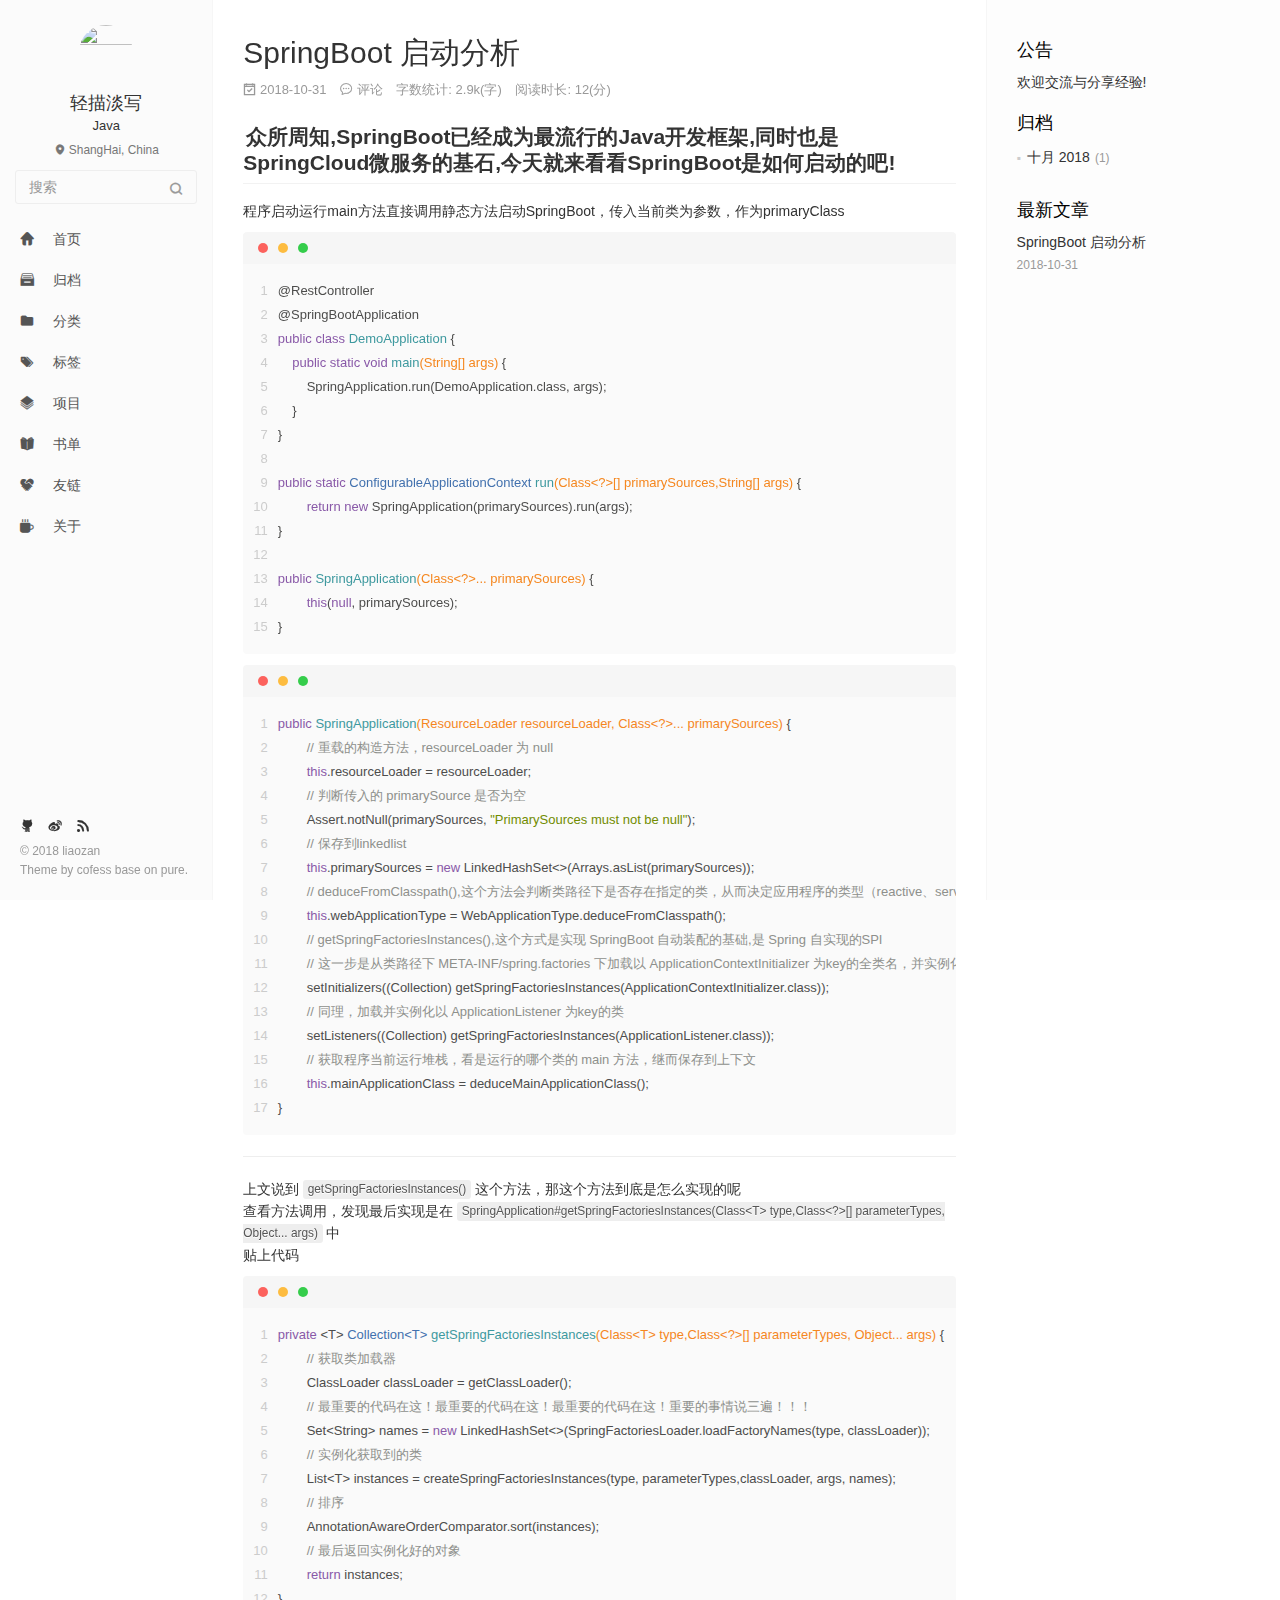
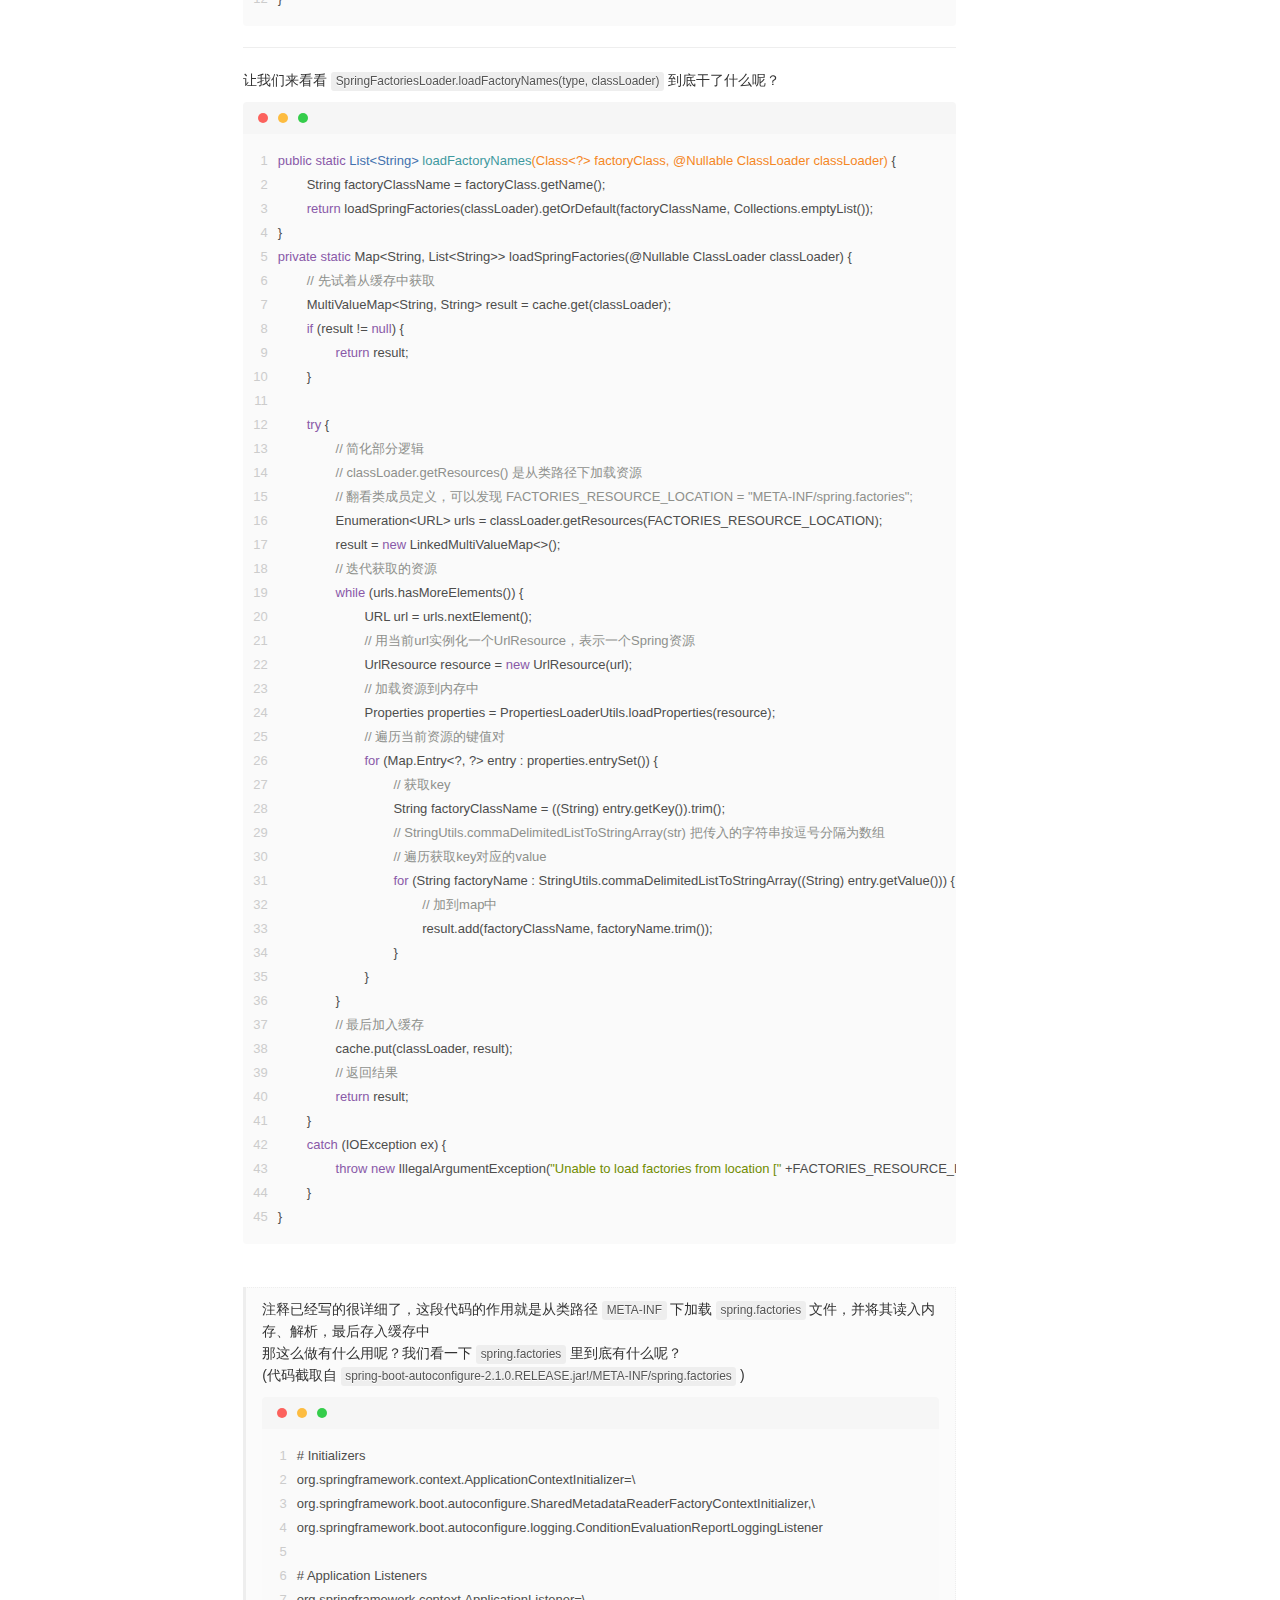
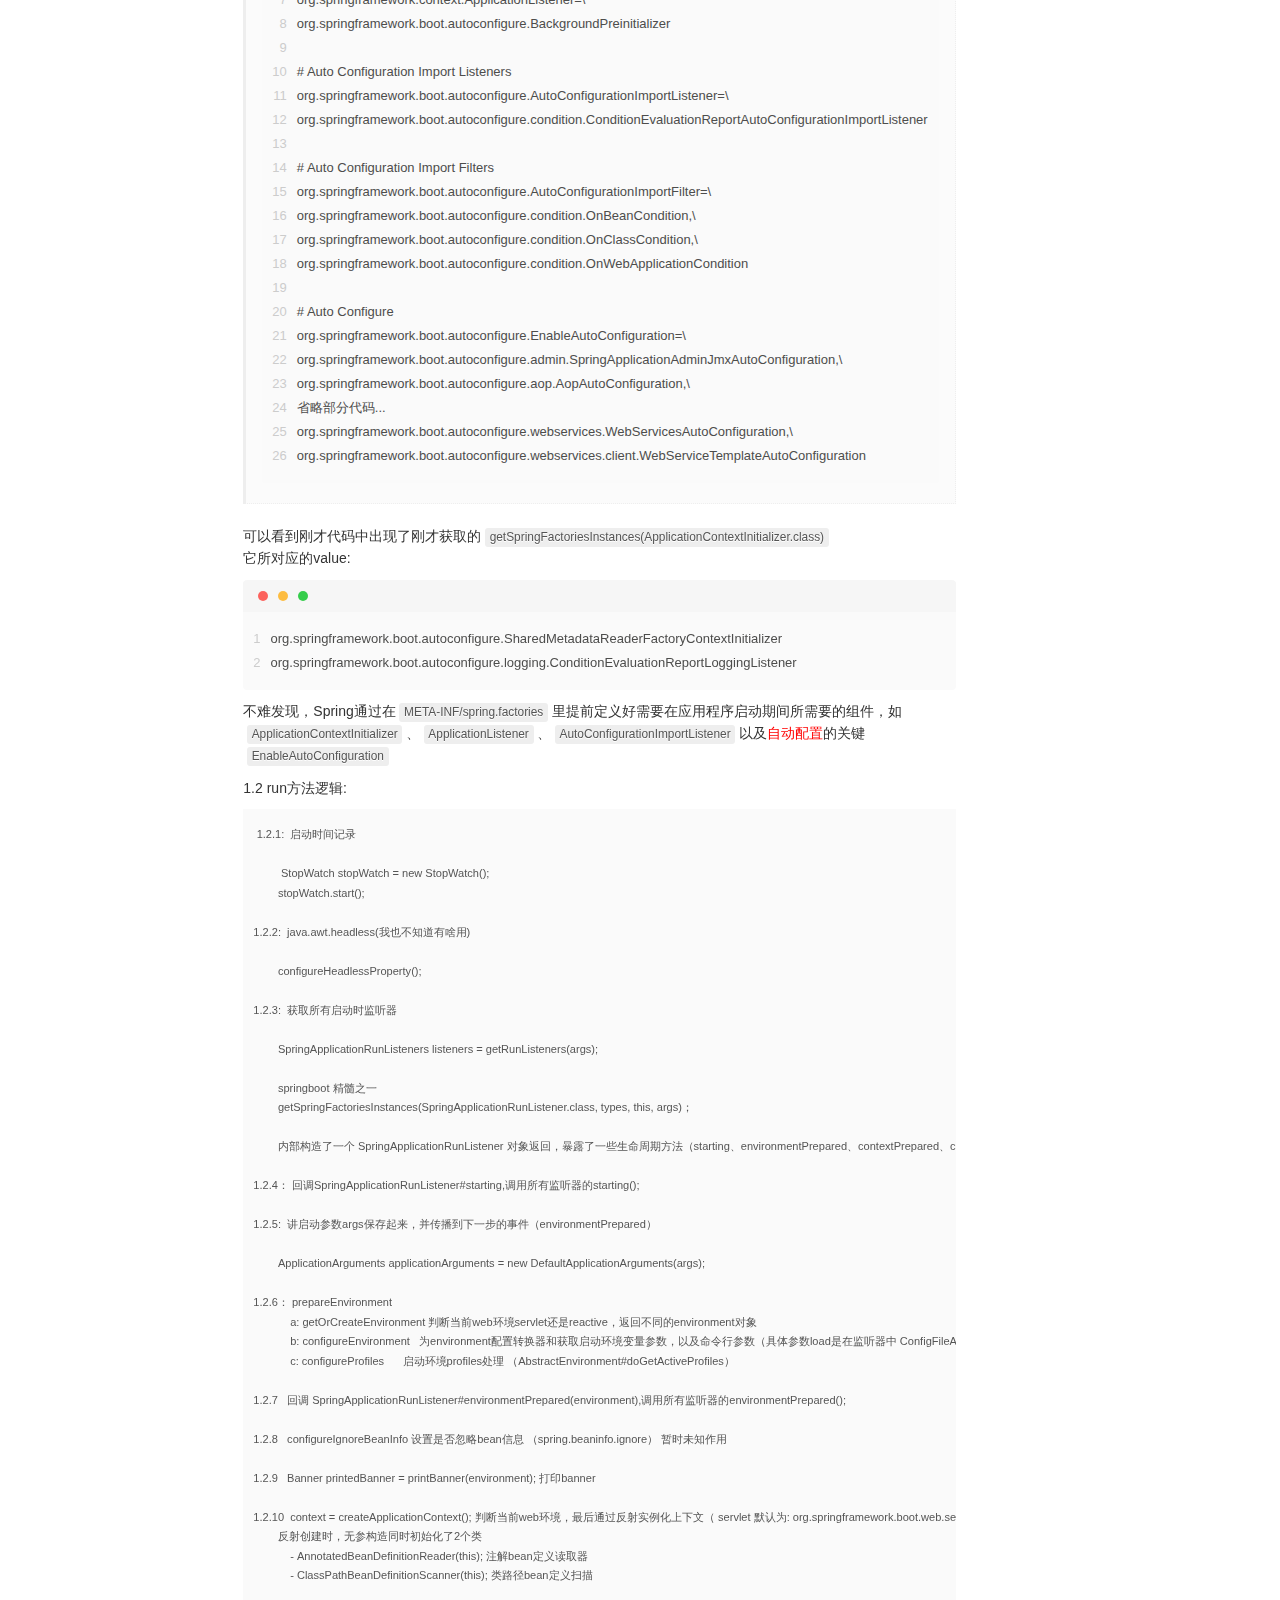
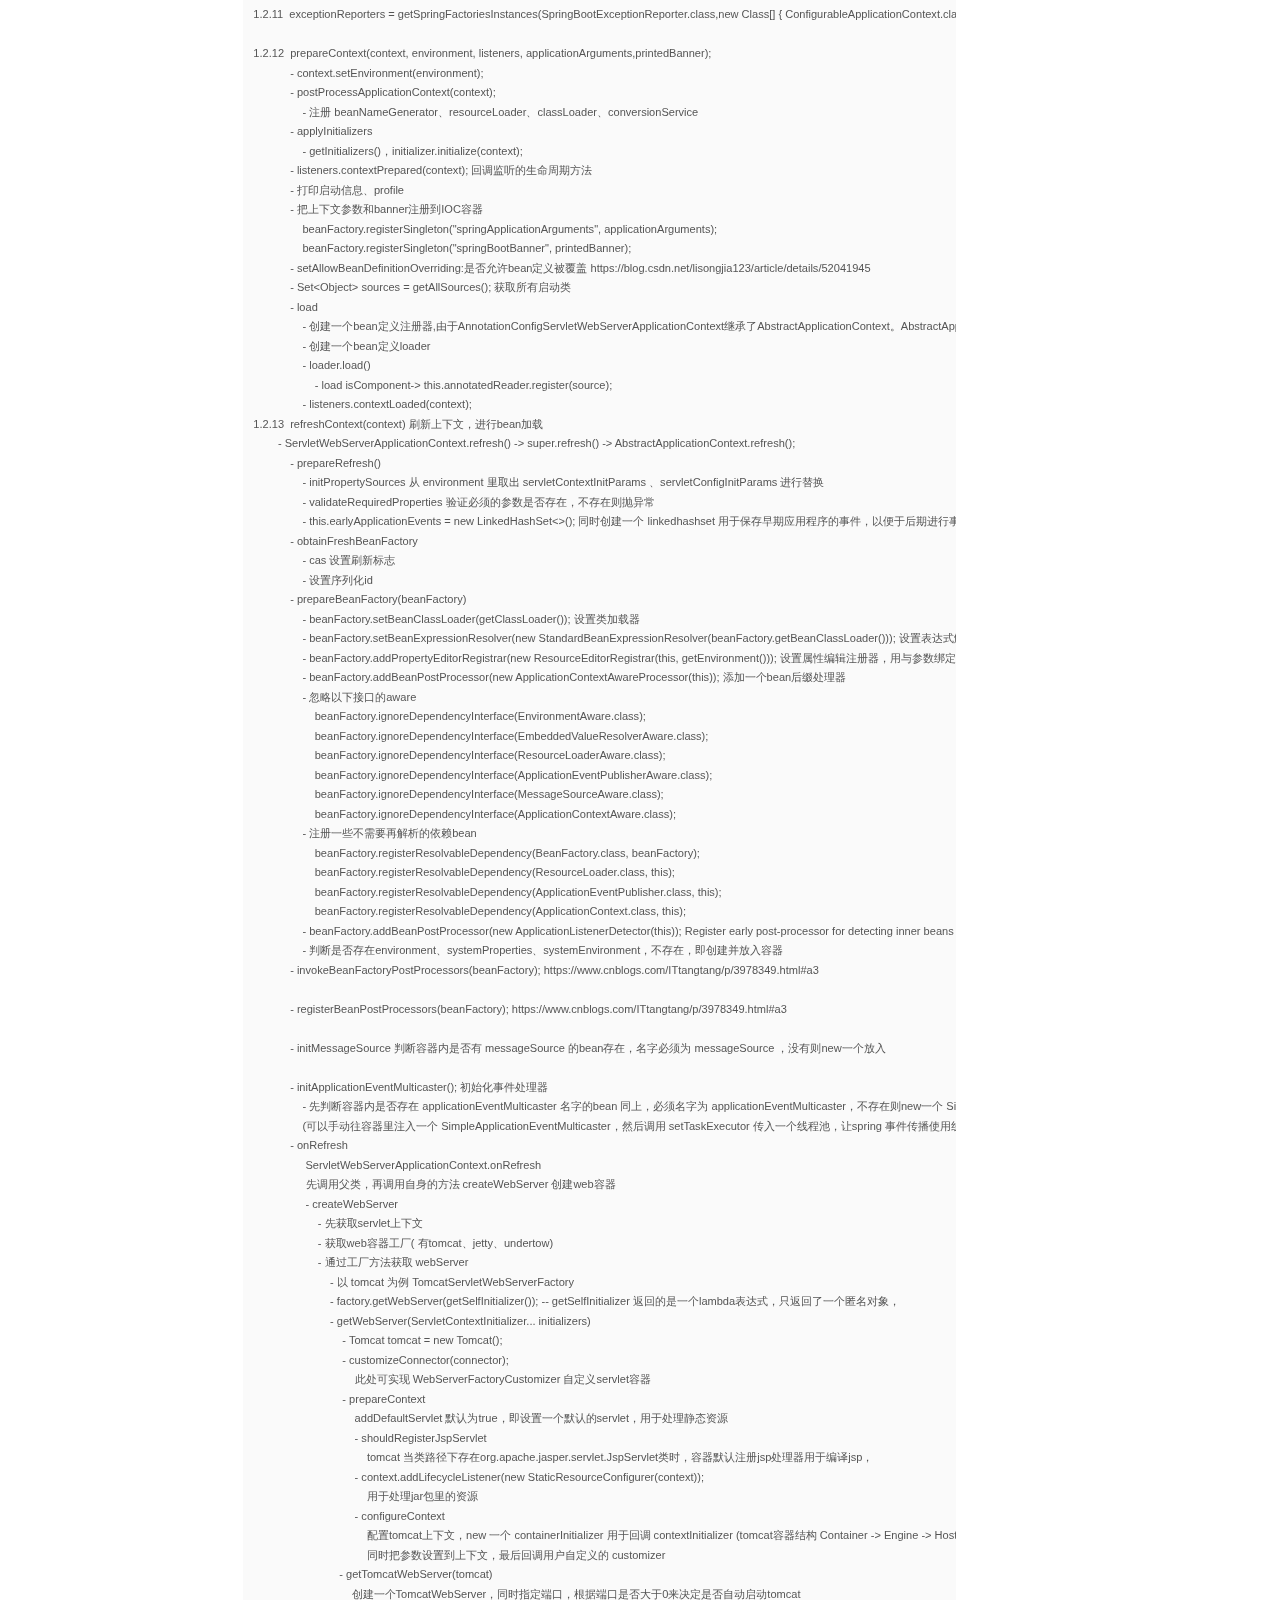
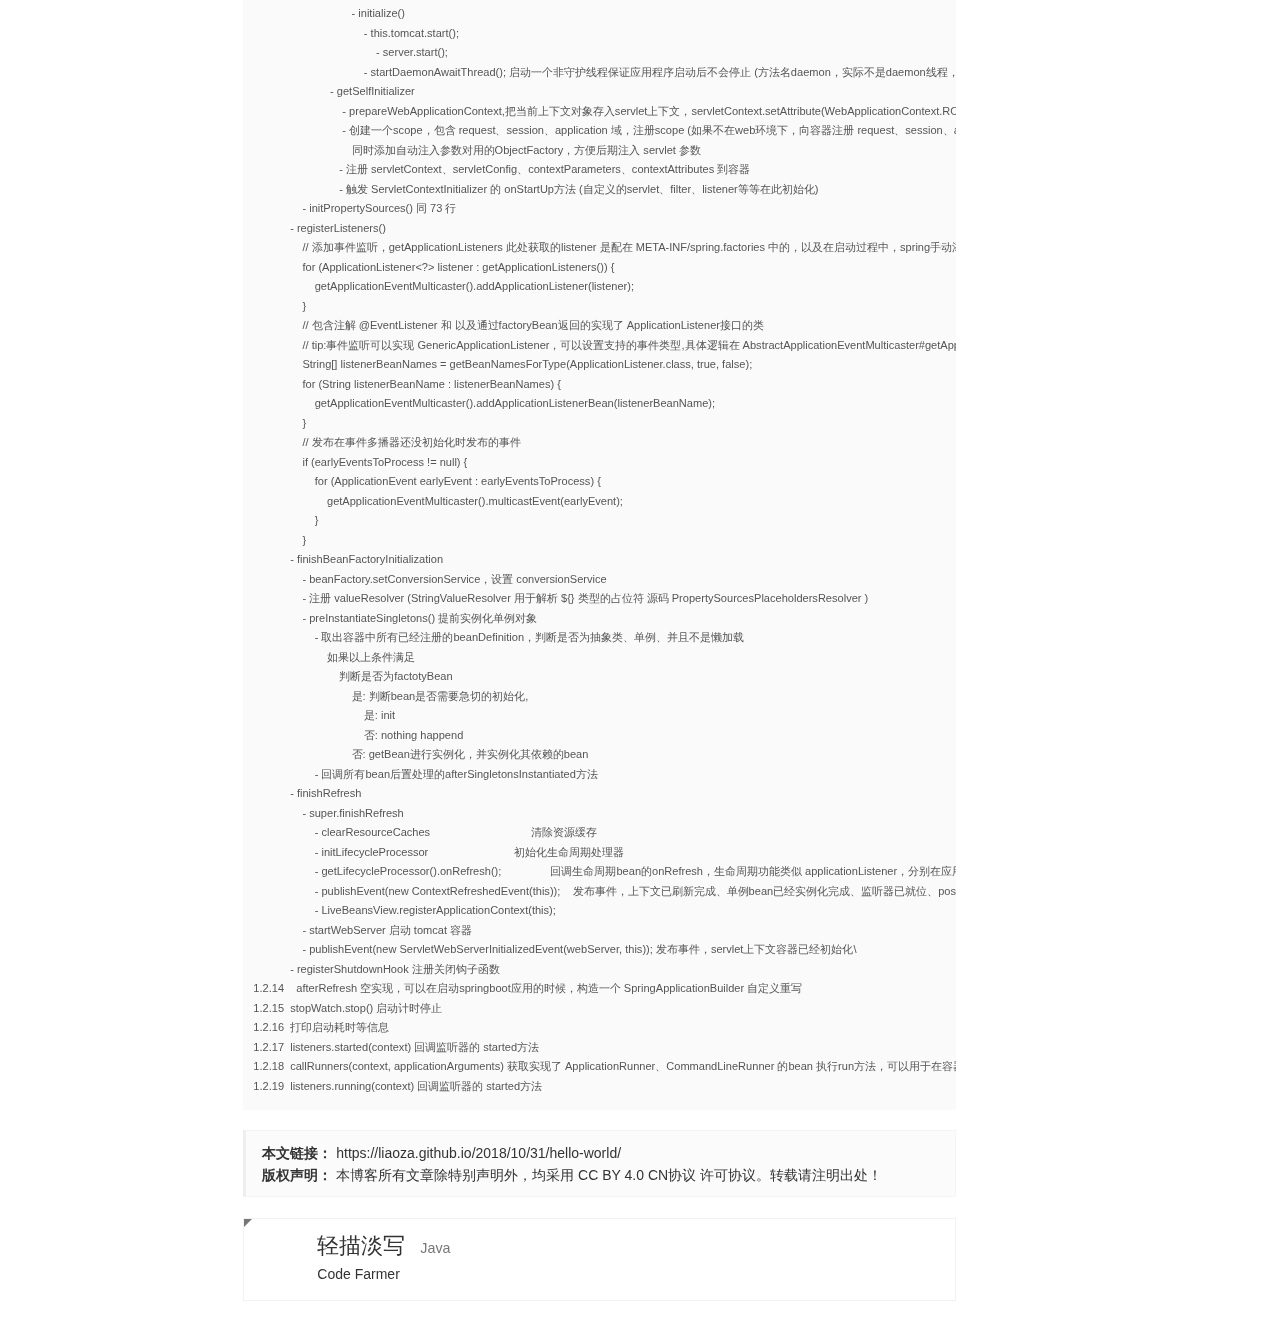
==== index.html @ 2d5c7673 "Site updated: 2018-11-12 00:26:32" ====
<!DOCTYPE html>
<html lang=zh>
<head><meta name="generator" content="Hexo 3.8.0">
  <meta charset="utf-8">
  
  <meta http-equiv="X-UA-Compatible" content="IE=edge,chrome=1">
  <meta name="viewport" content="width=device-width, initial-scale=1, maximum-scale=1, minimum-scale=1, user-scalable=no, minimal-ui">
  <meta name="renderer" content="webkit">
  <meta http-equiv="Cache-Control" content="no-transform">
  <meta http-equiv="Cache-Control" content="no-siteapp">
  <meta name="apple-mobile-web-app-capable" content="yes">
  <meta name="apple-mobile-web-app-status-bar-style" content="black">
  <meta name="format-detection" content="telephone=no,email=no,adress=no">
  <!-- Color theme for statusbar -->
  <meta name="theme-color" content="#000000">
  <!-- 强制页面在当前窗口以独立页面显示,防止别人在框架里调用页面 -->
  <meta http-equiv="window-target" content="_top">
  
  
  <title>Code</title>
  <meta property="og:type" content="website">
<meta property="og:title" content="Code">
<meta property="og:url" content="https://liaoza.github.io/index.html">
<meta property="og:site_name" content="Code">
<meta property="og:locale" content="zh-CN">
<meta name="twitter:card" content="summary">
<meta name="twitter:title" content="Code">
  <!-- Canonical links -->
  <link rel="canonical" href="https://liaoza.github.io/index.html">
  
    <link rel="alternate" href="/atom.xml" title="Code" type="application/atom+xml">
  
  
    <link rel="icon" href="/favicon.png" type="image/x-icon">
  
  <link rel="stylesheet" href="/css/style.css">
  
  
  
    <link href="//cdn.jsdelivr.net/npm/@fancyapps/fancybox@3.3.5/dist/jquery.fancybox.min.css" rel="stylesheet">
  
  
</head>


<body class="main-center" itemscope itemtype="http://schema.org/WebPage">
  <header class="header" itemscope="" itemtype="http://schema.org/WPHeader">
  <div class="slimContent">
    <div class="navbar-header">
      
      
      <div class="profile-block text-center">
        <a id="avatar" href="https://github.com/liaozan" target="_blank">
          <img class="img-circle img-rotate" src="https://q1.qlogo.cn/g?b=qq&amp;nk=378024053&amp;s=640" width="200" height="200">
        </a>
        <h2 id="name" class="hidden-xs hidden-sm">轻描淡写</h2>
        <h3 id="title" class="hidden-xs hidden-sm hidden-md">Java</h3>
        <small id="location" class="text-muted hidden-xs hidden-sm"><i class="icon icon-map-marker"></i> ShangHai, China</small>
      </div>
      
      <div class="search" id="search-form-wrap">

    <form class="search-form sidebar-form">
        <div class="input-group">
            <input type="text" class="search-form-input form-control" placeholder="搜索">
            <span class="input-group-btn">
                <button type="submit" class="search-form-submit btn btn-flat" onclick="return false;"><i class="icon icon-search"></i></button>
            </span>
        </div>
    </form>
    <div class="ins-search">
  <div class="ins-search-mask"></div>
  <div class="ins-search-container">
    <div class="ins-input-wrapper">
      <input type="text" class="ins-search-input" placeholder="想要查找什么..." x-webkit-speech="">
      <button type="button" class="close ins-close ins-selectable" data-dismiss="modal" aria-label="Close"><span aria-hidden="true">×</span></button>
    </div>
    <div class="ins-section-wrapper">
      <div class="ins-section-container"></div>
    </div>
  </div>
</div>


</div>
      <button class="navbar-toggle collapsed" type="button" data-toggle="collapse" data-target="#main-navbar" aria-controls="main-navbar" aria-expanded="false">
        <span class="sr-only">Toggle navigation</span>
        <span class="icon-bar"></span>
        <span class="icon-bar"></span>
        <span class="icon-bar"></span>
      </button>
    </div>
    <nav id="main-navbar" class="collapse navbar-collapse" itemscope="" itemtype="http://schema.org/SiteNavigationElement" role="navigation">
      <ul class="nav navbar-nav main-nav menu-highlight">
        
        
        <li class="menu-item menu-item-home">
          <a href="/.">
            
            <i class="icon icon-home-fill"></i>
            
            <span class="menu-title">首页</span>
          </a>
        </li>
        
        
        <li class="menu-item menu-item-archives">
          <a href="/archives">
            
            <i class="icon icon-archives-fill"></i>
            
            <span class="menu-title">归档</span>
          </a>
        </li>
        
        
        <li class="menu-item menu-item-categories">
          <a href="/categories">
            
            <i class="icon icon-folder"></i>
            
            <span class="menu-title">分类</span>
          </a>
        </li>
        
        
        <li class="menu-item menu-item-tags">
          <a href="/tags">
            
            <i class="icon icon-tags"></i>
            
            <span class="menu-title">标签</span>
          </a>
        </li>
        
        
        <li class="menu-item menu-item-repository">
          <a href="/repository">
            
            <i class="icon icon-project"></i>
            
            <span class="menu-title">项目</span>
          </a>
        </li>
        
        
        <li class="menu-item menu-item-books">
          <a href="/books">
            
            <i class="icon icon-book-fill"></i>
            
            <span class="menu-title">书单</span>
          </a>
        </li>
        
        
        <li class="menu-item menu-item-links">
          <a href="/links">
            
            <i class="icon icon-friendship"></i>
            
            <span class="menu-title">友链</span>
          </a>
        </li>
        
        
        <li class="menu-item menu-item-about">
          <a href="/about">
            
            <i class="icon icon-cup-fill"></i>
            
            <span class="menu-title">关于</span>
          </a>
        </li>
        
      </ul>
      
	
    <ul class="social-links">
    	
        <li><a href="https://github.com/liaozan" target="_blank" title="Github" data-toggle="tooltip" data-placement="top"><i class="icon icon-github"></i></a></li>
        
        <li><a href="http://weibo.com/cofess" target="_blank" title="Weibo" data-toggle="tooltip" data-placement="top"><i class="icon icon-weibo"></i></a></li>
        
        <li><a href="/atom.xml" target="_blank" title="Rss" data-toggle="tooltip" data-placement="top"><i class="icon icon-rss"></i></a></li>
        
    </ul>

    </nav>
  </div>
</header>

  
    <aside class="sidebar" itemscope="" itemtype="http://schema.org/WPSideBar">
  <div class="slimContent">
    
      <div class="widget">
    <h3 class="widget-title">公告</h3>
    <div class="widget-body">
        <div id="board">
            <div class="content">
                <p>欢迎交流与分享经验!</p>
            </div>
        </div>
    </div>
</div>

    
      

    
      

    
      
    
      
  <div class="widget">
    <h3 class="widget-title">归档</h3>
    <div class="widget-body">
      <ul class="archive-list"><li class="archive-list-item"><a class="archive-list-link" href="/archives/2018/10/">十月 2018</a><span class="archive-list-count">1</span></li></ul>
    </div>
  </div>


    
      
  <div class="widget">
    <h3 class="widget-title">最新文章</h3>
    <div class="widget-body">
      <ul class="recent-post-list list-unstyled no-thumbnail">
        
          <li>
            
            <div class="item-inner">
              <p class="item-category">
                
              </p>
              <p class="item-title">
                <a href="/2018/10/31/hello-world/" class="title">SpringBoot 启动分析</a>
              </p>
              <p class="item-date">
                <time datetime="2018-10-31T09:10:07.573Z" itemprop="datePublished">2018-10-31</time>
              </p>
            </div>
          </li>
          
      </ul>
    </div>
  </div>
  

    
  </div>
</aside>

  
  <main class="main" role="main">
  
  
    <div class="content">
  <article id="post-hello-world" class="article article-type-post" itemscope="" itemtype="http://schema.org/BlogPosting">
    
    <div class="article-header">
      
        
  
    <h1 itemprop="name">
      <a class="article-title" href="/2018/10/31/hello-world/">SpringBoot 启动分析</a>
    </h1>
  

      
      <div class="article-meta">
        <span class="article-date">
    <i class="icon icon-calendar-check"></i>
	<a href="/2018/10/31/hello-world/" class="article-date">
	  <time datetime="2018-10-31T09:10:07.573Z" itemprop="datePublished">2018-10-31</time>
	</a>
</span>
        
        

        

        <span class="post-comment"><i class="icon icon-comment"></i> <a href="/2018/10/31/hello-world/#comments" class="article-comment-link">评论</a></span>
        
	
		<span class="post-wordcount hidden-xs" itemprop="wordCount">字数统计: 2.9k(字)</span>
	
	
		<span class="post-readcount hidden-xs" itemprop="timeRequired">阅读时长: 12(分)</span>
	

      </div>
    </div>
    <div class="article-entry marked-body" itemprop="articleBody">
      
        <h2 id="众所周知-SpringBoot已经成为最流行的Java开发框架-同时也是SpringCloud微服务的基石-今天就来看看SpringBoot是如何启动的吧"><a href="#众所周知-SpringBoot已经成为最流行的Java开发框架-同时也是SpringCloud微服务的基石-今天就来看看SpringBoot是如何启动的吧" class="headerlink" title="众所周知,SpringBoot已经成为最流行的Java开发框架,同时也是SpringCloud微服务的基石,今天就来看看SpringBoot是如何启动的吧!"></a>众所周知,SpringBoot已经成为最流行的Java开发框架,同时也是SpringCloud微服务的基石,今天就来看看SpringBoot是如何启动的吧!</h2><p>程序启动运行main方法直接调用静态方法启动SpringBoot，传入当前类为参数，作为primaryClass<br><figure class="highlight java"><table><tr><td class="gutter"><pre><span class="line">1</span><br><span class="line">2</span><br><span class="line">3</span><br><span class="line">4</span><br><span class="line">5</span><br><span class="line">6</span><br><span class="line">7</span><br><span class="line">8</span><br><span class="line">9</span><br><span class="line">10</span><br><span class="line">11</span><br><span class="line">12</span><br><span class="line">13</span><br><span class="line">14</span><br><span class="line">15</span><br></pre></td><td class="code"><pre><span class="line"><span class="meta">@RestController</span></span><br><span class="line"><span class="meta">@SpringBootApplication</span></span><br><span class="line"><span class="keyword">public</span> <span class="class"><span class="keyword">class</span> <span class="title">DemoApplication</span> </span>&#123;</span><br><span class="line">    <span class="function"><span class="keyword">public</span> <span class="keyword">static</span> <span class="keyword">void</span> <span class="title">main</span><span class="params">(String[] args)</span> </span>&#123;</span><br><span class="line">        SpringApplication.run(DemoApplication.class, args);</span><br><span class="line">    &#125;</span><br><span class="line">&#125;</span><br><span class="line"></span><br><span class="line"><span class="function"><span class="keyword">public</span> <span class="keyword">static</span> ConfigurableApplicationContext <span class="title">run</span><span class="params">(Class&lt;?&gt;[] primarySources,String[] args)</span> </span>&#123;</span><br><span class="line">	<span class="keyword">return</span> <span class="keyword">new</span> SpringApplication(primarySources).run(args);</span><br><span class="line">&#125;</span><br><span class="line"></span><br><span class="line"><span class="function"><span class="keyword">public</span> <span class="title">SpringApplication</span><span class="params">(Class&lt;?&gt;... primarySources)</span> </span>&#123;</span><br><span class="line">	<span class="keyword">this</span>(<span class="keyword">null</span>, primarySources);</span><br><span class="line">&#125;</span><br></pre></td></tr></table></figure></p>
<figure class="highlight java"><table><tr><td class="gutter"><pre><span class="line">1</span><br><span class="line">2</span><br><span class="line">3</span><br><span class="line">4</span><br><span class="line">5</span><br><span class="line">6</span><br><span class="line">7</span><br><span class="line">8</span><br><span class="line">9</span><br><span class="line">10</span><br><span class="line">11</span><br><span class="line">12</span><br><span class="line">13</span><br><span class="line">14</span><br><span class="line">15</span><br><span class="line">16</span><br><span class="line">17</span><br></pre></td><td class="code"><pre><span class="line"><span class="function"><span class="keyword">public</span> <span class="title">SpringApplication</span><span class="params">(ResourceLoader resourceLoader, Class&lt;?&gt;... primarySources)</span> </span>&#123;</span><br><span class="line">	<span class="comment">// 重载的构造方法，resourceLoader 为 null</span></span><br><span class="line">	<span class="keyword">this</span>.resourceLoader = resourceLoader;</span><br><span class="line">	<span class="comment">// 判断传入的 primarySource 是否为空</span></span><br><span class="line">	Assert.notNull(primarySources, <span class="string">"PrimarySources must not be null"</span>);</span><br><span class="line">	<span class="comment">// 保存到linkedlist</span></span><br><span class="line">	<span class="keyword">this</span>.primarySources = <span class="keyword">new</span> LinkedHashSet&lt;&gt;(Arrays.asList(primarySources));</span><br><span class="line">	<span class="comment">// deduceFromClasspath(),这个方法会判断类路径下是否存在指定的类，从而决定应用程序的类型（reactive、servlet、none）</span></span><br><span class="line">	<span class="keyword">this</span>.webApplicationType = WebApplicationType.deduceFromClasspath();</span><br><span class="line">	<span class="comment">// getSpringFactoriesInstances(),这个方式是实现 SpringBoot 自动装配的基础,是 Spring 自实现的SPI</span></span><br><span class="line">	<span class="comment">// 这一步是从类路径下 META-INF/spring.factories 下加载以 ApplicationContextInitializer 为key的全类名，并实例化</span></span><br><span class="line">	setInitializers((Collection) getSpringFactoriesInstances(ApplicationContextInitializer.class));</span><br><span class="line">	<span class="comment">// 同理，加载并实例化以 ApplicationListener 为key的类</span></span><br><span class="line">	setListeners((Collection) getSpringFactoriesInstances(ApplicationListener.class));</span><br><span class="line">	<span class="comment">// 获取程序当前运行堆栈，看是运行的哪个类的 main 方法，继而保存到上下文</span></span><br><span class="line">	<span class="keyword">this</span>.mainApplicationClass = deduceMainApplicationClass();</span><br><span class="line">&#125;</span><br></pre></td></tr></table></figure>
<hr>
<p>上文说到<code>getSpringFactoriesInstances()</code>这个方法，那这个方法到底是怎么实现的呢<br>查看方法调用，发现最后实现是在<code>SpringApplication#getSpringFactoriesInstances(Class&lt;T&gt; type,Class&lt;?&gt;[] parameterTypes, Object... args)</code>中<br>贴上代码<br><figure class="highlight java"><table><tr><td class="gutter"><pre><span class="line">1</span><br><span class="line">2</span><br><span class="line">3</span><br><span class="line">4</span><br><span class="line">5</span><br><span class="line">6</span><br><span class="line">7</span><br><span class="line">8</span><br><span class="line">9</span><br><span class="line">10</span><br><span class="line">11</span><br><span class="line">12</span><br></pre></td><td class="code"><pre><span class="line"><span class="keyword">private</span> &lt;T&gt; <span class="function">Collection&lt;T&gt; <span class="title">getSpringFactoriesInstances</span><span class="params">(Class&lt;T&gt; type,Class&lt;?&gt;[] parameterTypes, Object... args)</span> </span>&#123;</span><br><span class="line">	<span class="comment">// 获取类加载器</span></span><br><span class="line">	ClassLoader classLoader = getClassLoader();</span><br><span class="line">	<span class="comment">// 最重要的代码在这！最重要的代码在这！最重要的代码在这！重要的事情说三遍！！！</span></span><br><span class="line">	Set&lt;String&gt; names = <span class="keyword">new</span> LinkedHashSet&lt;&gt;(SpringFactoriesLoader.loadFactoryNames(type, classLoader));</span><br><span class="line">	<span class="comment">// 实例化获取到的类</span></span><br><span class="line">	List&lt;T&gt; instances = createSpringFactoriesInstances(type, parameterTypes,classLoader, args, names);</span><br><span class="line">	<span class="comment">// 排序</span></span><br><span class="line">	AnnotationAwareOrderComparator.sort(instances);</span><br><span class="line">	<span class="comment">// 最后返回实例化好的对象</span></span><br><span class="line">	<span class="keyword">return</span> instances;</span><br><span class="line">&#125;</span><br></pre></td></tr></table></figure></p>
<hr>
<p>让我们来看看<code>SpringFactoriesLoader.loadFactoryNames(type, classLoader)</code>到底干了什么呢？<br><figure class="highlight java"><table><tr><td class="gutter"><pre><span class="line">1</span><br><span class="line">2</span><br><span class="line">3</span><br><span class="line">4</span><br><span class="line">5</span><br><span class="line">6</span><br><span class="line">7</span><br><span class="line">8</span><br><span class="line">9</span><br><span class="line">10</span><br><span class="line">11</span><br><span class="line">12</span><br><span class="line">13</span><br><span class="line">14</span><br><span class="line">15</span><br><span class="line">16</span><br><span class="line">17</span><br><span class="line">18</span><br><span class="line">19</span><br><span class="line">20</span><br><span class="line">21</span><br><span class="line">22</span><br><span class="line">23</span><br><span class="line">24</span><br><span class="line">25</span><br><span class="line">26</span><br><span class="line">27</span><br><span class="line">28</span><br><span class="line">29</span><br><span class="line">30</span><br><span class="line">31</span><br><span class="line">32</span><br><span class="line">33</span><br><span class="line">34</span><br><span class="line">35</span><br><span class="line">36</span><br><span class="line">37</span><br><span class="line">38</span><br><span class="line">39</span><br><span class="line">40</span><br><span class="line">41</span><br><span class="line">42</span><br><span class="line">43</span><br><span class="line">44</span><br><span class="line">45</span><br></pre></td><td class="code"><pre><span class="line"><span class="function"><span class="keyword">public</span> <span class="keyword">static</span> List&lt;String&gt; <span class="title">loadFactoryNames</span><span class="params">(Class&lt;?&gt; factoryClass, @Nullable ClassLoader classLoader)</span> </span>&#123;</span><br><span class="line">	String factoryClassName = factoryClass.getName();</span><br><span class="line">	<span class="keyword">return</span> loadSpringFactories(classLoader).getOrDefault(factoryClassName, Collections.emptyList());</span><br><span class="line">&#125;</span><br><span class="line"><span class="keyword">private</span> <span class="keyword">static</span> Map&lt;String, List&lt;String&gt;&gt; loadSpringFactories(<span class="meta">@Nullable</span> ClassLoader classLoader) &#123;</span><br><span class="line">	<span class="comment">// 先试着从缓存中获取</span></span><br><span class="line">	MultiValueMap&lt;String, String&gt; result = cache.get(classLoader);</span><br><span class="line">	<span class="keyword">if</span> (result != <span class="keyword">null</span>) &#123;</span><br><span class="line">		<span class="keyword">return</span> result;</span><br><span class="line">	&#125;</span><br><span class="line"></span><br><span class="line">	<span class="keyword">try</span> &#123;</span><br><span class="line">		<span class="comment">// 简化部分逻辑</span></span><br><span class="line">		<span class="comment">// classLoader.getResources() 是从类路径下加载资源</span></span><br><span class="line">		<span class="comment">// 翻看类成员定义，可以发现 FACTORIES_RESOURCE_LOCATION = "META-INF/spring.factories";</span></span><br><span class="line">		Enumeration&lt;URL&gt; urls = classLoader.getResources(FACTORIES_RESOURCE_LOCATION);</span><br><span class="line">		result = <span class="keyword">new</span> LinkedMultiValueMap&lt;&gt;();</span><br><span class="line">		<span class="comment">// 迭代获取的资源</span></span><br><span class="line">		<span class="keyword">while</span> (urls.hasMoreElements()) &#123;</span><br><span class="line">			URL url = urls.nextElement();</span><br><span class="line">			<span class="comment">// 用当前url实例化一个UrlResource，表示一个Spring资源</span></span><br><span class="line">			UrlResource resource = <span class="keyword">new</span> UrlResource(url);</span><br><span class="line">			<span class="comment">// 加载资源到内存中</span></span><br><span class="line">			Properties properties = PropertiesLoaderUtils.loadProperties(resource);</span><br><span class="line">			<span class="comment">// 遍历当前资源的键值对</span></span><br><span class="line">			<span class="keyword">for</span> (Map.Entry&lt;?, ?&gt; entry : properties.entrySet()) &#123;</span><br><span class="line">				<span class="comment">// 获取key</span></span><br><span class="line">				String factoryClassName = ((String) entry.getKey()).trim();</span><br><span class="line">				<span class="comment">// StringUtils.commaDelimitedListToStringArray(str) 把传入的字符串按逗号分隔为数组</span></span><br><span class="line">				<span class="comment">// 遍历获取key对应的value</span></span><br><span class="line">				<span class="keyword">for</span> (String factoryName : StringUtils.commaDelimitedListToStringArray((String) entry.getValue())) &#123;</span><br><span class="line">					<span class="comment">// 加到map中</span></span><br><span class="line">					result.add(factoryClassName, factoryName.trim());</span><br><span class="line">				&#125;</span><br><span class="line">			&#125;</span><br><span class="line">		&#125;</span><br><span class="line">		<span class="comment">// 最后加入缓存</span></span><br><span class="line">		cache.put(classLoader, result);</span><br><span class="line">		<span class="comment">// 返回结果</span></span><br><span class="line">		<span class="keyword">return</span> result;</span><br><span class="line">	&#125;</span><br><span class="line">	<span class="keyword">catch</span> (IOException ex) &#123;</span><br><span class="line">		<span class="keyword">throw</span> <span class="keyword">new</span> IllegalArgumentException(<span class="string">"Unable to load factories from location ["</span> +FACTORIES_RESOURCE_LOCATION + <span class="string">"]"</span>, ex);</span><br><span class="line">	&#125;</span><br><span class="line">&#125;</span><br></pre></td></tr></table></figure></p>
<p><br></p>
<blockquote>
<p>注释已经写的很详细了，这段代码的作用就是从类路径<code>META-INF</code>下加载<code>spring.factories</code>文件，并将其读入内存、解析，最后存入缓存中<br>那这么做有什么用呢？我们看一下<code>spring.factories</code>里到底有什么呢？<br>(代码截取自<code>spring-boot-autoconfigure-2.1.0.RELEASE.jar!/META-INF/spring.factories</code>)<br><figure class="highlight plain"><table><tr><td class="gutter"><pre><span class="line">1</span><br><span class="line">2</span><br><span class="line">3</span><br><span class="line">4</span><br><span class="line">5</span><br><span class="line">6</span><br><span class="line">7</span><br><span class="line">8</span><br><span class="line">9</span><br><span class="line">10</span><br><span class="line">11</span><br><span class="line">12</span><br><span class="line">13</span><br><span class="line">14</span><br><span class="line">15</span><br><span class="line">16</span><br><span class="line">17</span><br><span class="line">18</span><br><span class="line">19</span><br><span class="line">20</span><br><span class="line">21</span><br><span class="line">22</span><br><span class="line">23</span><br><span class="line">24</span><br><span class="line">25</span><br><span class="line">26</span><br></pre></td><td class="code"><pre><span class="line"># Initializers</span><br><span class="line">org.springframework.context.ApplicationContextInitializer=\</span><br><span class="line">org.springframework.boot.autoconfigure.SharedMetadataReaderFactoryContextInitializer,\</span><br><span class="line">org.springframework.boot.autoconfigure.logging.ConditionEvaluationReportLoggingListener</span><br><span class="line"></span><br><span class="line"># Application Listeners</span><br><span class="line">org.springframework.context.ApplicationListener=\</span><br><span class="line">org.springframework.boot.autoconfigure.BackgroundPreinitializer</span><br><span class="line"></span><br><span class="line"># Auto Configuration Import Listeners</span><br><span class="line">org.springframework.boot.autoconfigure.AutoConfigurationImportListener=\</span><br><span class="line">org.springframework.boot.autoconfigure.condition.ConditionEvaluationReportAutoConfigurationImportListener</span><br><span class="line"></span><br><span class="line"># Auto Configuration Import Filters</span><br><span class="line">org.springframework.boot.autoconfigure.AutoConfigurationImportFilter=\</span><br><span class="line">org.springframework.boot.autoconfigure.condition.OnBeanCondition,\</span><br><span class="line">org.springframework.boot.autoconfigure.condition.OnClassCondition,\</span><br><span class="line">org.springframework.boot.autoconfigure.condition.OnWebApplicationCondition</span><br><span class="line"></span><br><span class="line"># Auto Configure</span><br><span class="line">org.springframework.boot.autoconfigure.EnableAutoConfiguration=\</span><br><span class="line">org.springframework.boot.autoconfigure.admin.SpringApplicationAdminJmxAutoConfiguration,\</span><br><span class="line">org.springframework.boot.autoconfigure.aop.AopAutoConfiguration,\</span><br><span class="line">省略部分代码...</span><br><span class="line">org.springframework.boot.autoconfigure.webservices.WebServicesAutoConfiguration,\</span><br><span class="line">org.springframework.boot.autoconfigure.webservices.client.WebServiceTemplateAutoConfiguration</span><br></pre></td></tr></table></figure></p>
</blockquote>
<p>可以看到刚才代码中出现了刚才获取的<code>getSpringFactoriesInstances(ApplicationContextInitializer.class)</code><br>它所对应的value:<br><figure class="highlight java"><table><tr><td class="gutter"><pre><span class="line">1</span><br><span class="line">2</span><br></pre></td><td class="code"><pre><span class="line">org.springframework.boot.autoconfigure.SharedMetadataReaderFactoryContextInitializer</span><br><span class="line">org.springframework.boot.autoconfigure.logging.ConditionEvaluationReportLoggingListener</span><br></pre></td></tr></table></figure></p>
<p>不难发现，Spring通过在<code>META-INF/spring.factories</code>里提前定义好需要在应用程序启动期间所需要的组件，如<code>ApplicationContextInitializer</code>、<code>ApplicationListener</code>、<code>AutoConfigurationImportListener</code>以及<font color="red">自动配置</font>的关键<code>EnableAutoConfiguration</code></p>
<p>1.2 run方法逻辑:</p>
<pre><code>1.2.1:  启动时间记录

         StopWatch stopWatch = new StopWatch();
        stopWatch.start();

1.2.2:  java.awt.headless(我也不知道有啥用)

        configureHeadlessProperty();

1.2.3:  获取所有启动时监听器

        SpringApplicationRunListeners listeners = getRunListeners(args);

        springboot 精髓之一
        getSpringFactoriesInstances(SpringApplicationRunListener.class, types, this, args)；

        内部构造了一个 SpringApplicationRunListener 对象返回，暴露了一些生命周期方法（starting、environmentPrepared、contextPrepared、contextLoaded、started、running、failed）

1.2.4： 回调SpringApplicationRunListener#starting,调用所有监听器的starting();

1.2.5:  讲启动参数args保存起来，并传播到下一步的事件（environmentPrepared）

        ApplicationArguments applicationArguments = new DefaultApplicationArguments(args);

1.2.6： prepareEnvironment
            a: getOrCreateEnvironment 判断当前web环境servlet还是reactive，返回不同的environment对象
            b: configureEnvironment   为environment配置转换器和获取启动环境变量参数，以及命令行参数（具体参数load是在监听器中 ConfigFileApplicationListener）
            c: configureProfiles      启动环境profiles处理 （AbstractEnvironment#doGetActiveProfiles）

1.2.7   回调 SpringApplicationRunListener#environmentPrepared(environment),调用所有监听器的environmentPrepared();

1.2.8   configureIgnoreBeanInfo 设置是否忽略bean信息 （spring.beaninfo.ignore） 暂时未知作用

1.2.9   Banner printedBanner = printBanner(environment); 打印banner

1.2.10  context = createApplicationContext(); 判断当前web环境，最后通过反射实例化上下文（ servlet 默认为: org.springframework.boot.web.servlet.context.AnnotationConfigServletWebServerApplicationContext）
        反射创建时，无参构造同时初始化了2个类
            - AnnotatedBeanDefinitionReader(this); 注解bean定义读取器
            - ClassPathBeanDefinitionScanner(this); 类路径bean定义扫描

1.2.11  exceptionReporters = getSpringFactoriesInstances(SpringBootExceptionReporter.class,new Class[] { ConfigurableApplicationContext.class }, context); 获取异常报告，以便在出异常时报告异常信息

1.2.12  prepareContext(context, environment, listeners, applicationArguments,printedBanner);
            - context.setEnvironment(environment);
            - postProcessApplicationContext(context);
                - 注册 beanNameGenerator、resourceLoader、classLoader、conversionService
            - applyInitializers
                - getInitializers()，initializer.initialize(context);
            - listeners.contextPrepared(context); 回调监听的生命周期方法
            - 打印启动信息、profile
            - 把上下文参数和banner注册到IOC容器
                beanFactory.registerSingleton(&quot;springApplicationArguments&quot;, applicationArguments);
                beanFactory.registerSingleton(&quot;springBootBanner&quot;, printedBanner);
            - setAllowBeanDefinitionOverriding:是否允许bean定义被覆盖 https://blog.csdn.net/lisongjia123/article/details/52041945
            - Set&lt;Object&gt; sources = getAllSources(); 获取所有启动类
            - load
                - 创建一个bean定义注册器,由于AnnotationConfigServletWebServerApplicationContext继承了AbstractApplicationContext。AbstractApplicationContext implements BeanDefinitionRegistry。
                - 创建一个bean定义loader
                - loader.load()
                    - load isComponent-&gt; this.annotatedReader.register(source);
                - listeners.contextLoaded(context);
1.2.13  refreshContext(context) 刷新上下文，进行bean加载
        - ServletWebServerApplicationContext.refresh() -&gt; super.refresh() -&gt; AbstractApplicationContext.refresh();
            - prepareRefresh()
                - initPropertySources 从 environment 里取出 servletContextInitParams 、servletConfigInitParams 进行替换
                - validateRequiredProperties 验证必须的参数是否存在，不存在则抛异常
                - this.earlyApplicationEvents = new LinkedHashSet&lt;&gt;(); 同时创建一个 linkedhashset 用于保存早期应用程序的事件，以便于后期进行事件补派发
            - obtainFreshBeanFactory
                - cas 设置刷新标志
                - 设置序列化id
            - prepareBeanFactory(beanFactory)
                - beanFactory.setBeanClassLoader(getClassLoader()); 设置类加载器
                - beanFactory.setBeanExpressionResolver(new StandardBeanExpressionResolver(beanFactory.getBeanClassLoader())); 设置表达式解析器
                - beanFactory.addPropertyEditorRegistrar(new ResourceEditorRegistrar(this, getEnvironment())); 设置属性编辑注册器，用与参数绑定
                - beanFactory.addBeanPostProcessor(new ApplicationContextAwareProcessor(this)); 添加一个bean后缀处理器
                - 忽略以下接口的aware
                    beanFactory.ignoreDependencyInterface(EnvironmentAware.class);
                    beanFactory.ignoreDependencyInterface(EmbeddedValueResolverAware.class);
                    beanFactory.ignoreDependencyInterface(ResourceLoaderAware.class);
                    beanFactory.ignoreDependencyInterface(ApplicationEventPublisherAware.class);
                    beanFactory.ignoreDependencyInterface(MessageSourceAware.class);
                    beanFactory.ignoreDependencyInterface(ApplicationContextAware.class);
                - 注册一些不需要再解析的依赖bean
                    beanFactory.registerResolvableDependency(BeanFactory.class, beanFactory);
                    beanFactory.registerResolvableDependency(ResourceLoader.class, this);
                    beanFactory.registerResolvableDependency(ApplicationEventPublisher.class, this);
                    beanFactory.registerResolvableDependency(ApplicationContext.class, this);
                - beanFactory.addBeanPostProcessor(new ApplicationListenerDetector(this)); Register early post-processor for detecting inner beans as ApplicationListeners.
                - 判断是否存在environment、systemProperties、systemEnvironment，不存在，即创建并放入容器
            - invokeBeanFactoryPostProcessors(beanFactory); https://www.cnblogs.com/ITtangtang/p/3978349.html#a3

            - registerBeanPostProcessors(beanFactory); https://www.cnblogs.com/ITtangtang/p/3978349.html#a3

            - initMessageSource 判断容器内是否有 messageSource 的bean存在，名字必须为 messageSource ，没有则new一个放入

            - initApplicationEventMulticaster(); 初始化事件处理器
                - 先判断容器内是否存在 applicationEventMulticaster 名字的bean 同上，必须名字为 applicationEventMulticaster，不存在则new一个 SimpleApplicationEventMulticaster 放入容器
                (可以手动往容器里注入一个 SimpleApplicationEventMulticaster，然后调用 setTaskExecutor 传入一个线程池，让spring 事件传播使用线程池，而不是占用请求线程)
            - onRefresh
                 ServletWebServerApplicationContext.onRefresh
                 先调用父类，再调用自身的方法 createWebServer 创建web容器
                 - createWebServer
                     - 先获取servlet上下文
                     - 获取web容器工厂( 有tomcat、jetty、undertow)
                     - 通过工厂方法获取 webServer
                         - 以 tomcat 为例 TomcatServletWebServerFactory 
                         - factory.getWebServer(getSelfInitializer()); -- getSelfInitializer 返回的是一个lambda表达式，只返回了一个匿名对象，
                         - getWebServer(ServletContextInitializer... initializers)
                             - Tomcat tomcat = new Tomcat();
                             - customizeConnector(connector);
                                 此处可实现 WebServerFactoryCustomizer 自定义servlet容器
                             - prepareContext
                                 addDefaultServlet 默认为true，即设置一个默认的servlet，用于处理静态资源
                                 - shouldRegisterJspServlet
                                     tomcat 当类路径下存在org.apache.jasper.servlet.JspServlet类时，容器默认注册jsp处理器用于编译jsp，
                                 - context.addLifecycleListener(new StaticResourceConfigurer(context));
                                     用于处理jar包里的资源
                                 - configureContext
                                     配置tomcat上下文，new 一个 containerInitializer 用于回调 contextInitializer (tomcat容器结构 Container -&gt; Engine -&gt; Host -&gt; Context &gt; Wrapper)
                                     同时把参数设置到上下文，最后回调用户自定义的 customizer
                            - getTomcatWebServer(tomcat)
                                创建一个TomcatWebServer，同时指定端口，根据端口是否大于0来决定是否自动启动tomcat
                                - initialize()
                                    - this.tomcat.start();
                                        - server.start();
                                    - startDaemonAwaitThread(); 启动一个非守护线程保证应用程序启动后不会停止 (方法名daemon，实际不是daemon线程，只是一个后台常驻的线程，监听shutdown事件，接收中断)
                         - getSelfInitializer
                             - prepareWebApplicationContext,把当前上下文对象存入servlet上下文，servletContext.setAttribute(WebApplicationContext.ROOT_WEB_APPLICATION_CONTEXT_ATTRIBUTE, this);
                             - 创建一个scope，包含 request、session、application 域，注册scope (如果不在web环境下，向容器注册 request、session、application 的scope的bean 则会报错)
                                同时添加自动注入参数对用的ObjectFactory，方便后期注入 servlet 参数
                            - 注册 servletContext、servletConfig、contextParameters、contextAttributes 到容器
                            - 触发 ServletContextInitializer 的 onStartUp方法 (自定义的servlet、filter、listener等等在此初始化)
                - initPropertySources() 同 73 行
            - registerListeners()
                // 添加事件监听，getApplicationListeners 此处获取的listener 是配在 META-INF/spring.factories 中的，以及在启动过程中，spring手动添加的 listener
                for (ApplicationListener&lt;?&gt; listener : getApplicationListeners()) {
                    getApplicationEventMulticaster().addApplicationListener(listener);
                }
                // 包含注解 @EventListener 和 以及通过factoryBean返回的实现了 ApplicationListener接口的类
                // tip:事件监听可以实现 GenericApplicationListener，可以设置支持的事件类型,具体逻辑在 AbstractApplicationEventMulticaster#getApplicationListeners retrieveApplicationListeners supportsEvent
                String[] listenerBeanNames = getBeanNamesForType(ApplicationListener.class, true, false);
                for (String listenerBeanName : listenerBeanNames) {
                    getApplicationEventMulticaster().addApplicationListenerBean(listenerBeanName);
                }
                // 发布在事件多播器还没初始化时发布的事件
                if (earlyEventsToProcess != null) {
                    for (ApplicationEvent earlyEvent : earlyEventsToProcess) {
                        getApplicationEventMulticaster().multicastEvent(earlyEvent);
                    }
                }
            - finishBeanFactoryInitialization
                - beanFactory.setConversionService，设置 conversionService
                - 注册 valueResolver (StringValueResolver 用于解析 ${} 类型的占位符 源码 PropertySourcesPlaceholdersResolver )
                - preInstantiateSingletons() 提前实例化单例对象
                    - 取出容器中所有已经注册的beanDefinition，判断是否为抽象类、单例、并且不是懒加载
                        如果以上条件满足
                            判断是否为factotyBean
                                是: 判断bean是否需要急切的初始化,
                                    是: init
                                    否: nothing happend
                                否: getBean进行实例化，并实例化其依赖的bean
                    - 回调所有bean后置处理的afterSingletonsInstantiated方法
            - finishRefresh
                - super.finishRefresh
                    - clearResourceCaches                                 清除资源缓存
                    - initLifecycleProcessor                            初始化生命周期处理器
                    - getLifecycleProcessor().onRefresh();                回调生命周期bean的onRefresh，生命周期功能类似 applicationListener，分别在应用程序启动，暂停，停止等阶段回调用户代码
                    - publishEvent(new ContextRefreshedEvent(this));    发布事件，上下文已刷新完成、单例bean已经实例化完成、监听器已就位、postProcessor也已经执行完了
                    - LiveBeansView.registerApplicationContext(this);
                - startWebServer 启动 tomcat 容器
                - publishEvent(new ServletWebServerInitializedEvent(webServer, this)); 发布事件，servlet上下文容器已经初始化\
            - registerShutdownHook 注册关闭钩子函数
1.2.14    afterRefresh 空实现，可以在启动springboot应用的时候，构造一个 SpringApplicationBuilder 自定义重写
1.2.15  stopWatch.stop() 启动计时停止
1.2.16  打印启动耗时等信息
1.2.17  listeners.started(context) 回调监听器的 started方法
1.2.18  callRunners(context, applicationArguments) 获取实现了 ApplicationRunner、CommandLineRunner 的bean 执行run方法，可以用于在容器启动后加载配置文件等其他需求
1.2.19  listeners.running(context) 回调监听器的 started方法
</code></pre>
      
    </div>
    <div class="article-footer">
      <blockquote class="mt-2x">
  <ul class="post-copyright list-unstyled">
    
    <li class="post-copyright-link hidden-xs">
      <strong>本文链接：</strong>
      <a href="https://liaoza.github.io/2018/10/31/hello-world/" title="SpringBoot 启动分析" target="_blank" rel="external">https://liaoza.github.io/2018/10/31/hello-world/</a>
    </li>
    
    <li class="post-copyright-license">
      <strong>版权声明： </strong> 本博客所有文章除特别声明外，均采用 <a href="http://creativecommons.org/licenses/by/4.0/deed.zh" target="_blank" rel="external">CC BY 4.0 CN协议</a> 许可协议。转载请注明出处！
    </li>
  </ul>
</blockquote>


<div class="panel panel-default panel-badger">
  <div class="panel-body">
    <figure class="media">
      <div class="media-left">
        <a href="https://github.com/liaozan" target="_blank" class="img-burn thumb-sm visible-lg">
          <img src="https://q1.qlogo.cn/g?b=qq&amp;nk=378024053&amp;s=640" class="img-rounded w-full" alt="">
        </a>
      </div>
      <div class="media-body">
        <h3 class="media-heading"><a href="https://github.com/liaozan" target="_blank"><span class="text-dark">轻描淡写</span><small class="ml-1x">Java</small></a></h3>
        <div>Code Farmer</div>
      </div>
    </figure>
  </div>
</div>


    </div>
  </article>
  
</div>

  

   
</main>

  <footer class="footer" itemscope="" itemtype="http://schema.org/WPFooter">
	
	
    <ul class="social-links">
    	
        <li><a href="https://github.com/liaozan" target="_blank" title="Github" data-toggle="tooltip" data-placement="top"><i class="icon icon-github"></i></a></li>
        
        <li><a href="http://weibo.com/cofess" target="_blank" title="Weibo" data-toggle="tooltip" data-placement="top"><i class="icon icon-weibo"></i></a></li>
        
        <li><a href="/atom.xml" target="_blank" title="Rss" data-toggle="tooltip" data-placement="top"><i class="icon icon-rss"></i></a></li>
        
    </ul>

    <div class="copyright">
    	
        &copy; 2018 liaozan
        
        <div class="publishby">
        	Theme by <a href="https://github.com/cofess" target="_blank"> cofess </a>base on <a href="https://github.com/cofess/hexo-theme-pure" target="_blank">pure</a>.
        </div>
    </div>
</footer>
  <script src="//cdn.jsdelivr.net/npm/jquery@1.12.4/dist/jquery.min.js"></script>
<script>
window.jQuery || document.write('<script src="js/jquery.min.js"><\/script>')
</script>
<script src="/js/plugin.min.js"></script>
<script src="/js/application.js"></script>

    <script>
(function (window) {
    var INSIGHT_CONFIG = {
        TRANSLATION: {
            POSTS: '文章',
            PAGES: '页面',
            CATEGORIES: '分类',
            TAGS: '标签',
            UNTITLED: '(未命名)',
        },
        ROOT_URL: '/',
        CONTENT_URL: '/content.json',
    };
    window.INSIGHT_CONFIG = INSIGHT_CONFIG;
})(window);
</script>
<script src="/js/insight.js"></script>


    <script>
(function ($) {
    $('.search-form').on('submit', function (e) {
        var keyword = $('.search-form-input[name="wd"]').val();
        window.location = 'https://www.baidu.com/s?wd=site:liaoza.github.io ' + keyword;
        return false;
    });
})(jQuery);
</script>




   





  <script src="//cdn.jsdelivr.net/npm/@fancyapps/fancybox@3.3.5/dist/jquery.fancybox.min.js"></script>
  <script>
  //利用 FancyBox 实现点击图片放大
  $(document).ready(function() {
    $('article img').not('[hidden]').not('.panel-body img').each(function() {
      var $image = $(this);
      var imageCaption = $image.attr('alt');
      var $imageWrapLink = $image.parent('a');
      if ($imageWrapLink.length < 1) {
        var src = this.getAttribute('src');
        var idx = src.lastIndexOf('?');
        if (idx != -1) {
          src = src.substring(0, idx);
        }
        $imageWrapLink = $image.wrap('<a href="' + src + '"></a>').parent('a');
      }
      $imageWrapLink.attr('data-fancybox', 'images');
      if (imageCaption) {
        $imageWrapLink.attr('data-caption', imageCaption);
      }
    });
    $().fancybox({
      selector: '[data-fancybox="images"]',
      hash: false,
      loop: false,
    });
  });
  </script>





</body>
</html>
---- css/style.css ----
@charset "UTF-8";

/**
 * global variables and mixins
 */

/**
 * font family
 */

/**
 * 
 */

/* Mixins */

/**
 * bootstrap
 */

/*!
 * Bootstrap v3.3.7 (http://getbootstrap.com)
 * Copyright 2011-2016 Twitter, Inc.
 * Licensed under MIT (https://github.com/twbs/bootstrap/blob/master/LICENSE)
 */

/*! normalize.css v3.0.3 | MIT License | github.com/necolas/normalize.css */

html {
  font-family: sans-serif;
  -ms-text-size-adjust: 100%;
  -webkit-text-size-adjust: 100%;
}

body {
  margin: 0;
}

article,
aside,
details,
figcaption,
figure,
footer,
header,
hgroup,
main,
menu,
nav,
section,
summary {
  display: block;
}

audio,
canvas,
progress,
video {
  display: inline-block;
  vertical-align: baseline;
}

audio:not([controls]) {
  display: none;
  height: 0;
}

[hidden],
template {
  display: none;
}

a {
  background-color: transparent;
}

a:active,
a:hover {
  outline: 0;
}

abbr[title] {
  border-bottom: 1px dotted;
}

b,
strong {
  font-weight: bold;
}

dfn {
  font-style: italic;
}

h1 {
  font-size: 2em;
  margin: 0.67em 0;
}

mark {
  background: #ff0;
  color: #000;
}

small {
  font-size: 80%;
}

sub,
sup {
  font-size: 75%;
  line-height: 0;
  position: relative;
  vertical-align: baseline;
}

sup {
  top: -0.5em;
}

sub {
  bottom: -0.25em;
}

img {
  border: 0;
}

svg:not(:root) {
  overflow: hidden;
}

figure {
  margin: 1em 40px;
}

hr {
  -webkit-box-sizing: content-box;
  box-sizing: content-box;
  height: 0;
}

pre {
  overflow: auto;
}

code,
kbd,
pre,
samp {
  font-family: "PingHei","PingFang SC","Helvetica Neue","Work Sans","Hiragino Sans GB","Microsoft YaHei","SimSun",sans-serif;
  font-size: 1em;
}

button,
input,
optgroup,
select,
textarea {
  color: inherit;
  font: inherit;
  margin: 0;
}

button {
  overflow: visible;
}

button,
select {
  text-transform: none;
}

button,
html input[type="button"],
input[type="reset"],
input[type="submit"] {
  -webkit-appearance: button;
  cursor: pointer;
}

button[disabled],
html input[disabled] {
  cursor: default;
}

button::-moz-focus-inner,
input::-moz-focus-inner {
  border: 0;
  padding: 0;
}

input {
  line-height: normal;
}

input[type="checkbox"],
input[type="radio"] {
  -webkit-box-sizing: border-box;
  box-sizing: border-box;
  padding: 0;
}

input[type="number"]::-webkit-inner-spin-button,
input[type="number"]::-webkit-outer-spin-button {
  height: auto;
}

input[type="search"] {
  -webkit-appearance: textfield;
  -webkit-box-sizing: content-box;
  box-sizing: content-box;
}

input[type="search"]::-webkit-search-cancel-button,
input[type="search"]::-webkit-search-decoration {
  -webkit-appearance: none;
}

fieldset {
  border: 1px solid #c0c0c0;
  margin: 0 2px;
  padding: 0.35em 0.625em 0.75em;
}

legend {
  border: 0;
  padding: 0;
}

textarea {
  overflow: auto;
}

optgroup {
  font-weight: bold;
}

table {
  border-collapse: collapse;
  border-spacing: 0;
}

td,
th {
  padding: 0;
}

/*! Source: https://github.com/h5bp/html5-boilerplate/blob/master/src/css/main.css */

* {
  -webkit-box-sizing: border-box;
  box-sizing: border-box;
}

*:before,
*:after {
  -webkit-box-sizing: border-box;
  box-sizing: border-box;
}

html {
  font-size: 10px;
  -webkit-tap-highlight-color: transparent;
}

input,
button,
select,
textarea {
  font-family: inherit;
  font-size: inherit;
  line-height: inherit;
}

a {
  color: #2196f3;
  text-decoration: none;
}

a:hover,
a:focus {
  color: #0a6ebd;
  text-decoration: underline;
}

a:focus {
  outline: 5px auto -webkit-focus-ring-color;
  outline-offset: -2px;
}

figure {
  margin: 0;
}

img {
  vertical-align: middle;
}

.img-responsive {
  display: block;
  max-width: 100%;
  height: auto;
}

.img-rounded {
  border-radius: 6px;
}

.img-thumbnail {
  padding: 4px;
  line-height: 1.57143;
  background-color: #fff;
  border: 1px solid #ddd;
  border-radius: 4px;
  -webkit-transition: all 0.2s ease-in-out;
  transition: all 0.2s ease-in-out;
  display: inline-block;
  max-width: 100%;
  height: auto;
}

.img-circle {
  border-radius: 50%;
}

hr {
  margin-top: 21px;
  margin-bottom: 21px;
  border: 0;
  border-top: 1px solid #eeeeee;
}

.sr-only {
  position: absolute;
  width: 1px;
  height: 1px;
  margin: -1px;
  padding: 0;
  overflow: hidden;
  clip: rect(0, 0, 0, 0);
  border: 0;
}

.sr-only-focusable:active,
.sr-only-focusable:focus {
  position: static;
  width: auto;
  height: auto;
  margin: 0;
  overflow: visible;
  clip: auto;
}

[role="button"] {
  cursor: pointer;
}

h1,
h2,
h3,
h4,
h5,
h6,
.h1,
.h2,
.h3,
.h4,
.h5,
.h6 {
  font-family: inherit;
  font-weight: 500;
  line-height: 1.1;
  color: inherit;
}

h1 small,
h1 .small,
h2 small,
h2 .small,
h3 small,
h3 .small,
h4 small,
h4 .small,
h5 small,
h5 .small,
h6 small,
h6 .small,
.h1 small,
.h1 .small,
.h2 small,
.h2 .small,
.h3 small,
.h3 .small,
.h4 small,
.h4 .small,
.h5 small,
.h5 .small,
.h6 small,
.h6 .small {
  font-weight: normal;
  line-height: 1;
  color: #777777;
}

h1,
.h1,
h2,
.h2,
h3,
.h3 {
  margin-top: 21px;
  margin-bottom: 10.5px;
}

h1 small,
h1 .small,
.h1 small,
.h1 .small,
h2 small,
h2 .small,
.h2 small,
.h2 .small,
h3 small,
h3 .small,
.h3 small,
.h3 .small {
  font-size: 65%;
}

h4,
.h4,
h5,
.h5,
h6,
.h6 {
  margin-top: 10.5px;
  margin-bottom: 10.5px;
}

h4 small,
h4 .small,
.h4 small,
.h4 .small,
h5 small,
h5 .small,
.h5 small,
.h5 .small,
h6 small,
h6 .small,
.h6 small,
.h6 .small {
  font-size: 75%;
}

h1,
.h1 {
  font-size: 30px;
}

h2,
.h2 {
  font-size: 26px;
}

h3,
.h3 {
  font-size: 22px;
}

h4,
.h4 {
  font-size: 18px;
}

h5,
.h5 {
  font-size: 14px;
}

h6,
.h6 {
  font-size: 12px;
}

p {
  margin: 0 0 10.5px;
}

.lead {
  margin-bottom: 21px;
  font-size: 16px;
  font-weight: 300;
  line-height: 1.4;
}

small,
.small {
  font-size: 85%;
}

mark,
.mark {
  background-color: #fcf8e3;
  padding: .2em;
}

.text-left {
  text-align: left;
}

.text-right {
  text-align: right;
}

.text-center {
  text-align: center;
}

.text-justify {
  text-align: justify;
}

.text-nowrap {
  white-space: nowrap;
}

.text-lowercase {
  text-transform: lowercase;
}

.text-uppercase,
.initialism {
  text-transform: uppercase;
}

.text-capitalize {
  text-transform: capitalize;
}

.text-muted {
  color: #777777 !important;
}

.text-primary {
  color: #2196f3;
}

a.text-primary:hover,
a.text-primary:focus {
  color: #0c7cd5;
}

.text-success {
  color: #3c763d;
}

a.text-success:hover,
a.text-success:focus {
  color: #2b542c;
}

.text-info {
  color: #31708f;
}

a.text-info:hover,
a.text-info:focus {
  color: #245269;
}

.text-warning {
  color: #8a6d3b;
}

a.text-warning:hover,
a.text-warning:focus {
  color: #66512c;
}

.text-danger {
  color: #a94442;
}

a.text-danger:hover,
a.text-danger:focus {
  color: #843534;
}

.bg-primary {
  color: #fff;
}

.bg-primary {
  background-color: #2196f3;
}

a.bg-primary:hover,
a.bg-primary:focus {
  background-color: #0c7cd5;
}

.bg-success {
  background-color: #dff0d8;
}

a.bg-success:hover,
a.bg-success:focus {
  background-color: #c1e2b3;
}

.bg-info {
  background-color: #d9edf7;
}

a.bg-info:hover,
a.bg-info:focus {
  background-color: #afd9ee;
}

.bg-warning {
  background-color: #fcf8e3;
}

a.bg-warning:hover,
a.bg-warning:focus {
  background-color: #f7ecb5;
}

.bg-danger {
  background-color: #f2dede;
}

a.bg-danger:hover,
a.bg-danger:focus {
  background-color: #e4b9b9;
}

.page-header {
  padding-bottom: 9.5px;
  margin: 42px 0 21px;
  border-bottom: 1px solid #eeeeee;
}

ul,
ol {
  margin-top: 0;
  margin-bottom: 10.5px;
}

ul ul,
ul ol,
ol ul,
ol ol {
  margin-bottom: 0;
}

.list-unstyled {
  padding-left: 0;
  list-style: none;
}

.list-inline {
  padding-left: 0;
  list-style: none;
  margin-left: -5px;
}

.list-inline > li {
  display: inline-block;
  padding-left: 5px;
  padding-right: 5px;
}

dl {
  margin-top: 0;
  margin-bottom: 21px;
}

dt,
dd {
  line-height: 1.57143;
}

dt {
  font-weight: bold;
}

dd {
  margin-left: 0;
}

.dl-horizontal dd:before,
.dl-horizontal dd:after {
  content: " ";
  display: table;
}

.dl-horizontal dd:after {
  clear: both;
}

abbr[title],
abbr[data-original-title] {
  cursor: help;
  border-bottom: 1px dotted #777777;
}

.initialism {
  font-size: 90%;
}

blockquote {
  padding: 10.5px 16px;
  margin: 0 0 21px;
  border: 1px dotted #eeeeee;
  border-left: 3px solid #eeeeee;
  background-color: #fbfbfb;
}

blockquote p:last-child,
blockquote ul:last-child,
blockquote ol:last-child {
  margin-bottom: 0;
}

blockquote footer,
blockquote small,
blockquote .small {
  display: block;
  font-size: 80%;
  line-height: 1.57143;
  color: #777777;
}

blockquote footer:before,
blockquote small:before,
blockquote .small:before {
  content: '\2014 \00A0';
}

.blockquote-reverse,
blockquote.pull-right {
  padding-right: 15px;
  padding-left: 0;
  border-right: 5px solid #eeeeee;
  border-left: 0;
  text-align: right;
}

.blockquote-reverse footer:before,
.blockquote-reverse small:before,
.blockquote-reverse .small:before,
blockquote.pull-right footer:before,
blockquote.pull-right small:before,
blockquote.pull-right .small:before {
  content: '';
}

.blockquote-reverse footer:after,
.blockquote-reverse small:after,
.blockquote-reverse .small:after,
blockquote.pull-right footer:after,
blockquote.pull-right small:after,
blockquote.pull-right .small:after {
  content: '\00A0 \2014';
}

address {
  margin-bottom: 21px;
  font-style: normal;
  line-height: 1.57143;
}

.container {
  margin-right: auto;
  margin-left: auto;
  padding-left: 15px;
  padding-right: 15px;
}

.container:before,
.container:after {
  content: " ";
  display: table;
}

.container:after {
  clear: both;
}

.container-fluid {
  margin-right: auto;
  margin-left: auto;
  padding-left: 15px;
  padding-right: 15px;
}

.container-fluid:before,
.container-fluid:after {
  content: " ";
  display: table;
}

.container-fluid:after {
  clear: both;
}

.row {
  margin-left: -15px;
  margin-right: -15px;
}

.row:before,
.row:after {
  content: " ";
  display: table;
}

.row:after {
  clear: both;
}

.col-xs-1,
.col-sm-1,
.col-md-1,
.col-lg-1,
.col-xs-2,
.col-sm-2,
.col-md-2,
.col-lg-2,
.col-xs-3,
.col-sm-3,
.col-md-3,
.col-lg-3,
.col-xs-4,
.col-sm-4,
.col-md-4,
.col-lg-4,
.col-xs-5,
.col-sm-5,
.col-md-5,
.col-lg-5,
.col-xs-6,
.col-sm-6,
.col-md-6,
.col-lg-6,
.col-xs-7,
.col-sm-7,
.col-md-7,
.col-lg-7,
.col-xs-8,
.col-sm-8,
.col-md-8,
.col-lg-8,
.col-xs-9,
.col-sm-9,
.col-md-9,
.col-lg-9,
.col-xs-10,
.col-sm-10,
.col-md-10,
.col-lg-10,
.col-xs-11,
.col-sm-11,
.col-md-11,
.col-lg-11,
.col-xs-12,
.col-sm-12,
.col-md-12,
.col-lg-12 {
  position: relative;
  min-height: 1px;
  padding-left: 15px;
  padding-right: 15px;
}

.col-xs-1,
.col-xs-2,
.col-xs-3,
.col-xs-4,
.col-xs-5,
.col-xs-6,
.col-xs-7,
.col-xs-8,
.col-xs-9,
.col-xs-10,
.col-xs-11,
.col-xs-12 {
  float: left;
}

.col-xs-1 {
  width: 8.33333%;
}

.col-xs-2 {
  width: 16.66667%;
}

.col-xs-3 {
  width: 25%;
}

.col-xs-4 {
  width: 33.33333%;
}

.col-xs-5 {
  width: 41.66667%;
}

.col-xs-6 {
  width: 50%;
}

.col-xs-7 {
  width: 58.33333%;
}

.col-xs-8 {
  width: 66.66667%;
}

.col-xs-9 {
  width: 75%;
}

.col-xs-10 {
  width: 83.33333%;
}

.col-xs-11 {
  width: 91.66667%;
}

.col-xs-12 {
  width: 100%;
}

.col-xs-pull-0 {
  right: auto;
}

.col-xs-pull-1 {
  right: 8.33333%;
}

.col-xs-pull-2 {
  right: 16.66667%;
}

.col-xs-pull-3 {
  right: 25%;
}

.col-xs-pull-4 {
  right: 33.33333%;
}

.col-xs-pull-5 {
  right: 41.66667%;
}

.col-xs-pull-6 {
  right: 50%;
}

.col-xs-pull-7 {
  right: 58.33333%;
}

.col-xs-pull-8 {
  right: 66.66667%;
}

.col-xs-pull-9 {
  right: 75%;
}

.col-xs-pull-10 {
  right: 83.33333%;
}

.col-xs-pull-11 {
  right: 91.66667%;
}

.col-xs-pull-12 {
  right: 100%;
}

.col-xs-push-0 {
  left: auto;
}

.col-xs-push-1 {
  left: 8.33333%;
}

.col-xs-push-2 {
  left: 16.66667%;
}

.col-xs-push-3 {
  left: 25%;
}

.col-xs-push-4 {
  left: 33.33333%;
}

.col-xs-push-5 {
  left: 41.66667%;
}

.col-xs-push-6 {
  left: 50%;
}

.col-xs-push-7 {
  left: 58.33333%;
}

.col-xs-push-8 {
  left: 66.66667%;
}

.col-xs-push-9 {
  left: 75%;
}

.col-xs-push-10 {
  left: 83.33333%;
}

.col-xs-push-11 {
  left: 91.66667%;
}

.col-xs-push-12 {
  left: 100%;
}

.col-xs-offset-0 {
  margin-left: 0%;
}

.col-xs-offset-1 {
  margin-left: 8.33333%;
}

.col-xs-offset-2 {
  margin-left: 16.66667%;
}

.col-xs-offset-3 {
  margin-left: 25%;
}

.col-xs-offset-4 {
  margin-left: 33.33333%;
}

.col-xs-offset-5 {
  margin-left: 41.66667%;
}

.col-xs-offset-6 {
  margin-left: 50%;
}

.col-xs-offset-7 {
  margin-left: 58.33333%;
}

.col-xs-offset-8 {
  margin-left: 66.66667%;
}

.col-xs-offset-9 {
  margin-left: 75%;
}

.col-xs-offset-10 {
  margin-left: 83.33333%;
}

.col-xs-offset-11 {
  margin-left: 91.66667%;
}

.col-xs-offset-12 {
  margin-left: 100%;
}

.btn {
  display: inline-block;
  margin-bottom: 0;
  font-weight: normal;
  text-align: center;
  vertical-align: middle;
  -ms-touch-action: manipulation;
  touch-action: manipulation;
  cursor: pointer;
  background-image: none;
  border: 1px solid transparent;
  white-space: nowrap;
  padding: 6px 12px;
  font-size: 14px;
  line-height: 1.57143;
  border-radius: 4px;
  -webkit-user-select: none;
  -moz-user-select: none;
  -ms-user-select: none;
  user-select: none;
}

.btn:focus,
.btn.focus,
.btn:active:focus,
.btn:active.focus,
.btn.active:focus,
.btn.active.focus {
  outline: 5px auto -webkit-focus-ring-color;
  outline-offset: -2px;
}

.btn:hover,
.btn:focus,
.btn.focus {
  color: #333;
  text-decoration: none;
}

.btn:active,
.btn.active {
  outline: 0;
  background-image: none;
  -webkit-box-shadow: inset 0 3px 5px rgba(0, 0, 0, 0.125);
  box-shadow: inset 0 3px 5px rgba(0, 0, 0, 0.125);
}

.btn.disabled,
.btn[disabled],
fieldset[disabled] .btn {
  cursor: not-allowed;
  opacity: 0.65;
  filter: alpha(opacity=65);
  -webkit-box-shadow: none;
  box-shadow: none;
}

a.btn.disabled,
fieldset[disabled] a.btn {
  pointer-events: none;
}

.btn-default {
  color: #333;
  background-color: #fff;
  border-color: #ccc;
}

.btn-default:focus,
.btn-default.focus {
  color: #333;
  background-color: #e6e6e6;
  border-color: #8c8c8c;
}

.btn-default:hover {
  color: #333;
  background-color: #e6e6e6;
  border-color: #adadad;
}

.btn-default:active,
.btn-default.active,
.open > .btn-default.dropdown-toggle {
  color: #333;
  background-color: #e6e6e6;
  border-color: #adadad;
}

.btn-default:active:hover,
.btn-default:active:focus,
.btn-default:active.focus,
.btn-default.active:hover,
.btn-default.active:focus,
.btn-default.active.focus,
.open > .btn-default.dropdown-toggle:hover,
.open > .btn-default.dropdown-toggle:focus,
.open > .btn-default.dropdown-toggle.focus {
  color: #333;
  background-color: #d4d4d4;
  border-color: #8c8c8c;
}

.btn-default:active,
.btn-default.active,
.open > .btn-default.dropdown-toggle {
  background-image: none;
}

.btn-default.disabled:hover,
.btn-default.disabled:focus,
.btn-default.disabled.focus,
.btn-default[disabled]:hover,
.btn-default[disabled]:focus,
.btn-default[disabled].focus,
fieldset[disabled] .btn-default:hover,
fieldset[disabled] .btn-default:focus,
fieldset[disabled] .btn-default.focus {
  background-color: #fff;
  border-color: #ccc;
}

.btn-default .badge {
  color: #fff;
  background-color: #333;
}

.btn-primary {
  color: #fff;
  background-color: #2196f3;
  border-color: #0d8aee;
}

.btn-primary:focus,
.btn-primary.focus {
  color: #fff;
  background-color: #0c7cd5;
  border-color: #064475;
}

.btn-primary:hover {
  color: #fff;
  background-color: #0c7cd5;
  border-color: #0a68b4;
}

.btn-primary:active,
.btn-primary.active,
.open > .btn-primary.dropdown-toggle {
  color: #fff;
  background-color: #0c7cd5;
  border-color: #0a68b4;
}

.btn-primary:active:hover,
.btn-primary:active:focus,
.btn-primary:active.focus,
.btn-primary.active:hover,
.btn-primary.active:focus,
.btn-primary.active.focus,
.open > .btn-primary.dropdown-toggle:hover,
.open > .btn-primary.dropdown-toggle:focus,
.open > .btn-primary.dropdown-toggle.focus {
  color: #fff;
  background-color: #0a68b4;
  border-color: #064475;
}

.btn-primary:active,
.btn-primary.active,
.open > .btn-primary.dropdown-toggle {
  background-image: none;
}

.btn-primary.disabled:hover,
.btn-primary.disabled:focus,
.btn-primary.disabled.focus,
.btn-primary[disabled]:hover,
.btn-primary[disabled]:focus,
.btn-primary[disabled].focus,
fieldset[disabled] .btn-primary:hover,
fieldset[disabled] .btn-primary:focus,
fieldset[disabled] .btn-primary.focus {
  background-color: #2196f3;
  border-color: #0d8aee;
}

.btn-primary .badge {
  color: #2196f3;
  background-color: #fff;
}

.btn-success {
  color: #fff;
  background-color: #5cb85c;
  border-color: #4cae4c;
}

.btn-success:focus,
.btn-success.focus {
  color: #fff;
  background-color: #449d44;
  border-color: #255625;
}

.btn-success:hover {
  color: #fff;
  background-color: #449d44;
  border-color: #398439;
}

.btn-success:active,
.btn-success.active,
.open > .btn-success.dropdown-toggle {
  color: #fff;
  background-color: #449d44;
  border-color: #398439;
}

.btn-success:active:hover,
.btn-success:active:focus,
.btn-success:active.focus,
.btn-success.active:hover,
.btn-success.active:focus,
.btn-success.active.focus,
.open > .btn-success.dropdown-toggle:hover,
.open > .btn-success.dropdown-toggle:focus,
.open > .btn-success.dropdown-toggle.focus {
  color: #fff;
  background-color: #398439;
  border-color: #255625;
}

.btn-success:active,
.btn-success.active,
.open > .btn-success.dropdown-toggle {
  background-image: none;
}

.btn-success.disabled:hover,
.btn-success.disabled:focus,
.btn-success.disabled.focus,
.btn-success[disabled]:hover,
.btn-success[disabled]:focus,
.btn-success[disabled].focus,
fieldset[disabled] .btn-success:hover,
fieldset[disabled] .btn-success:focus,
fieldset[disabled] .btn-success.focus {
  background-color: #5cb85c;
  border-color: #4cae4c;
}

.btn-success .badge {
  color: #5cb85c;
  background-color: #fff;
}

.btn-info {
  color: #fff;
  background-color: #56CCF2;
  border-color: #3ec5f0;
}

.btn-info:focus,
.btn-info.focus {
  color: #fff;
  background-color: #27beee;
  border-color: #0d7ea3;
}

.btn-info:hover {
  color: #fff;
  background-color: #27beee;
  border-color: #11aee0;
}

.btn-info:active,
.btn-info.active,
.open > .btn-info.dropdown-toggle {
  color: #fff;
  background-color: #27beee;
  border-color: #11aee0;
}

.btn-info:active:hover,
.btn-info:active:focus,
.btn-info:active.focus,
.btn-info.active:hover,
.btn-info.active:focus,
.btn-info.active.focus,
.open > .btn-info.dropdown-toggle:hover,
.open > .btn-info.dropdown-toggle:focus,
.open > .btn-info.dropdown-toggle.focus {
  color: #fff;
  background-color: #11aee0;
  border-color: #0d7ea3;
}

.btn-info:active,
.btn-info.active,
.open > .btn-info.dropdown-toggle {
  background-image: none;
}

.btn-info.disabled:hover,
.btn-info.disabled:focus,
.btn-info.disabled.focus,
.btn-info[disabled]:hover,
.btn-info[disabled]:focus,
.btn-info[disabled].focus,
fieldset[disabled] .btn-info:hover,
fieldset[disabled] .btn-info:focus,
fieldset[disabled] .btn-info.focus {
  background-color: #56CCF2;
  border-color: #3ec5f0;
}

.btn-info .badge {
  color: #56CCF2;
  background-color: #fff;
}

.btn-warning {
  color: #fff;
  background-color: #F09819;
  border-color: #e18b0f;
}

.btn-warning:focus,
.btn-warning.focus {
  color: #fff;
  background-color: #c97c0d;
  border-color: #694107;
}

.btn-warning:hover {
  color: #fff;
  background-color: #c97c0d;
  border-color: #a7670b;
}

.btn-warning:active,
.btn-warning.active,
.open > .btn-warning.dropdown-toggle {
  color: #fff;
  background-color: #c97c0d;
  border-color: #a7670b;
}

.btn-warning:active:hover,
.btn-warning:active:focus,
.btn-warning:active.focus,
.btn-warning.active:hover,
.btn-warning.active:focus,
.btn-warning.active.focus,
.open > .btn-warning.dropdown-toggle:hover,
.open > .btn-warning.dropdown-toggle:focus,
.open > .btn-warning.dropdown-toggle.focus {
  color: #fff;
  background-color: #a7670b;
  border-color: #694107;
}

.btn-warning:active,
.btn-warning.active,
.open > .btn-warning.dropdown-toggle {
  background-image: none;
}

.btn-warning.disabled:hover,
.btn-warning.disabled:focus,
.btn-warning.disabled.focus,
.btn-warning[disabled]:hover,
.btn-warning[disabled]:focus,
.btn-warning[disabled].focus,
fieldset[disabled] .btn-warning:hover,
fieldset[disabled] .btn-warning:focus,
fieldset[disabled] .btn-warning.focus {
  background-color: #F09819;
  border-color: #e18b0f;
}

.btn-warning .badge {
  color: #F09819;
  background-color: #fff;
}

.btn-danger {
  color: #fff;
  background-color: #FF512F;
  border-color: #ff3c16;
}

.btn-danger:focus,
.btn-danger.focus {
  color: #fff;
  background-color: #fb2900;
  border-color: #951800;
}

.btn-danger:hover {
  color: #fff;
  background-color: #fb2900;
  border-color: #d72300;
}

.btn-danger:active,
.btn-danger.active,
.open > .btn-danger.dropdown-toggle {
  color: #fff;
  background-color: #fb2900;
  border-color: #d72300;
}

.btn-danger:active:hover,
.btn-danger:active:focus,
.btn-danger:active.focus,
.btn-danger.active:hover,
.btn-danger.active:focus,
.btn-danger.active.focus,
.open > .btn-danger.dropdown-toggle:hover,
.open > .btn-danger.dropdown-toggle:focus,
.open > .btn-danger.dropdown-toggle.focus {
  color: #fff;
  background-color: #d72300;
  border-color: #951800;
}

.btn-danger:active,
.btn-danger.active,
.open > .btn-danger.dropdown-toggle {
  background-image: none;
}

.btn-danger.disabled:hover,
.btn-danger.disabled:focus,
.btn-danger.disabled.focus,
.btn-danger[disabled]:hover,
.btn-danger[disabled]:focus,
.btn-danger[disabled].focus,
fieldset[disabled] .btn-danger:hover,
fieldset[disabled] .btn-danger:focus,
fieldset[disabled] .btn-danger.focus {
  background-color: #FF512F;
  border-color: #ff3c16;
}

.btn-danger .badge {
  color: #FF512F;
  background-color: #fff;
}

.btn-link {
  color: #2196f3;
  font-weight: normal;
  border-radius: 0;
}

.btn-link,
.btn-link:active,
.btn-link.active,
.btn-link[disabled],
fieldset[disabled] .btn-link {
  background-color: transparent;
  -webkit-box-shadow: none;
  box-shadow: none;
}

.btn-link,
.btn-link:hover,
.btn-link:focus,
.btn-link:active {
  border-color: transparent;
}

.btn-link:hover,
.btn-link:focus {
  color: #0a6ebd;
  text-decoration: underline;
  background-color: transparent;
}

.btn-link[disabled]:hover,
.btn-link[disabled]:focus,
fieldset[disabled] .btn-link:hover,
fieldset[disabled] .btn-link:focus {
  color: #777777;
  text-decoration: none;
}

.btn-lg {
  padding: 10px 16px;
  font-size: 18px;
  line-height: 1.33333;
  border-radius: 6px;
}

.btn-sm {
  padding: 5px 10px;
  font-size: 12px;
  line-height: 1.5;
  border-radius: 3px;
}

.btn-xs {
  padding: 1px 5px;
  font-size: 12px;
  line-height: 1.5;
  border-radius: 3px;
}

.btn-block {
  display: block;
  width: 100%;
}

.btn-block + .btn-block {
  margin-top: 5px;
}

input[type="submit"].btn-block,
input[type="reset"].btn-block,
input[type="button"].btn-block {
  width: 100%;
}

.fade {
  opacity: 0;
  -webkit-transition: opacity 0.15s linear;
  transition: opacity 0.15s linear;
}

.fade.in {
  opacity: 1;
}

.collapse {
  display: none;
}

.collapse.in {
  display: block;
}

tr.collapse.in {
  display: table-row;
}

tbody.collapse.in {
  display: table-row-group;
}

.collapsing {
  position: relative;
  height: 0;
  overflow: hidden;
  -webkit-transition-property: height,visibility;
  transition-property: height,visibility;
  -webkit-transition-duration: 0.35s;
  transition-duration: 0.35s;
  -webkit-transition-timing-function: ease;
  transition-timing-function: ease;
}

.caret {
  display: inline-block;
  width: 0;
  height: 0;
  margin-left: 2px;
  vertical-align: middle;
  border-top: 4px dashed;
  border-top: 4px solid \9;
  border-right: 4px solid transparent;
  border-left: 4px solid transparent;
}

.dropup,
.dropdown {
  position: relative;
}

.dropdown-toggle:focus {
  outline: 0;
}

.dropdown-menu {
  position: absolute;
  top: 100%;
  left: 0;
  z-index: 1000;
  display: none;
  float: left;
  min-width: 160px;
  padding: 5px 0;
  margin: 2px 0 0;
  list-style: none;
  font-size: 14px;
  text-align: left;
  background-color: #fff;
  border: 1px solid #ccc;
  border: 1px solid rgba(0, 0, 0, 0.15);
  border-radius: 4px;
  -webkit-box-shadow: 0 6px 12px rgba(0, 0, 0, 0.175);
  box-shadow: 0 6px 12px rgba(0, 0, 0, 0.175);
  background-clip: padding-box;
}

.dropdown-menu.pull-right {
  right: 0;
  left: auto;
}

.dropdown-menu .divider {
  height: 1px;
  margin: 9.5px 0;
  overflow: hidden;
  background-color: #e5e5e5;
}

.dropdown-menu > li > a {
  display: block;
  padding: 3px 20px;
  clear: both;
  font-weight: normal;
  line-height: 1.57143;
  color: #333333;
  white-space: nowrap;
}

.dropdown-menu > li > a:hover,
.dropdown-menu > li > a:focus {
  text-decoration: none;
  color: #262626;
  background-color: #f5f5f5;
}

.dropdown-menu > .active > a,
.dropdown-menu > .active > a:hover,
.dropdown-menu > .active > a:focus {
  color: #fff;
  text-decoration: none;
  outline: 0;
  background-color: #2196f3;
}

.dropdown-menu > .disabled > a,
.dropdown-menu > .disabled > a:hover,
.dropdown-menu > .disabled > a:focus {
  color: #777777;
}

.dropdown-menu > .disabled > a:hover,
.dropdown-menu > .disabled > a:focus {
  text-decoration: none;
  background-color: transparent;
  background-image: none;
  filter: progid:DXImageTransform.Microsoft.gradient(enabled = false);
  cursor: not-allowed;
}

.open > .dropdown-menu {
  display: block;
}

.open > a {
  outline: 0;
}

.dropdown-menu-right {
  left: auto;
  right: 0;
}

.dropdown-menu-left {
  left: 0;
  right: auto;
}

.dropdown-header {
  display: block;
  padding: 3px 20px;
  font-size: 12px;
  line-height: 1.57143;
  color: #777777;
  white-space: nowrap;
}

.dropdown-backdrop {
  position: fixed;
  left: 0;
  right: 0;
  bottom: 0;
  top: 0;
  z-index: 990;
}

.pull-right > .dropdown-menu {
  right: 0;
  left: auto;
}

.dropup .caret,
.navbar-fixed-bottom .dropdown .caret {
  border-top: 0;
  border-bottom: 4px dashed;
  border-bottom: 4px solid \9;
  content: "";
}

.dropup .dropdown-menu,
.navbar-fixed-bottom .dropdown .dropdown-menu {
  top: auto;
  bottom: 100%;
  margin-bottom: 2px;
}

.input-group {
  position: relative;
  display: table;
  border-collapse: separate;
}

.input-group[class*="col-"] {
  float: none;
  padding-left: 0;
  padding-right: 0;
}

.input-group .form-control {
  position: relative;
  z-index: 2;
  float: left;
  width: 100%;
  margin-bottom: 0;
}

.input-group .form-control:focus {
  z-index: 3;
}

.input-group-addon,
.input-group-btn,
.input-group .form-control {
  display: table-cell;
}

.input-group-addon:not(:first-child):not(:last-child),
.input-group-btn:not(:first-child):not(:last-child),
.input-group .form-control:not(:first-child):not(:last-child) {
  border-radius: 0;
}

.input-group-addon,
.input-group-btn {
  width: 1%;
  white-space: nowrap;
  vertical-align: middle;
}

.input-group-addon {
  padding: 6px 12px;
  font-size: 14px;
  font-weight: normal;
  line-height: 1;
  color: #555555;
  text-align: center;
  background-color: #eeeeee;
  border: 1px solid #ccc;
  border-radius: 4px;
}

.input-group-addon.input-sm,
.input-group-sm > .input-group-addon,
.input-group-sm > .input-group-btn > .input-group-addon.btn {
  padding: 5px 10px;
  font-size: 12px;
  border-radius: 3px;
}

.input-group-addon.input-lg,
.input-group-lg > .input-group-addon,
.input-group-lg > .input-group-btn > .input-group-addon.btn {
  padding: 10px 16px;
  font-size: 18px;
  border-radius: 6px;
}

.input-group-addon input[type="radio"],
.input-group-addon input[type="checkbox"] {
  margin-top: 0;
}

.input-group .form-control:first-child,
.input-group-addon:first-child,
.input-group-btn:first-child > .btn,
.input-group-btn:first-child > .btn-group > .btn,
.input-group-btn:first-child > .dropdown-toggle,
.input-group-btn:last-child > .btn:not(:last-child):not(.dropdown-toggle),
.input-group-btn:last-child > .btn-group:not(:last-child) > .btn {
  border-bottom-right-radius: 0;
  border-top-right-radius: 0;
}

.input-group-addon:first-child {
  border-right: 0;
}

.input-group .form-control:last-child,
.input-group-addon:last-child,
.input-group-btn:last-child > .btn,
.input-group-btn:last-child > .btn-group > .btn,
.input-group-btn:last-child > .dropdown-toggle,
.input-group-btn:first-child > .btn:not(:first-child),
.input-group-btn:first-child > .btn-group:not(:first-child) > .btn {
  border-bottom-left-radius: 0;
  border-top-left-radius: 0;
}

.input-group-addon:last-child {
  border-left: 0;
}

.input-group-btn {
  position: relative;
  font-size: 0;
  white-space: nowrap;
}

.input-group-btn > .btn {
  position: relative;
}

.input-group-btn > .btn + .btn {
  margin-left: -1px;
}

.input-group-btn > .btn:hover,
.input-group-btn > .btn:focus,
.input-group-btn > .btn:active {
  z-index: 2;
}

.input-group-btn:first-child > .btn,
.input-group-btn:first-child > .btn-group {
  margin-right: -1px;
}

.input-group-btn:last-child > .btn,
.input-group-btn:last-child > .btn-group {
  z-index: 2;
  margin-left: -1px;
}

.nav {
  margin-bottom: 0;
  padding-left: 0;
  list-style: none;
}

.nav:before,
.nav:after {
  content: " ";
  display: table;
}

.nav:after {
  clear: both;
}

.nav > li {
  position: relative;
  display: block;
}

.nav > li > a {
  position: relative;
  display: block;
  padding: 10px 15px;
}

.nav > li > a:hover,
.nav > li > a:focus {
  text-decoration: none;
  background-color: #eeeeee;
}

.nav > li.disabled > a {
  color: #777777;
}

.nav > li.disabled > a:hover,
.nav > li.disabled > a:focus {
  color: #777777;
  text-decoration: none;
  background-color: transparent;
  cursor: not-allowed;
}

.nav .open > a,
.nav .open > a:hover,
.nav .open > a:focus {
  background-color: #eeeeee;
  border-color: #2196f3;
}

.nav .nav-divider {
  height: 1px;
  margin: 9.5px 0;
  overflow: hidden;
  background-color: #e5e5e5;
}

.nav > li > a > img {
  max-width: none;
}

.nav-tabs {
  border-bottom: 1px solid #f2f2f2;
}

.nav-tabs > li {
  float: left;
  margin-bottom: -1px;
}

.nav-tabs > li > a {
  margin-right: 2px;
  line-height: 1.57143;
  border: 1px solid transparent;
  border-radius: 4px 4px 0 0;
}

.nav-tabs > li > a:hover {
  border-color: #eeeeee #eeeeee #f2f2f2;
}

.nav-tabs > li.active > a,
.nav-tabs > li.active > a:hover,
.nav-tabs > li.active > a:focus {
  color: #555555;
  background-color: #fff;
  border: 1px solid #f2f2f2;
  border-bottom-color: transparent;
  cursor: default;
}

.nav-pills > li {
  float: left;
}

.nav-pills > li > a {
  border-radius: 4px;
}

.nav-pills > li + li {
  margin-left: 2px;
}

.nav-pills > li.active > a,
.nav-pills > li.active > a:hover,
.nav-pills > li.active > a:focus {
  color: #fff;
  background-color: #2196f3;
}

.nav-stacked > li {
  float: none;
}

.nav-stacked > li + li {
  margin-top: 2px;
  margin-left: 0;
}

.nav-justified,
.nav-tabs.nav-justified {
  width: 100%;
}

.nav-justified > li,
.nav-tabs.nav-justified > li {
  float: none;
}

.nav-justified > li > a,
.nav-tabs.nav-justified > li > a {
  text-align: center;
  margin-bottom: 5px;
}

.nav-justified > .dropdown .dropdown-menu {
  top: auto;
  left: auto;
}

.nav-tabs-justified,
.nav-tabs.nav-justified {
  border-bottom: 0;
}

.nav-tabs-justified > li > a,
.nav-tabs.nav-justified > li > a {
  margin-right: 0;
  border-radius: 4px;
}

.nav-tabs-justified > .active > a,
.nav-tabs.nav-justified > .active > a,
.nav-tabs-justified > .active > a:hover,
.nav-tabs.nav-justified > .active > a:hover,
.nav-tabs-justified > .active > a:focus,
.nav-tabs.nav-justified > .active > a:focus {
  border: 1px solid #f2f2f2;
}

.tab-content > .tab-pane {
  display: none;
}

.tab-content > .active {
  display: block;
}

.nav-tabs .dropdown-menu {
  margin-top: -1px;
  border-top-right-radius: 0;
  border-top-left-radius: 0;
}

.navbar {
  position: relative;
  min-height: 50px;
  margin-bottom: 21px;
  border: 1px solid transparent;
}

.navbar:before,
.navbar:after {
  content: " ";
  display: table;
}

.navbar:after {
  clear: both;
}

.navbar-header:before,
.navbar-header:after {
  content: " ";
  display: table;
}

.navbar-header:after {
  clear: both;
}

.navbar-collapse {
  overflow-x: visible;
  padding-right: 15px;
  padding-left: 15px;
  border-top: 1px solid transparent;
  -webkit-box-shadow: inset 0 1px 0 rgba(255, 255, 255, 0.1);
  box-shadow: inset 0 1px 0 rgba(255, 255, 255, 0.1);
  -webkit-overflow-scrolling: touch;
}

.navbar-collapse:before,
.navbar-collapse:after {
  content: " ";
  display: table;
}

.navbar-collapse:after {
  clear: both;
}

.navbar-collapse.in {
  overflow-y: auto;
}

.navbar-fixed-top .navbar-collapse,
.navbar-fixed-bottom .navbar-collapse {
  max-height: 340px;
}

.container > .navbar-header,
.container > .navbar-collapse,
.container-fluid > .navbar-header,
.container-fluid > .navbar-collapse {
  margin-right: -15px;
  margin-left: -15px;
}

.navbar-static-top {
  z-index: 1000;
  border-width: 0 0 1px;
}

.navbar-fixed-top,
.navbar-fixed-bottom {
  position: fixed;
  right: 0;
  left: 0;
  z-index: 1030;
}

.navbar-fixed-top {
  top: 0;
  border-width: 0 0 1px;
}

.navbar-fixed-bottom {
  bottom: 0;
  margin-bottom: 0;
  border-width: 1px 0 0;
}

.navbar-brand {
  float: left;
  padding: 14.5px 15px;
  font-size: 18px;
  line-height: 21px;
  height: 50px;
}

.navbar-brand:hover,
.navbar-brand:focus {
  text-decoration: none;
}

.navbar-brand > img {
  display: block;
}

.navbar-toggle {
  position: relative;
  float: right;
  margin-right: 15px;
  padding: 10px 10px;
  margin-top: 8px;
  margin-bottom: 8px;
  background-color: transparent;
  background-image: none;
  border: 1px solid transparent;
  border-radius: 4px;
}

.navbar-toggle:focus {
  outline: 0;
}

.navbar-toggle .icon-bar {
  display: block;
  width: 22px;
  height: 2px;
  border-radius: 1px;
}

.navbar-toggle .icon-bar + .icon-bar {
  margin-top: 3px;
}

.navbar-nav {
  margin: 7.25px -15px;
}

.navbar-nav > li > a {
  padding-top: 10px;
  padding-bottom: 10px;
  line-height: 21px;
}

.navbar-form {
  margin-left: -15px;
  margin-right: -15px;
  padding: 10px 15px;
  border-top: 1px solid transparent;
  border-bottom: 1px solid transparent;
  -webkit-box-shadow: inset 0 1px 0 rgba(255, 255, 255, 0.1),0 1px 0 rgba(255, 255, 255, 0.1);
  box-shadow: inset 0 1px 0 rgba(255, 255, 255, 0.1),0 1px 0 rgba(255, 255, 255, 0.1);
  margin-top: 7.5px;
  margin-bottom: 7.5px;
}

.navbar-nav > li > .dropdown-menu {
  margin-top: 0;
  border-top-right-radius: 0;
  border-top-left-radius: 0;
}

.navbar-fixed-bottom .navbar-nav > li > .dropdown-menu {
  margin-bottom: 0;
  border-top-right-radius: 4px;
  border-top-left-radius: 4px;
  border-bottom-right-radius: 0;
  border-bottom-left-radius: 0;
}

.navbar-btn {
  margin-top: 7.5px;
  margin-bottom: 7.5px;
}

.navbar-btn.btn-sm {
  margin-top: 10px;
  margin-bottom: 10px;
}

.navbar-btn.btn-xs {
  margin-top: 14px;
  margin-bottom: 14px;
}

.navbar-text {
  margin-top: 14.5px;
  margin-bottom: 14.5px;
}

.navbar-default {
  background-color: #f8f8f8;
  border-color: #e7e7e7;
}

.navbar-default .navbar-brand {
  color: #777;
}

.navbar-default .navbar-brand:hover,
.navbar-default .navbar-brand:focus {
  color: #5e5e5e;
  background-color: transparent;
}

.navbar-default .navbar-text {
  color: #777;
}

.navbar-default .navbar-nav > li > a {
  color: #777;
}

.navbar-default .navbar-nav > li > a:hover,
.navbar-default .navbar-nav > li > a:focus {
  color: #333;
  background-color: transparent;
}

.navbar-default .navbar-nav > .active > a,
.navbar-default .navbar-nav > .active > a:hover,
.navbar-default .navbar-nav > .active > a:focus {
  color: #555;
  background-color: #e7e7e7;
}

.navbar-default .navbar-nav > .disabled > a,
.navbar-default .navbar-nav > .disabled > a:hover,
.navbar-default .navbar-nav > .disabled > a:focus {
  color: #ccc;
  background-color: transparent;
}

.navbar-default .navbar-toggle {
  border-color: #ddd;
}

.navbar-default .navbar-toggle:hover,
.navbar-default .navbar-toggle:focus {
  background-color: #ddd;
}

.navbar-default .navbar-toggle .icon-bar {
  background-color: #888;
}

.navbar-default .navbar-collapse,
.navbar-default .navbar-form {
  border-color: #e7e7e7;
}

.navbar-default .navbar-nav > .open > a,
.navbar-default .navbar-nav > .open > a:hover,
.navbar-default .navbar-nav > .open > a:focus {
  background-color: #e7e7e7;
  color: #555;
}

.navbar-default .navbar-link {
  color: #777;
}

.navbar-default .navbar-link:hover {
  color: #333;
}

.navbar-default .btn-link {
  color: #777;
}

.navbar-default .btn-link:hover,
.navbar-default .btn-link:focus {
  color: #333;
}

.navbar-default .btn-link[disabled]:hover,
.navbar-default .btn-link[disabled]:focus,
fieldset[disabled] .navbar-default .btn-link:hover,
fieldset[disabled] .navbar-default .btn-link:focus {
  color: #ccc;
}

.navbar-inverse {
  background-color: #222;
  border-color: #090909;
}

.navbar-inverse .navbar-brand {
  color: #9d9d9d;
}

.navbar-inverse .navbar-brand:hover,
.navbar-inverse .navbar-brand:focus {
  color: #fff;
  background-color: transparent;
}

.navbar-inverse .navbar-text {
  color: #9d9d9d;
}

.navbar-inverse .navbar-nav > li > a {
  color: #9d9d9d;
}

.navbar-inverse .navbar-nav > li > a:hover,
.navbar-inverse .navbar-nav > li > a:focus {
  color: #fff;
  background-color: transparent;
}

.navbar-inverse .navbar-nav > .active > a,
.navbar-inverse .navbar-nav > .active > a:hover,
.navbar-inverse .navbar-nav > .active > a:focus {
  color: #fff;
  background-color: #090909;
}

.navbar-inverse .navbar-nav > .disabled > a,
.navbar-inverse .navbar-nav > .disabled > a:hover,
.navbar-inverse .navbar-nav > .disabled > a:focus {
  color: #444;
  background-color: transparent;
}

.navbar-inverse .navbar-toggle {
  border-color: #333;
}

.navbar-inverse .navbar-toggle:hover,
.navbar-inverse .navbar-toggle:focus {
  background-color: #333;
}

.navbar-inverse .navbar-toggle .icon-bar {
  background-color: #fff;
}

.navbar-inverse .navbar-collapse,
.navbar-inverse .navbar-form {
  border-color: #101010;
}

.navbar-inverse .navbar-nav > .open > a,
.navbar-inverse .navbar-nav > .open > a:hover,
.navbar-inverse .navbar-nav > .open > a:focus {
  background-color: #090909;
  color: #fff;
}

.navbar-inverse .navbar-link {
  color: #9d9d9d;
}

.navbar-inverse .navbar-link:hover {
  color: #fff;
}

.navbar-inverse .btn-link {
  color: #9d9d9d;
}

.navbar-inverse .btn-link:hover,
.navbar-inverse .btn-link:focus {
  color: #fff;
}

.navbar-inverse .btn-link[disabled]:hover,
.navbar-inverse .btn-link[disabled]:focus,
fieldset[disabled] .navbar-inverse .btn-link:hover,
fieldset[disabled] .navbar-inverse .btn-link:focus {
  color: #444;
}

.pager {
  padding-left: 0;
  margin: 21px 0;
  list-style: none;
  text-align: center;
}

.pager:before,
.pager:after {
  content: " ";
  display: table;
}

.pager:after {
  clear: both;
}

.pager li {
  display: inline;
}

.pager li > a,
.pager li > span {
  display: inline-block;
  padding: 5px 14px;
  background-color: #fff;
  border: 1px solid #ddd;
  border-radius: 15px;
}

.pager li > a:hover,
.pager li > a:focus {
  text-decoration: none;
  background-color: #eeeeee;
}

.pager .next > a,
.pager .next > span {
  float: right;
}

.pager .previous > a,
.pager .previous > span {
  float: left;
}

.pager .disabled > a,
.pager .disabled > a:hover,
.pager .disabled > a:focus,
.pager .disabled > span {
  color: #777777;
  background-color: #fff;
  cursor: not-allowed;
}

.badge {
  display: inline-block;
  min-width: 10px;
  padding: 3px 7px;
  font-size: 12px;
  font-weight: bold;
  color: #fff;
  line-height: 1;
  vertical-align: middle;
  white-space: nowrap;
  text-align: center;
  background-color: #777777;
  border-radius: 10px;
}

.badge:empty {
  display: none;
}

.btn .badge {
  position: relative;
  top: -1px;
}

.btn-xs .badge,
.btn-group-xs > .btn .badge {
  top: 0;
  padding: 1px 5px;
}

.list-group-item.active > .badge,
.nav-pills > .active > a > .badge {
  color: #2196f3;
  background-color: #fff;
}

.list-group-item > .badge {
  float: right;
}

.list-group-item > .badge + .badge {
  margin-right: 5px;
}

.nav-pills > li > a > .badge {
  margin-left: 3px;
}

a.badge:hover,
a.badge:focus {
  color: #fff;
  text-decoration: none;
  cursor: pointer;
}

.thumbnail {
  display: block;
  padding: 4px;
  margin-bottom: 21px;
  line-height: 1.57143;
  background-color: #fff;
  border: 1px solid #ddd;
  border-radius: 4px;
  -webkit-transition: border 0.2s ease-in-out;
  transition: border 0.2s ease-in-out;
}

.thumbnail > img,
.thumbnail a > img {
  display: block;
  max-width: 100%;
  height: auto;
  margin-left: auto;
  margin-right: auto;
}

.thumbnail .caption {
  padding: 9px;
  color: #333333;
}

a.thumbnail:hover,
a.thumbnail:focus,
a.thumbnail.active {
  border-color: #2196f3;
}

.media {
  margin-top: 15px;
}

.media:first-child {
  margin-top: 0;
}

.media,
.media-body {
  zoom: 1;
  overflow: hidden;
}

.media-body {
  width: 10000px;
}

.media-object {
  display: block;
}

.media-object.img-thumbnail {
  max-width: none;
}

.media-right,
.media > .pull-right {
  padding-left: 10px;
}

.media-left,
.media > .pull-left {
  padding-right: 10px;
}

.media-left,
.media-right,
.media-body {
  display: table-cell;
  vertical-align: top;
}

.media-middle {
  vertical-align: middle;
}

.media-middle .media-left,
.media-middle .media-right,
.media-middle .media-body {
  vertical-align: middle;
}

.media-bottom {
  vertical-align: bottom;
}

.media-bottom .media-left,
.media-bottom .media-right,
.media-bottom .media-body {
  vertical-align: bottom;
}

.media-heading {
  margin-top: 0;
  margin-bottom: 5px;
}

.media-list {
  padding-left: 0;
  list-style: none;
}

.embed-responsive {
  position: relative;
  display: block;
  height: 0;
  padding: 0;
  overflow: hidden;
}

.embed-responsive .embed-responsive-item,
.embed-responsive iframe,
.embed-responsive embed,
.embed-responsive object,
.embed-responsive video {
  position: absolute;
  top: 0;
  left: 0;
  bottom: 0;
  height: 100%;
  width: 100%;
  border: 0;
}

.embed-responsive-16by9 {
  padding-bottom: 56.25%;
}

.embed-responsive-4by3 {
  padding-bottom: 75%;
}

.well {
  min-height: 20px;
  padding: 19px;
  margin-bottom: 20px;
  background-color: #f5f5f5;
  border: 1px solid #e3e3e3;
  border-radius: 4px;
  -webkit-box-shadow: inset 0 1px 1px rgba(0, 0, 0, 0.05);
  box-shadow: inset 0 1px 1px rgba(0, 0, 0, 0.05);
}

.well blockquote {
  border-color: #ddd;
  border-color: rgba(0, 0, 0, 0.15);
}

.well-lg {
  padding: 24px;
  border-radius: 6px;
}

.well-sm {
  padding: 9px;
  border-radius: 3px;
}

.close {
  float: right;
  font-size: 24px;
  line-height: 1;
  color: #000;
  text-shadow: 0 1px 0 #fff;
  opacity: 0.2;
  filter: alpha(opacity=20);
}

.close:hover,
.close:focus {
  color: #000;
  text-decoration: none;
  cursor: pointer;
  opacity: 0.5;
  filter: alpha(opacity=50);
}

button.close {
  padding: 0;
  cursor: pointer;
  background: transparent;
  border: 0;
  -webkit-appearance: none;
}

.modal-open {
  overflow: hidden;
}

.modal {
  display: none;
  overflow: hidden;
  position: fixed;
  top: 0;
  right: 0;
  bottom: 0;
  left: 0;
  z-index: 1050;
  -webkit-overflow-scrolling: touch;
  outline: 0;
}

.modal.fade .modal-dialog {
  -webkit-transform: translate(0, -25%);
  -ms-transform: translate(0, -25%);
  transform: translate(0, -25%);
  -webkit-transition: -webkit-transform 0.3s ease-out;
  transition: -webkit-transform 0.3s ease-out;
  transition: transform 0.3s ease-out;
  transition: transform 0.3s ease-out,-webkit-transform 0.3s ease-out;
}

.modal.in .modal-dialog {
  -webkit-transform: translate(0, 0);
  -ms-transform: translate(0, 0);
  transform: translate(0, 0);
}

.modal-open .modal {
  overflow-x: hidden;
  overflow-y: auto;
}

.modal-dialog {
  position: relative;
  width: auto;
  margin: 10px;
}

.modal-content {
  position: relative;
  background-color: #fff;
  border-radius: 6px;
  -webkit-box-shadow: 0 3px 9px rgba(0, 0, 0, 0.05);
  box-shadow: 0 3px 9px rgba(0, 0, 0, 0.05);
  background-clip: padding-box;
  outline: 0;
}

.modal-backdrop {
  position: fixed;
  top: 0;
  right: 0;
  bottom: 0;
  left: 0;
  z-index: 1040;
  background-color: #000;
}

.modal-backdrop.fade {
  opacity: 0;
  filter: alpha(opacity=0);
}

.modal-backdrop.in {
  opacity: 0.5;
  filter: alpha(opacity=50);
}

.modal-header {
  padding: 15px;
  border-bottom: 1px solid #e5e5e5;
}

.modal-header:before,
.modal-header:after {
  content: " ";
  display: table;
}

.modal-header:after {
  clear: both;
}

.modal-header .close {
  margin-top: -2px;
}

.modal-title {
  margin: 0;
  line-height: 1.57143;
}

.modal-body {
  position: relative;
  padding: 15px;
}

.modal-footer {
  padding: 15px;
  text-align: right;
  border-top: 1px solid #e5e5e5;
}

.modal-footer:before,
.modal-footer:after {
  content: " ";
  display: table;
}

.modal-footer:after {
  clear: both;
}

.modal-footer .btn + .btn {
  margin-left: 5px;
  margin-bottom: 0;
}

.modal-footer .btn-group .btn + .btn {
  margin-left: -1px;
}

.modal-footer .btn-block + .btn-block {
  margin-left: 0;
}

.modal-scrollbar-measure {
  position: absolute;
  top: -9999px;
  width: 50px;
  height: 50px;
  overflow: scroll;
}

.tooltip {
  position: absolute;
  z-index: 1070;
  display: block;
  font-family: "PingHei","PingFang SC",Helvetica Neue,"Work Sans","Hiragino Sans GB","Microsoft YaHei",SimSun,sans-serif;
  font-style: normal;
  font-weight: normal;
  letter-spacing: normal;
  line-break: auto;
  line-height: 1.57143;
  text-align: left;
  text-align: start;
  text-decoration: none;
  text-shadow: none;
  text-transform: none;
  white-space: normal;
  word-break: normal;
  word-spacing: normal;
  word-wrap: normal;
  font-size: 12px;
  opacity: 0;
  filter: alpha(opacity=0);
}

.tooltip.in {
  opacity: 0.9;
  filter: alpha(opacity=90);
}

.tooltip.top {
  margin-top: -3px;
  padding: 5px 0;
}

.tooltip.right {
  margin-left: 3px;
  padding: 0 5px;
}

.tooltip.bottom {
  margin-top: 3px;
  padding: 5px 0;
}

.tooltip.left {
  margin-left: -3px;
  padding: 0 5px;
}

.tooltip-inner {
  max-width: 200px;
  padding: 3px 8px;
  color: #fff;
  text-align: center;
  background-color: #000;
  border-radius: 4px;
}

.tooltip-arrow {
  position: absolute;
  width: 0;
  height: 0;
  border-color: transparent;
  border-style: solid;
}

.tooltip.top .tooltip-arrow {
  bottom: 0;
  left: 50%;
  margin-left: -5px;
  border-width: 5px 5px 0;
  border-top-color: #000;
}

.tooltip.top-left .tooltip-arrow {
  bottom: 0;
  right: 5px;
  margin-bottom: -5px;
  border-width: 5px 5px 0;
  border-top-color: #000;
}

.tooltip.top-right .tooltip-arrow {
  bottom: 0;
  left: 5px;
  margin-bottom: -5px;
  border-width: 5px 5px 0;
  border-top-color: #000;
}

.tooltip.right .tooltip-arrow {
  top: 50%;
  left: 0;
  margin-top: -5px;
  border-width: 5px 5px 5px 0;
  border-right-color: #000;
}

.tooltip.left .tooltip-arrow {
  top: 50%;
  right: 0;
  margin-top: -5px;
  border-width: 5px 0 5px 5px;
  border-left-color: #000;
}

.tooltip.bottom .tooltip-arrow {
  top: 0;
  left: 50%;
  margin-left: -5px;
  border-width: 0 5px 5px;
  border-bottom-color: #000;
}

.tooltip.bottom-left .tooltip-arrow {
  top: 0;
  right: 5px;
  margin-top: -5px;
  border-width: 0 5px 5px;
  border-bottom-color: #000;
}

.tooltip.bottom-right .tooltip-arrow {
  top: 0;
  left: 5px;
  margin-top: -5px;
  border-width: 0 5px 5px;
  border-bottom-color: #000;
}

.clearfix:before,
.clearfix:after {
  content: " ";
  display: table;
}

.clearfix:after {
  clear: both;
}

.center-block {
  display: block;
  margin-left: auto;
  margin-right: auto;
}

.pull-right {
  float: right !important;
}

.pull-left {
  float: left !important;
}

.hide {
  display: none !important;
}

.show {
  display: block !important;
}

.invisible {
  visibility: hidden;
}

.text-hide {
  font: 0/0 a;
  color: transparent;
  text-shadow: none;
  background-color: transparent;
  border: 0;
}

.hidden {
  display: none !important;
}

.affix {
  position: fixed;
}

@-ms-viewport {
  width: device-width;
}

.visible-xs {
  display: none !important;
}

.visible-sm {
  display: none !important;
}

.visible-md {
  display: none !important;
}

.visible-lg {
  display: none !important;
}

.visible-xs-block,
.visible-xs-inline,
.visible-xs-inline-block,
.visible-sm-block,
.visible-sm-inline,
.visible-sm-inline-block,
.visible-md-block,
.visible-md-inline,
.visible-md-inline-block,
.visible-lg-block,
.visible-lg-inline,
.visible-lg-inline-block {
  display: none !important;
}

.visible-print {
  display: none !important;
}

.visible-print-block {
  display: none !important;
}

.visible-print-inline {
  display: none !important;
}

.visible-print-inline-block {
  display: none !important;
}

/**
 * application
 */

/*!
 * IE10 viewport hack for Surface/desktop Windows 8 bug
 * Copyright 2014-2015 Twitter, Inc.
 * Licensed under MIT (https://github.com/twbs/bootstrap/blob/master/LICENSE)
 */

/*
 * See the Getting Started docs for more information:
 * http://getbootstrap.com/getting-started/#support-ie10-width
 */

@-ms-viewport {
  width: device-width;
}

@-o-viewport {
  width: device-width;
}

@viewport {
  width: device-width;
}

/*
 * scrollbar
 */

::-webkit-scrollbar {
  width: 6px;
  height: 4px;
  background: transparent;
}

::-webkit-scrollbar-thumb {
  background: rgba(0, 0, 0, 0.15);
}

::-webkit-scrollbar-thumb:window-inactive {
  background: rgba(0, 0, 0, 0.1);
}

::-webkit-scrollbar-thumb:vertical {
  height: 4px;
  background: rgba(0, 0, 0, 0.15);
}

::-webkit-scrollbar-thumb:horizontal {
  width: 4px;
  background: rgba(0, 0, 0, 0.15);
}

::-webkit-scrollbar-thumb:vertical:hover {
  background-color: rgba(0, 0, 0, 0.3);
}

::-webkit-scrollbar-thumb:vertical:active {
  background-color: rgba(0, 0, 0, 0.5);
}

::-webkit-scrollbar-track {
  background: rgba(0, 0, 0, 0.1);
  -webkit-box-shadow: inset 0 0 3px rgba(0, 0, 0, 0.1);
  box-shadow: inset 0 0 3px rgba(0, 0, 0, 0.1);
}

::-webkit-scrollbar-track-piece {
  background: rgba(0, 0, 0, 0.15);
}

*,
*:before,
*:after {
  -webkit-box-sizing: border-box;
  box-sizing: border-box;
}

html,
body {
  position: relative;
  overflow-x: hidden;
}

body {
  padding-right: 0 !important;
  font-family: "PingHei","PingFang SC",Helvetica Neue,"Work Sans","Hiragino Sans GB","Microsoft YaHei",SimSun,sans-serif;
  font-size: 14px;
  line-height: 1.57143;
  color: #333333;
  background-color: #fff;
}

a {
  color: #333333;
  text-decoration: none;
}

a:focus,
a:hover {
  color: #0a6ebd;
  text-decoration: none;
}

a.active {
  color: #0a6ebd;
}

.active > a {
  color: #0a6ebd;
}

input,
button,
select,
textarea,
.btn {
  outline: none !important;
}

input:focus,
input:hover,
input:active,
button:focus,
button:hover,
button:active,
select:focus,
select:hover,
select:active,
textarea:focus,
textarea:hover,
textarea:active,
.btn:focus,
.btn:hover,
.btn:active {
  outline: none !important;
}

/*------------------ Fluidity response ------------------------------*/

img,
canvas,
iframe,
video,
svg {
  max-width: 100%;
  height: auto;
}

/*------------------ clear ------------------------------*/

.clear {
  height: 0;
  font-size: 0;
  line-height: 0;
  overflow: hidden;
  clear: both;
}

.clearfix:before,
.clearfix:after {
  display: table;
  line-height: 0;
  content: "";
}

.clearfix:after {
  clear: both;
}

.clearfix {
  *zoom: 1;
}

/*other*/

.clickable {
  cursor: pointer;
}

.scrollable {
  overflow-x: hidden;
  overflow-y: auto;
}

/*transform*/

.transform-no {
  -ms-transform: none !important;
  -webkit-transform: none !important;
  transform: none !important;
}

/*----------------------------------------------------
 * color
 *---------------------------------------------------*/

.text-dark {
  color: #333 !important;
}

.text-grey {
  color: #999 !important;
}

/*text-white*/

.text-white {
  color: #fff !important;
}

.text-white a:hover,
.text-white a:hover i,
.text-white:hover {
  color: rgba(255, 255, 255, 0.8);
}

.text-white a.list-group-item.active i {
  color: #fff;
}

.text-white .accordion-list p {
  font-size: 12px;
  height: 84px;
  line-height: 21px;
  color: rgba(255, 255, 255, 0.8);
}

/*background-color*/

.bg-no {
  background: none !important;
}

.bg-alpha {
  background-color: transparent !important;
}

.bg-inverse,
.bg-inverse a {
  color: #fff;
}

.btn.bg-inverse:hover,
.btn.bg-inverse:focus,
.btn.bg-inverse.focus {
  color: rgba(255, 255, 255, 0.8);
}

.bg {
  background-color: #f6f6f6 !important;
}

/*----------------------------------------------------
 * z-index
 *---------------------------------------------------*/

.z-no {
  z-index: inherit;
}

.z1 {
  z-index: 1;
}

.z2 {
  z-index: 2;
}

.z3 {
  z-index: 3;
}

.z4 {
  z-index: 4;
}

.zmin {
  z-index: -1;
}

.zmax {
  z-index: 999;
}

/*----------------------------------------------------
 * margin
 *---------------------------------------------------*/

/* All */

.m {
  margin: 5px !important;
}

.m-no {
  margin: 0 !important;
}

.m-0x {
  margin: 10px !important;
}

.m-1x {
  margin: 15px !important;
}

.m-2x {
  margin: 20px !important;
}

.m-3x {
  margin: 30px !important;
}

.m-4x {
  margin: 60px !important;
}

.m-5x {
  margin: 100px !important;
}

/* Vertical */

.mv {
  margin-top: 5px !important;
  margin-bottom: 5px !important;
}

.mv-no {
  margin-top: 0 !important;
  margin-bottom: 0 !important;
}

.mv-0x {
  margin-top: 10px !important;
  margin-bottom: 10px !important;
}

.mv-1x {
  margin-top: 15px !important;
  margin-bottom: 15px !important;
}

.mv-2x {
  margin-top: 20px !important;
  margin-bottom: 20px !important;
}

.mv-3x {
  margin-top: 30px !important;
  margin-bottom: 30px !important;
}

.mv-4x {
  margin-top: 60px !important;
  margin-bottom: 60px !important;
}

.mv-5x {
  margin-top: 100px !important;
  margin-bottom: 100px !important;
}

/* Horizontal */

.mh {
  margin-left: 5px !important;
  margin-right: 5px !important;
}

.mh-no {
  margin-left: 0 !important;
  margin-right: 0 !important;
}

.mh-0x {
  margin-left: 10px !important;
  margin-right: 10px !important;
}

.mh-1x {
  margin-left: 15px !important;
  margin-right: 15px !important;
}

.mh-2x {
  margin-left: 20px !important;
  margin-right: 20px !important;
}

.mh-3x {
  margin-left: 30px !important;
  margin-right: 30px !important;
}

.mh-4x {
  margin-left: 60px !important;
  margin-right: 60px !important;
}

.mh-5x {
  margin-left: 100px !important;
  margin-right: 100px !important;
}

/* margin Top */

.mt {
  margin-top: 5px !important;
}

.mt-no {
  margin-top: 0 !important;
}

.mt-0x {
  margin-top: 10px !important;
}

.mt-1x {
  margin-top: 15px !important;
}

.mt-2x {
  margin-top: 20px !important;
}

.mt-3x {
  margin-top: 30px !important;
}

.mt-4x {
  margin-top: 60px !important;
}

.mt-5x {
  margin-top: 100px !important;
}

/* margin Bottom */

.mb {
  margin-bottom: 5px !important;
}

.mb-no {
  margin-bottom: 0 !important;
}

.mb-0x {
  margin-bottom: 10px !important;
}

.mb-1x {
  margin-bottom: 15px !important;
}

.mb-2x {
  margin-bottom: 20px !important;
}

.mb-3x {
  margin-bottom: 30px !important;
}

.mb-4x {
  margin-bottom: 60px !important;
}

.mb-5x {
  margin-bottom: 100px !important;
}

/* margin left */

.ml {
  margin-left: 5px !important;
}

.ml-no {
  margin-left: 0 !important;
}

.ml-0x {
  margin-left: 10px !important;
}

.ml-1x {
  margin-left: 15px !important;
}

.ml-2x {
  margin-left: 20px !important;
}

.ml-3x {
  margin-left: 30px !important;
}

.ml-4x {
  margin-left: 60px !important;
}

.ml-5x {
  margin-left: 100px !important;
}

/* margin right */

.mr {
  margin-right: 5px !important;
}

.mr-no {
  margin-right: 0 !important;
}

.mr-0x {
  margin-right: 10px !important;
}

.mr-1x {
  margin-right: 15px !important;
}

.mr-2x {
  margin-right: 20px !important;
}

.mr-3x {
  margin-right: 30px !important;
}

.mr-4x {
  margin-right: 60px !important;
}

.mr-5x {
  margin-right: 100px !important;
}

/*----------------------------------------------------
 * padding
 *---------------------------------------------------*/

/* All */

.p {
  padding: 5px !important;
}

.p-no {
  padding: 0 !important;
}

.p-0x {
  padding: 10px !important;
}

.p-1x {
  padding: 15px !important;
}

.p-2x {
  padding: 20px !important;
}

.p-3x {
  padding: 30px !important;
}

.p-4x {
  padding: 60px !important;
}

.p-5x {
  padding: 100px !important;
}

/* Vertical */

.pv {
  padding-top: 5px !important;
  padding-bottom: 5px !important;
}

.pv-no {
  padding-top: 0 !important;
  padding-bottom: 0 !important;
}

.pv-0x {
  padding-top: 10px !important;
  padding-bottom: 10px !important;
}

.pv-1x {
  padding-top: 15px !important;
  padding-bottom: 15px !important;
}

.pv-2x {
  padding-top: 20px !important;
  padding-bottom: 20px !important;
}

.pv-3x {
  padding-top: 30px !important;
  padding-bottom: 30px !important;
}

.pv-4x {
  padding-top: 60px !important;
  padding-bottom: 60px !important;
}

.pv-5x {
  padding-top: 100px !important;
  padding-bottom: 100px !important;
}

/* Horizontal */

.ph {
  padding-left: 5px !important;
  padding-right: 5px !important;
}

.ph-no {
  padding-left: 0 !important;
  padding-right: 0 !important;
}

.ph-0x {
  padding-left: 10px !important;
  padding-right: 10px !important;
}

.ph-1x {
  padding-left: 15px !important;
  padding-right: 15px !important;
}

.ph-2x {
  padding-left: 20px !important;
  padding-right: 20px !important;
}

.ph-3x {
  padding-left: 30px !important;
  padding-right: 30px !important;
}

.ph-4x {
  padding-left: 60px !important;
  padding-right: 60px !important;
}

.ph-5x {
  padding-left: 100px !important;
  padding-right: 100px !important;
}

/* padding Top */

.pt {
  padding-top: 5px !important;
}

.pt-no {
  padding-top: 0 !important;
}

.pt-0x {
  padding-top: 10px !important;
}

.pt-1x {
  padding-top: 15px !important;
}

.pt-2x {
  padding-top: 20px !important;
}

.pt-3x {
  padding-top: 30px !important;
}

.pt-4x {
  padding-top: 60px !important;
}

.pt-5x {
  padding-top: 100px !important;
}

/* padding Bottom */

.pb {
  padding-bottom: 5px !important;
}

.pb-no {
  padding-bottom: 0 !important;
}

.pb-0x {
  padding-bottom: 10px !important;
}

.pb-1x {
  padding-bottom: 15px !important;
}

.pb-2x {
  padding-bottom: 20px !important;
}

.pb-3x {
  padding-bottom: 30px !important;
}

.pb-4x {
  padding-bottom: 60px !important;
}

.pb-5x {
  padding-bottom: 100px !important;
}

/* padding left */

.pl {
  padding-left: 5px !important;
}

.pl-no {
  padding-left: 0 !important;
}

.pl-0x {
  padding-left: 10px !important;
}

.pl-1x {
  padding-left: 15px !important;
}

.pl-2x {
  padding-left: 20px !important;
}

.pl-3x {
  padding-left: 30px !important;
}

.pl-4x {
  padding-left: 60px !important;
}

.pl-5x {
  padding-left: 100px !important;
}

/* padding right */

.pr {
  padding-right: 5px !important;
}

.pr-no {
  padding-right: 0 !important;
}

.pr-0x {
  padding-right: 10px !important;
}

.pr-1x {
  padding-right: 15px !important;
}

.pr-2x {
  padding-right: 20px !important;
}

.pr-3x {
  padding-right: 30px !important;
}

.pr-4x {
  padding-right: 60px !important;
}

.pr-5x {
  padding-right: 100px !important;
}

/*----------------------------------------------------
 * border
 *---------------------------------------------------*/

.b {
  border: 1px solid #ddd;
}

.b-no {
  border: none !important;
}

/*----------------------------------------------------
 * border-radius
 *---------------------------------------------------*/

/*----------------------css border-radius----------------*/

.r-rounded {
  border-radius: 2em !important;
  padding-left: 1em;
  padding-right: 1em;
  overflow: hidden;
}

.r-circle {
  border-radius: 50% !important;
  overflow: hidden;
}

.r-no {
  border-radius: 0 !important;
}

/*----------------------------------------------------
 * width and height
 *---------------------------------------------------*/

.w-auto {
  width: auto !important;
}

.w-full,
.w-full img {
  width: 100% !important;
  max-width: 100% !important;
}

/*----------------------------------------------------
 * text
 *---------------------------------------------------*/

.lh-2x {
  line-height: 2.0;
}

/*-----------------   css text    --------------------*/

.text-break {
  word-break: break-all !important;
  word-wrap: break-word !important;
}

.text-undecorate {
  text-decoration: none !important;
}

.text-underline {
  text-decoration: underline !important;
}

.text-through {
  text-decoration: line-through !important;
}

.text-sub {
  vertical-align: sub !important;
}

.text-super {
  vertical-align: super !important;
}

.text-indent,
.text-indent p,
.text-indent div {
  text-indent: 2em;
}

/*text wrap*/

.text-nowrap {
  /*display: block;*/
  max-width: 100%;
  overflow: hidden !important;
  text-overflow: ellipsis !important;
  white-space: nowrap !important;
  word-wrap: normal !important;
  -moz-binding: url("ellipsis.xml");
}

.text-nowrap-1x {
  display: -webkit-box;
  overflow: hidden;
  text-overflow: ellipsis;
  -webkit-box-orient: vertical;
  -webkit-line-clamp: 1;
  -webkit-box-flex: 1;
  line-height: 24px;
  height: 24px;
  word-break: break-all !important;
  word-wrap: break-word !important;
}

.text-nowrap-2x {
  display: -webkit-box;
  overflow: hidden;
  text-overflow: ellipsis;
  -webkit-box-orient: vertical;
  -webkit-line-clamp: 2;
  line-height: 24px;
  height: 48px;
  word-break: break-all !important;
  word-wrap: break-word !important;
}

.text-nowrap-3x {
  display: -webkit-box;
  overflow: hidden;
  text-overflow: ellipsis;
  -webkit-box-orient: vertical;
  -webkit-line-clamp: 3;
  line-height: 24px;
  height: 72px;
  word-break: break-all !important;
  word-wrap: break-word !important;
}

.text-nowrap-4x {
  display: -webkit-box;
  overflow: hidden;
  text-overflow: ellipsis;
  -webkit-box-orient: vertical;
  -webkit-line-clamp: 4;
  line-height: 24px;
  height: 96px;
  word-break: break-all !important;
  word-wrap: break-word !important;
}

.text-nowrap-5x {
  display: -webkit-box;
  overflow: hidden;
  text-overflow: ellipsis;
  -webkit-box-orient: vertical;
  -webkit-line-clamp: 5;
  line-height: 24px;
  height: 120px;
  word-break: break-all !important;
  word-wrap: break-word !important;
}

/*----------------------------------------------------
 * thumb
 *---------------------------------------------------*/

.thumb {
  width: 16px;
  display: inline-block;
  overflow: hidden;
}

.thumb-xs {
  width: 32px;
  display: inline-block;
  overflow: hidden;
}

.thumb-sm {
  width: 48px;
  display: inline-block;
  overflow: hidden;
}

.thumb-md {
  width: 64px;
  display: inline-block;
  overflow: hidden;
}

.thumb-lg {
  width: 96px;
  display: inline-block;
  overflow: hidden;
}

.thumb-xl {
  width: 128px;
  display: inline-block;
  overflow: hidden;
}

.thumb-wrapper {
  padding: 2px;
  border: 1px solid #dbe2e7;
}

.thumb img,
.thumb-0x img,
.thumb-1x img,
.thumb-2x img,
.thumb-3x img,
.thumb-4x img,
.thumb-5x img,
.thumb-6x img,
.thumb-btn img {
  height: auto;
  max-width: 100%;
  vertical-align: middle;
}

/*----------------------------------------------------
 * img hover style
 *---------------------------------------------------*/

/*img gray*/

img.img-gray,
.img-gray img {
  -webkit-filter: grayscale(100%);
  -moz-filter: grayscale(100%);
  -ms-filter: grayscale(100%);
  -o-filter: grayscale(100%);
  filter: grayscale(100%);
  -webkit-filter: gray;
  filter: gray;
}

img.img-gray:hover,
.img-gray:hover img {
  -webkit-filter: grayscale(0);
  -moz-filter: grayscale(0);
  -ms-filter: grayscale(0);
  -o-filter: grayscale(0);
  filter: grayscale(0);
}

/*img-rotate*/

img.img-rotate,
.img-rotate img {
  -webkit-transition: -webkit-transform 0.3s ease;
  transition: -webkit-transform 0.3s ease;
  transition: transform 0.3s ease;
  transition: transform 0.3s ease,-webkit-transform 0.3s ease;
}

img.img-rotate:hover,
.img-rotate:hover img {
  transform: rotate(360deg);
  -ms-transform: rotate(360deg);
  /* IE 9 */
  -moz-transform: rotate(360deg);
  /* Firefox */
  -webkit-transform: rotate(360deg);
  /* Safari and Chrome */
  -o-transform: rotate(360deg);
}

/*img-burn*/

img.img-burn,
.img-burn img {
  position: relative;
  -webkit-transition: all 0.8s ease-in-out;
  transition: all 0.8s ease-in-out;
}

img.img-burn:hover,
.img-burn:hover img {
  -webkit-transform: scale(1.2) rotate(2deg);
  -ms-transform: scale(1.2) rotate(2deg);
  transform: scale(1.2) rotate(2deg);
}

/*hover-up*/

img.hover-up,
.hover-up img {
  position: relative;
  top: 0;
  -webkit-transition: top .3s ease-out;
  transition: top .3s ease-out;
}

img.hover-up:hover,
.hover-up:hover img {
  top: -6px;
}

/*Button components*/

.text-active,
.active > .text,
.active > .auto .text,
.collapsed > .text,
.collapsed > .auto .text {
  display: none !important;
}

.active > .text-active,
.active > .auto .text-active,
.collapsed > .text-active,
.collapsed > .auto .text-active {
  display: inline-block !important;
}

/*Button components end here*/

/**
 * paper
 */

.shadow-no {
  -webkit-box-shadow: none;
  box-shadow: none;
}

.shadow,
.hover-shadow:hover {
  -webkit-box-shadow: 0 1px 2px rgba(0, 0, 0, 0.05);
  box-shadow: 0 1px 2px rgba(0, 0, 0, 0.05);
}

/*radio*/

.radio {
  margin-left: 20px;
}

.radio label {
  display: inline-block;
  position: relative;
  padding-left: 5px;
}

.radio label:before {
  content: "";
  display: inline-block;
  position: absolute;
  width: 17px;
  height: 17px;
  left: 0;
  margin-left: -20px;
  border: 1px solid #cccccc;
  border-radius: 50%;
  background-color: #fff;
  -webkit-transition: border 0.15s ease-in-out;
  transition: border 0.15s ease-in-out;
}

.radio label:after {
  display: inline-block;
  position: absolute;
  content: " ";
  width: 11px;
  height: 11px;
  left: 3px;
  top: 3px;
  margin-left: -20px;
  border-radius: 50%;
  background-color: #555555;
  -webkit-transform: scale(0, 0);
  -ms-transform: scale(0, 0);
  transform: scale(0, 0);
  -webkit-transition: -webkit-transform 0.1s cubic-bezier(0.8, -0.33, 0.2, 1.33);
  transition: -webkit-transform 0.1s cubic-bezier(0.8, -0.33, 0.2, 1.33);
  transition: transform 0.1s cubic-bezier(0.8, -0.33, 0.2, 1.33);
  transition: transform 0.1s cubic-bezier(0.8, -0.33, 0.2, 1.33),-webkit-transform 0.1s cubic-bezier(0.8, -0.33, 0.2, 1.33);
}

.radio input[type=radio] {
  display: none;
}

.radio input[type=radio]:checked + label:after {
  -webkit-transform: scale(1, 1);
  -ms-transform: scale(1, 1);
  transform: scale(1, 1);
}

.radio input[type=radio]:disabled + label {
  opacity: 0.65;
}

.radio input[type=radio]:disabled + label:before {
  cursor: not-allowed;
}

.hover-grow {
  -webkit-transition: all .2s linear;
  transition: all .2s linear;
}

.hover-grow:hover {
  -webkit-transform: translate3d(0, -2px, 0);
  transform: translate3d(0, -2px, 0);
}

fieldset {
  padding: 0;
  margin: 0;
  border: 0;
  min-width: 0;
}

legend {
  display: block;
  width: 100%;
  padding: 0;
  margin-bottom: 21px;
  font-size: 21px;
  line-height: inherit;
  color: #333333;
  border: 0;
  border-bottom: 1px solid #e5e5e5;
}

label {
  display: inline-block;
  max-width: 100%;
  margin-bottom: 5px;
  font-weight: bold;
}

input[type="search"] {
  -webkit-box-sizing: border-box;
  box-sizing: border-box;
}

input[type="radio"],
input[type="checkbox"] {
  margin: 4px 0 0;
  margin-top: 1px \9;
  line-height: normal;
}

input[type="file"] {
  display: block;
}

input[type="range"] {
  display: block;
  width: 100%;
}

select[multiple],
select[size] {
  height: auto;
}

input[type="file"]:focus,
input[type="radio"]:focus,
input[type="checkbox"]:focus {
  outline: 5px auto -webkit-focus-ring-color;
  outline-offset: -2px;
}

output {
  display: block;
  padding-top: 7px;
  font-size: 14px;
  line-height: 1.57143;
  color: #555555;
}

.form-control {
  display: block;
  width: 100%;
  height: 35px;
  padding: 6px 12px;
  font-size: 14px;
  line-height: 1.57143;
  color: #555555;
  background-color: #fff;
  background-image: none;
  border: 1px solid #ccc;
  border-radius: 4px;
  -webkit-box-shadow: inset 0 1px 1px rgba(0, 0, 0, 0.075);
  box-shadow: inset 0 1px 1px rgba(0, 0, 0, 0.075);
  -webkit-transition: border-color ease-in-out 0.15s,box-shadow ease-in-out 0.15s;
  -webkit-transition: border-color ease-in-out 0.15s,-webkit-box-shadow ease-in-out 0.15s;
  transition: border-color ease-in-out 0.15s,-webkit-box-shadow ease-in-out 0.15s;
  transition: border-color ease-in-out 0.15s,box-shadow ease-in-out 0.15s;
  transition: border-color ease-in-out 0.15s,box-shadow ease-in-out 0.15s,-webkit-box-shadow ease-in-out 0.15s;
}

.form-control:focus {
  border-color: #66afe9;
  outline: 0;
  -webkit-box-shadow: inset 0 1px 1px rgba(0, 0, 0, 0.075),0 0 8px rgba(102, 175, 233, 0.6);
  box-shadow: inset 0 1px 1px rgba(0, 0, 0, 0.075),0 0 8px rgba(102, 175, 233, 0.6);
}

.form-control::-moz-placeholder {
  color: #999;
  opacity: 1;
}

.form-control:-ms-input-placeholder {
  color: #999;
}

.form-control::-webkit-input-placeholder {
  color: #999;
}

.form-control::-ms-expand {
  border: 0;
  background-color: transparent;
}

.form-control[disabled],
.form-control[readonly],
fieldset[disabled] .form-control {
  background-color: #eeeeee;
  opacity: 1;
}

.form-control[disabled],
fieldset[disabled] .form-control {
  cursor: not-allowed;
}

textarea.form-control {
  height: auto;
}

input[type="search"] {
  -webkit-appearance: none;
}

/*
 * Component: list
 * ----------------
 */

.list-disc {
  list-style: disc !important;
}

.list-alpha {
  list-style: upper-alpha !important;
}

.list-decimal {
  list-style: decimal !important;
}

.list-outside {
  list-style-position: outside !important;
}

.list-inside {
  list-style-position: inside !important;
}

.list-square {
  list-style: none;
}

.list-square li:before {
  color: #ccc;
  content: "▪";
  font-size: 12px;
  margin-right: 6px;
  -webkit-transition: 0.2s ease;
  transition: 0.2s ease;
}

.list-circle-num,
.list-square-num {
  counter-reset: list1;
}

.list-circle-num > li,
.list-square-num > li {
  list-style: none outside none;
  margin-bottom: 13px;
}

.list-circle-num > li:before {
  counter-increment: list1;
  content: counter(list1) "";
  width: 24px;
  height: 24px;
  text-align: center;
  border-radius: 12px;
  font-size: 15px;
  border-width: 1px;
  border-style: solid;
  margin: 0 16px 0 0;
  display: inline-block;
  vertical-align: middle;
}

.list-square-num > li:before {
  counter-increment: list1;
  content: counter(list1) "";
  width: 24px;
  height: 24px;
  text-align: center;
  border-radius: 5px;
  font-size: 15px;
  border-width: 1px;
  border-style: solid;
  margin: 0 16px 0 0;
  display: inline-block;
  vertical-align: middle;
}

.list-circle-num > li > ol,
.list-square-num > li > ol {
  counter-reset: list2;
}

.list-circle-num > li > ol > li,
.list-square-num > li > ol > li {
  margin-bottom: 13px;
}

.list-circle-num > li > ol > li:before {
  counter-increment: list2;
  content: counter(list1) "." counter(list2) "";
  width: 24px;
  height: 24px;
  text-align: center;
  border-radius: 12px;
  font-size: 15px;
  border-width: 1px;
  border-style: solid;
  margin: 0 16px 0 0;
  display: inline-block;
  vertical-align: middle;
}

.list-square-num > li > ol > li:before {
  counter-increment: list2;
  content: counter(list1) "." counter(list2) "";
  width: 24px;
  height: 24px;
  text-align: center;
  border-radius: 5px;
  font-size: 15px;
  border-width: 1px;
  border-style: solid;
  margin: 0 16px 0 0;
  display: inline-block;
  vertical-align: middle;
}

.list-circle-num[class*="list-full"] > li::before,
.list-square-num[class*="list-full"] > li::before {
  background: #de4a32;
  color: #ffffff;
}

.label {
  display: inline-block;
  padding: .3em .6em;
  font-size: 75%;
  font-weight: bold;
  line-height: 1;
  color: #777777;
  text-align: center;
  white-space: nowrap;
  vertical-align: baseline;
  border-radius: .25em;
}

.label:empty {
  display: none;
}

.btn .label {
  position: relative;
  top: -1px;
}

a.label:hover,
a.label:focus {
  color: #333333;
  text-decoration: none;
  cursor: pointer;
}

.label-default {
  background-color: #eeeeee;
}

.label-default[href]:hover,
.label-default[href]:focus {
  background-color: #d5d5d5;
}

.label-primary {
  background-color: #2196f3;
  color: #fff;
}

.label-primary[href]:hover,
.label-primary[href]:focus {
  background-color: #0c7cd5;
}

.label-success {
  background-color: #5cb85c;
  color: #fff;
}

.label-success[href]:hover,
.label-success[href]:focus {
  background-color: #449d44;
}

.label-info {
  background-color: #56CCF2;
  color: #fff;
}

.label-info[href]:hover,
.label-info[href]:focus {
  background-color: #27beee;
}

.label-warning {
  background-color: #F09819;
  color: #fff;
}

.label-warning[href]:hover,
.label-warning[href]:focus {
  background-color: #c97c0d;
}

.label-danger {
  background-color: #FF512F;
  color: #fff;
}

.label-danger[href]:hover,
.label-danger[href]:focus {
  background-color: #fb2900;
}

.panel {
  margin-bottom: 21px;
  background-color: #fff;
  border: 1px solid #f2f2f2;
}

.panel .article-title {
  display: -webkit-box;
  overflow: hidden;
  text-overflow: ellipsis;
  -webkit-box-orient: vertical;
  -webkit-line-clamp: 2;
  font-size: 18px;
  line-height: 32px;
  height: 64px;
  word-break: break-all !important;
  word-wrap: break-word !important;
}

.panel-body {
  padding: 15px;
}

.panel-body:before,
.panel-body:after {
  content: " ";
  display: table;
}

.panel-body:after {
  clear: both;
}

.panel-heading {
  padding: 10px 15px;
  border-bottom: 1px solid #f2f2f2;
}

.panel-heading > .dropdown .dropdown-toggle {
  color: inherit;
}

.panel-title {
  margin-top: 0;
  margin-bottom: 0;
  font-size: 16px;
  color: inherit;
}

.panel-title > a,
.panel-title > small,
.panel-title > .small,
.panel-title > small > a,
.panel-title > .small > a {
  color: inherit;
  text-decoration: none;
}

.panel-footer {
  padding: 10px 15px;
  border-top: 1px solid #f2f2f2;
  border-bottom-right-radius: 3px;
  border-bottom-left-radius: 3px;
}

/**
 * panel-group-base
 */

.panel.b-no {
  border: 0;
  margin-bottom: 0;
}

.panel.b-no .panel-heading,
.panel.b-no .panel-body,
.panel.b-no .panel-footer {
  border: 0;
  padding-left: 0;
  padding-right: 0;
}

/* Badger*/

.panel-badger {
  position: relative;
}

.panel-badger:after {
  content: "";
  position: absolute;
  top: 0;
  width: 0;
  height: 0;
  border-width: 4px;
  border-style: solid;
  border-color: #777777 transparent transparent #777777;
}

.panel-badger:hover:after {
  border-color: #2196f3 transparent transparent #2196f3;
}

.badger-danger:after {
  border-color: #FF512F transparent transparent #FF512F;
}

.badger-warning:after {
  border-color: #F09819 transparent transparent #F09819;
}

.badger-success:after {
  border-color: #5cb85c transparent transparent #5cb85c;
}

.badger-info:after {
  border-color: #56CCF2 transparent transparent #56CCF2;
}

.badger-primary:after {
  border-color: #2196f3 transparent transparent #2196f3;
}

/* bg shortcodes */

.bg-gradient-info span,
.bg-gradient-info:before {
  background: #56CCF2;
  background: -webkit-linear-gradient(left, #56CCF2 0%, #2F80ED 80%, #2F80ED 100%);
  background: -webkit-gradient(linear, left top, right top, from(#56CCF2), color-stop(80%, #2F80ED), to(#2F80ED));
  background: linear-gradient(to right, #56CCF2 0%, #2F80ED 80%, #2F80ED 100%);
}

.bg-gradient-primary span,
.bg-gradient-primary:before {
  background: #396afc;
  background: -webkit-linear-gradient(left, #396afc 0%, #2948ff 80%, #2948ff 100%);
  background: -webkit-gradient(linear, left top, right top, from(#396afc), color-stop(80%, #2948ff), to(#2948ff));
  background: linear-gradient(to right, #396afc 0%, #2948ff 80%, #2948ff 100%);
}

.bg-gradient-success span,
.bg-gradient-success:before {
  background: #44ea76;
  background: -webkit-linear-gradient(left, #44ea76 0%, #39fad7 80%, #39fad7 100%);
  background: -webkit-gradient(linear, left top, right top, from(#44ea76), color-stop(80%, #39fad7), to(#39fad7));
  background: linear-gradient(to right, #44ea76 0%, #39fad7 80%, #39fad7 100%);
}

.bg-gradient-warning span,
.bg-gradient-warning:before {
  background: #FF512F;
  background: -webkit-linear-gradient(left, #FF512F 0%, #F09819 80%, #F09819 100%);
  background: -webkit-gradient(linear, left top, right top, from(#FF512F), color-stop(80%, #F09819), to(#F09819));
  background: linear-gradient(to right, #FF512F 0%, #F09819 80%, #F09819 100%);
}

.bg-gradient-danger span,
.bg-gradient-danger:before {
  background: #FF512F;
  background: -webkit-linear-gradient(left, #FF512F 0%, #DD2476 80%, #DD2476 100%);
  background: -webkit-gradient(linear, left top, right top, from(#FF512F), color-stop(80%, #DD2476), to(#DD2476));
  background: linear-gradient(to right, #FF512F 0%, #DD2476 80%, #DD2476 100%);
}

/* Button fancy */

.btn-fancy {
  display: inline-block;
  font-size: 17px;
  letter-spacing: 0.03em;
  text-transform: uppercase;
  color: #ffffff;
  position: relative;
}

.btn-fancy:before {
  content: '';
  display: inline-block;
  height: 40px;
  position: absolute;
  bottom: -5px;
  left: 30px;
  right: 30px;
  z-index: -1;
  -webkit-filter: blur(20px) brightness(0.95);
  filter: blur(20px) brightness(0.95);
  -webkit-transform-style: preserve-3d;
  transform-style: preserve-3d;
  -webkit-transition: all 0.3s ease-out;
  transition: all 0.3s ease-out;
}

.btn-fancy i {
  margin-top: -1px;
  margin-right: 20px;
  font-size: 1.265em;
  vertical-align: middle;
}

.btn-fancy span {
  display: inline-block;
  padding: 18px 60px;
  border-radius: 50em;
  position: relative;
  z-index: 2;
  will-change: transform,filter;
  -webkit-transform-style: preserve-3d;
  transform-style: preserve-3d;
  -webkit-transition: all 0.3s ease-out;
  transition: all 0.3s ease-out;
}

.btn-fancy:focus,
.btn-fancy:active {
  color: #ffffff;
}

.btn-fancy:hover {
  color: #ffffff;
}

.btn-fancy:hover span {
  -webkit-filter: brightness(1.05) contrast(1.05);
  filter: brightness(1.05) contrast(1.05);
  -webkit-transform: scale(0.95);
  -ms-transform: scale(0.95);
  transform: scale(0.95);
}

.btn-fancy:hover:before {
  bottom: 0;
  -webkit-filter: blur(10px) brightness(0.95);
  filter: blur(10px) brightness(0.95);
}

.btn-fancy.pop-onhover:before {
  opacity: 0;
  bottom: 10px;
}

.btn-fancy.pop-onhover:hover:before {
  bottom: -7px;
  opacity: 1;
  -webkit-filter: blur(20px);
  filter: blur(20px);
}

.btn-fancy.pop-onhover:hover span {
  -webkit-transform: scale(1.04);
  -ms-transform: scale(1.04);
  transform: scale(1.04);
}

.btn-fancy.pop-onhover:hover:active span {
  -webkit-filter: brightness(1) contrast(1);
  filter: brightness(1) contrast(1);
  -webkit-transform: scale(1);
  -ms-transform: scale(1);
  transform: scale(1);
  -webkit-transition: all 0.15s ease-out;
  transition: all 0.15s ease-out;
}

.btn-fancy.pop-onhover:hover:active:before {
  bottom: 0;
  -webkit-filter: blur(10px) brightness(0.95);
  filter: blur(10px) brightness(0.95);
  -webkit-transition: all 0.2s ease-out;
  transition: all 0.2s ease-out;
}

/*
 * Component: table
 * css like github
 * ----------------
 */

table {
  border: 1px solid #f2f2f2;
}

table > thead > tr > th,
table > thead > tr > td,
table > tbody > tr > th,
table > tbody > tr > td,
table > tfoot > tr > th,
table > tfoot > tr > td {
  border: 1px solid #f2f2f2;
}

table > tbody > tr:nth-of-type(odd) {
  background-color: #f8f8f8;
}

table > tbody > tr:hover {
  background-color: #fbfbfb;
}

table {
  padding: 0;
  width: 100%;
  max-width: 100%;
  margin: 10px 0;
}

table > thead > tr > th,
table > thead > tr > td,
table > tbody > tr > th,
table > tbody > tr > td,
table > tfoot > tr > th,
table > tfoot > tr > td {
  padding: 6px 13px;
}

table > tbody + tbody {
  border-top: 2px solid #f2f2f2;
}

table table {
  background-color: #fff;
}

.modal button.close {
  position: absolute;
  right: 10px;
  top: 10px;
  z-index: 99;
}

.modal-small .modal-dialog {
  width: 480px;
}

@font-face {
  font-family: "icon";
  src: url("iconfont.eot?t=1525101408939");
  /* IE9*/
  src: url("iconfont.eot?t=1525101408939#iefix") format("embedded-opentype"),url("[data-uri]") format("woff"),url("iconfont.ttf?t=1525101408939") format("truetype"),url("iconfont.svg?t=1525101408939#icon") format("svg");
}

.icon {
  display: inline-block;
  font: normal normal normal 14px/1 icon;
  font-size: inherit;
  text-rendering: auto;
  -webkit-font-smoothing: antialiased;
  -webkit-text-stroke-width: 0.2px;
  -moz-osx-font-smoothing: grayscale;
}

.icon-diandian:before {
  content: "\e63a";
}

.icon-huaban:before {
  content: "\e63c";
}

.icon-code-fork:before {
  content: "\e67a";
}

.icon-more:before {
  content: "\e6c0";
}

.icon-zhihu:before {
  content: "\e6d1";
}

.icon-linkedin:before {
  content: "\e724";
}

.icon-eye-fill:before {
  content: "\e64f";
}

.icon-stackexchange:before {
  content: "\e8b2";
}

.icon-tag:before {
  content: "\e6a3";
}

.icon-starfish:before {
  content: "\e62e";
}

.icon-home:before {
  content: "\e660";
}

.icon-search:before {
  content: "\e61c";
}

.icon-project:before {
  content: "\e63e";
}

.icon-dialog:before {
  content: "\e613";
}

.icon-twitter:before {
  content: "\ec9c";
}

.icon-github:before {
  content: "\e70a";
}

.icon-time:before {
  content: "\e669";
}

.icon-voice:before {
  content: "\e65a";
}

.icon-google:before {
  content: "\e601";
}

.icon-weibo:before {
  content: "\e64b";
}

.icon-segmentfault:before {
  content: "\e610";
}

.icon-star-fill:before {
  content: "\e630";
}

.icon-phone:before {
  content: "\e68a";
}

.icon-cup-fill:before {
  content: "\e614";
}

.icon-jiaju:before {
  content: "\e671";
}

.icon-qzone:before {
  content: "\e603";
}

.icon-home-fill:before {
  content: "\e617";
}

.icon-clock:before {
  content: "\e618";
}

.icon-file:before {
  content: "\e66f";
}

.icon-comment:before {
  content: "\e61a";
}

.icon-cup:before {
  content: "\e62c";
}

.icon-share:before {
  content: "\e66a";
}

.icon-star-half:before {
  content: "\e62f";
}

.icon-star:before {
  content: "\e619";
}

.icon-tencent-weibo:before {
  content: "\e602";
}

.icon-book:before {
  content: "\e79d";
}

.icon-bitbucket:before {
  content: "\e64e";
}

.icon-facebook:before {
  content: "\e6e3";
}

.icon-email:before {
  content: "\e667";
}

.icon-zcool:before {
  content: "\e60c";
}

.icon-social-media:before {
  content: "\e68b";
}

.icon-douban:before {
  content: "\e60f";
}

.icon-coding:before {
  content: "\e600";
}

.icon-github-fill:before {
  content: "\e71d";
}

.icon-qq:before {
  content: "\e611";
}

.icon-shu-fill:before {
  content: "\e615";
}

.icon-pinterest:before {
  content: "\e697";
}

.icon-tags:before {
  content: "\e6c4";
}

.icon-bill:before {
  content: "\e61b";
}

.icon-shu:before {
  content: "\e616";
}

.icon-book-shelf:before {
  content: "\e60d";
}

.icon-target:before {
  content: "\e695";
}

.icon-profile:before {
  content: "\e6e2";
}

.icon-alipay:before {
  content: "\e938";
}

.icon-skype:before {
  content: "\e604";
}

.icon-juejin:before {
  content: "\e605";
}

.icon-code:before {
  content: "\e73f";
}

.icon-list:before {
  content: "\e61e";
}

.icon-map-marker:before {
  content: "\e609";
}

.icon-stackoverflow:before {
  content: "\e606";
}

.icon-hourglass:before {
  content: "\e60e";
}

.icon-behance:before {
  content: "\e67b";
}

.icon-folder-open:before {
  content: "\e6b4";
}

.icon-folder:before {
  content: "\e60a";
}

.icon-menu:before {
  content: "\e607";
}

.icon-users:before {
  content: "\e60b";
}

.icon-eye:before {
  content: "\e657";
}

.icon-wechat:before {
  content: "\e65e";
}

.icon-number:before {
  content: "\e658";
}

.icon-gitlab:before {
  content: "\e67c";
}

.icon-rss:before {
  content: "\e63d";
}

.icon-archives:before {
  content: "\e62d";
}

.icon-68design:before {
  content: "\e608";
}

.icon-dribble:before {
  content: "\e982";
}

.icon-wepay:before {
  content: "\e629";
}

.icon-youdao-note:before {
  content: "\e8a6";
}

.icon-book-fill:before {
  content: "\e659";
}

.icon-hezuo:before {
  content: "\e6e5";
}

.icon-link:before {
  content: "\e635";
}

.icon-archives-fill:before {
  content: "\e694";
}

.icon-anchor:before {
  content: "\e858";
}

.icon-angle-down:before {
  content: "\e85e";
}

.icon-angle-left:before {
  content: "\e85f";
}

.icon-angle-up:before {
  content: "\e860";
}

.icon-angle-right:before {
  content: "\e862";
}

.icon-calendar:before {
  content: "\e895";
}

.icon-calendar-check:before {
  content: "\e896";
}

.icon-calendar-minus:before {
  content: "\e897";
}

.icon-calendar-plus:before {
  content: "\e899";
}

.icon-calendar-times:before {
  content: "\e89a";
}

.icon-close:before {
  content: "\e8c4";
}

.icon-delicious:before {
  content: "\e8e2";
}

.icon-plus:before {
  content: "\e99d";
}

.icon-gg:before {
  content: "\e6fd";
}

.icon-friendship:before {
  content: "\e612";
}

.icon-gitee:before {
  content: "\e61d";
}

pre .comment {
  color: #8e908c;
}

pre .variable,
pre .attribute,
pre .tag,
pre .regexp,
pre .ruby .constant,
pre .xml .tag .title,
pre .xml .pi,
pre .xml .doctype,
pre .html .doctype,
pre .css .id,
pre .css .class,
pre .css .pseudo {
  color: #c82829;
}

pre .number,
pre .preprocessor,
pre .built_in,
pre .literal,
pre .params,
pre .constant {
  color: #f5871f;
}

pre .ruby .class .title,
pre .css .rules .attribute {
  color: #718c00;
}

pre .string,
pre .value,
pre .inheritance,
pre .header,
pre .ruby .symbol,
pre .xml .cdata {
  color: #718c00;
}

pre .title,
pre .css .hexcolor {
  color: #3e999f;
}

pre .function,
pre .python .decorator,
pre .python .title,
pre .ruby .function .title,
pre .ruby .title .keyword,
pre .perl .sub,
pre .javascript .title,
pre .js .title,
pre .coffeescript .title {
  color: #4271ae;
}

pre .keyword,
pre .javascript .function,
pre .js .function {
  color: #8959a8;
}

pre,
.highlight {
  background: #fafafa;
  margin: 10px 0;
  padding: 15px 10px;
  overflow: auto;
  font-size: 13px;
  color: #4d4d4c;
  line-height: 1.5;
}

.highlight .gutter pre,
.gist .gist-file .gist-data .line-numbers {
  color: #666;
}

code {
  text-shadow: 0 1px #fff;
  padding: 0.2em 0.4em;
  margin: 0 0.3em;
  color: #555;
  background: #eee;
  border-radius: 3px;
  font-size: 85%;
}

pre code {
  background: none;
  text-shadow: none;
  padding: 0;
}

.highlight {
  position: relative;
  padding: 32px 10px 0 10px;
  border-radius: 4px;
}

.highlight:before {
  display: block;
  content: ' ';
  height: 32px;
  position: absolute;
  top: 0;
  left: 0;
  right: 0;
  background-color: #f6f6f6;
  padding: 0 10px;
  border-top-left-radius: 4px;
  border-top-right-radius: 4px;
}

.highlight:after {
  content: " ";
  position: absolute;
  border-radius: 50%;
  background: #fc625d;
  width: 10px;
  height: 10px;
  top: 0;
  left: 15px;
  margin-top: 11px;
  -webkit-box-shadow: 20px 0 #fdbc40,40px 0 #35cd4b;
  box-shadow: 20px 0 #fdbc40,40px 0 #35cd4b;
}

.highlight pre {
  border: none;
  margin: 0;
}

.highlight table {
  position: relative;
  border: none;
  width: 100%;
  margin: 0;
  padding: 0;
}

.highlight tr {
  border: none;
}

.highlight td,
.highlight th {
  border: none;
  padding: 0;
}

.highlight td.code,
.highlight th.code {
  width: 100% !important;
}

.highlight figcaption {
  font-size: 0.85em;
  color: #8e908c;
  line-height: 1em;
  margin-bottom: 1em;
}

.highlight figcaption a {
  float: right;
}

.highlight .line {
  height: 24px;
  line-height: 24px;
}

.highlight .gutter pre {
  text-align: right;
  padding-right: 0;
  padding-left: 0;
  color: #ccc;
}

/*
 * Sidebar
 */

/* Hide for mobile, show later */

.header {
  background-color: #fbfbfb;
}

.sidebar {
  background-color: #fdfdfd;
}

.sidebar .slimContent {
  padding: 20px;
}

.main {
  position: relative;
  min-height: 100vh;
  padding: 15px;
}

.main:before,
.main:after {
  content: " ";
  display: table;
}

.main:after {
  clear: both;
}

.footer {
  padding: 20px;
  background-color: #fbfbfb;
}

/*
 * main-center
 */

body.main-center .sidebar {
  left: auto;
  right: 0;
  border-left: 1px solid #f6f6f6;
  border-right: 0;
}

/*
 * main-left
 */

body.main-left .header {
  left: auto;
  right: 0;
  border-left: 1px solid #f6f6f6;
  border-right: 0;
}

body.main-left .sidebar {
  left: auto;
  right: 0;
  border-left: 1px solid #f6f6f6;
  border-right: 0;
}

body.main-left .footer {
  left: auto;
  right: 0;
}

/*
 * main-right
 */

body.no-sidebar .sidebar {
  display: none !important;
}

/**
 * Sidebar navigation
 */

.main-nav {
  float: none !important;
}

.main-nav > li {
  display: block;
  width: 100%;
  position: relative;
}

.main-nav > li > a {
  color: #555555;
}

.main-nav > li .menu-title {
  margin-left: 15px;
}

.main-nav > .active a,
.main-nav > .active a:hover,
.main-nav > .active a:focus {
  color: #333333;
  background: #f4f4f4;
}

/**
 * profile-block
 */

.profile-block {
  padding: 20px 15px 10px 15px;
}

#avatar {
  width: 64px;
  height: 64px;
  display: inline-block;
}

#avatar img {
  width: 100%;
  max-height: 100%;
  height: auto !important;
}

#name {
  font-size: 18px;
  margin-top: 10px;
  margin-bottom: 0;
}

#title {
  font-size: 13px;
  margin-top: 5px;
  margin-bottom: 5px;
}

/**
 * search
 */

.sidebar-form {
  border-radius: 3px;
  border: 1px solid #eee;
  margin: 0 15px 15px 15px;
}

.sidebar-form input[type="text"],
.sidebar-form .btn {
  -webkit-box-shadow: none;
  box-shadow: none;
  background-color: transparent;
  border: 1px solid transparent;
  height: 32px;
}

.sidebar-form input[type="text"]:focus,
.sidebar-form .btn:focus {
  outline: none;
}

.sidebar-form input[type="text"] {
  color: #666;
  border-top-left-radius: 2px;
  border-top-right-radius: 0;
  border-bottom-right-radius: 0;
  border-bottom-left-radius: 2px;
}

.sidebar-form input[type="text"]:focus,
.sidebar-form input[type="text"]:focus + .input-group-btn .btn {
  background-color: #fff;
  color: #666;
}

.sidebar-form .btn {
  color: #999;
  border-top-left-radius: 0;
  border-top-right-radius: 2px;
  border-bottom-right-radius: 2px;
  border-bottom-left-radius: 0;
}

.header {
  /**
 * navbar
 */
}

.header .navbar-collapse {
  padding-left: 0;
  padding-right: 0;
}

.header .navbar-collapse .navbar-nav {
  margin: 0;
}

.header .navbar-toggle .icon-bar {
  background-color: #2196f3;
}

/*
 * Main content
 */

.main .pager {
  text-align: left;
  margin: 10px 0;
}

.main .pager .disabled {
  cursor: not-allowed;
}

.main .pager > a,
.main .pager > .page-number {
  line-height: 32px;
  float: left;
}

.main .pager a {
  color: #666;
  border: 0;
  line-height: 32px;
  padding: 0;
}

.main .pager a:link,
.main .pager a:visited {
  background-color: transparent;
}

.main .pager a:hover {
  color: #0a6ebd;
  background-color: transparent;
}

.main .pager .prev {
  margin-right: 10px;
}

.main .pager .page-number.current {
  color: #2196f3;
}

.main .pager .page-number + .page-number {
  margin-left: 10px;
}

.main .pager .page-number + .next {
  margin-left: 10px;
}

.main .total-article {
  margin: 10px 0;
  line-height: 32px;
  color: #999;
}

.main .page-header {
  margin-top: 0;
}

.main .article-list article {
  border-bottom: 1px solid #f2f2f2;
}

.main .article-list article:last-child {
  border-bottom: 0;
}

.main .article-meta {
  font-size: 13px;
  color: #999;
}

.main .article-meta a {
  color: #999;
}

.main .article-meta a:hover {
  color: #0a6ebd;
  text-decoration: none;
}

.main .article-meta span + span {
  margin-left: 10px;
}

.main .content {
  min-height: 85vh;
}

.main.has-sticky .content {
  margin-bottom: 70px;
}

#comments .gitment-footer-container,
#comments .gitment-footer-project-link {
  display: none !important;
}

.panel .label,
.widget .label {
  font-weight: normal;
}

.widget:before,
.widget:after {
  content: " ";
  display: table;
}

.widget:after {
  clear: both;
}

.widget .widget-title {
  font-size: 18px;
  color: #000;
}

.widget time {
  color: #999;
  font-size: 12px;
  text-transform: uppercase;
}

.widget p {
  margin-bottom: 0;
}

.widget ul {
  margin-left: 0;
  padding-left: 0;
  list-style: none;
}

.widget .category-link {
  color: #0a6ebd;
}

.category-list-count,
.tag-list-count,
.archive-list-count {
  padding-left: 5px;
  color: #999;
  font-size: 0.85em;
}

.category-list-count:before,
.tag-list-count:before,
.archive-list-count:before {
  content: "(";
}

.category-list-count:after,
.tag-list-count:after,
.archive-list-count:after {
  content: ")";
}

.category-list,
.archive-list,
.tag-list {
  line-height: 1.75;
}

.category-list li:before,
.archive-list li:before,
.tag-list li:before {
  color: #ccc;
  content: "▪";
  font-size: 12px;
  margin-right: 6px;
  -webkit-transition: 0.2s ease;
  transition: 0.2s ease;
}

.category-list-child {
  padding-left: 15px;
}

.recent-post-list li + li {
  margin-top: 15px;
}

.recent-post-list li .item-thumb,
.recent-post-list li .item-inner {
  display: table-cell;
  vertical-align: middle;
}

.recent-post-list li .item-thumb {
  opacity: 1;
  padding-right: 10px;
  -webkit-transition: all 0.2s ease;
  transition: all 0.2s ease;
}

.recent-post-list li .item-thumb .thumb {
  width: 50px;
  height: 50px;
  display: block;
  position: relative;
  overflow: hidden;
}

.recent-post-list li .item-thumb .thumb span {
  width: 100%;
  height: 100%;
  display: block;
}

.recent-post-list li .item-thumb .thumb .thumb-image {
  position: absolute;
  background-size: cover;
  background-position: center;
}

.recent-post-list li .item-thumb .thumb .thumb-none {
  background-image: url("../images/thumb-default.png");
  background-size: 100% 100%;
}

.recent-post-list li:hover .item-thumb {
  opacity: 0.8;
}

.sidebar-toc.collapse {
  display: none !important;
}

.sidebar-toc.in {
  display: block !important;
}

.tagcloud a {
  display: inline-block;
  margin-bottom: 0.2em;
  padding: .3em .6em;
  font-size: 75% !important;
  line-height: 1;
  background-color: #eee;
  text-align: center;
  white-space: nowrap;
  vertical-align: baseline;
  border-radius: .25em;
}

.bar .pager .next > a,
.bar .pager .next > span {
  float: none;
}

.bar.bar-footer {
  position: relative;
  background-color: #fff;
  bottom: -15px;
}

.bar.bar-footer:before {
  content: '';
  position: absolute;
  width: -webkit-calc(100% + 30px);
  width: calc(100% + 30px);
  height: 52px;
  left: -15px;
  border-top: 1px solid #f6f6f6;
  border-bottom: 1px solid #fff;
  background-color: #fff;
}

.bar .bar-inner {
  position: relative;
  z-index: 9;
}

.bar .bar-inner:before,
.bar .bar-inner:after {
  content: " ";
  display: table;
}

.bar .bar-inner:after {
  clear: both;
}

.bar .bar-right {
  margin: 10px 0;
  float: right;
}

.toggle-toc {
  cursor: pointer;
  margin-left: 10px;
}

.toggle-toc a {
  display: inline-block;
  line-height: 32px;
  text-align: center;
}

/**
 * footer
 */

.footer {
  color: #999;
}

.footer .copyright {
  font-size: 12px;
}

.footer .copyright a {
  color: #999;
  text-decoration: none;
}

.footer .copyright a:hover {
  color: #0a6ebd;
}

/**
 * .wave-icon
 */

.wave-icon {
  display: inline-block;
  position: relative;
}

.wave-icon .wave-circle {
  display: block;
  border-radius: 50%;
  background-color: transparent;
}

.wave-icon .wave-circle:before,
.wave-icon .wave-circle:after {
  content: '';
  border: 10px solid #2196f3;
  background: #2196f3;
  border-radius: 50%;
  position: absolute;
  top: 50%;
  left: 50%;
  z-index: 1;
}

.wave-icon .wave-circle:before {
  height: 74px;
  width: 74px;
  -webkit-animation: pulse 5s ease-out;
  animation: pulse 5s ease-out;
  -webkit-animation-iteration-count: infinite;
  animation-iteration-count: infinite;
  margin-top: -37px;
  margin-left: -37px;
  opacity: 0;
}

.wave-icon .wave-circle:after {
  height: 98px;
  width: 98px;
  -webkit-animation: pulse 5s ease-out;
  animation: pulse 5s ease-out;
  -webkit-animation-iteration-count: infinite;
  animation-iteration-count: infinite;
  margin-top: -49px;
  margin-left: -49px;
  opacity: 0.3;
}

.wave-icon .icon {
  position: relative;
  display: block;
  width: 50px;
  height: 50px;
  line-height: 50px;
  text-align: center;
  background-color: #2196f3;
  border-radius: 50%;
  font-size: 24px;
  color: #fff;
  z-index: 2;
}

.wave-icon.wave-icon-info .wave-circle:before,
.wave-icon.wave-icon-info .wave-circle:after {
  border: 10px solid #56CCF2;
  background: #56CCF2;
}

.wave-icon.wave-icon-info .icon {
  background-color: #56CCF2;
}

.wave-icon.wave-icon-primary .wave-circle:before,
.wave-icon.wave-icon-primary .wave-circle:after {
  border: 10px solid #2196f3;
  background: #2196f3;
}

.wave-icon.wave-icon-primary .icon {
  background-color: #2196f3;
}

.wave-icon.wave-icon-warning .wave-circle:before,
.wave-icon.wave-icon-warning .wave-circle:after {
  border: 10px solid #F09819;
  background: #F09819;
}

.wave-icon.wave-icon-warning .icon {
  background-color: #F09819;
}

.wave-icon.wave-icon-success .wave-circle:before,
.wave-icon.wave-icon-success .wave-circle:after {
  border: 10px solid #5cb85c;
  background: #5cb85c;
}

.wave-icon.wave-icon-success .icon {
  background-color: #5cb85c;
}

.wave-icon.wave-icon-danger .wave-circle:before,
.wave-icon.wave-icon-danger .wave-circle:after {
  border: 10px solid #FF512F;
  background: #FF512F;
}

.wave-icon.wave-icon-danger .icon {
  background-color: #FF512F;
}

@-webkit-keyframes pulse {
  0% {
    -webkit-transform: scale(0);
    opacity: 0.0;
  }

  25% {
    -webkit-transform: scale(0);
    opacity: 0.1;
  }

  50% {
    -webkit-transform: scale(0.1);
    opacity: 0.3;
  }

  75% {
    -webkit-transform: scale(0.5);
    opacity: 0.5;
  }

  100% {
    -webkit-transform: scale(1);
    opacity: 0.0;
  }
}

.repo-list {
  list-style: none;
  padding-left: 0;
}

.repo {
  position: relative;
  list-style-type: none;
  border: 1px solid #f2f2f2;
  margin-bottom: 15px;
  overflow: hidden;
}

.repo-title {
  padding: 0 15px;
  margin: 15px 0;
  font-size: 16px;
  font-weight: 600;
}

.repo-body {
  display: -webkit-box;
  padding: 0 15px;
  margin: 0 0 20px;
  overflow: hidden;
  text-overflow: ellipsis;
  -webkit-box-orient: vertical;
  -webkit-line-clamp: 2;
  line-height: 1.5em;
  height: 3em;
  word-break: break-all !important;
  word-wrap: break-word !important;
}

.repo-image {
  position: relative;
  display: table;
  width: 101%;
  height: 3px;
  margin: -1px -1px 15px;
  background-color: #666;
}

.repo-meta {
  padding: 0 15px;
  margin-top: 5px;
  margin-bottom: 15px;
  color: #777;
  font-size: 12px;
  text-align: right;
}

.repo-meta:before,
.repo-meta:after {
  content: " ";
  display: table;
}

.repo-meta:after {
  clear: both;
}

.repo-meta .meta + .meta {
  margin-left: 15px;
}

/*
 * Global add-ons
 */

.text-collapsed {
  display: none;
}

.text-in {
  display: inline-block;
}

.collapsed .text-collapsed {
  display: inline-block;
}

.collapsed .text-in {
  display: none;
}

.sub-header {
  padding-bottom: 10px;
  border-bottom: 1px solid #eee;
}

.article-header {
  margin-bottom: 20px;
}

.article-footer {
  margin-top: 20px;
}

/**
 * collection
 */

.collection {
  position: relative;
}

.collection a.collection-item {
  display: block;
  -webkit-transition: .25s;
  transition: .25s;
  color: #777777;
}

.collection a:not(.active):hover {
  color: #333333;
}

.collection .collection-item {
  padding: 8px 0;
  margin: 0;
}

.article-list .article-title {
  font-size: 18px;
}

.article-toc .toc-title {
  font-size: 18px;
  color: #000;
}

.article-toc .toc {
  list-style: none;
  padding-left: 0;
  line-height: 2.0;
}

.article-toc .toc ol {
  list-style: none;
  padding-left: 10px;
}

.article-toc .toc .toc-item {
  position: relative;
}

.article-toc .toc .toc-item .markdownIt-Anchor {
  position: absolute;
  left: 0;
  right: 0;
  top: 0;
  padding: 14px 0;
}

.marked-body h1,
.marked-body h2,
.marked-body h3,
.marked-body h4,
.marked-body h5,
.marked-body h6 {
  margin-top: 24px;
  margin-bottom: 16px;
  font-weight: 600;
  line-height: 1.25;
}

.marked-body h1 {
  padding-bottom: 0.3em;
  font-size: 2em;
  border-bottom: 1px solid #f2f2f2;
}

.marked-body h2 {
  padding-bottom: 0.3em;
  font-size: 1.5em;
  border-bottom: 1px solid #f2f2f2;
}

.marked-body a {
  color: #2196f3;
  text-decoration: none;
}

.marked-body a:focus,
.marked-body a:hover {
  color: #0a6ebd;
  text-decoration: none;
}

.marked-body ul,
.marked-body ol {
  padding-left: 0;
  margin-left: 20px;
}

/*
 * We are hiding the invisible nav outside the screen
 * so we need to avoid the horizontal scroll
 */

body.okayNav-loaded {
  overflow-x: hidden;
}

.okayNav {
  position: relative;
}

.okayNav:before,
.okayNav:after {
  content: " ";
  display: table;
}

.okayNav:after {
  clear: both;
}

.okayNav:not(.loaded) {
  visibility: hidden;
  -webkit-user-select: none;
  -moz-user-select: none;
  -ms-user-select: none;
  user-select: none;
}

.okayNav ul {
  /* We want two navigations - one hidden and one visible */
  float: left;
  padding-left: 0;
}

.okayNav ul li {
  display: inline-block;
  margin-left: 15px;
}

.okayNav a {
  position: relative;
  z-index: 1;
}

.okayNav a.active {
  color: #0a6ebd;
}

.okayNav__nav--visible {
  overflow: hidden;
  white-space: nowrap;
}

.okayNav__nav--visible li {
  display: inline-block;
  margin-left: 15px;
}

.okayNav__nav--visible li:first-child {
  margin-left: 0;
}

.okayNav__nav--visible a {
  /* Link styling for the visible part of the nav */
  display: block;
  -webkit-transition: color 200ms cubic-bezier(0.55, 0, 0.1, 1);
  transition: color 200ms cubic-bezier(0.55, 0, 0.1, 1);
}

.okayNav__nav--visible:empty ~ .okayNav__menu-toggle {
  top: 0;
}

/* Link styling for the off-screen part of the nav */

.okayNav__nav--invisible {
  display: none;
  position: absolute;
  width: 100%;
  top: 24px;
  overflow-y: auto;
  -webkit-overflow-scrolling: touch;
  -webkit-box-shadow: 0 1px 2px rgba(0, 0, 0, 0.05);
  box-shadow: 0 1px 2px rgba(0, 0, 0, 0.05);
  padding-top: 15px;
  padding-bottom: 15px;
  background: #fff;
}

.okayNav__nav--invisible li {
  display: inline-block;
}

.okayNav__nav--invisible li a {
  display: block;
  padding: 6px 15px;
  min-width: 100px;
}

.okayNav__nav--invisible.nav-left {
  left: 0;
}

.okayNav__nav--invisible.nav-right {
  right: 0;
}

.okayNav__nav--invisible.transition-enabled {
  -webkit-transition: -webkit-transform 400ms cubic-bezier(0.55, 0, 0.1, 1);
  transition: -webkit-transform 400ms cubic-bezier(0.55, 0, 0.1, 1);
  transition: transform 400ms cubic-bezier(0.55, 0, 0.1, 1);
  transition: transform 400ms cubic-bezier(0.55, 0, 0.1, 1),-webkit-transform 400ms cubic-bezier(0.55, 0, 0.1, 1);
}

.okayNav__nav--invisible.nav-open {
  display: block;
  z-index: 99;
  border: 1px solid #f2f2f2;
}

/* Kebab icon */

.okayNav__menu-toggle {
  position: relative;
  z-index: 1;
  float: right;
  cursor: pointer;
  -webkit-transition: -webkit-transform 400ms cubic-bezier(0.55, 0, 0.1, 1);
  transition: -webkit-transform 400ms cubic-bezier(0.55, 0, 0.1, 1);
  transition: transform 400ms cubic-bezier(0.55, 0, 0.1, 1);
  transition: transform 400ms cubic-bezier(0.55, 0, 0.1, 1),-webkit-transform 400ms cubic-bezier(0.55, 0, 0.1, 1);
}

.okayNav__menu-toggle.okay-invisible {
  position: absolute;
  -webkit-user-select: none;
  -moz-user-select: none;
  -ms-user-select: none;
  user-select: none;
  pointer-events: none;
  opacity: 0;
}

.okayNav__menu-toggle span {
  background: #666;
  display: inline-block;
  width: 2px;
  height: 2px;
  margin: auto 1px;
  pointer-events: none;
  border-radius: 50%;
  vertical-align: middle;
}

.okayNav__menu-toggle.icon--active {
  /* Kebab icon when off-screen nav is open */
}

.okayNav__menu-toggle.icon--active span {
  background: #0a6ebd;
}

.okayNav a {
  color: #2e2e33;
  font-weight: 400;
}

.okayNav a:hover {
  color: #0a6ebd;
}

/**
 * social-links
 */

.social-links {
  list-style: none;
  padding: 0;
  text-align: left;
}

.social-links li {
  list-style: none;
  display: inline-block;
  margin-left: 10px;
}

.social-links li:first-child {
  margin-left: 0;
}

.header .social-links {
  padding: 10px 20px;
}

.footer .social-links {
  margin-bottom: 5px;
}

@font-face {
  font-family: "socialshare";
  src: url("../fonts/iconfont.eot");
  /* IE9*/
  src: url("../fonts/iconfont.eot?#iefix") format("embedded-opentype"),url("../fonts/iconfont.woff") format("woff"),url("../fonts/iconfont.ttf") format("truetype"),url("../fonts/iconfont.svg#iconfont") format("svg");
}

.social-share {
  display: inline-block;
  font-size: 16px;
}

.social-share a {
  position: relative;
  text-decoration: none;
  margin-left: 16px;
  display: inline-block;
  outline: none;
  line-height: 32px;
}

.social-share .social-share-icon {
  position: relative;
  display: inline-block;
  height: 32px;
  line-height: 32px;
  color: #999;
  text-align: center;
  vertical-align: middle;
  -webkit-transition: background 0.6s ease-out 0s;
  transition: background 0.6s ease-out 0s;
}

.social-share .social-share-icon:hover {
  color: #666;
}

.social-share .icon-weibo:hover {
  color: #ff763b;
}

.social-share .icon-tencent:hover {
  color: #56b6e7;
}

.social-share .icon-qq:hover {
  color: #56b6e7;
}

.social-share .icon-qzone:hover {
  color: #FDBE3D;
}

.social-share .icon-douban:hover {
  color: #33b045;
}

.social-share .icon-linkedin:hover {
  color: #0077B5;
}

.social-share .icon-facebook:hover {
  color: #44619D;
}

.social-share .icon-google:hover {
  color: #db4437;
}

.social-share .icon-twitter:hover {
  color: #55acee;
}

.social-share .icon-diandian:hover {
  color: #307DCA;
}

.social-share .icon-wechat {
  position: relative;
}

.social-share .icon-wechat:hover {
  color: #7bc549;
}

.social-share .icon-wechat .wechat-qrcode {
  display: none;
  border: 1px solid #eee;
  position: absolute;
  z-index: 9;
  top: -209px;
  left: -90px;
  width: 200px;
  height: 200px;
  color: #666;
  font-size: 12px;
  text-align: center;
  background-color: #fff;
  -webkit-transition: all 200ms;
  transition: all 200ms;
  -webkit-tansition: all 350ms;
  -moz-transition: all 350ms;
}

.social-share .icon-wechat .wechat-qrcode.bottom {
  top: 40px;
  left: -84px;
}

.social-share .icon-wechat .wechat-qrcode.bottom:after {
  display: none;
}

.social-share .icon-wechat .wechat-qrcode h4 {
  font-weight: normal;
  height: 26px;
  line-height: 26px;
  font-size: 12px;
  background-color: #f3f3f3;
  margin: 0;
  padding: 0;
  color: #777;
}

.social-share .icon-wechat .wechat-qrcode .qrcode {
  width: 105px;
  margin: 15px auto;
}

.social-share .icon-wechat .wechat-qrcode .qrcode table {
  margin: 0 !important;
}

.social-share .icon-wechat .wechat-qrcode .help p {
  font-weight: normal;
  line-height: 16px;
  padding: 0;
  margin: 0;
}

.social-share .icon-wechat .wechat-qrcode:before {
  content: '';
  position: absolute;
  left: 50%;
  margin-left: -6px;
  bottom: -15px;
  width: 0;
  height: 0;
  border-width: 8px 6px 6px 6px;
  border-style: solid;
  border-color: #eee transparent transparent transparent;
}

.social-share .icon-wechat .wechat-qrcode:after {
  content: '';
  position: absolute;
  left: 50%;
  margin-left: -6px;
  bottom: -13px;
  width: 0;
  height: 0;
  border-width: 8px 6px 6px 6px;
  border-style: solid;
  border-color: #fff transparent transparent transparent;
}

.social-share .icon-wechat:hover .wechat-qrcode {
  display: block;
}

.btn-donate {
  position: absolute;
  bottom: 10px;
  left: 50%;
  margin-left: -25px;
  width: 50px;
  height: 50px;
  line-height: 50px;
  padding: 0;
  border-radius: 50%;
  font-size: 18px;
  cursor: pointer;
  z-index: 99;
}

.btn-donate:focus,
.btn-donate:hover,
.btn-donate:active {
  border-color: transparent !important;
  outline: none !important;
}

.btn-donate.btn-fancy {
  background-color: transparent;
}

.btn-donate.btn-fancy span {
  width: 50px;
  height: 50px;
  padding: 0;
}

.donate {
  overflow: hidden;
}

.donate-box {
  text-align: center;
  padding-top: 30px;
}

.donate-box .donate-head {
  width: 100%;
  height: 80px;
  text-align: center;
  line-height: 60px;
  color: #a3a3a3;
  font-size: 16px;
  position: relative;
}

.donate-box .donate-head:before,
.donate-box .donate-head:after {
  font-family: Arial,Helvetica,sans-serif;
  background: none;
  width: 0px;
  height: 0px;
  font-style: normal;
  color: #eee;
  font-size: 100px;
  position: absolute;
  top: 15px;
}

.donate-box .donate-head:before {
  content: '\201c';
  left: 30px;
}

.donate-box .donate-head:after {
  content: '\201d';
  right: 70px;
}

.donate-box .donate-footer {
  padding-top: 35px;
}

.donate-box .donate-payimg {
  display: inline-block;
  padding: 10px;
  border: 6px solid #ea5f00;
  margin: 0 auto;
  border-radius: 3px;
}

.donate-box .donate-payimg img {
  display: block;
  text-align: center;
  width: 140px;
  height: 140px;
}

.book .media-middle {
  display: inline-block;
  width: 115px;
}

.ins-search {
  display: none;
}

.ins-search.show {
  display: block;
}

.ins-selectable {
  cursor: pointer;
}

.ins-search-mask,
.ins-search-container {
  position: fixed;
}

.ins-search-mask {
  top: 0;
  left: 0;
  width: 100%;
  height: 100%;
  z-index: 1050;
  background: rgba(0, 0, 0, 0.5);
}

.ins-input-wrapper {
  position: relative;
}

.ins-search-input {
  width: 100%;
  border: none;
  outline: none;
  font-size: 16px;
  -webkit-box-shadow: none;
  box-shadow: none;
  font-weight: 200;
  border-radius: 0;
  background: #fff;
  line-height: 20px;
  -webkit-box-sizing: border-box;
  box-sizing: border-box;
  padding: 12px 28px 12px 20px;
  border-bottom: 1px solid #e2e2e2;
  font-family: "Microsoft Yahei Light","Microsoft Yahei",Helvetica,Arial,sans-serif;
}

.ins-close {
  top: 50%;
  right: 6px;
  width: 20px;
  height: 20px;
  font-size: 24px;
  margin-top: -15px;
  position: absolute;
  text-align: center;
  opacity: 1.0;
  color: #666;
  display: inline-block;
}

.ins-close:hover {
  color: #006bde;
}

.ins-search-container {
  left: 50%;
  top: 100px;
  z-index: 1051;
  bottom: 100px;
  -webkit-box-sizing: border-box;
  box-sizing: border-box;
  width: 540px;
  margin-left: -270px;
}

.ins-section-wrapper {
  left: 0;
  right: 0;
  top: 45px;
  bottom: 0;
  overflow-y: auto;
  position: absolute;
}

.ins-section-container {
  position: relative;
  background: #f7f7f7;
}

.ins-section {
  font-size: 14px;
  line-height: 16px;
}

.ins-section .ins-section-header,
.ins-section .ins-search-item {
  padding: 8px 15px;
}

.ins-section .ins-section-header {
  color: #9a9a9a;
  border-bottom: 1px solid #e2e2e2;
}

.ins-section .ins-slug {
  margin-left: 5px;
  color: #9a9a9a;
}

.ins-section .ins-slug:before {
  content: '(';
}

.ins-section .ins-slug:after {
  content: ')';
}

.ins-section .ins-search-item header,
.ins-section .ins-search-item .ins-search-preview {
  overflow: hidden;
  white-space: nowrap;
  text-overflow: ellipsis;
}

.ins-section .ins-search-item header .icon {
  margin-right: 8px;
}

.ins-section .ins-search-item .ins-search-preview {
  height: 15px;
  font-size: 12px;
  color: #9a9a9a;
  margin: 5px 0 0 20px;
}

.ins-section .ins-search-item:hover,
.ins-section .ins-search-item.active {
  color: #fff;
  background: #006bde;
}

.ins-section .ins-search-item:hover .ins-slug,
.ins-section .ins-search-item.active .ins-slug,
.ins-section .ins-search-item:hover .ins-search-preview,
.ins-section .ins-search-item.active .ins-search-preview {
  color: #fff;
}

.theme-black .header,
.theme-blue .header,
.theme-green .header,
.theme-purple .header {
  color: #fff;
}

.theme-black .header a,
.theme-blue .header a,
.theme-green .header a,
.theme-purple .header a {
  color: #efefef;
}

.theme-black .header #location,
.theme-blue .header #location,
.theme-green .header #location,
.theme-purple .header #location {
  color: rgba(255, 255, 255, 0.75) !important;
}

.theme-black .header .navbar-toggle .icon-bar,
.theme-blue .header .navbar-toggle .icon-bar,
.theme-green .header .navbar-toggle .icon-bar,
.theme-purple .header .navbar-toggle .icon-bar {
  background-color: #fff;
}

.theme-black .footer,
.theme-blue .footer,
.theme-green .footer,
.theme-purple .footer {
  color: rgba(255, 255, 255, 0.75);
}

.theme-black .footer a,
.theme-blue .footer a,
.theme-green .footer a,
.theme-purple .footer a {
  color: rgba(255, 255, 255, 0.75);
}

.theme-black .header a:focus,
.theme-black .header a:hover,
.theme-black .header a.active,
.theme-black .footer a:focus,
.theme-black .footer a:hover,
.theme-black .footer a.active,
.theme-blue .header a:focus,
.theme-blue .header a:hover,
.theme-blue .header a.active,
.theme-blue .footer a:focus,
.theme-blue .footer a:hover,
.theme-blue .footer a.active,
.theme-green .header a:focus,
.theme-green .header a:hover,
.theme-green .header a.active,
.theme-green .footer a:focus,
.theme-green .footer a:hover,
.theme-green .footer a.active,
.theme-purple .header a:focus,
.theme-purple .header a:hover,
.theme-purple .header a.active,
.theme-purple .footer a:focus,
.theme-purple .footer a:hover,
.theme-purple .footer a.active {
  color: #fff;
}

.theme-black .main-nav > li > a:focus,
.theme-black .main-nav > li > a:hover,
.theme-black .main-nav > li > a.active,
.theme-blue .main-nav > li > a:focus,
.theme-blue .main-nav > li > a:hover,
.theme-blue .main-nav > li > a.active,
.theme-green .main-nav > li > a:focus,
.theme-green .main-nav > li > a:hover,
.theme-green .main-nav > li > a.active,
.theme-purple .main-nav > li > a:focus,
.theme-purple .main-nav > li > a:hover,
.theme-purple .main-nav > li > a.active {
  color: #fff;
  background: rgba(0, 0, 0, 0.15);
}

.theme-black .main-nav > .active a,
.theme-black .main-nav > .active a:focus,
.theme-black .main-nav > .active a:hover,
.theme-black .main-nav > .active a.active,
.theme-blue .main-nav > .active a,
.theme-blue .main-nav > .active a:focus,
.theme-blue .main-nav > .active a:hover,
.theme-blue .main-nav > .active a.active,
.theme-green .main-nav > .active a,
.theme-green .main-nav > .active a:focus,
.theme-green .main-nav > .active a:hover,
.theme-green .main-nav > .active a.active,
.theme-purple .main-nav > .active a,
.theme-purple .main-nav > .active a:focus,
.theme-purple .main-nav > .active a:hover,
.theme-purple .main-nav > .active a.active {
  color: #fff;
  background: rgba(0, 0, 0, 0.2);
}

.theme-black .search .sidebar-form,
.theme-blue .search .sidebar-form,
.theme-green .search .sidebar-form,
.theme-purple .search .sidebar-form {
  border: 0;
  background: rgba(0, 0, 0, 0.2);
}

.theme-black .search .sidebar-form input::-webkit-input-placeholder,
.theme-blue .search .sidebar-form input::-webkit-input-placeholder,
.theme-green .search .sidebar-form input::-webkit-input-placeholder,
.theme-purple .search .sidebar-form input::-webkit-input-placeholder {
  color: rgba(255, 255, 255, 0.5);
}

.theme-black .search .sidebar-form input:-moz-placeholder,
.theme-blue .search .sidebar-form input:-moz-placeholder,
.theme-green .search .sidebar-form input:-moz-placeholder,
.theme-purple .search .sidebar-form input:-moz-placeholder {
  color: rgba(255, 255, 255, 0.5);
}

.theme-black .search .sidebar-form input::-moz-placeholder,
.theme-blue .search .sidebar-form input::-moz-placeholder,
.theme-green .search .sidebar-form input::-moz-placeholder,
.theme-purple .search .sidebar-form input::-moz-placeholder {
  color: rgba(255, 255, 255, 0.5);
}

.theme-black .search .sidebar-form input:-ms-input-placeholder,
.theme-blue .search .sidebar-form input:-ms-input-placeholder,
.theme-green .search .sidebar-form input:-ms-input-placeholder,
.theme-purple .search .sidebar-form input:-ms-input-placeholder {
  color: rgba(255, 255, 255, 0.5);
}

.theme-black .search input[type="text"],
.theme-blue .search input[type="text"],
.theme-green .search input[type="text"],
.theme-purple .search input[type="text"] {
  color: #666;
}

.theme-black .search input[type="text"] + .input-group-btn .btn,
.theme-blue .search input[type="text"] + .input-group-btn .btn,
.theme-green .search input[type="text"] + .input-group-btn .btn,
.theme-purple .search input[type="text"] + .input-group-btn .btn {
  color: rgba(255, 255, 255, 0.5);
}

.theme-black .search input[type="text"]:focus,
.theme-black .search input[type="text"]:focus + .input-group-btn .btn,
.theme-blue .search input[type="text"]:focus,
.theme-blue .search input[type="text"]:focus + .input-group-btn .btn,
.theme-green .search input[type="text"]:focus,
.theme-green .search input[type="text"]:focus + .input-group-btn .btn,
.theme-purple .search input[type="text"]:focus,
.theme-purple .search input[type="text"]:focus + .input-group-btn .btn {
  background-color: #fff;
  color: #666;
}

.theme-black .header {
  background: #1a2433;
  background: -webkit-linear-gradient(left, #1a2433 0%, #253449 80%, #253449 100%);
  background: -webkit-gradient(linear, left top, right top, from(#1a2433), color-stop(80%, #253449), to(#253449));
  background: linear-gradient(to right, #1a2433 0%, #253449 80%, #253449 100%);
}

.theme-blue .header {
  background: #0062c5;
  background: -webkit-linear-gradient(left, #0062c5 0%, #0073e6 80%, #0073e6 100%);
  background: -webkit-gradient(linear, left top, right top, from(#0062c5), color-stop(80%, #0073e6), to(#0073e6));
  background: linear-gradient(to right, #0062c5 0%, #0073e6 80%, #0073e6 100%);
}

.theme-green .header {
  background: #08a283;
  background: -webkit-linear-gradient(left, #08a283 0%, #0ac29d 80%, #0ac29d 100%);
  background: -webkit-gradient(linear, left top, right top, from(#08a283), color-stop(80%, #0ac29d), to(#0ac29d));
  background: linear-gradient(to right, #08a283 0%, #0ac29d 80%, #0ac29d 100%);
}

.theme-purple .header {
  background: #494683;
  background: -webkit-linear-gradient(left, #494683 0%, #555299 80%, #555299 100%);
  background: -webkit-gradient(linear, left top, right top, from(#494683), color-stop(80%, #555299), to(#555299));
  background: linear-gradient(to right, #494683 0%, #555299 80%, #555299 100%);
}

@media (min-width: 767px) {
  .modal-center {
    text-align: center;
    padding: 0 !important;
  }

  .modal-center:before {
    content: '';
    display: inline-block;
    height: 100%;
    vertical-align: middle;
    margin-right: -4px;
  }

  .modal-center .modal-dialog {
    display: inline-block;
    text-align: left;
    vertical-align: middle;
  }

  .donate-box .donate-footer {
    margin: 0 -15px -16px -15px;
  }
}

@media (min-width: 768px) {
  .lead {
    font-size: 21px;
  }

  .dl-horizontal dt {
    float: left;
    width: 160px;
    clear: left;
    text-align: right;
    overflow: hidden;
    text-overflow: ellipsis;
    white-space: nowrap;
  }

  .dl-horizontal dd {
    margin-left: 180px;
  }

  .container {
    width: 750px;
  }

  .col-sm-1,
  .col-sm-2,
  .col-sm-3,
  .col-sm-4,
  .col-sm-5,
  .col-sm-6,
  .col-sm-7,
  .col-sm-8,
  .col-sm-9,
  .col-sm-10,
  .col-sm-11,
  .col-sm-12 {
    float: left;
  }

  .col-sm-1 {
    width: 8.33333%;
  }

  .col-sm-2 {
    width: 16.66667%;
  }

  .col-sm-3 {
    width: 25%;
  }

  .col-sm-4 {
    width: 33.33333%;
  }

  .col-sm-5 {
    width: 41.66667%;
  }

  .col-sm-6 {
    width: 50%;
  }

  .col-sm-7 {
    width: 58.33333%;
  }

  .col-sm-8 {
    width: 66.66667%;
  }

  .col-sm-9 {
    width: 75%;
  }

  .col-sm-10 {
    width: 83.33333%;
  }

  .col-sm-11 {
    width: 91.66667%;
  }

  .col-sm-12 {
    width: 100%;
  }

  .col-sm-pull-0 {
    right: auto;
  }

  .col-sm-pull-1 {
    right: 8.33333%;
  }

  .col-sm-pull-2 {
    right: 16.66667%;
  }

  .col-sm-pull-3 {
    right: 25%;
  }

  .col-sm-pull-4 {
    right: 33.33333%;
  }

  .col-sm-pull-5 {
    right: 41.66667%;
  }

  .col-sm-pull-6 {
    right: 50%;
  }

  .col-sm-pull-7 {
    right: 58.33333%;
  }

  .col-sm-pull-8 {
    right: 66.66667%;
  }

  .col-sm-pull-9 {
    right: 75%;
  }

  .col-sm-pull-10 {
    right: 83.33333%;
  }

  .col-sm-pull-11 {
    right: 91.66667%;
  }

  .col-sm-pull-12 {
    right: 100%;
  }

  .col-sm-push-0 {
    left: auto;
  }

  .col-sm-push-1 {
    left: 8.33333%;
  }

  .col-sm-push-2 {
    left: 16.66667%;
  }

  .col-sm-push-3 {
    left: 25%;
  }

  .col-sm-push-4 {
    left: 33.33333%;
  }

  .col-sm-push-5 {
    left: 41.66667%;
  }

  .col-sm-push-6 {
    left: 50%;
  }

  .col-sm-push-7 {
    left: 58.33333%;
  }

  .col-sm-push-8 {
    left: 66.66667%;
  }

  .col-sm-push-9 {
    left: 75%;
  }

  .col-sm-push-10 {
    left: 83.33333%;
  }

  .col-sm-push-11 {
    left: 91.66667%;
  }

  .col-sm-push-12 {
    left: 100%;
  }

  .col-sm-offset-0 {
    margin-left: 0%;
  }

  .col-sm-offset-1 {
    margin-left: 8.33333%;
  }

  .col-sm-offset-2 {
    margin-left: 16.66667%;
  }

  .col-sm-offset-3 {
    margin-left: 25%;
  }

  .col-sm-offset-4 {
    margin-left: 33.33333%;
  }

  .col-sm-offset-5 {
    margin-left: 41.66667%;
  }

  .col-sm-offset-6 {
    margin-left: 50%;
  }

  .col-sm-offset-7 {
    margin-left: 58.33333%;
  }

  .col-sm-offset-8 {
    margin-left: 66.66667%;
  }

  .col-sm-offset-9 {
    margin-left: 75%;
  }

  .col-sm-offset-10 {
    margin-left: 83.33333%;
  }

  .col-sm-offset-11 {
    margin-left: 91.66667%;
  }

  .col-sm-offset-12 {
    margin-left: 100%;
  }

  .navbar-right .dropdown-menu {
    right: 0;
    left: auto;
  }

  .navbar-right .dropdown-menu-left {
    left: 0;
    right: auto;
  }

  .nav-justified > li,
  .nav-tabs.nav-justified > li {
    display: table-cell;
    width: 1%;
  }

  .nav-justified > li > a,
  .nav-tabs.nav-justified > li > a {
    margin-bottom: 0;
  }

  .nav-tabs-justified > li > a,
  .nav-tabs.nav-justified > li > a {
    border-bottom: 1px solid #f2f2f2;
    border-radius: 4px 4px 0 0;
  }

  .nav-tabs-justified > .active > a,
  .nav-tabs.nav-justified > .active > a,
  .nav-tabs-justified > .active > a:hover,
  .nav-tabs.nav-justified > .active > a:hover,
  .nav-tabs-justified > .active > a:focus,
  .nav-tabs.nav-justified > .active > a:focus {
    border-bottom-color: #fff;
  }

  .navbar {
    border-radius: 4px;
  }

  .navbar-header {
    float: left;
  }

  .navbar-collapse {
    width: auto;
    border-top: 0;
    -webkit-box-shadow: none;
    box-shadow: none;
  }

  .navbar-collapse.collapse {
    display: block !important;
    height: auto !important;
    padding-bottom: 0;
    overflow: visible !important;
  }

  .navbar-collapse.in {
    overflow-y: visible;
  }

  .navbar-fixed-top .navbar-collapse,
  .navbar-static-top .navbar-collapse,
  .navbar-fixed-bottom .navbar-collapse {
    padding-left: 0;
    padding-right: 0;
  }

  .container > .navbar-header,
  .container > .navbar-collapse,
  .container-fluid > .navbar-header,
  .container-fluid > .navbar-collapse {
    margin-right: 0;
    margin-left: 0;
  }

  .navbar-static-top {
    border-radius: 0;
  }

  .navbar-fixed-top,
  .navbar-fixed-bottom {
    border-radius: 0;
  }

  .navbar > .container .navbar-brand,
  .navbar > .container-fluid .navbar-brand {
    margin-left: -15px;
  }

  .navbar-toggle {
    display: none;
  }

  .navbar-nav {
    float: left;
    margin: 0;
  }

  .navbar-nav > li {
    float: left;
  }

  .navbar-nav > li > a {
    padding-top: 14.5px;
    padding-bottom: 14.5px;
  }

  .navbar-form .form-group {
    display: inline-block;
    margin-bottom: 0;
    vertical-align: middle;
  }

  .navbar-form .form-control {
    display: inline-block;
    width: auto;
    vertical-align: middle;
  }

  .navbar-form .form-control-static {
    display: inline-block;
  }

  .navbar-form .input-group {
    display: inline-table;
    vertical-align: middle;
  }

  .navbar-form .input-group .input-group-addon,
  .navbar-form .input-group .input-group-btn,
  .navbar-form .input-group .form-control {
    width: auto;
  }

  .navbar-form .input-group > .form-control {
    width: 100%;
  }

  .navbar-form .control-label {
    margin-bottom: 0;
    vertical-align: middle;
  }

  .navbar-form .radio,
  .navbar-form .checkbox {
    display: inline-block;
    margin-top: 0;
    margin-bottom: 0;
    vertical-align: middle;
  }

  .navbar-form .radio label,
  .navbar-form .checkbox label {
    padding-left: 0;
  }

  .navbar-form .radio input[type="radio"],
  .navbar-form .checkbox input[type="checkbox"] {
    position: relative;
    margin-left: 0;
  }

  .navbar-form .has-feedback .form-control-feedback {
    top: 0;
  }

  .navbar-form {
    width: auto;
    border: 0;
    margin-left: 0;
    margin-right: 0;
    padding-top: 0;
    padding-bottom: 0;
    -webkit-box-shadow: none;
    box-shadow: none;
  }

  .navbar-text {
    float: left;
    margin-left: 15px;
    margin-right: 15px;
  }

  .navbar-left {
    float: left !important;
  }

  .navbar-right {
    float: right !important;
    margin-right: -15px;
  }

  .navbar-right ~ .navbar-right {
    margin-right: 0;
  }

  .modal-dialog {
    width: 600px;
    margin: 30px auto;
  }

  .modal-content {
    -webkit-box-shadow: 0 5px 15px rgba(0, 0, 0, 0.05);
    box-shadow: 0 5px 15px rgba(0, 0, 0, 0.05);
  }

  .modal-sm {
    width: 300px;
  }

  .header {
    position: fixed;
    top: 0;
    bottom: 0;
    left: 0;
    z-index: 1000;
    display: block;
    padding: 0;
    overflow-y: auto;
    /* Scrollable contents if viewport is shorter than content. */
    border-right: 1px solid #f6f6f6;
    width: 4.16667%;
  }

  .sidebar {
    position: fixed;
    top: 0;
    bottom: 0;
    left: 0;
    display: block;
    padding: 0;
    overflow-x: hidden;
    overflow-y: auto;
    /* Scrollable contents if viewport is shorter than content. */
    border-right: 1px solid #f6f6f6;
    width: 33.33333%;
  }

  .main {
    width: 62.5%;
    padding-right: 20px;
    padding-left: 20px;
  }

  .footer {
    position: fixed;
    left: 0;
    bottom: 0;
    background-color: transparent;
    z-index: 1050;
    width: 4.16667%;
  }

  body.main-center .main {
    margin-left: 4.16667%;
  }

  body.main-left .sidebar {
    margin-right: 4.16667%;
  }

  body.main-right .sidebar {
    margin-left: 4.16667%;
  }

  body.main-right .main {
    margin-left: 37.5%;
  }

  body.no-sidebar.main-left .main {
    width: 95.83333333%;
    margin-right: 4.16667%;
  }

  body.no-sidebar.main-right .main,
  body.no-sidebar.main-center .main {
    width: 95.83333333%;
    margin-left: 4.16667%;
  }

  .header .navbar-header {
    float: none;
  }

  #avatar img {
    padding: 5px;
  }

  .bar.bar-footer:before {
    width: -webkit-calc(100% + 40px);
    width: calc(100% + 40px);
    left: -20px;
  }

  .header .social-links {
    display: none;
  }
}

@media (min-width: 992px) {
  .container {
    width: 970px;
  }

  .col-md-1,
  .col-md-2,
  .col-md-3,
  .col-md-4,
  .col-md-5,
  .col-md-6,
  .col-md-7,
  .col-md-8,
  .col-md-9,
  .col-md-10,
  .col-md-11,
  .col-md-12 {
    float: left;
  }

  .col-md-1 {
    width: 8.33333%;
  }

  .col-md-2 {
    width: 16.66667%;
  }

  .col-md-3 {
    width: 25%;
  }

  .col-md-4 {
    width: 33.33333%;
  }

  .col-md-5 {
    width: 41.66667%;
  }

  .col-md-6 {
    width: 50%;
  }

  .col-md-7 {
    width: 58.33333%;
  }

  .col-md-8 {
    width: 66.66667%;
  }

  .col-md-9 {
    width: 75%;
  }

  .col-md-10 {
    width: 83.33333%;
  }

  .col-md-11 {
    width: 91.66667%;
  }

  .col-md-12 {
    width: 100%;
  }

  .col-md-pull-0 {
    right: auto;
  }

  .col-md-pull-1 {
    right: 8.33333%;
  }

  .col-md-pull-2 {
    right: 16.66667%;
  }

  .col-md-pull-3 {
    right: 25%;
  }

  .col-md-pull-4 {
    right: 33.33333%;
  }

  .col-md-pull-5 {
    right: 41.66667%;
  }

  .col-md-pull-6 {
    right: 50%;
  }

  .col-md-pull-7 {
    right: 58.33333%;
  }

  .col-md-pull-8 {
    right: 66.66667%;
  }

  .col-md-pull-9 {
    right: 75%;
  }

  .col-md-pull-10 {
    right: 83.33333%;
  }

  .col-md-pull-11 {
    right: 91.66667%;
  }

  .col-md-pull-12 {
    right: 100%;
  }

  .col-md-push-0 {
    left: auto;
  }

  .col-md-push-1 {
    left: 8.33333%;
  }

  .col-md-push-2 {
    left: 16.66667%;
  }

  .col-md-push-3 {
    left: 25%;
  }

  .col-md-push-4 {
    left: 33.33333%;
  }

  .col-md-push-5 {
    left: 41.66667%;
  }

  .col-md-push-6 {
    left: 50%;
  }

  .col-md-push-7 {
    left: 58.33333%;
  }

  .col-md-push-8 {
    left: 66.66667%;
  }

  .col-md-push-9 {
    left: 75%;
  }

  .col-md-push-10 {
    left: 83.33333%;
  }

  .col-md-push-11 {
    left: 91.66667%;
  }

  .col-md-push-12 {
    left: 100%;
  }

  .col-md-offset-0 {
    margin-left: 0%;
  }

  .col-md-offset-1 {
    margin-left: 8.33333%;
  }

  .col-md-offset-2 {
    margin-left: 16.66667%;
  }

  .col-md-offset-3 {
    margin-left: 25%;
  }

  .col-md-offset-4 {
    margin-left: 33.33333%;
  }

  .col-md-offset-5 {
    margin-left: 41.66667%;
  }

  .col-md-offset-6 {
    margin-left: 50%;
  }

  .col-md-offset-7 {
    margin-left: 58.33333%;
  }

  .col-md-offset-8 {
    margin-left: 66.66667%;
  }

  .col-md-offset-9 {
    margin-left: 75%;
  }

  .col-md-offset-10 {
    margin-left: 83.33333%;
  }

  .col-md-offset-11 {
    margin-left: 91.66667%;
  }

  .col-md-offset-12 {
    margin-left: 100%;
  }

  .modal-lg {
    width: 900px;
  }

  .header {
    width: 16.66667%;
  }

  .sidebar {
    width: 25%;
  }

  .sidebar .slimContent {
    padding-right: 25px;
    padding-left: 25px;
  }

  .main {
    width: 58.33333%;
    padding-right: 25px;
    padding-left: 25px;
  }

  .footer {
    width: 16.66667%;
  }

  body.main-center .main {
    margin-left: 16.66667%;
  }

  body.main-left .sidebar {
    margin-right: 16.66667%;
  }

  body.main-right .sidebar {
    margin-left: 16.66667%;
  }

  body.main-right .main {
    margin-left: 41.66667%;
  }

  body.no-sidebar.main-left .main {
    width: 83.33333333%;
    margin-right: 16.66667%;
  }

  body.no-sidebar.main-right .main,
  body.no-sidebar.main-center .main {
    width: 83.33333333%;
    margin-left: 16.66667%;
  }

  .bar.bar-footer:before {
    width: -webkit-calc(100% + 50px);
    width: calc(100% + 50px);
    left: -25px;
  }

  .marked-body .headerlink:before,
  .marked-body .markdownIt-Anchor:before {
    display: inline-block;
    width: 18px;
    content: "#";
    color: #0a6ebd;
    text-align: right;
    float: left;
    visibility: hidden;
  }

  .marked-body .headerlink:before {
    margin-left: -15px;
    padding-right: 2px;
  }

  .marked-body .markdownIt-Anchor:before {
    margin-left: -20px;
  }

  .marked-body h1:hover .headerlink:before,
  .marked-body h1:hover .markdownIt-Anchor:before,
  .marked-body h2:hover .headerlink:before,
  .marked-body h2:hover .markdownIt-Anchor:before,
  .marked-body h3:hover .headerlink:before,
  .marked-body h3:hover .markdownIt-Anchor:before,
  .marked-body h4:hover .headerlink:before,
  .marked-body h4:hover .markdownIt-Anchor:before,
  .marked-body h5:hover .headerlink:before,
  .marked-body h5:hover .markdownIt-Anchor:before,
  .marked-body h6:hover .headerlink:before,
  .marked-body h6:hover .markdownIt-Anchor:before {
    visibility: visible;
  }
}

@media (min-width: 1200px) {
  .container {
    width: 1170px;
  }

  .col-lg-1,
  .col-lg-2,
  .col-lg-3,
  .col-lg-4,
  .col-lg-5,
  .col-lg-6,
  .col-lg-7,
  .col-lg-8,
  .col-lg-9,
  .col-lg-10,
  .col-lg-11,
  .col-lg-12 {
    float: left;
  }

  .col-lg-1 {
    width: 8.33333%;
  }

  .col-lg-2 {
    width: 16.66667%;
  }

  .col-lg-3 {
    width: 25%;
  }

  .col-lg-4 {
    width: 33.33333%;
  }

  .col-lg-5 {
    width: 41.66667%;
  }

  .col-lg-6 {
    width: 50%;
  }

  .col-lg-7 {
    width: 58.33333%;
  }

  .col-lg-8 {
    width: 66.66667%;
  }

  .col-lg-9 {
    width: 75%;
  }

  .col-lg-10 {
    width: 83.33333%;
  }

  .col-lg-11 {
    width: 91.66667%;
  }

  .col-lg-12 {
    width: 100%;
  }

  .col-lg-pull-0 {
    right: auto;
  }

  .col-lg-pull-1 {
    right: 8.33333%;
  }

  .col-lg-pull-2 {
    right: 16.66667%;
  }

  .col-lg-pull-3 {
    right: 25%;
  }

  .col-lg-pull-4 {
    right: 33.33333%;
  }

  .col-lg-pull-5 {
    right: 41.66667%;
  }

  .col-lg-pull-6 {
    right: 50%;
  }

  .col-lg-pull-7 {
    right: 58.33333%;
  }

  .col-lg-pull-8 {
    right: 66.66667%;
  }

  .col-lg-pull-9 {
    right: 75%;
  }

  .col-lg-pull-10 {
    right: 83.33333%;
  }

  .col-lg-pull-11 {
    right: 91.66667%;
  }

  .col-lg-pull-12 {
    right: 100%;
  }

  .col-lg-push-0 {
    left: auto;
  }

  .col-lg-push-1 {
    left: 8.33333%;
  }

  .col-lg-push-2 {
    left: 16.66667%;
  }

  .col-lg-push-3 {
    left: 25%;
  }

  .col-lg-push-4 {
    left: 33.33333%;
  }

  .col-lg-push-5 {
    left: 41.66667%;
  }

  .col-lg-push-6 {
    left: 50%;
  }

  .col-lg-push-7 {
    left: 58.33333%;
  }

  .col-lg-push-8 {
    left: 66.66667%;
  }

  .col-lg-push-9 {
    left: 75%;
  }

  .col-lg-push-10 {
    left: 83.33333%;
  }

  .col-lg-push-11 {
    left: 91.66667%;
  }

  .col-lg-push-12 {
    left: 100%;
  }

  .col-lg-offset-0 {
    margin-left: 0%;
  }

  .col-lg-offset-1 {
    margin-left: 8.33333%;
  }

  .col-lg-offset-2 {
    margin-left: 16.66667%;
  }

  .col-lg-offset-3 {
    margin-left: 25%;
  }

  .col-lg-offset-4 {
    margin-left: 33.33333%;
  }

  .col-lg-offset-5 {
    margin-left: 41.66667%;
  }

  .col-lg-offset-6 {
    margin-left: 50%;
  }

  .col-lg-offset-7 {
    margin-left: 58.33333%;
  }

  .col-lg-offset-8 {
    margin-left: 66.66667%;
  }

  .col-lg-offset-9 {
    margin-left: 75%;
  }

  .col-lg-offset-10 {
    margin-left: 83.33333%;
  }

  .col-lg-offset-11 {
    margin-left: 91.66667%;
  }

  .col-lg-offset-12 {
    margin-left: 100%;
  }

  .visible-lg {
    display: block !important;
  }

  table.visible-lg {
    display: table !important;
  }

  tr.visible-lg {
    display: table-row !important;
  }

  th.visible-lg,
  td.visible-lg {
    display: table-cell !important;
  }

  .visible-lg-block {
    display: block !important;
  }

  .visible-lg-inline {
    display: inline !important;
  }

  .visible-lg-inline-block {
    display: inline-block !important;
  }

  .hidden-lg {
    display: none !important;
  }

  .header {
    width: 16.66667%;
  }

  .sidebar {
    width: 23%;
  }

  .sidebar .slimContent {
    padding-right: 30px;
    padding-left: 30px;
  }

  .main {
    width: 60.33333%;
    padding-right: 30px;
    padding-left: 30px;
  }

  .footer {
    width: 16.66667%;
  }

  body.main-center .main {
    margin-left: 16.66667%;
  }

  body.main-left .sidebar {
    margin-right: 16.66667%;
  }

  body.main-right .sidebar {
    margin-left: 16.66667%;
  }

  body.main-right .main {
    margin-left: 39.66667%;
  }

  body.no-sidebar.main-left .main {
    width: 83.33333333%;
    margin-right: 16.66667%;
  }

  body.no-sidebar.main-right .main,
  body.no-sidebar.main-center .main {
    width: 83.33333333%;
    margin-left: 16.66667%;
  }

  .main-nav > li > a {
    padding: 10px 20px;
  }

  .bar.bar-footer:before {
    width: -webkit-calc(100% + 60px);
    width: calc(100% + 60px);
    left: -30px;
  }
}

@media (min-width: 1440px) {
  .header {
    width: 16.66667%;
  }

  .sidebar {
    width: 21%;
  }

  .main {
    width: 62.33333%;
  }

  .footer {
    width: 16.66667%;
  }

  body.main-center .main {
    margin-left: 16.66667%;
  }

  body.main-left .sidebar {
    margin-right: 16.66667%;
  }

  body.main-right .sidebar {
    margin-left: 16.66667%;
  }

  body.main-right .main {
    margin-left: 37.66667%;
  }

  body.no-sidebar.main-left .main {
    width: 83.33333333%;
    margin-right: 16.66667%;
  }

  body.no-sidebar.main-right .main,
  body.no-sidebar.main-center .main {
    width: 83.33333333%;
    margin-left: 16.66667%;
  }

  .header #title {
    font-size: 15px;
  }
}

@media (max-width: 1199px) {
  .main-nav > li > a {
    padding: 6px 20px;
  }

  .bar .pager li a span {
    display: none;
  }

  .footer .copyright {
    display: none;
  }
}

@media (max-width: 767px) {
  .navbar-nav .open .dropdown-menu {
    position: static;
    float: none;
    width: auto;
    margin-top: 0;
    background-color: transparent;
    border: 0;
    -webkit-box-shadow: none;
    box-shadow: none;
  }

  .navbar-nav .open .dropdown-menu > li > a,
  .navbar-nav .open .dropdown-menu .dropdown-header {
    padding: 5px 15px 5px 25px;
  }

  .navbar-nav .open .dropdown-menu > li > a {
    line-height: 21px;
  }

  .navbar-nav .open .dropdown-menu > li > a:hover,
  .navbar-nav .open .dropdown-menu > li > a:focus {
    background-image: none;
  }

  .navbar-form .form-group {
    margin-bottom: 5px;
  }

  .navbar-form .form-group:last-child {
    margin-bottom: 0;
  }

  .navbar-default .navbar-nav .open .dropdown-menu > li > a {
    color: #777;
  }

  .navbar-default .navbar-nav .open .dropdown-menu > li > a:hover,
  .navbar-default .navbar-nav .open .dropdown-menu > li > a:focus {
    color: #333;
    background-color: transparent;
  }

  .navbar-default .navbar-nav .open .dropdown-menu > .active > a,
  .navbar-default .navbar-nav .open .dropdown-menu > .active > a:hover,
  .navbar-default .navbar-nav .open .dropdown-menu > .active > a:focus {
    color: #555;
    background-color: #e7e7e7;
  }

  .navbar-default .navbar-nav .open .dropdown-menu > .disabled > a,
  .navbar-default .navbar-nav .open .dropdown-menu > .disabled > a:hover,
  .navbar-default .navbar-nav .open .dropdown-menu > .disabled > a:focus {
    color: #ccc;
    background-color: transparent;
  }

  .navbar-inverse .navbar-nav .open .dropdown-menu > .dropdown-header {
    border-color: #090909;
  }

  .navbar-inverse .navbar-nav .open .dropdown-menu .divider {
    background-color: #090909;
  }

  .navbar-inverse .navbar-nav .open .dropdown-menu > li > a {
    color: #9d9d9d;
  }

  .navbar-inverse .navbar-nav .open .dropdown-menu > li > a:hover,
  .navbar-inverse .navbar-nav .open .dropdown-menu > li > a:focus {
    color: #fff;
    background-color: transparent;
  }

  .navbar-inverse .navbar-nav .open .dropdown-menu > .active > a,
  .navbar-inverse .navbar-nav .open .dropdown-menu > .active > a:hover,
  .navbar-inverse .navbar-nav .open .dropdown-menu > .active > a:focus {
    color: #fff;
    background-color: #090909;
  }

  .navbar-inverse .navbar-nav .open .dropdown-menu > .disabled > a,
  .navbar-inverse .navbar-nav .open .dropdown-menu > .disabled > a:hover,
  .navbar-inverse .navbar-nav .open .dropdown-menu > .disabled > a:focus {
    color: #444;
    background-color: transparent;
  }

  .visible-xs {
    display: block !important;
  }

  table.visible-xs {
    display: table !important;
  }

  tr.visible-xs {
    display: table-row !important;
  }

  th.visible-xs,
  td.visible-xs {
    display: table-cell !important;
  }

  .visible-xs-block {
    display: block !important;
  }

  .visible-xs-inline {
    display: inline !important;
  }

  .visible-xs-inline-block {
    display: inline-block !important;
  }

  .hidden-xs {
    display: none !important;
  }

  body {
    padding-top: 53px;
  }

  .list-circle-num,
  .list-square-num {
    margin: 0 0 40px;
  }

  .modal-xs-full .modal-dialog,
  .modal-xs-full .modal-content {
    height: 100%;
    width: 100%;
    margin: 0;
    border-radius: 0;
    -webkit-box-shadow: none;
    box-shadow: none;
  }

  .modal-xs-full .modal-dialog .donate-box,
  .modal-xs-full .modal-content .donate-box {
    padding-top: 50px;
  }

  .highlight table:before {
    display: block;
    content: ' ';
    height: 38px;
    position: absolute;
    top: 0;
    left: 0;
    right: 0;
    margin-left: -10px;
    margin-right: -10px;
    margin-top: -38px;
    background-color: #f6f6f6;
    border-top-left-radius: 4px;
    border-top-right-radius: 4px;
  }

  .header {
    position: fixed;
    left: 0;
    right: 0;
    top: 0;
    width: 100%;
    z-index: 1050;
  }

  .header:before,
  .header:after {
    content: " ";
    display: table;
  }

  .header:after {
    clear: both;
  }

  .sidebar {
    display: none;
  }

  .main {
    min-height: auto;
  }

  .main-nav > li > a {
    padding: 10px 20px;
  }

  .sidebar-form {
    border: 0;
    margin: 9px 45px 9px 0;
  }

  .sidebar-form .input-group-btn .btn {
    color: #2196f3;
  }

  .sidebar-form input[type="text"]:focus {
    background-color: transparent;
  }

  .sidebar-form input[type="text"]:focus + .input-group-btn .btn {
    color: #2196f3;
    background-color: transparent;
  }

  .header .navbar-toggle {
    position: absolute;
    top: 0;
    right: 0;
    margin-right: 5px;
  }

  .header .navbar-toggle .icon-bar {
    width: 18px;
  }

  .header .search {
    width: 90%;
    float: right;
  }

  .header .profile-block {
    padding: 0;
    margin: 10px 0;
    width: 8.33333%;
    float: left;
  }

  .header #avatar {
    width: 32px;
    height: 32px;
  }

  .header #name,
  .header #title,
  .header #location {
    display: none;
  }

  #main-navbar {
    position: absolute;
    width: 100%;
    background-color: #fbfbfb;
    border-bottom: 1px solid #f6f6f6;
    z-index: 99;
  }

  .main .content {
    min-height: auto;
  }

  .sidebar-toc.in {
    position: fixed;
    top: 50px;
    bottom: 50px;
    z-index: 9;
  }

  .bar.bar-footer {
    top: auto !important;
    bottom: 0 !important;
  }

  .footer {
    display: none;
    position: static;
  }

  .footer .copyright {
    display: block;
  }

  .social-links .tooltip {
    display: none !important;
    visibility: hidden;
  }

  .theme-black .search input[type="text"]:focus,
  .theme-blue .search input[type="text"]:focus,
  .theme-green .search input[type="text"]:focus,
  .theme-purple .search input[type="text"]:focus {
    background-color: transparent;
  }

  .theme-black .search input[type="text"]:focus + .input-group-btn .btn,
  .theme-blue .search input[type="text"]:focus + .input-group-btn .btn,
  .theme-green .search input[type="text"]:focus + .input-group-btn .btn,
  .theme-purple .search input[type="text"]:focus + .input-group-btn .btn {
    color: rgba(255, 255, 255, 0.5);
    background-color: transparent;
  }

  .theme-black #main-navbar {
    background: #1a2433;
    background: -webkit-linear-gradient(left, #1a2433 0%, #253449 80%, #253449 100%);
    background: -webkit-gradient(linear, left top, right top, from(#1a2433), color-stop(80%, #253449), to(#253449));
    background: linear-gradient(to right, #1a2433 0%, #253449 80%, #253449 100%);
  }

  .theme-blue #main-navbar {
    background: #0062c5;
    background: -webkit-linear-gradient(left, #0062c5 0%, #0073e6 80%, #0073e6 100%);
    background: -webkit-gradient(linear, left top, right top, from(#0062c5), color-stop(80%, #0073e6), to(#0073e6));
    background: linear-gradient(to right, #0062c5 0%, #0073e6 80%, #0073e6 100%);
  }

  .theme-green #main-navbar {
    background: #08a283;
    background: -webkit-linear-gradient(left, #08a283 0%, #0ac29d 80%, #0ac29d 100%);
    background: -webkit-gradient(linear, left top, right top, from(#08a283), color-stop(80%, #0ac29d), to(#0ac29d));
    background: linear-gradient(to right, #08a283 0%, #0ac29d 80%, #0ac29d 100%);
  }

  .theme-purple #main-navbar {
    background: #494683;
    background: -webkit-linear-gradient(left, #494683 0%, #555299 80%, #555299 100%);
    background: -webkit-gradient(linear, left top, right top, from(#494683), color-stop(80%, #555299), to(#555299));
    background: linear-gradient(to right, #494683 0%, #555299 80%, #555299 100%);
  }
}

@media screen and (max-width: 559px),screen and (max-height: 479px) {
  .ins-search-container {
    top: 0;
    left: 0;
    margin: 0;
    width: 100%;
    height: 100%;
    background: #f7f7f7;
  }
}

@media (max-width: 480px) {
  .header #avatar {
    width: 24px;
    height: 24px;
    margin-top: 3px;
    margin-left: 15px;
  }
}

@media (min-width: 768px) and (max-width: 991px) {
  .visible-sm {
    display: block !important;
  }

  table.visible-sm {
    display: table !important;
  }

  tr.visible-sm {
    display: table-row !important;
  }

  th.visible-sm,
  td.visible-sm {
    display: table-cell !important;
  }

  .visible-sm-block {
    display: block !important;
  }

  .visible-sm-inline {
    display: inline !important;
  }

  .visible-sm-inline-block {
    display: inline-block !important;
  }

  .hidden-sm {
    display: none !important;
  }

  .sidebar-form {
    display: none;
  }

  .header .main-nav > li > a {
    text-align: center;
    padding-left: 0;
    padding-right: 0;
  }

  .header .main-nav > li > a span {
    display: none;
  }

  .header .profile-block {
    padding-top: 10px;
    padding-left: 0;
    padding-right: 0;
  }

  .header #avatar {
    width: 32px;
    height: 32px;
  }

  .footer {
    padding-left: 0;
    padding-right: 0;
  }

  .social-links {
    display: block;
    width: 100%;
    text-align: center;
    margin-bottom: 0;
  }

  .social-links:before,
  .social-links:after {
    content: " ";
    display: table;
  }

  .social-links:after {
    clear: both;
  }

  .social-links li {
    display: block;
    margin-left: 0;
    margin-top: 10px;
  }

  .social-links li:before,
  .social-links li:after {
    content: " ";
    display: table;
  }

  .social-links li:after {
    clear: both;
  }

  .social-links .tooltip {
    display: none !important;
    visibility: hidden;
  }
}

@media (min-width: 992px) and (max-width: 1199px) {
  .visible-md {
    display: block !important;
  }

  table.visible-md {
    display: table !important;
  }

  tr.visible-md {
    display: table-row !important;
  }

  th.visible-md,
  td.visible-md {
    display: table-cell !important;
  }

  .visible-md-block {
    display: block !important;
  }

  .visible-md-inline {
    display: inline !important;
  }

  .visible-md-inline-block {
    display: inline-block !important;
  }

  .hidden-md {
    display: none !important;
  }
}

@media print {
  *,
  *:before,
  *:after {
    background: transparent !important;
    color: #000 !important;
    -webkit-box-shadow: none !important;
    box-shadow: none !important;
    text-shadow: none !important;
  }

  a,
  a:visited {
    text-decoration: underline;
  }

  a[href]:after {
    content: " (" attr(href) ")";
  }

  abbr[title]:after {
    content: " (" attr(title) ")";
  }

  a[href^="#"]:after,
  a[href^="javascript:"]:after {
    content: "";
  }

  pre,
  blockquote {
    border: 1px solid #999;
    page-break-inside: avoid;
  }

  thead {
    display: table-header-group;
  }

  tr,
  img {
    page-break-inside: avoid;
  }

  img {
    max-width: 100% !important;
  }

  p,
  h2,
  h3 {
    orphans: 3;
    widows: 3;
  }

  h2,
  h3 {
    page-break-after: avoid;
  }

  .navbar {
    display: none;
  }

  .btn > .caret,
  .dropup > .btn > .caret {
    border-top-color: #000 !important;
  }

  .label {
    border: 1px solid #000;
  }

  .table {
    border-collapse: collapse !important;
  }

  .table td,
  .table th {
    background-color: #fff !important;
  }

  .table-bordered th,
  .table-bordered td {
    border: 1px solid #ddd !important;
  }

  .visible-print {
    display: block !important;
  }

  table.visible-print {
    display: table !important;
  }

  tr.visible-print {
    display: table-row !important;
  }

  th.visible-print,
  td.visible-print {
    display: table-cell !important;
  }

  .visible-print-block {
    display: block !important;
  }

  .visible-print-inline {
    display: inline !important;
  }

  .visible-print-inline-block {
    display: inline-block !important;
  }

  .hidden-print {
    display: none !important;
  }
}

@media (max-device-width: 480px) and (orientation: landscape) {
  .navbar-fixed-top .navbar-collapse,
  .navbar-fixed-bottom .navbar-collapse {
    max-height: 200px;
  }
}
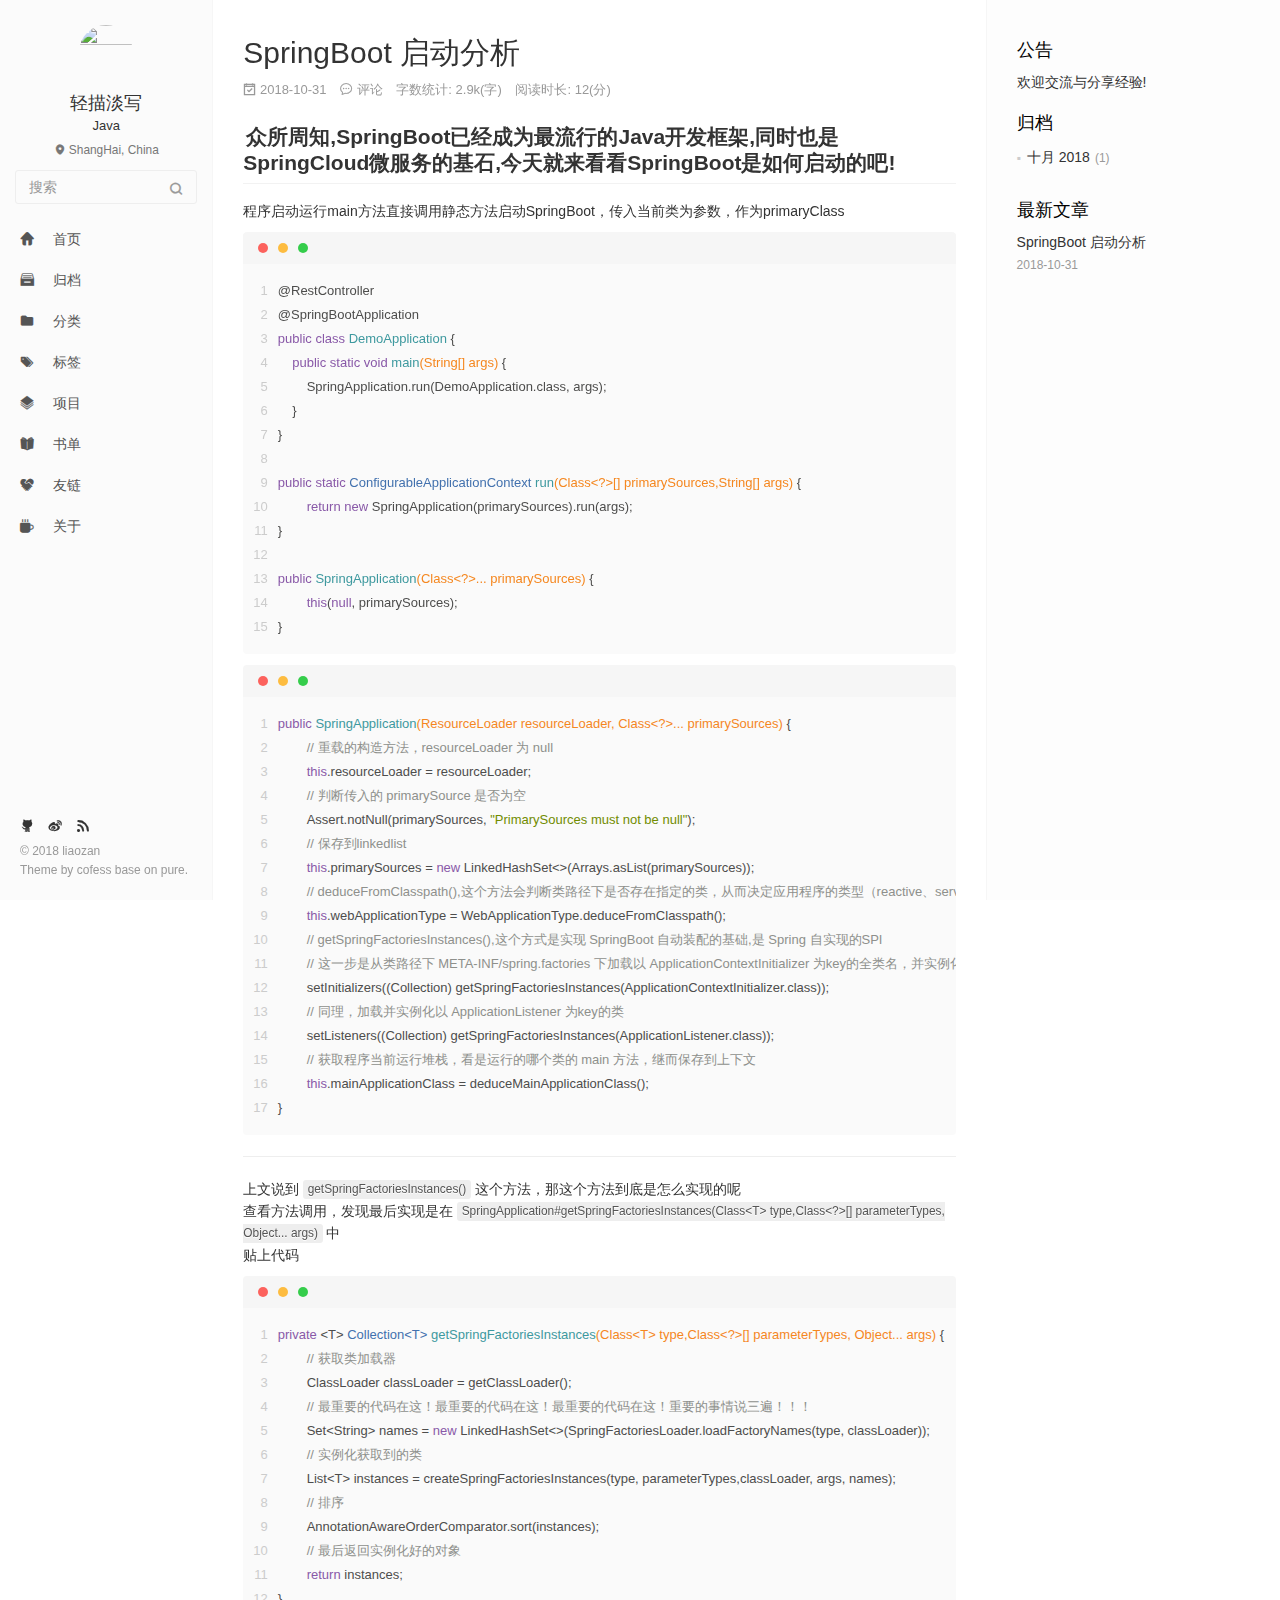
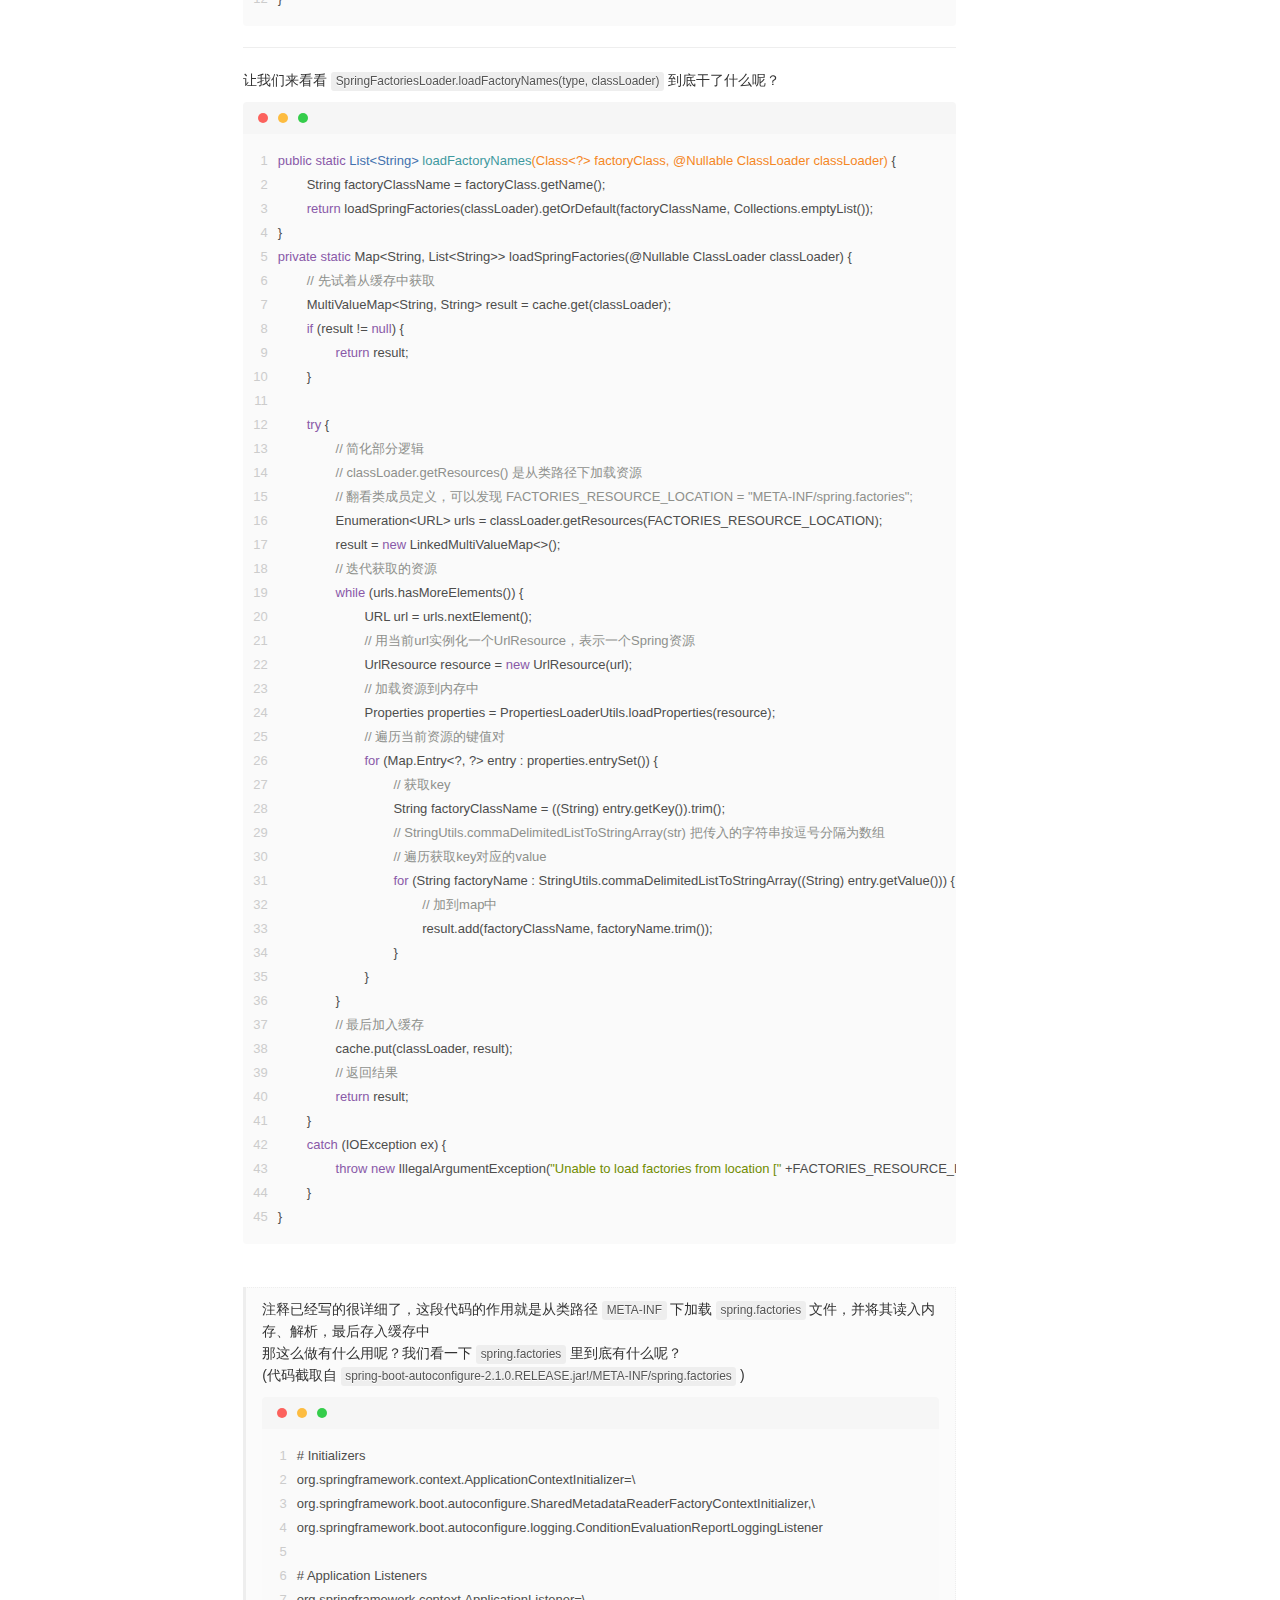
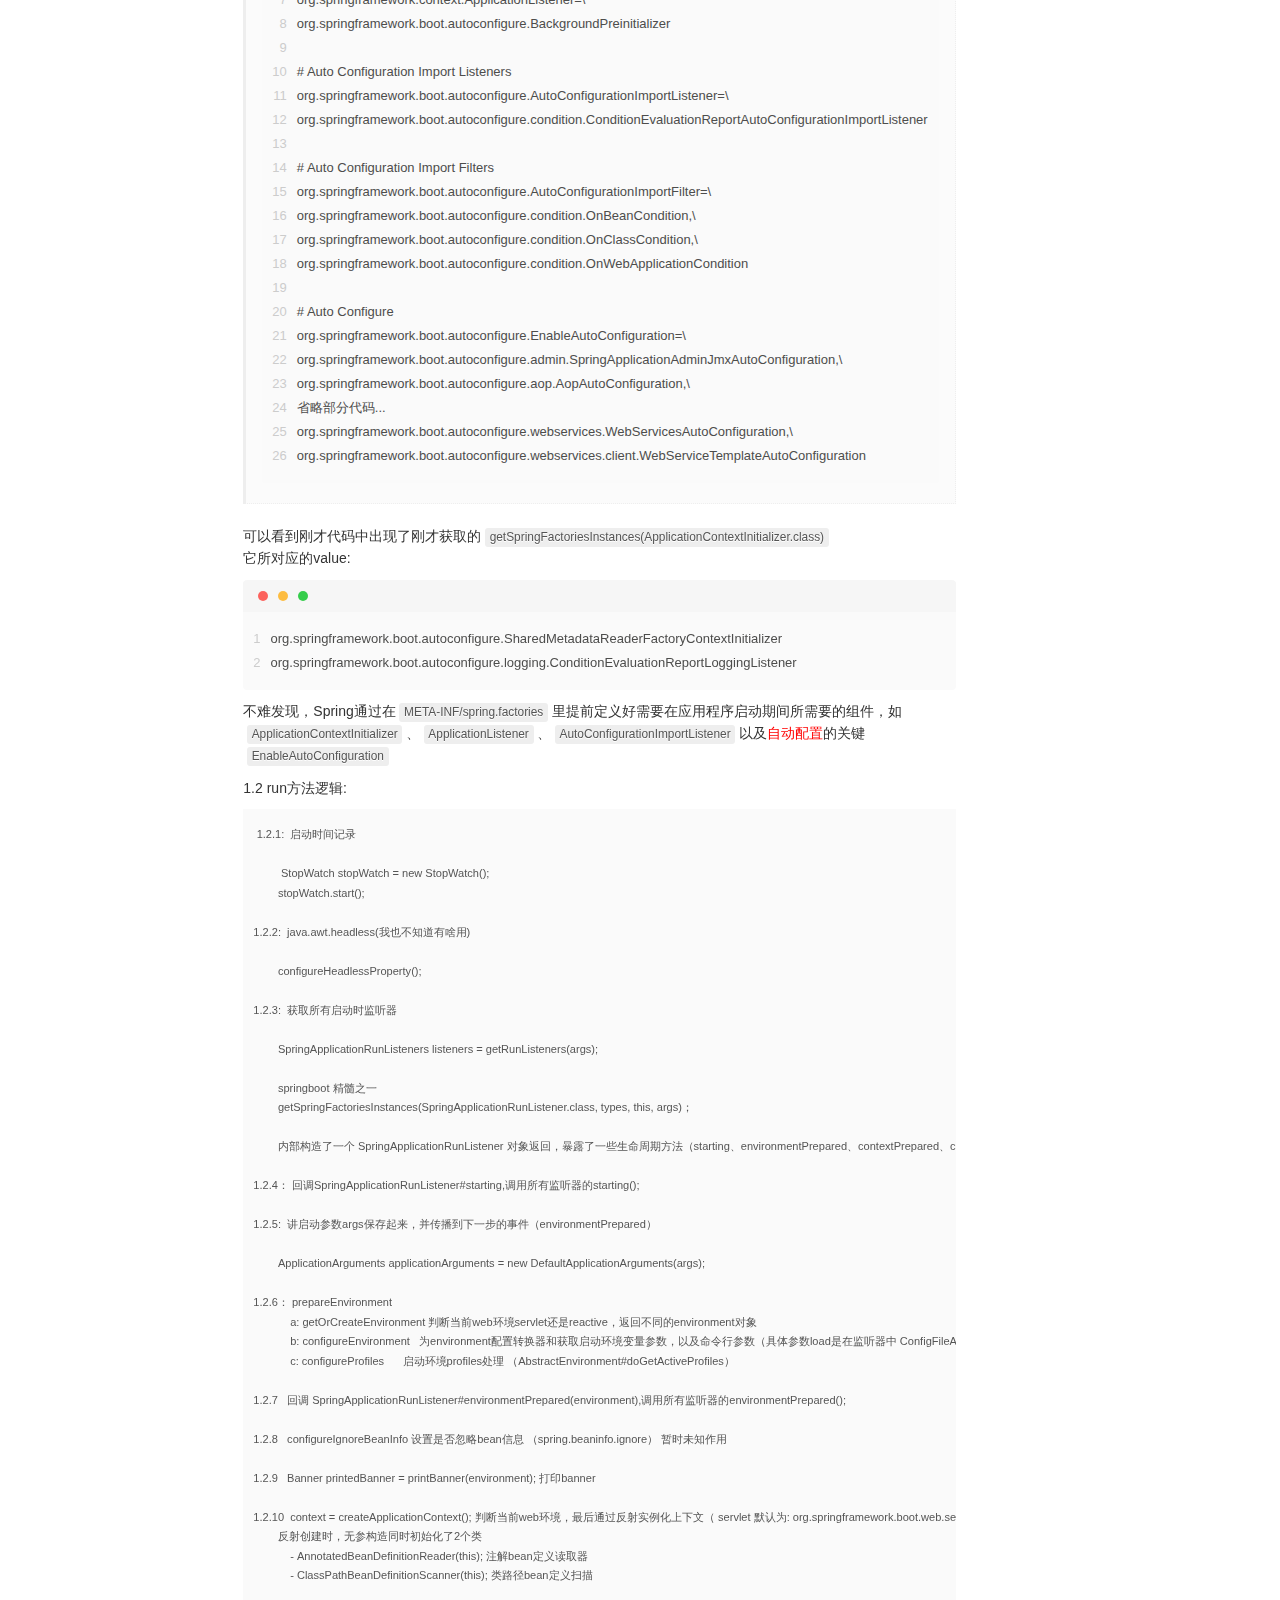
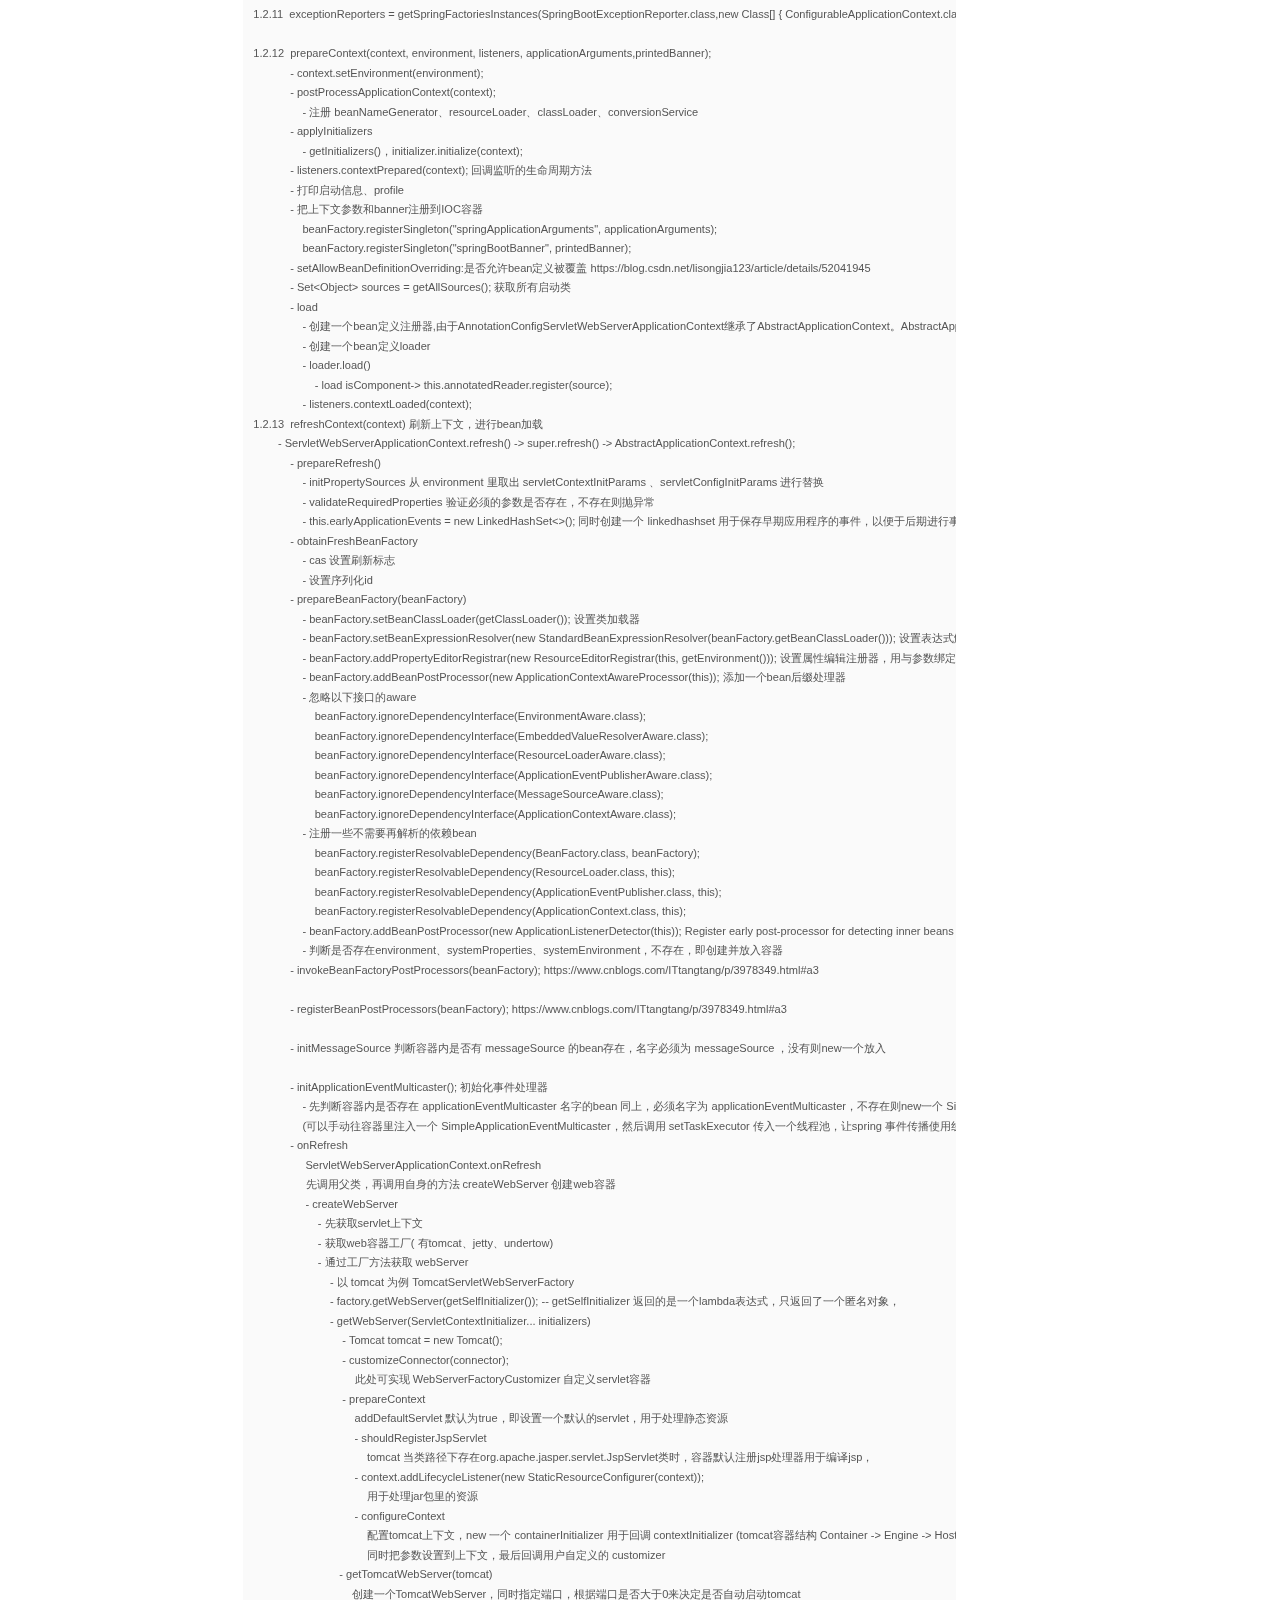
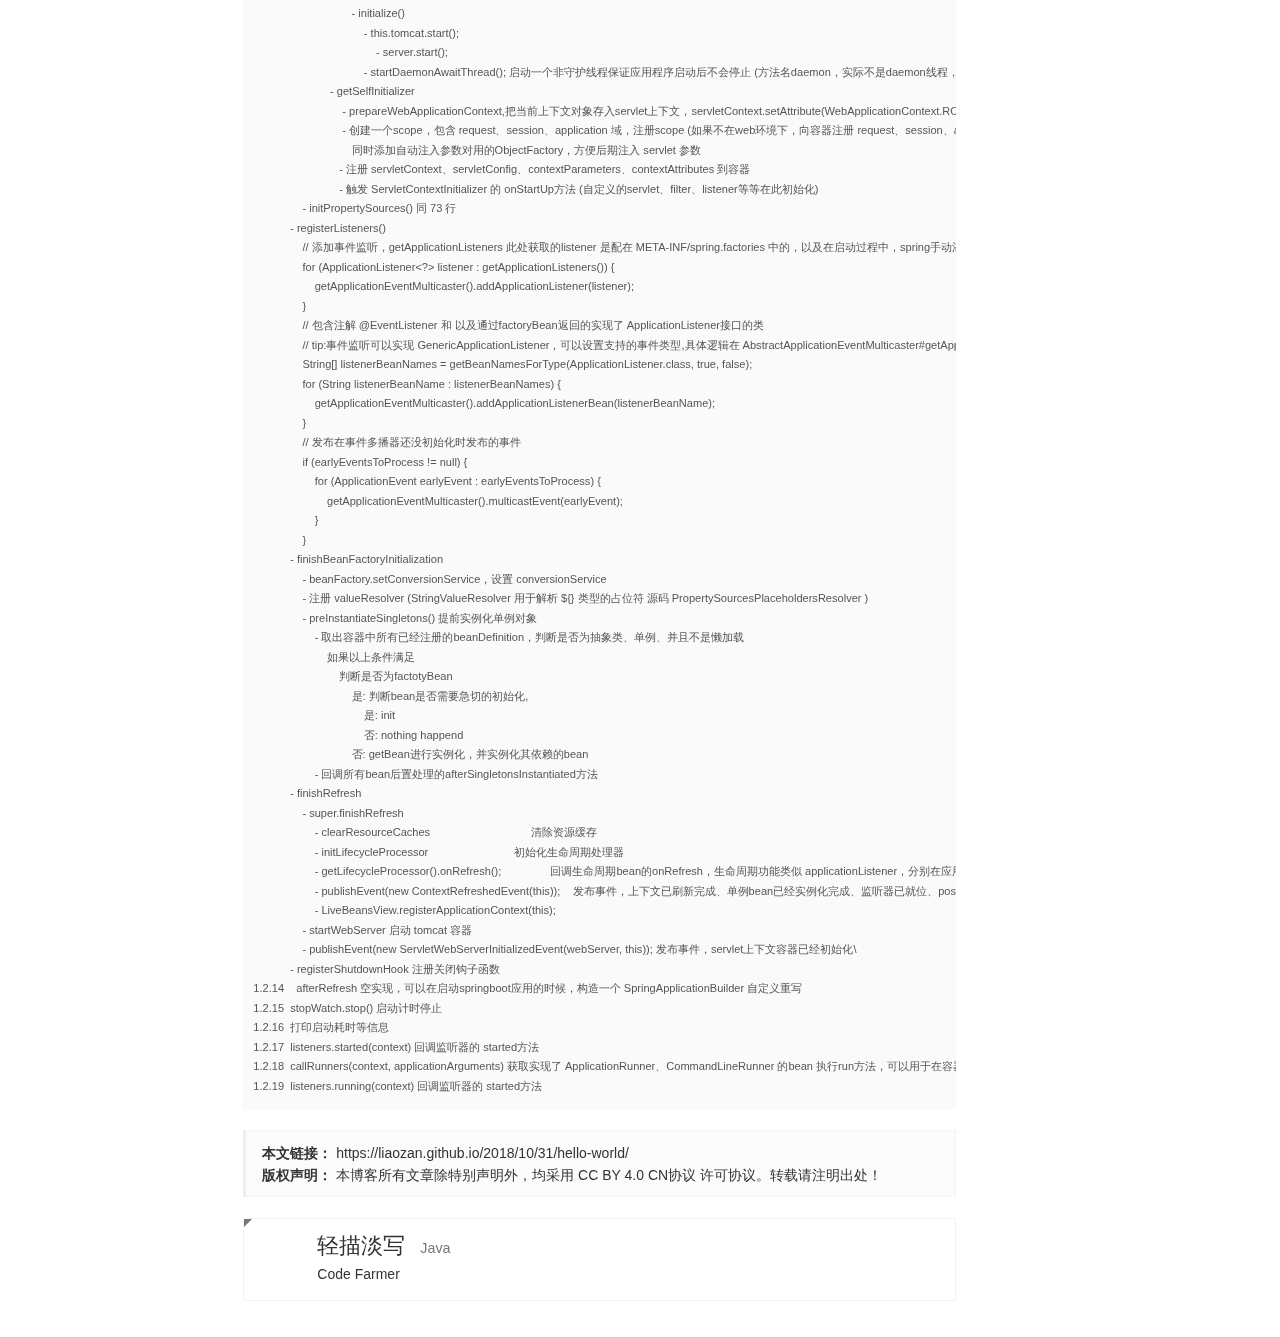
==== commit 35f04272: "Site updated: 2018-11-12 00:27:30" ====
--- a/index.html
+++ b/index.html
@@ -20,13 +20,13 @@
   <title>Code</title>
   <meta property="og:type" content="website">
 <meta property="og:title" content="Code">
-<meta property="og:url" content="https://liaoza.github.io/index.html">
+<meta property="og:url" content="https://liaozan.github.io/index.html">
 <meta property="og:site_name" content="Code">
 <meta property="og:locale" content="zh-CN">
 <meta name="twitter:card" content="summary">
 <meta name="twitter:title" content="Code">
   <!-- Canonical links -->
-  <link rel="canonical" href="https://liaoza.github.io/index.html">
+  <link rel="canonical" href="https://liaozan.github.io/index.html">
   
     <link rel="alternate" href="/atom.xml" title="Code" type="application/atom+xml">
   
@@ -496,7 +496,7 @@
     
     <li class="post-copyright-link hidden-xs">
       <strong>本文链接：</strong>
-      <a href="https://liaoza.github.io/2018/10/31/hello-world/" title="SpringBoot 启动分析" target="_blank" rel="external">https://liaoza.github.io/2018/10/31/hello-world/</a>
+      <a href="https://liaozan.github.io/2018/10/31/hello-world/" title="SpringBoot 启动分析" target="_blank" rel="external">https://liaozan.github.io/2018/10/31/hello-world/</a>
     </li>
     
     <li class="post-copyright-license">
@@ -585,7 +585,7 @@
 (function ($) {
     $('.search-form').on('submit', function (e) {
         var keyword = $('.search-form-input[name="wd"]').val();
-        window.location = 'https://www.baidu.com/s?wd=site:liaoza.github.io ' + keyword;
+        window.location = 'https://www.baidu.com/s?wd=site:liaozan.github.io ' + keyword;
         return false;
     });
 })(jQuery);
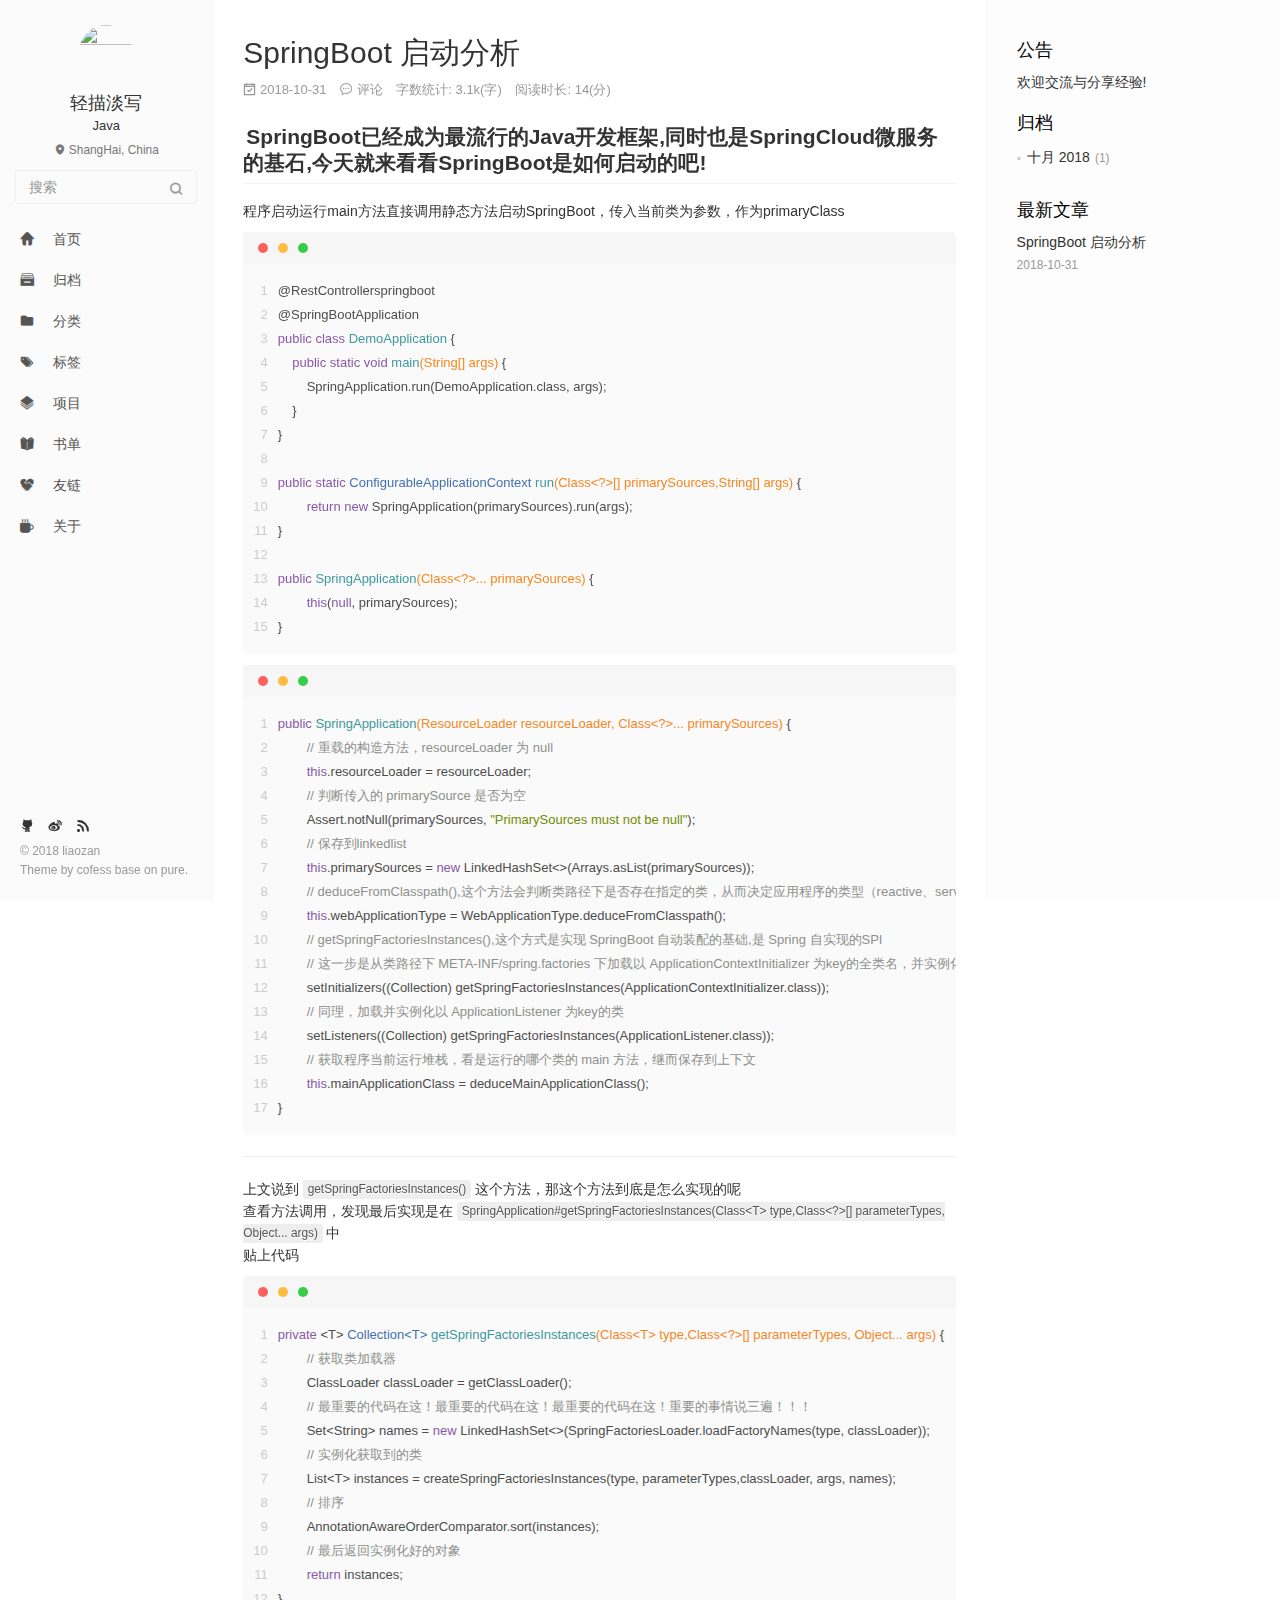
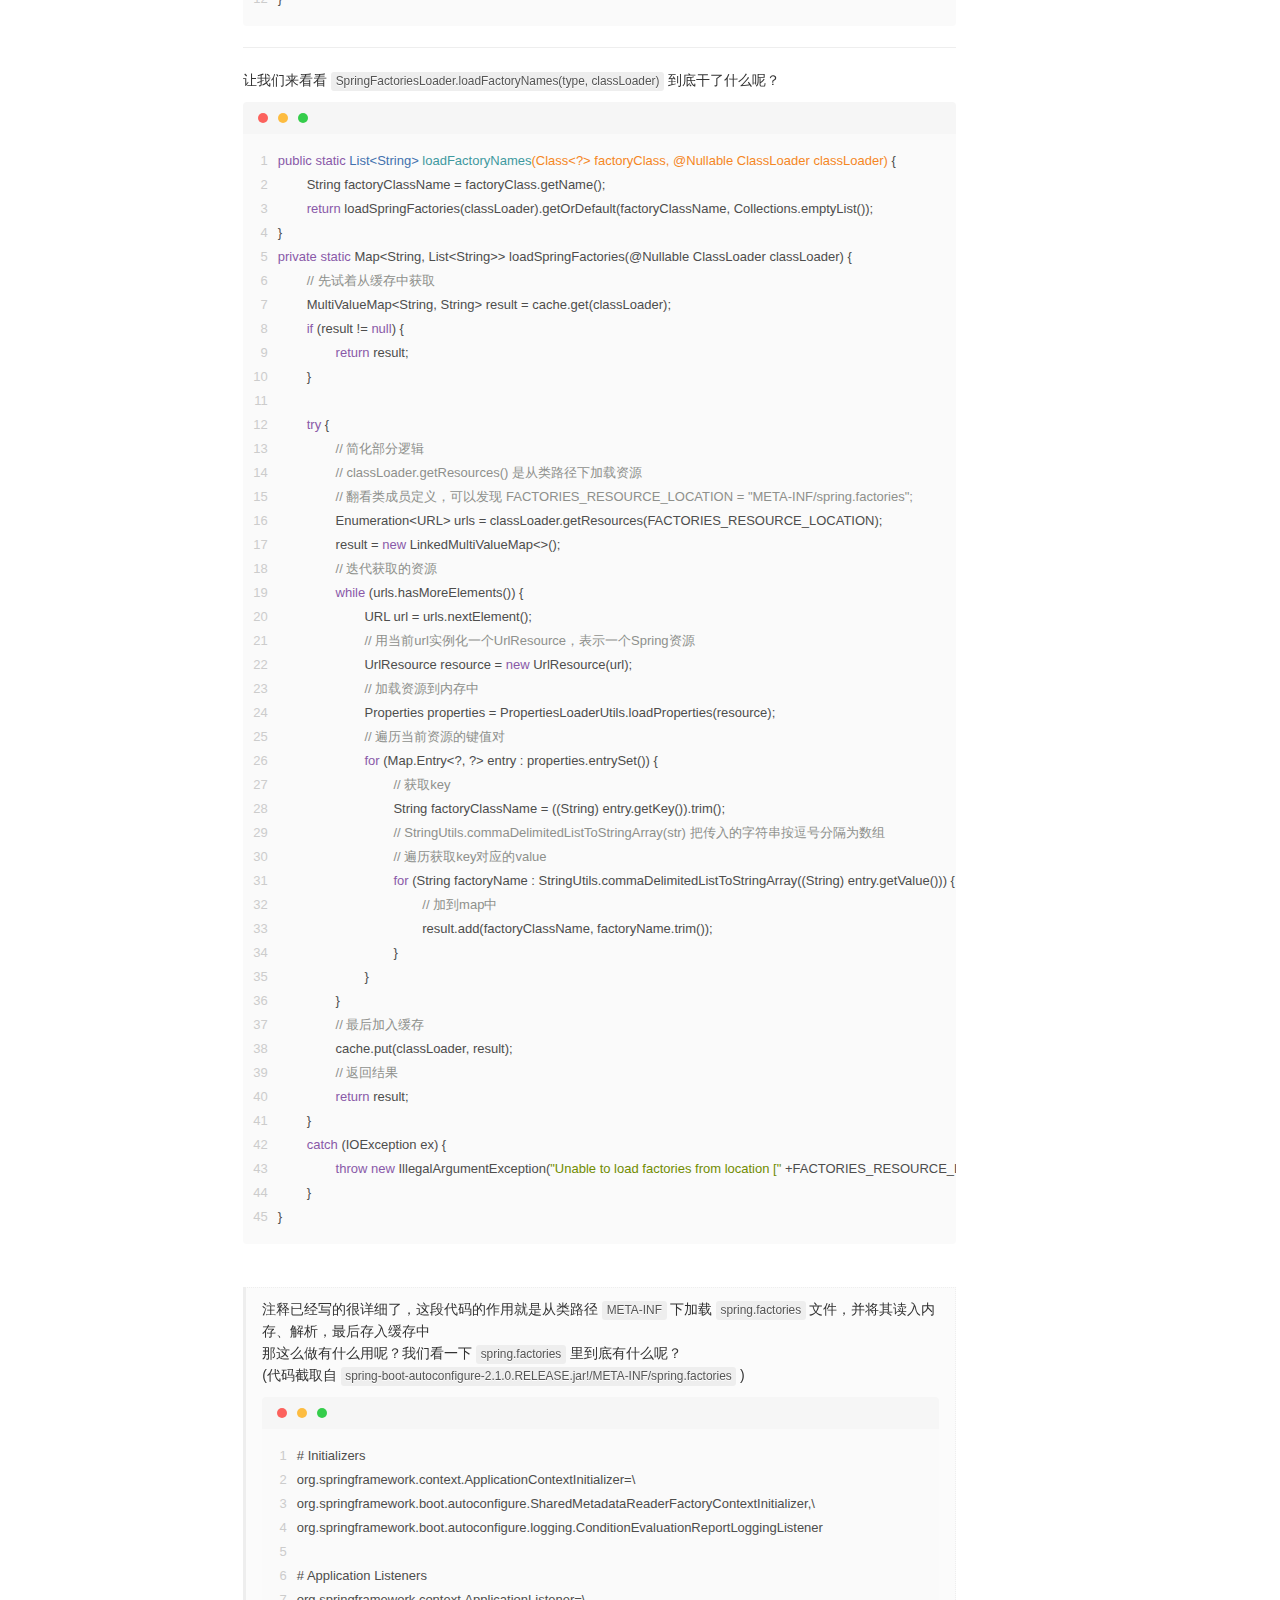
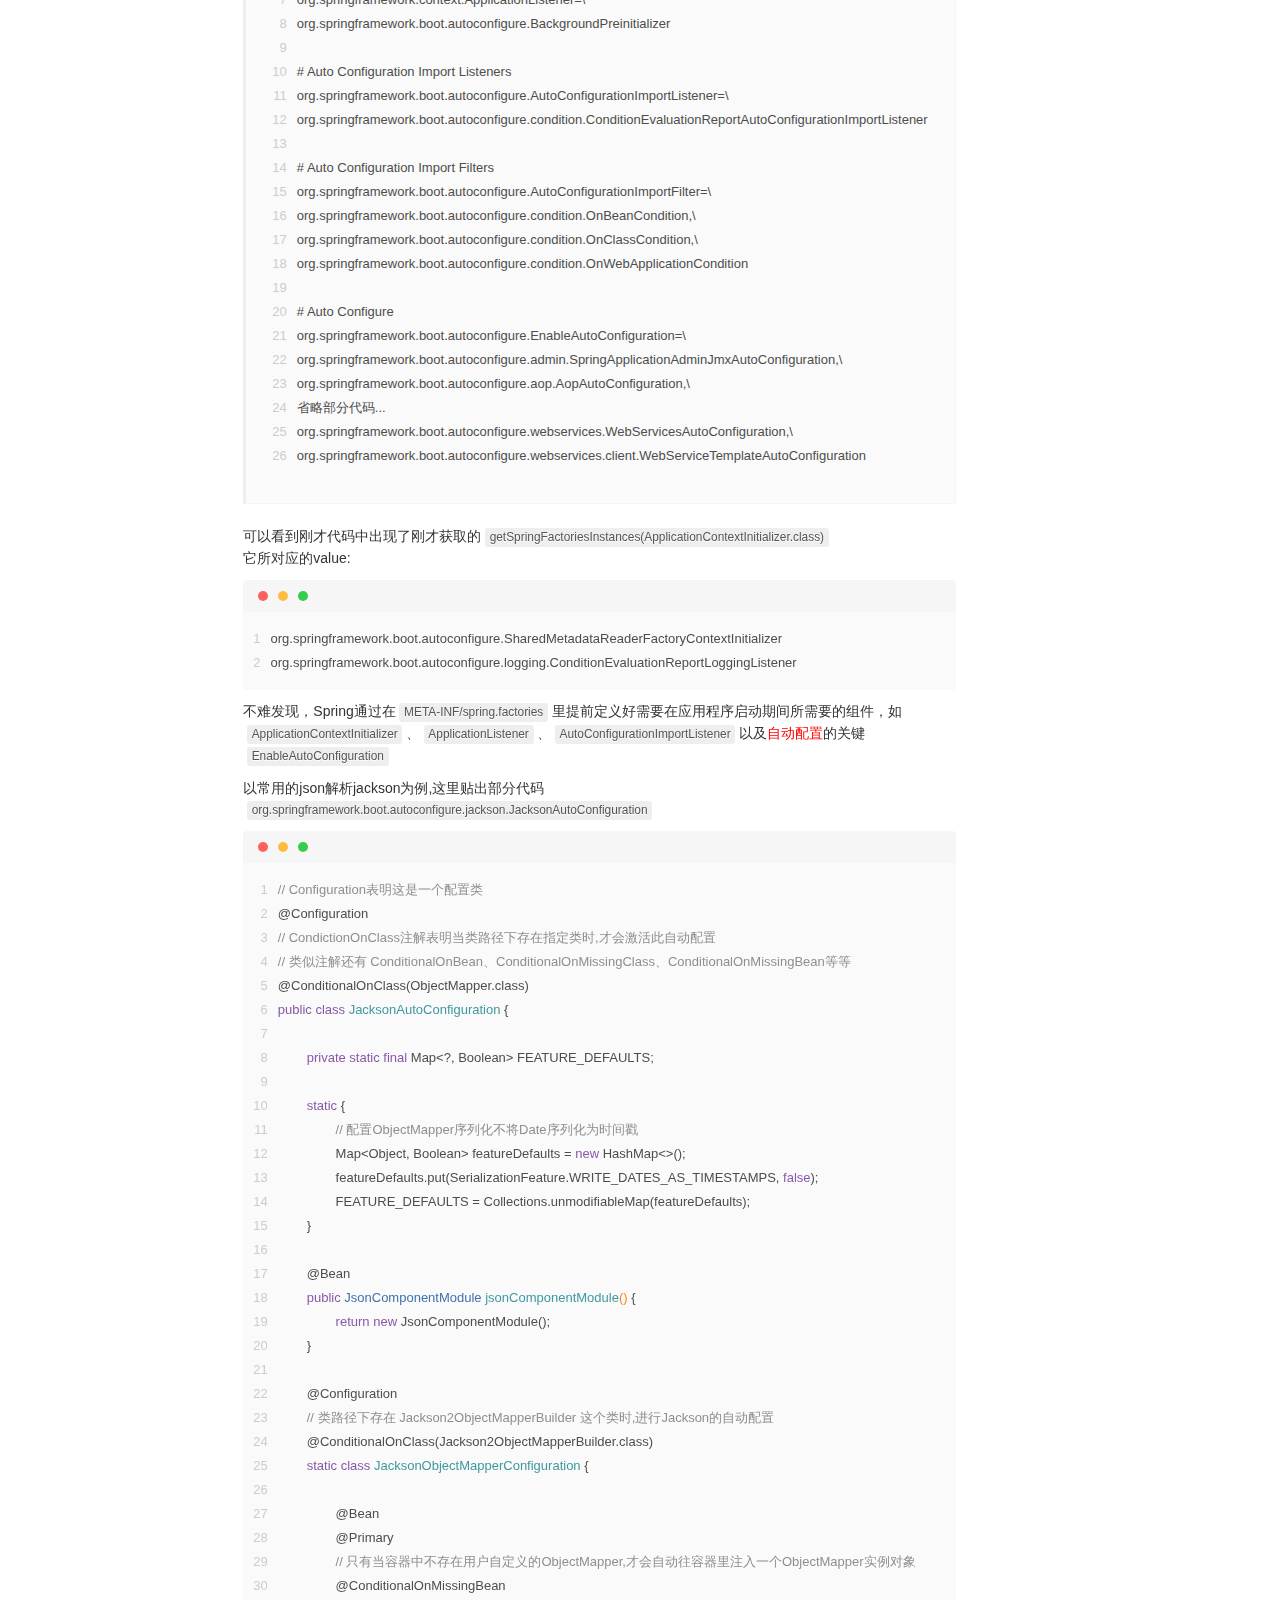
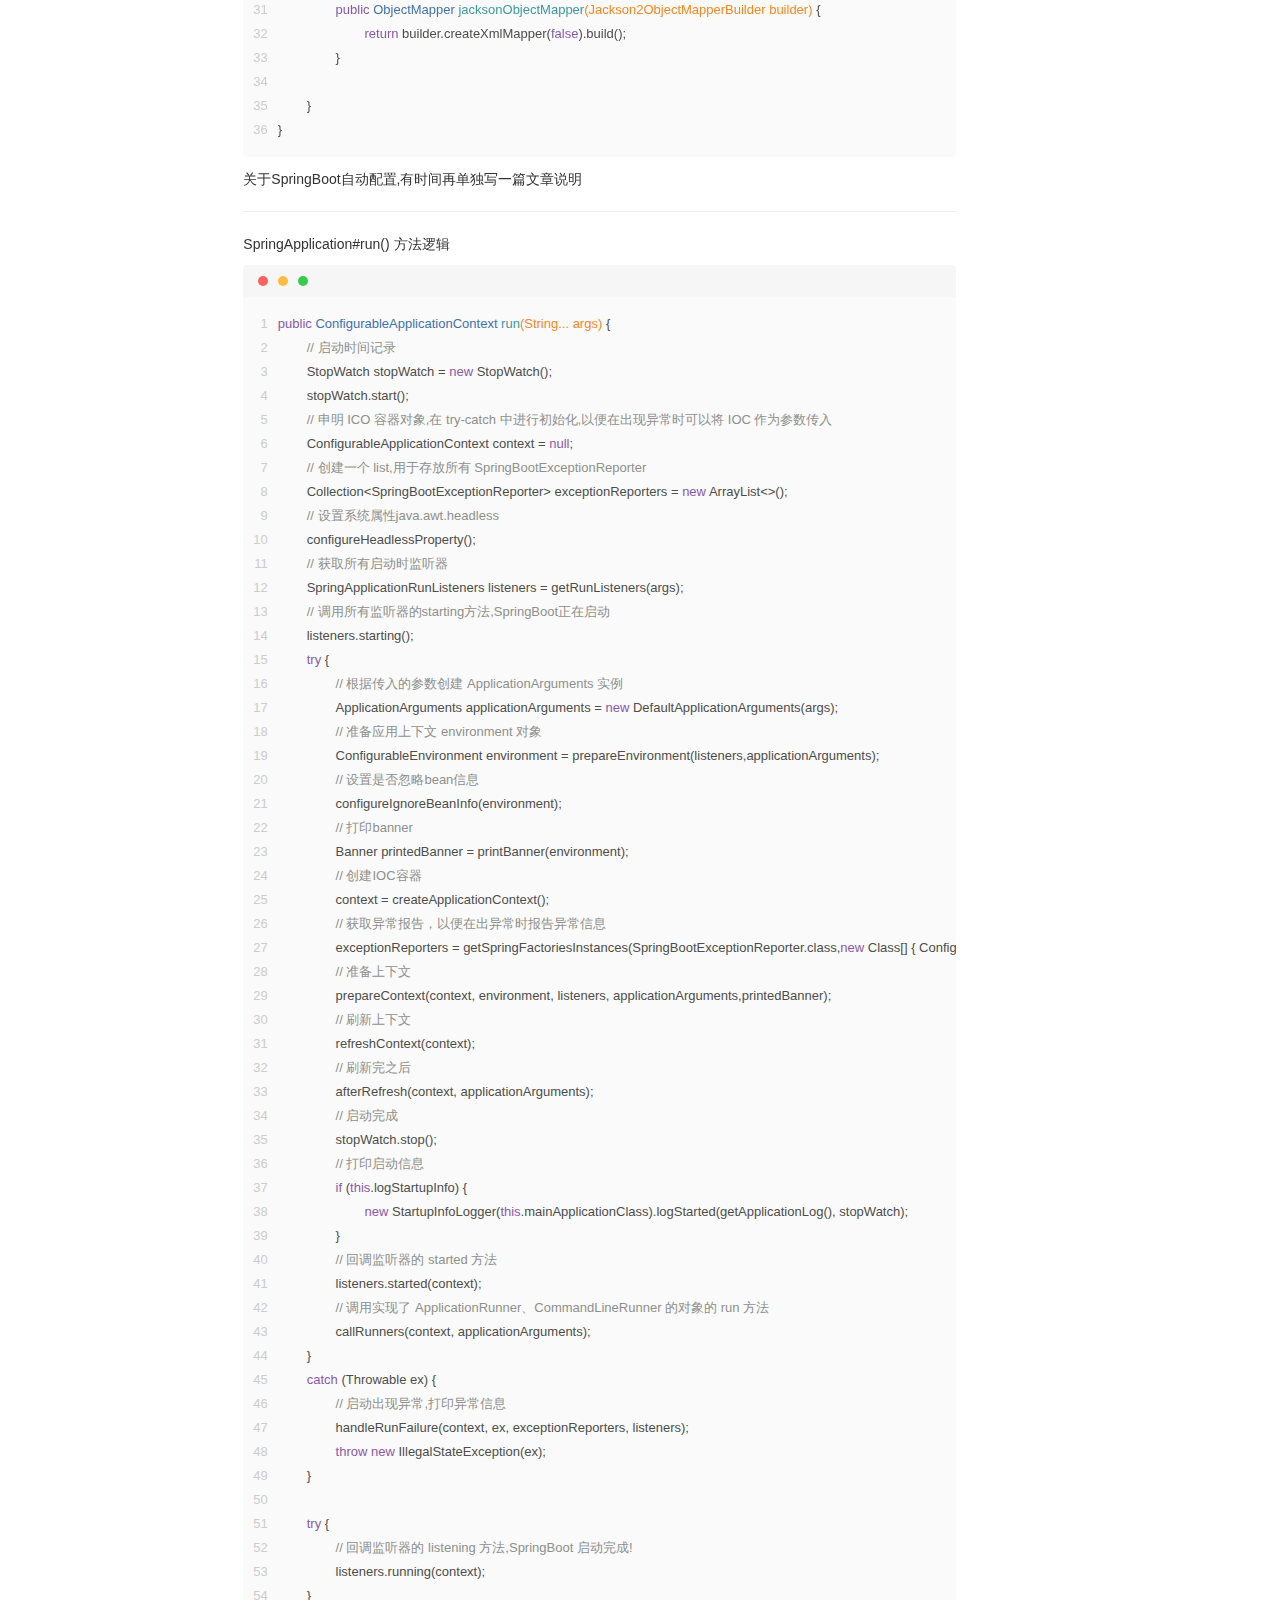
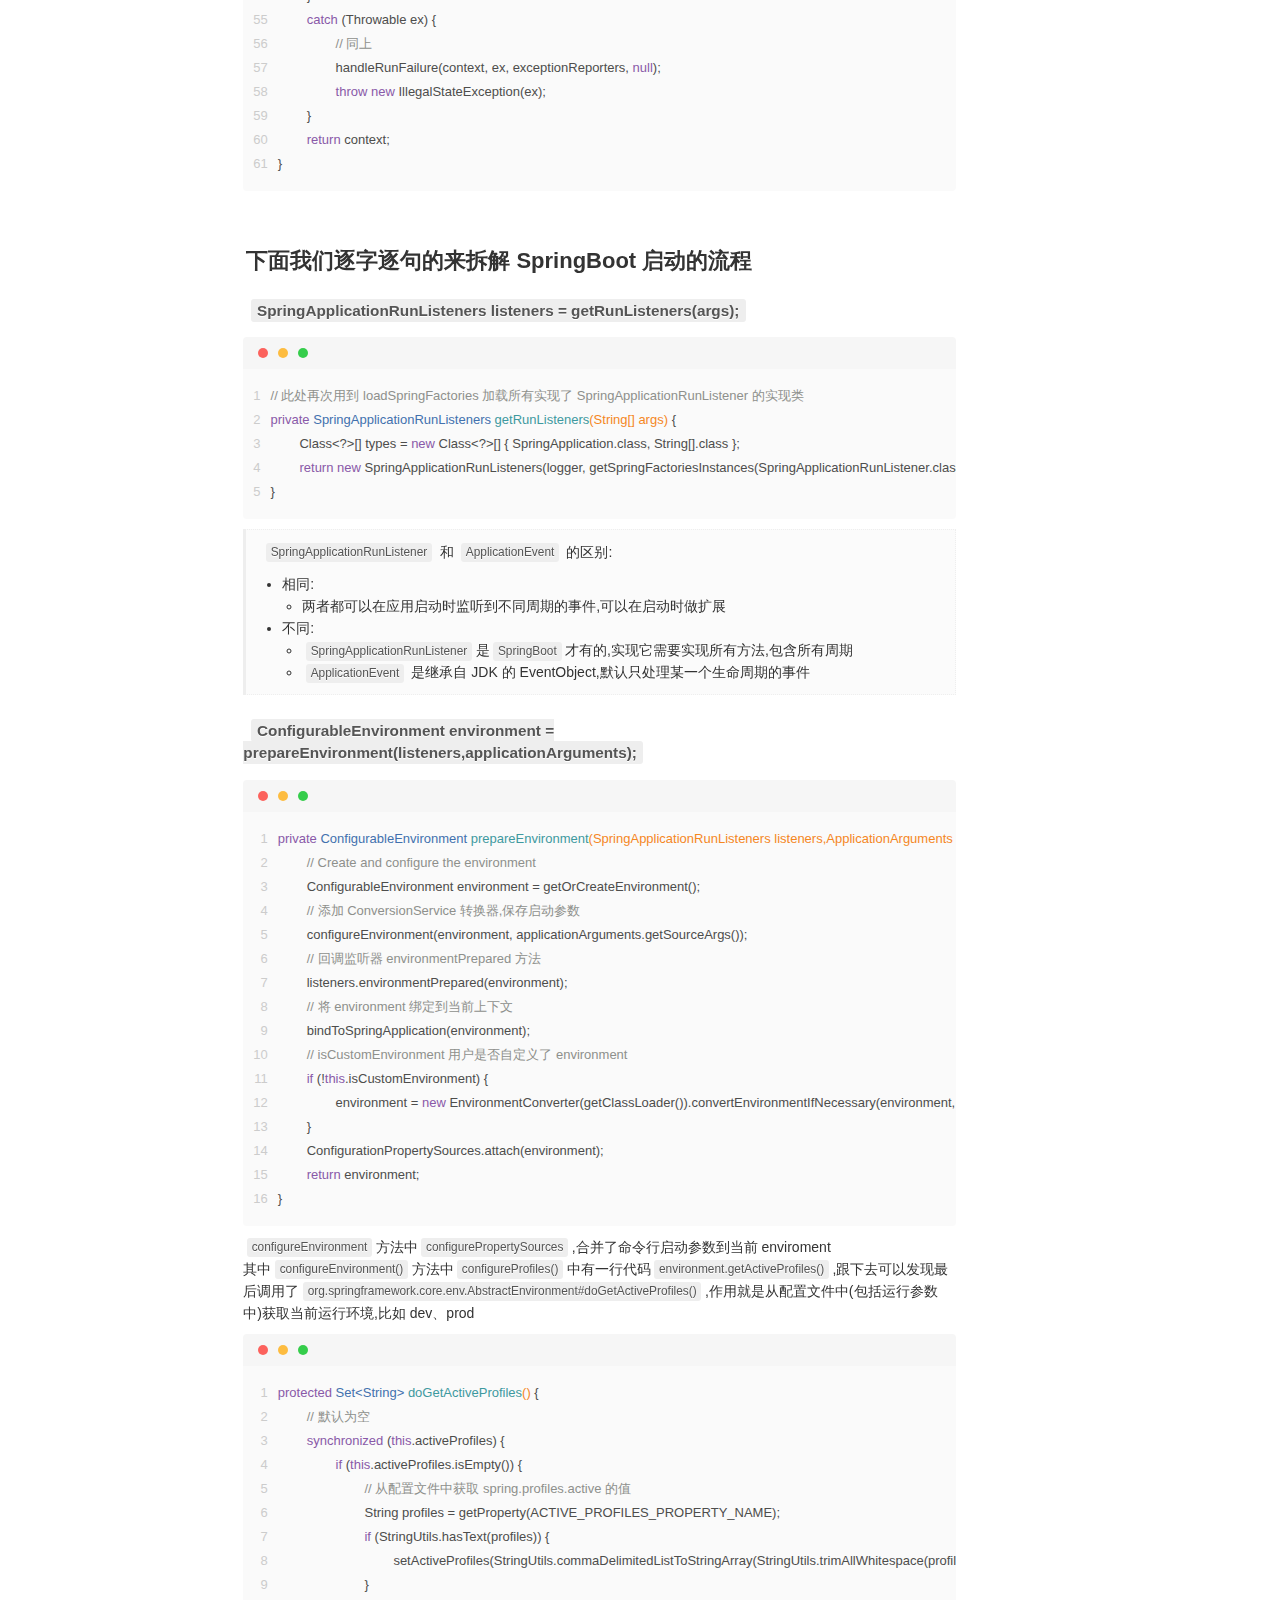
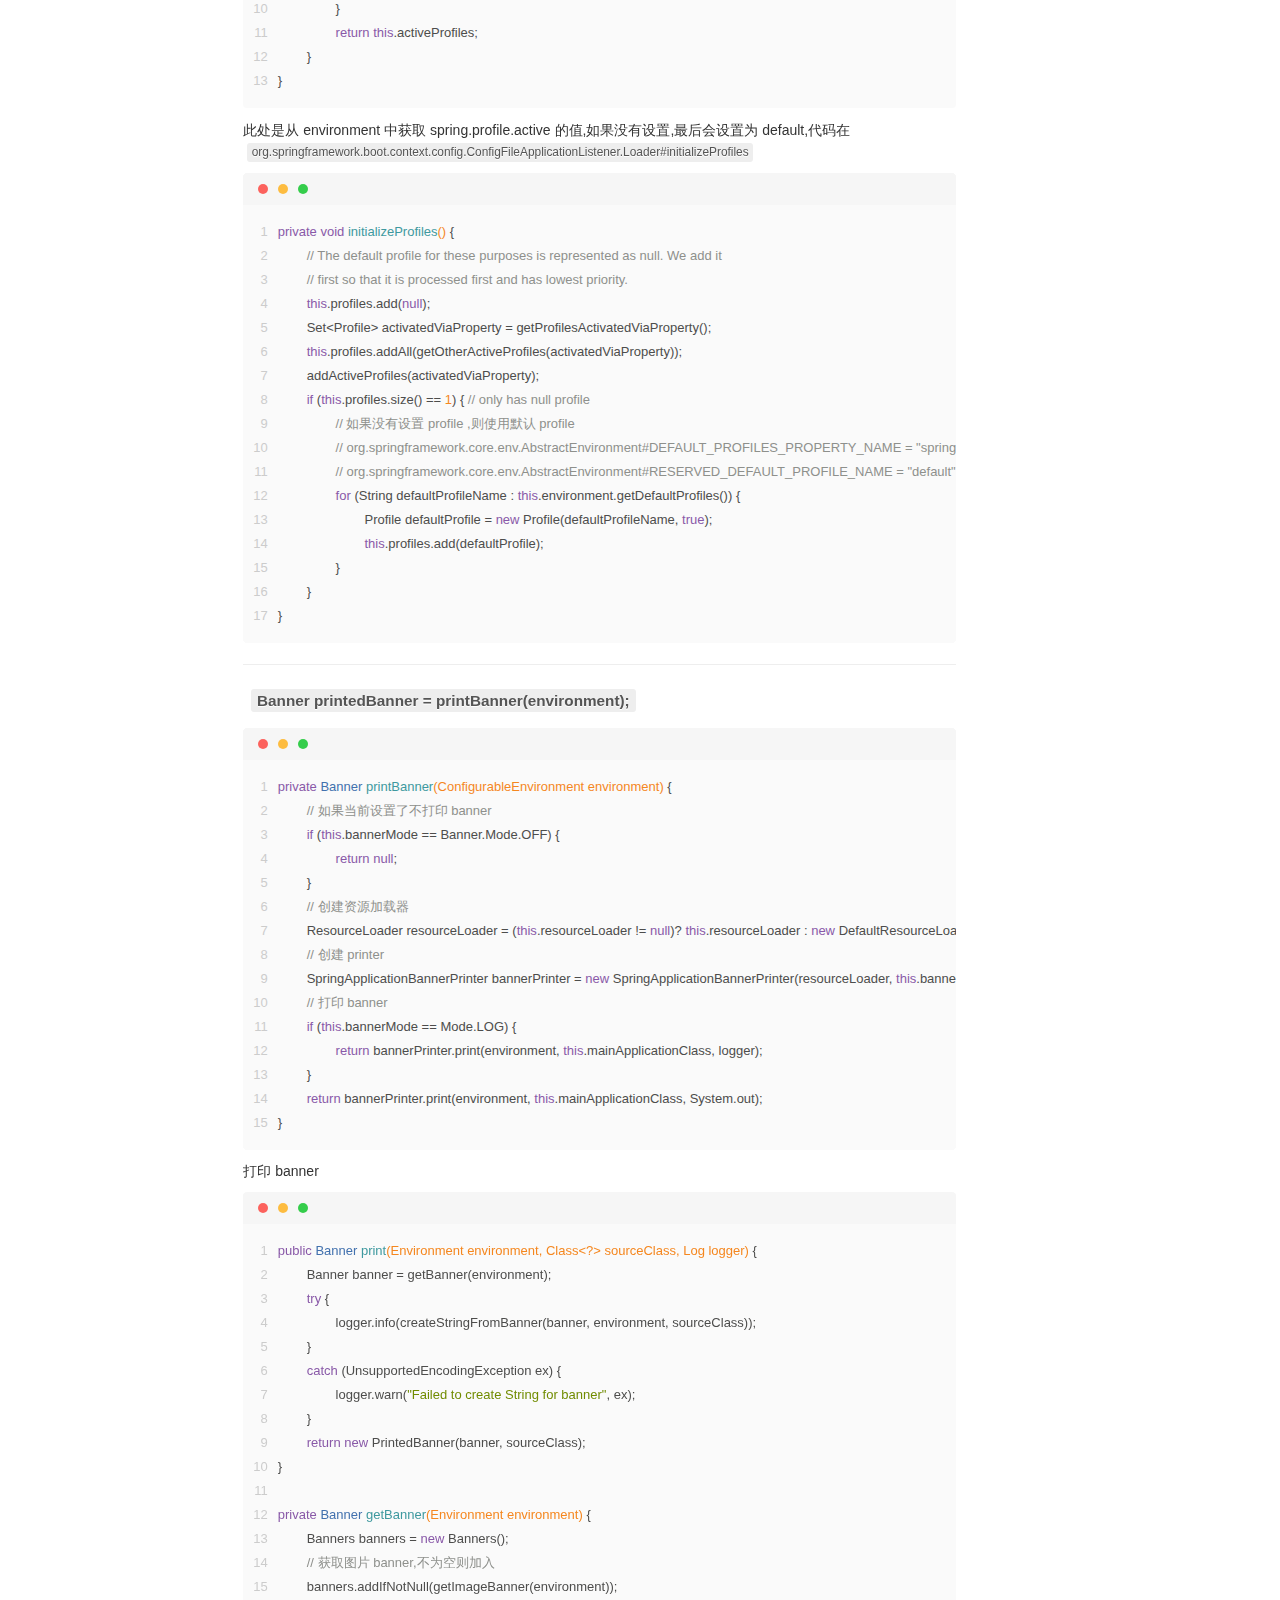
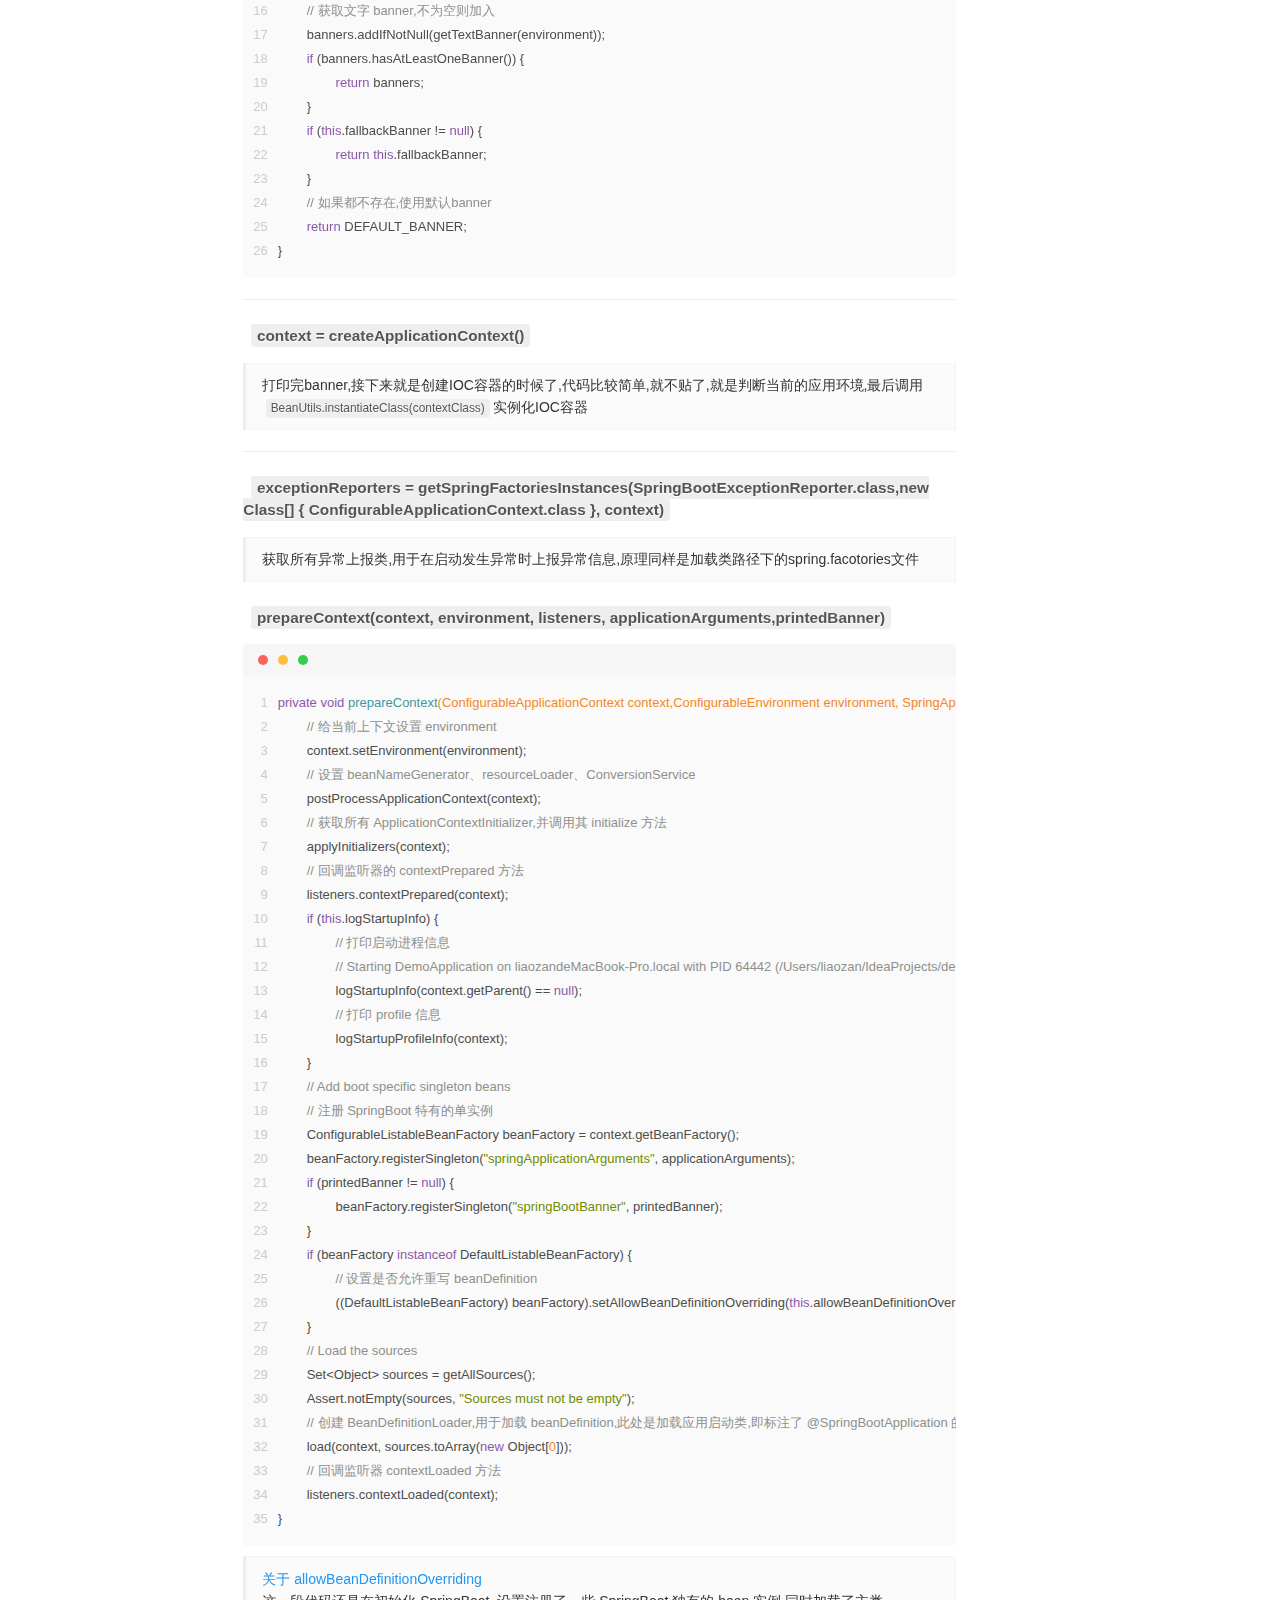
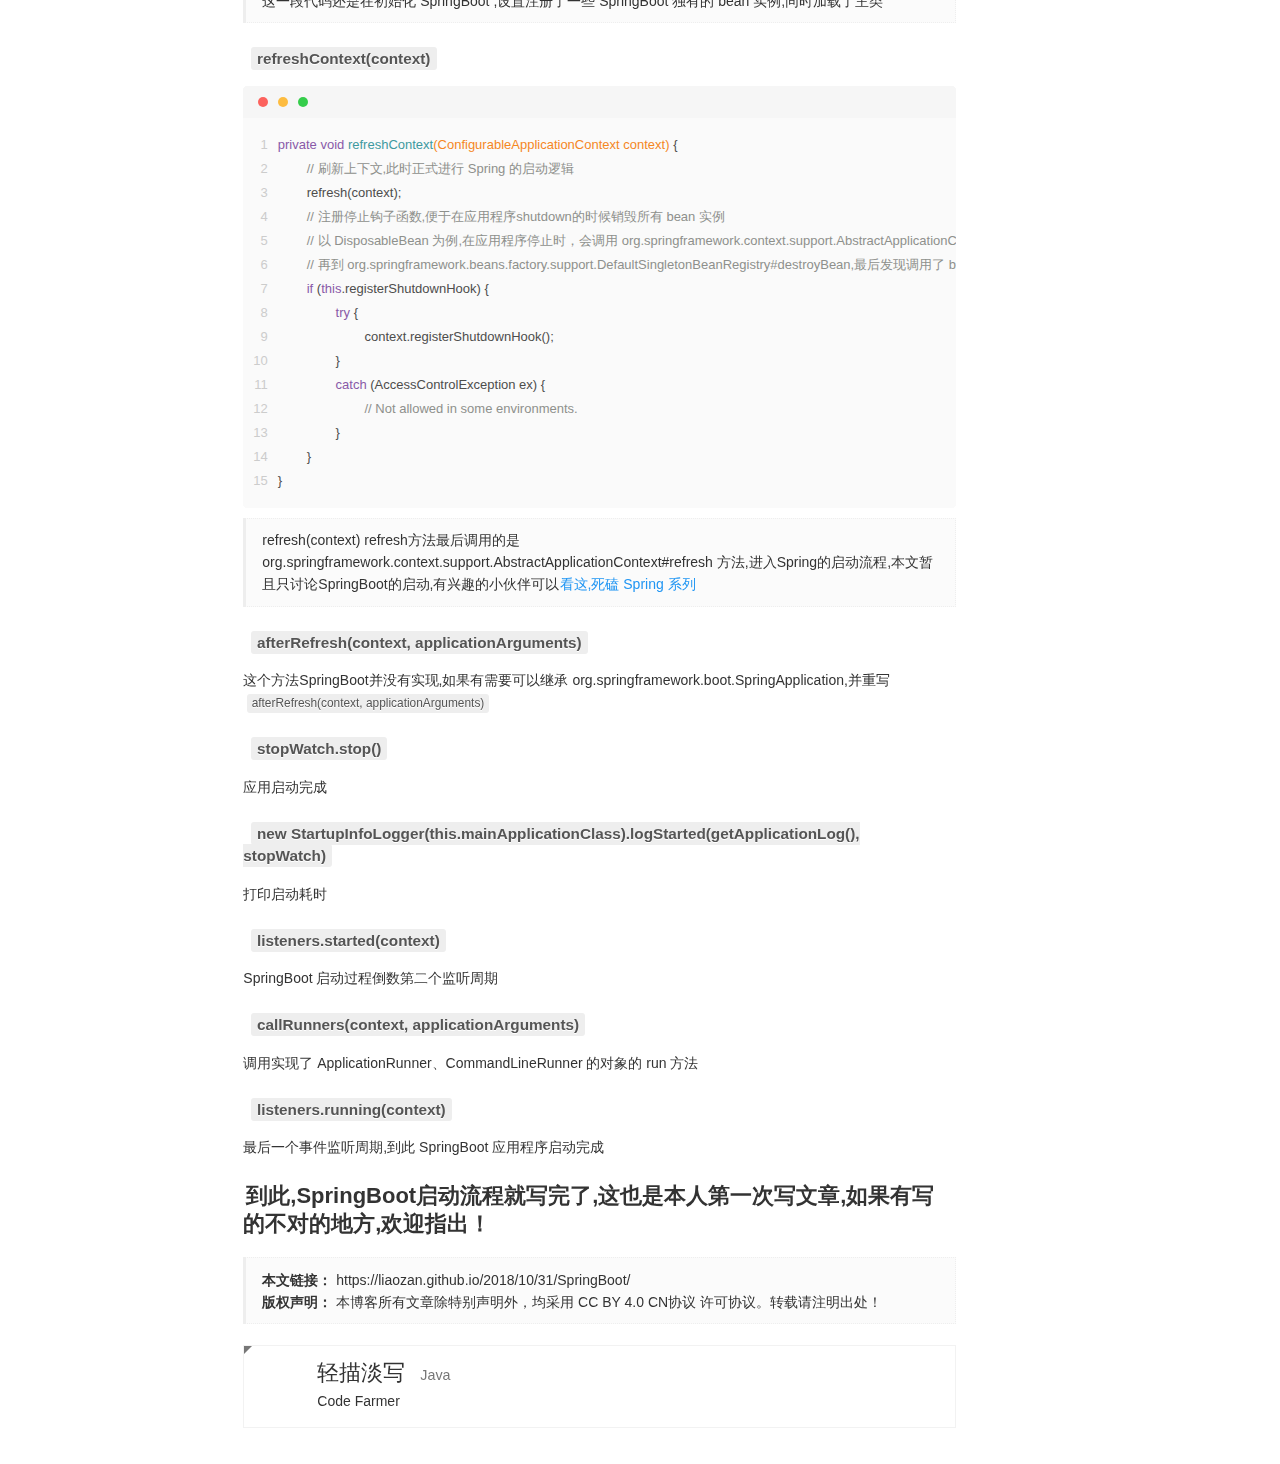
==== commit b35757da: "Site updated: 2018-11-18 01:44:34" ====
--- a/index.html
+++ b/index.html
@@ -237,7 +237,7 @@
                 
               </p>
               <p class="item-title">
-                <a href="/2018/10/31/hello-world/" class="title">SpringBoot 启动分析</a>
+                <a href="/2018/10/31/SpringBoot/" class="title">SpringBoot 启动分析</a>
               </p>
               <p class="item-date">
                 <time datetime="2018-10-31T09:10:07.573Z" itemprop="datePublished">2018-10-31</time>
@@ -259,14 +259,14 @@
   
   
     <div class="content">
-  <article id="post-hello-world" class="article article-type-post" itemscope="" itemtype="http://schema.org/BlogPosting">
+  <article id="post-SpringBoot" class="article article-type-post" itemscope="" itemtype="http://schema.org/BlogPosting">
     
     <div class="article-header">
       
         
   
     <h1 itemprop="name">
-      <a class="article-title" href="/2018/10/31/hello-world/">SpringBoot 启动分析</a>
+      <a class="article-title" href="/2018/10/31/SpringBoot/">SpringBoot 启动分析</a>
     </h1>
   
 
@@ -274,7 +274,7 @@
       <div class="article-meta">
         <span class="article-date">
     <i class="icon icon-calendar-check"></i>
-	<a href="/2018/10/31/hello-world/" class="article-date">
+	<a href="/2018/10/31/SpringBoot/" class="article-date">
 	  <time datetime="2018-10-31T09:10:07.573Z" itemprop="datePublished">2018-10-31</time>
 	</a>
 </span>
@@ -283,20 +283,20 @@
 
         
 
-        <span class="post-comment"><i class="icon icon-comment"></i> <a href="/2018/10/31/hello-world/#comments" class="article-comment-link">评论</a></span>
-        
-	
-		<span class="post-wordcount hidden-xs" itemprop="wordCount">字数统计: 2.9k(字)</span>
-	
-	
-		<span class="post-readcount hidden-xs" itemprop="timeRequired">阅读时长: 12(分)</span>
+        <span class="post-comment"><i class="icon icon-comment"></i> <a href="/2018/10/31/SpringBoot/#comments" class="article-comment-link">评论</a></span>
+        
+	
+		<span class="post-wordcount hidden-xs" itemprop="wordCount">字数统计: 3.1k(字)</span>
+	
+	
+		<span class="post-readcount hidden-xs" itemprop="timeRequired">阅读时长: 14(分)</span>
 	
 
       </div>
     </div>
     <div class="article-entry marked-body" itemprop="articleBody">
       
-        <h2 id="众所周知-SpringBoot已经成为最流行的Java开发框架-同时也是SpringCloud微服务的基石-今天就来看看SpringBoot是如何启动的吧"><a href="#众所周知-SpringBoot已经成为最流行的Java开发框架-同时也是SpringCloud微服务的基石-今天就来看看SpringBoot是如何启动的吧" class="headerlink" title="众所周知,SpringBoot已经成为最流行的Java开发框架,同时也是SpringCloud微服务的基石,今天就来看看SpringBoot是如何启动的吧!"></a>众所周知,SpringBoot已经成为最流行的Java开发框架,同时也是SpringCloud微服务的基石,今天就来看看SpringBoot是如何启动的吧!</h2><p>程序启动运行main方法直接调用静态方法启动SpringBoot，传入当前类为参数，作为primaryClass<br><figure class="highlight java"><table><tr><td class="gutter"><pre><span class="line">1</span><br><span class="line">2</span><br><span class="line">3</span><br><span class="line">4</span><br><span class="line">5</span><br><span class="line">6</span><br><span class="line">7</span><br><span class="line">8</span><br><span class="line">9</span><br><span class="line">10</span><br><span class="line">11</span><br><span class="line">12</span><br><span class="line">13</span><br><span class="line">14</span><br><span class="line">15</span><br></pre></td><td class="code"><pre><span class="line"><span class="meta">@RestController</span></span><br><span class="line"><span class="meta">@SpringBootApplication</span></span><br><span class="line"><span class="keyword">public</span> <span class="class"><span class="keyword">class</span> <span class="title">DemoApplication</span> </span>&#123;</span><br><span class="line">    <span class="function"><span class="keyword">public</span> <span class="keyword">static</span> <span class="keyword">void</span> <span class="title">main</span><span class="params">(String[] args)</span> </span>&#123;</span><br><span class="line">        SpringApplication.run(DemoApplication.class, args);</span><br><span class="line">    &#125;</span><br><span class="line">&#125;</span><br><span class="line"></span><br><span class="line"><span class="function"><span class="keyword">public</span> <span class="keyword">static</span> ConfigurableApplicationContext <span class="title">run</span><span class="params">(Class&lt;?&gt;[] primarySources,String[] args)</span> </span>&#123;</span><br><span class="line">	<span class="keyword">return</span> <span class="keyword">new</span> SpringApplication(primarySources).run(args);</span><br><span class="line">&#125;</span><br><span class="line"></span><br><span class="line"><span class="function"><span class="keyword">public</span> <span class="title">SpringApplication</span><span class="params">(Class&lt;?&gt;... primarySources)</span> </span>&#123;</span><br><span class="line">	<span class="keyword">this</span>(<span class="keyword">null</span>, primarySources);</span><br><span class="line">&#125;</span><br></pre></td></tr></table></figure></p>
+        <h2 id="SpringBoot已经成为最流行的Java开发框架-同时也是SpringCloud微服务的基石-今天就来看看SpringBoot是如何启动的吧"><a href="#SpringBoot已经成为最流行的Java开发框架-同时也是SpringCloud微服务的基石-今天就来看看SpringBoot是如何启动的吧" class="headerlink" title="SpringBoot已经成为最流行的Java开发框架,同时也是SpringCloud微服务的基石,今天就来看看SpringBoot是如何启动的吧!"></a>SpringBoot已经成为最流行的Java开发框架,同时也是SpringCloud微服务的基石,今天就来看看SpringBoot是如何启动的吧!</h2><p>程序启动运行main方法直接调用静态方法启动SpringBoot，传入当前类为参数，作为primaryClass<br><figure class="highlight java"><table><tr><td class="gutter"><pre><span class="line">1</span><br><span class="line">2</span><br><span class="line">3</span><br><span class="line">4</span><br><span class="line">5</span><br><span class="line">6</span><br><span class="line">7</span><br><span class="line">8</span><br><span class="line">9</span><br><span class="line">10</span><br><span class="line">11</span><br><span class="line">12</span><br><span class="line">13</span><br><span class="line">14</span><br><span class="line">15</span><br></pre></td><td class="code"><pre><span class="line"><span class="meta">@RestControllerspringboot</span></span><br><span class="line"><span class="meta">@SpringBootApplication</span></span><br><span class="line"><span class="keyword">public</span> <span class="class"><span class="keyword">class</span> <span class="title">DemoApplication</span> </span>&#123;</span><br><span class="line">    <span class="function"><span class="keyword">public</span> <span class="keyword">static</span> <span class="keyword">void</span> <span class="title">main</span><span class="params">(String[] args)</span> </span>&#123;</span><br><span class="line">        SpringApplication.run(DemoApplication.class, args);</span><br><span class="line">    &#125;</span><br><span class="line">&#125;</span><br><span class="line"></span><br><span class="line"><span class="function"><span class="keyword">public</span> <span class="keyword">static</span> ConfigurableApplicationContext <span class="title">run</span><span class="params">(Class&lt;?&gt;[] primarySources,String[] args)</span> </span>&#123;</span><br><span class="line">	<span class="keyword">return</span> <span class="keyword">new</span> SpringApplication(primarySources).run(args);</span><br><span class="line">&#125;</span><br><span class="line"></span><br><span class="line"><span class="function"><span class="keyword">public</span> <span class="title">SpringApplication</span><span class="params">(Class&lt;?&gt;... primarySources)</span> </span>&#123;</span><br><span class="line">	<span class="keyword">this</span>(<span class="keyword">null</span>, primarySources);</span><br><span class="line">&#125;</span><br></pre></td></tr></table></figure></p>
 <figure class="highlight java"><table><tr><td class="gutter"><pre><span class="line">1</span><br><span class="line">2</span><br><span class="line">3</span><br><span class="line">4</span><br><span class="line">5</span><br><span class="line">6</span><br><span class="line">7</span><br><span class="line">8</span><br><span class="line">9</span><br><span class="line">10</span><br><span class="line">11</span><br><span class="line">12</span><br><span class="line">13</span><br><span class="line">14</span><br><span class="line">15</span><br><span class="line">16</span><br><span class="line">17</span><br></pre></td><td class="code"><pre><span class="line"><span class="function"><span class="keyword">public</span> <span class="title">SpringApplication</span><span class="params">(ResourceLoader resourceLoader, Class&lt;?&gt;... primarySources)</span> </span>&#123;</span><br><span class="line">	<span class="comment">// 重载的构造方法，resourceLoader 为 null</span></span><br><span class="line">	<span class="keyword">this</span>.resourceLoader = resourceLoader;</span><br><span class="line">	<span class="comment">// 判断传入的 primarySource 是否为空</span></span><br><span class="line">	Assert.notNull(primarySources, <span class="string">"PrimarySources must not be null"</span>);</span><br><span class="line">	<span class="comment">// 保存到linkedlist</span></span><br><span class="line">	<span class="keyword">this</span>.primarySources = <span class="keyword">new</span> LinkedHashSet&lt;&gt;(Arrays.asList(primarySources));</span><br><span class="line">	<span class="comment">// deduceFromClasspath(),这个方法会判断类路径下是否存在指定的类，从而决定应用程序的类型（reactive、servlet、none）</span></span><br><span class="line">	<span class="keyword">this</span>.webApplicationType = WebApplicationType.deduceFromClasspath();</span><br><span class="line">	<span class="comment">// getSpringFactoriesInstances(),这个方式是实现 SpringBoot 自动装配的基础,是 Spring 自实现的SPI</span></span><br><span class="line">	<span class="comment">// 这一步是从类路径下 META-INF/spring.factories 下加载以 ApplicationContextInitializer 为key的全类名，并实例化</span></span><br><span class="line">	setInitializers((Collection) getSpringFactoriesInstances(ApplicationContextInitializer.class));</span><br><span class="line">	<span class="comment">// 同理，加载并实例化以 ApplicationListener 为key的类</span></span><br><span class="line">	setListeners((Collection) getSpringFactoriesInstances(ApplicationListener.class));</span><br><span class="line">	<span class="comment">// 获取程序当前运行堆栈，看是运行的哪个类的 main 方法，继而保存到上下文</span></span><br><span class="line">	<span class="keyword">this</span>.mainApplicationClass = deduceMainApplicationClass();</span><br><span class="line">&#125;</span><br></pre></td></tr></table></figure>
 <hr>
 <p>上文说到<code>getSpringFactoriesInstances()</code>这个方法，那这个方法到底是怎么实现的呢<br>查看方法调用，发现最后实现是在<code>SpringApplication#getSpringFactoriesInstances(Class&lt;T&gt; type,Class&lt;?&gt;[] parameterTypes, Object... args)</code>中<br>贴上代码<br><figure class="highlight java"><table><tr><td class="gutter"><pre><span class="line">1</span><br><span class="line">2</span><br><span class="line">3</span><br><span class="line">4</span><br><span class="line">5</span><br><span class="line">6</span><br><span class="line">7</span><br><span class="line">8</span><br><span class="line">9</span><br><span class="line">10</span><br><span class="line">11</span><br><span class="line">12</span><br></pre></td><td class="code"><pre><span class="line"><span class="keyword">private</span> &lt;T&gt; <span class="function">Collection&lt;T&gt; <span class="title">getSpringFactoriesInstances</span><span class="params">(Class&lt;T&gt; type,Class&lt;?&gt;[] parameterTypes, Object... args)</span> </span>&#123;</span><br><span class="line">	<span class="comment">// 获取类加载器</span></span><br><span class="line">	ClassLoader classLoader = getClassLoader();</span><br><span class="line">	<span class="comment">// 最重要的代码在这！最重要的代码在这！最重要的代码在这！重要的事情说三遍！！！</span></span><br><span class="line">	Set&lt;String&gt; names = <span class="keyword">new</span> LinkedHashSet&lt;&gt;(SpringFactoriesLoader.loadFactoryNames(type, classLoader));</span><br><span class="line">	<span class="comment">// 实例化获取到的类</span></span><br><span class="line">	List&lt;T&gt; instances = createSpringFactoriesInstances(type, parameterTypes,classLoader, args, names);</span><br><span class="line">	<span class="comment">// 排序</span></span><br><span class="line">	AnnotationAwareOrderComparator.sort(instances);</span><br><span class="line">	<span class="comment">// 最后返回实例化好的对象</span></span><br><span class="line">	<span class="keyword">return</span> instances;</span><br><span class="line">&#125;</span><br></pre></td></tr></table></figure></p>
@@ -308,186 +308,56 @@
 </blockquote>
 <p>可以看到刚才代码中出现了刚才获取的<code>getSpringFactoriesInstances(ApplicationContextInitializer.class)</code><br>它所对应的value:<br><figure class="highlight java"><table><tr><td class="gutter"><pre><span class="line">1</span><br><span class="line">2</span><br></pre></td><td class="code"><pre><span class="line">org.springframework.boot.autoconfigure.SharedMetadataReaderFactoryContextInitializer</span><br><span class="line">org.springframework.boot.autoconfigure.logging.ConditionEvaluationReportLoggingListener</span><br></pre></td></tr></table></figure></p>
 <p>不难发现，Spring通过在<code>META-INF/spring.factories</code>里提前定义好需要在应用程序启动期间所需要的组件，如<code>ApplicationContextInitializer</code>、<code>ApplicationListener</code>、<code>AutoConfigurationImportListener</code>以及<font color="red">自动配置</font>的关键<code>EnableAutoConfiguration</code></p>
-<p>1.2 run方法逻辑:</p>
-<pre><code>1.2.1:  启动时间记录
-
-         StopWatch stopWatch = new StopWatch();
-        stopWatch.start();
-
-1.2.2:  java.awt.headless(我也不知道有啥用)
-
-        configureHeadlessProperty();
-
-1.2.3:  获取所有启动时监听器
-
-        SpringApplicationRunListeners listeners = getRunListeners(args);
-
-        springboot 精髓之一
-        getSpringFactoriesInstances(SpringApplicationRunListener.class, types, this, args)；
-
-        内部构造了一个 SpringApplicationRunListener 对象返回，暴露了一些生命周期方法（starting、environmentPrepared、contextPrepared、contextLoaded、started、running、failed）
-
-1.2.4： 回调SpringApplicationRunListener#starting,调用所有监听器的starting();
-
-1.2.5:  讲启动参数args保存起来，并传播到下一步的事件（environmentPrepared）
-
-        ApplicationArguments applicationArguments = new DefaultApplicationArguments(args);
-
-1.2.6： prepareEnvironment
-            a: getOrCreateEnvironment 判断当前web环境servlet还是reactive，返回不同的environment对象
-            b: configureEnvironment   为environment配置转换器和获取启动环境变量参数，以及命令行参数（具体参数load是在监听器中 ConfigFileApplicationListener）
-            c: configureProfiles      启动环境profiles处理 （AbstractEnvironment#doGetActiveProfiles）
-
-1.2.7   回调 SpringApplicationRunListener#environmentPrepared(environment),调用所有监听器的environmentPrepared();
-
-1.2.8   configureIgnoreBeanInfo 设置是否忽略bean信息 （spring.beaninfo.ignore） 暂时未知作用
-
-1.2.9   Banner printedBanner = printBanner(environment); 打印banner
-
-1.2.10  context = createApplicationContext(); 判断当前web环境，最后通过反射实例化上下文（ servlet 默认为: org.springframework.boot.web.servlet.context.AnnotationConfigServletWebServerApplicationContext）
-        反射创建时，无参构造同时初始化了2个类
-            - AnnotatedBeanDefinitionReader(this); 注解bean定义读取器
-            - ClassPathBeanDefinitionScanner(this); 类路径bean定义扫描
-
-1.2.11  exceptionReporters = getSpringFactoriesInstances(SpringBootExceptionReporter.class,new Class[] { ConfigurableApplicationContext.class }, context); 获取异常报告，以便在出异常时报告异常信息
-
-1.2.12  prepareContext(context, environment, listeners, applicationArguments,printedBanner);
-            - context.setEnvironment(environment);
-            - postProcessApplicationContext(context);
-                - 注册 beanNameGenerator、resourceLoader、classLoader、conversionService
-            - applyInitializers
-                - getInitializers()，initializer.initialize(context);
-            - listeners.contextPrepared(context); 回调监听的生命周期方法
-            - 打印启动信息、profile
-            - 把上下文参数和banner注册到IOC容器
-                beanFactory.registerSingleton(&quot;springApplicationArguments&quot;, applicationArguments);
-                beanFactory.registerSingleton(&quot;springBootBanner&quot;, printedBanner);
-            - setAllowBeanDefinitionOverriding:是否允许bean定义被覆盖 https://blog.csdn.net/lisongjia123/article/details/52041945
-            - Set&lt;Object&gt; sources = getAllSources(); 获取所有启动类
-            - load
-                - 创建一个bean定义注册器,由于AnnotationConfigServletWebServerApplicationContext继承了AbstractApplicationContext。AbstractApplicationContext implements BeanDefinitionRegistry。
-                - 创建一个bean定义loader
-                - loader.load()
-                    - load isComponent-&gt; this.annotatedReader.register(source);
-                - listeners.contextLoaded(context);
-1.2.13  refreshContext(context) 刷新上下文，进行bean加载
-        - ServletWebServerApplicationContext.refresh() -&gt; super.refresh() -&gt; AbstractApplicationContext.refresh();
-            - prepareRefresh()
-                - initPropertySources 从 environment 里取出 servletContextInitParams 、servletConfigInitParams 进行替换
-                - validateRequiredProperties 验证必须的参数是否存在，不存在则抛异常
-                - this.earlyApplicationEvents = new LinkedHashSet&lt;&gt;(); 同时创建一个 linkedhashset 用于保存早期应用程序的事件，以便于后期进行事件补派发
-            - obtainFreshBeanFactory
-                - cas 设置刷新标志
-                - 设置序列化id
-            - prepareBeanFactory(beanFactory)
-                - beanFactory.setBeanClassLoader(getClassLoader()); 设置类加载器
-                - beanFactory.setBeanExpressionResolver(new StandardBeanExpressionResolver(beanFactory.getBeanClassLoader())); 设置表达式解析器
-                - beanFactory.addPropertyEditorRegistrar(new ResourceEditorRegistrar(this, getEnvironment())); 设置属性编辑注册器，用与参数绑定
-                - beanFactory.addBeanPostProcessor(new ApplicationContextAwareProcessor(this)); 添加一个bean后缀处理器
-                - 忽略以下接口的aware
-                    beanFactory.ignoreDependencyInterface(EnvironmentAware.class);
-                    beanFactory.ignoreDependencyInterface(EmbeddedValueResolverAware.class);
-                    beanFactory.ignoreDependencyInterface(ResourceLoaderAware.class);
-                    beanFactory.ignoreDependencyInterface(ApplicationEventPublisherAware.class);
-                    beanFactory.ignoreDependencyInterface(MessageSourceAware.class);
-                    beanFactory.ignoreDependencyInterface(ApplicationContextAware.class);
-                - 注册一些不需要再解析的依赖bean
-                    beanFactory.registerResolvableDependency(BeanFactory.class, beanFactory);
-                    beanFactory.registerResolvableDependency(ResourceLoader.class, this);
-                    beanFactory.registerResolvableDependency(ApplicationEventPublisher.class, this);
-                    beanFactory.registerResolvableDependency(ApplicationContext.class, this);
-                - beanFactory.addBeanPostProcessor(new ApplicationListenerDetector(this)); Register early post-processor for detecting inner beans as ApplicationListeners.
-                - 判断是否存在environment、systemProperties、systemEnvironment，不存在，即创建并放入容器
-            - invokeBeanFactoryPostProcessors(beanFactory); https://www.cnblogs.com/ITtangtang/p/3978349.html#a3
-
-            - registerBeanPostProcessors(beanFactory); https://www.cnblogs.com/ITtangtang/p/3978349.html#a3
-
-            - initMessageSource 判断容器内是否有 messageSource 的bean存在，名字必须为 messageSource ，没有则new一个放入
-
-            - initApplicationEventMulticaster(); 初始化事件处理器
-                - 先判断容器内是否存在 applicationEventMulticaster 名字的bean 同上，必须名字为 applicationEventMulticaster，不存在则new一个 SimpleApplicationEventMulticaster 放入容器
-                (可以手动往容器里注入一个 SimpleApplicationEventMulticaster，然后调用 setTaskExecutor 传入一个线程池，让spring 事件传播使用线程池，而不是占用请求线程)
-            - onRefresh
-                 ServletWebServerApplicationContext.onRefresh
-                 先调用父类，再调用自身的方法 createWebServer 创建web容器
-                 - createWebServer
-                     - 先获取servlet上下文
-                     - 获取web容器工厂( 有tomcat、jetty、undertow)
-                     - 通过工厂方法获取 webServer
-                         - 以 tomcat 为例 TomcatServletWebServerFactory 
-                         - factory.getWebServer(getSelfInitializer()); -- getSelfInitializer 返回的是一个lambda表达式，只返回了一个匿名对象，
-                         - getWebServer(ServletContextInitializer... initializers)
-                             - Tomcat tomcat = new Tomcat();
-                             - customizeConnector(connector);
-                                 此处可实现 WebServerFactoryCustomizer 自定义servlet容器
-                             - prepareContext
-                                 addDefaultServlet 默认为true，即设置一个默认的servlet，用于处理静态资源
-                                 - shouldRegisterJspServlet
-                                     tomcat 当类路径下存在org.apache.jasper.servlet.JspServlet类时，容器默认注册jsp处理器用于编译jsp，
-                                 - context.addLifecycleListener(new StaticResourceConfigurer(context));
-                                     用于处理jar包里的资源
-                                 - configureContext
-                                     配置tomcat上下文，new 一个 containerInitializer 用于回调 contextInitializer (tomcat容器结构 Container -&gt; Engine -&gt; Host -&gt; Context &gt; Wrapper)
-                                     同时把参数设置到上下文，最后回调用户自定义的 customizer
-                            - getTomcatWebServer(tomcat)
-                                创建一个TomcatWebServer，同时指定端口，根据端口是否大于0来决定是否自动启动tomcat
-                                - initialize()
-                                    - this.tomcat.start();
-                                        - server.start();
-                                    - startDaemonAwaitThread(); 启动一个非守护线程保证应用程序启动后不会停止 (方法名daemon，实际不是daemon线程，只是一个后台常驻的线程，监听shutdown事件，接收中断)
-                         - getSelfInitializer
-                             - prepareWebApplicationContext,把当前上下文对象存入servlet上下文，servletContext.setAttribute(WebApplicationContext.ROOT_WEB_APPLICATION_CONTEXT_ATTRIBUTE, this);
-                             - 创建一个scope，包含 request、session、application 域，注册scope (如果不在web环境下，向容器注册 request、session、application 的scope的bean 则会报错)
-                                同时添加自动注入参数对用的ObjectFactory，方便后期注入 servlet 参数
-                            - 注册 servletContext、servletConfig、contextParameters、contextAttributes 到容器
-                            - 触发 ServletContextInitializer 的 onStartUp方法 (自定义的servlet、filter、listener等等在此初始化)
-                - initPropertySources() 同 73 行
-            - registerListeners()
-                // 添加事件监听，getApplicationListeners 此处获取的listener 是配在 META-INF/spring.factories 中的，以及在启动过程中，spring手动添加的 listener
-                for (ApplicationListener&lt;?&gt; listener : getApplicationListeners()) {
-                    getApplicationEventMulticaster().addApplicationListener(listener);
-                }
-                // 包含注解 @EventListener 和 以及通过factoryBean返回的实现了 ApplicationListener接口的类
-                // tip:事件监听可以实现 GenericApplicationListener，可以设置支持的事件类型,具体逻辑在 AbstractApplicationEventMulticaster#getApplicationListeners retrieveApplicationListeners supportsEvent
-                String[] listenerBeanNames = getBeanNamesForType(ApplicationListener.class, true, false);
-                for (String listenerBeanName : listenerBeanNames) {
-                    getApplicationEventMulticaster().addApplicationListenerBean(listenerBeanName);
-                }
-                // 发布在事件多播器还没初始化时发布的事件
-                if (earlyEventsToProcess != null) {
-                    for (ApplicationEvent earlyEvent : earlyEventsToProcess) {
-                        getApplicationEventMulticaster().multicastEvent(earlyEvent);
-                    }
-                }
-            - finishBeanFactoryInitialization
-                - beanFactory.setConversionService，设置 conversionService
-                - 注册 valueResolver (StringValueResolver 用于解析 ${} 类型的占位符 源码 PropertySourcesPlaceholdersResolver )
-                - preInstantiateSingletons() 提前实例化单例对象
-                    - 取出容器中所有已经注册的beanDefinition，判断是否为抽象类、单例、并且不是懒加载
-                        如果以上条件满足
-                            判断是否为factotyBean
-                                是: 判断bean是否需要急切的初始化,
-                                    是: init
-                                    否: nothing happend
-                                否: getBean进行实例化，并实例化其依赖的bean
-                    - 回调所有bean后置处理的afterSingletonsInstantiated方法
-            - finishRefresh
-                - super.finishRefresh
-                    - clearResourceCaches                                 清除资源缓存
-                    - initLifecycleProcessor                            初始化生命周期处理器
-                    - getLifecycleProcessor().onRefresh();                回调生命周期bean的onRefresh，生命周期功能类似 applicationListener，分别在应用程序启动，暂停，停止等阶段回调用户代码
-                    - publishEvent(new ContextRefreshedEvent(this));    发布事件，上下文已刷新完成、单例bean已经实例化完成、监听器已就位、postProcessor也已经执行完了
-                    - LiveBeansView.registerApplicationContext(this);
-                - startWebServer 启动 tomcat 容器
-                - publishEvent(new ServletWebServerInitializedEvent(webServer, this)); 发布事件，servlet上下文容器已经初始化\
-            - registerShutdownHook 注册关闭钩子函数
-1.2.14    afterRefresh 空实现，可以在启动springboot应用的时候，构造一个 SpringApplicationBuilder 自定义重写
-1.2.15  stopWatch.stop() 启动计时停止
-1.2.16  打印启动耗时等信息
-1.2.17  listeners.started(context) 回调监听器的 started方法
-1.2.18  callRunners(context, applicationArguments) 获取实现了 ApplicationRunner、CommandLineRunner 的bean 执行run方法，可以用于在容器启动后加载配置文件等其他需求
-1.2.19  listeners.running(context) 回调监听器的 started方法
-</code></pre>
+<p>以常用的json解析jackson为例,这里贴出部分代码<code>org.springframework.boot.autoconfigure.jackson.JacksonAutoConfiguration</code><br><figure class="highlight java"><table><tr><td class="gutter"><pre><span class="line">1</span><br><span class="line">2</span><br><span class="line">3</span><br><span class="line">4</span><br><span class="line">5</span><br><span class="line">6</span><br><span class="line">7</span><br><span class="line">8</span><br><span class="line">9</span><br><span class="line">10</span><br><span class="line">11</span><br><span class="line">12</span><br><span class="line">13</span><br><span class="line">14</span><br><span class="line">15</span><br><span class="line">16</span><br><span class="line">17</span><br><span class="line">18</span><br><span class="line">19</span><br><span class="line">20</span><br><span class="line">21</span><br><span class="line">22</span><br><span class="line">23</span><br><span class="line">24</span><br><span class="line">25</span><br><span class="line">26</span><br><span class="line">27</span><br><span class="line">28</span><br><span class="line">29</span><br><span class="line">30</span><br><span class="line">31</span><br><span class="line">32</span><br><span class="line">33</span><br><span class="line">34</span><br><span class="line">35</span><br><span class="line">36</span><br></pre></td><td class="code"><pre><span class="line"><span class="comment">// Configuration表明这是一个配置类</span></span><br><span class="line"><span class="meta">@Configuration</span></span><br><span class="line"><span class="comment">// CondictionOnClass注解表明当类路径下存在指定类时,才会激活此自动配置</span></span><br><span class="line"><span class="comment">// 类似注解还有 ConditionalOnBean、ConditionalOnMissingClass、ConditionalOnMissingBean等等</span></span><br><span class="line"><span class="meta">@ConditionalOnClass</span>(ObjectMapper.class)</span><br><span class="line"><span class="keyword">public</span> <span class="class"><span class="keyword">class</span> <span class="title">JacksonAutoConfiguration</span> </span>&#123;</span><br><span class="line"></span><br><span class="line">	<span class="keyword">private</span> <span class="keyword">static</span> <span class="keyword">final</span> Map&lt;?, Boolean&gt; FEATURE_DEFAULTS;</span><br><span class="line"></span><br><span class="line">	<span class="keyword">static</span> &#123;</span><br><span class="line">		<span class="comment">// 配置ObjectMapper序列化不将Date序列化为时间戳</span></span><br><span class="line">		Map&lt;Object, Boolean&gt; featureDefaults = <span class="keyword">new</span> HashMap&lt;&gt;();</span><br><span class="line">		featureDefaults.put(SerializationFeature.WRITE_DATES_AS_TIMESTAMPS, <span class="keyword">false</span>);</span><br><span class="line">		FEATURE_DEFAULTS = Collections.unmodifiableMap(featureDefaults);</span><br><span class="line">	&#125;</span><br><span class="line"></span><br><span class="line">	<span class="meta">@Bean</span></span><br><span class="line">	<span class="function"><span class="keyword">public</span> JsonComponentModule <span class="title">jsonComponentModule</span><span class="params">()</span> </span>&#123;</span><br><span class="line">		<span class="keyword">return</span> <span class="keyword">new</span> JsonComponentModule();</span><br><span class="line">	&#125;</span><br><span class="line"></span><br><span class="line">	<span class="meta">@Configuration</span></span><br><span class="line">	<span class="comment">// 类路径下存在 Jackson2ObjectMapperBuilder 这个类时,进行Jackson的自动配置</span></span><br><span class="line">	<span class="meta">@ConditionalOnClass</span>(Jackson2ObjectMapperBuilder.class)</span><br><span class="line">	<span class="keyword">static</span> <span class="class"><span class="keyword">class</span> <span class="title">JacksonObjectMapperConfiguration</span> </span>&#123;</span><br><span class="line"></span><br><span class="line">		<span class="meta">@Bean</span></span><br><span class="line">		<span class="meta">@Primary</span></span><br><span class="line">		<span class="comment">// 只有当容器中不存在用户自定义的ObjectMapper,才会自动往容器里注入一个ObjectMapper实例对象</span></span><br><span class="line">		<span class="meta">@ConditionalOnMissingBean</span></span><br><span class="line">		<span class="function"><span class="keyword">public</span> ObjectMapper <span class="title">jacksonObjectMapper</span><span class="params">(Jackson2ObjectMapperBuilder builder)</span> </span>&#123;</span><br><span class="line">			<span class="keyword">return</span> builder.createXmlMapper(<span class="keyword">false</span>).build();</span><br><span class="line">		&#125;</span><br><span class="line"></span><br><span class="line">	&#125;</span><br><span class="line">&#125;</span><br></pre></td></tr></table></figure></p>
+<p>关于SpringBoot自动配置,有时间再单独写一篇文章说明</p>
+<hr>
+<p>SpringApplication#run() 方法逻辑</p>
+<figure class="highlight java"><table><tr><td class="gutter"><pre><span class="line">1</span><br><span class="line">2</span><br><span class="line">3</span><br><span class="line">4</span><br><span class="line">5</span><br><span class="line">6</span><br><span class="line">7</span><br><span class="line">8</span><br><span class="line">9</span><br><span class="line">10</span><br><span class="line">11</span><br><span class="line">12</span><br><span class="line">13</span><br><span class="line">14</span><br><span class="line">15</span><br><span class="line">16</span><br><span class="line">17</span><br><span class="line">18</span><br><span class="line">19</span><br><span class="line">20</span><br><span class="line">21</span><br><span class="line">22</span><br><span class="line">23</span><br><span class="line">24</span><br><span class="line">25</span><br><span class="line">26</span><br><span class="line">27</span><br><span class="line">28</span><br><span class="line">29</span><br><span class="line">30</span><br><span class="line">31</span><br><span class="line">32</span><br><span class="line">33</span><br><span class="line">34</span><br><span class="line">35</span><br><span class="line">36</span><br><span class="line">37</span><br><span class="line">38</span><br><span class="line">39</span><br><span class="line">40</span><br><span class="line">41</span><br><span class="line">42</span><br><span class="line">43</span><br><span class="line">44</span><br><span class="line">45</span><br><span class="line">46</span><br><span class="line">47</span><br><span class="line">48</span><br><span class="line">49</span><br><span class="line">50</span><br><span class="line">51</span><br><span class="line">52</span><br><span class="line">53</span><br><span class="line">54</span><br><span class="line">55</span><br><span class="line">56</span><br><span class="line">57</span><br><span class="line">58</span><br><span class="line">59</span><br><span class="line">60</span><br><span class="line">61</span><br></pre></td><td class="code"><pre><span class="line"><span class="function"><span class="keyword">public</span> ConfigurableApplicationContext <span class="title">run</span><span class="params">(String... args)</span> </span>&#123;</span><br><span class="line">	<span class="comment">// 启动时间记录</span></span><br><span class="line">	StopWatch stopWatch = <span class="keyword">new</span> StopWatch();</span><br><span class="line">	stopWatch.start();</span><br><span class="line">	<span class="comment">// 申明 ICO 容器对象,在 try-catch 中进行初始化,以便在出现异常时可以将 IOC 作为参数传入</span></span><br><span class="line">	ConfigurableApplicationContext context = <span class="keyword">null</span>;</span><br><span class="line">	<span class="comment">// 创建一个 list,用于存放所有 SpringBootExceptionReporter</span></span><br><span class="line">	Collection&lt;SpringBootExceptionReporter&gt; exceptionReporters = <span class="keyword">new</span> ArrayList&lt;&gt;();</span><br><span class="line">	<span class="comment">// 设置系统属性java.awt.headless</span></span><br><span class="line">	configureHeadlessProperty();</span><br><span class="line">	<span class="comment">// 获取所有启动时监听器</span></span><br><span class="line">	SpringApplicationRunListeners listeners = getRunListeners(args);</span><br><span class="line">	<span class="comment">// 调用所有监听器的starting方法,SpringBoot正在启动</span></span><br><span class="line">	listeners.starting();</span><br><span class="line">	<span class="keyword">try</span> &#123;</span><br><span class="line">		<span class="comment">// 根据传入的参数创建 ApplicationArguments 实例</span></span><br><span class="line">		ApplicationArguments applicationArguments = <span class="keyword">new</span> DefaultApplicationArguments(args);</span><br><span class="line">		<span class="comment">// 准备应用上下文 environment 对象</span></span><br><span class="line">		ConfigurableEnvironment environment = prepareEnvironment(listeners,applicationArguments);</span><br><span class="line">		<span class="comment">// 设置是否忽略bean信息</span></span><br><span class="line">		configureIgnoreBeanInfo(environment);</span><br><span class="line">		<span class="comment">// 打印banner</span></span><br><span class="line">		Banner printedBanner = printBanner(environment);</span><br><span class="line">		<span class="comment">// 创建IOC容器</span></span><br><span class="line">		context = createApplicationContext();</span><br><span class="line">		<span class="comment">// 获取异常报告，以便在出异常时报告异常信息</span></span><br><span class="line">		exceptionReporters = getSpringFactoriesInstances(SpringBootExceptionReporter.class,<span class="keyword">new</span> Class[] &#123; ConfigurableApplicationContext.class &#125;, context);</span><br><span class="line">		<span class="comment">// 准备上下文</span></span><br><span class="line">		prepareContext(context, environment, listeners, applicationArguments,printedBanner);</span><br><span class="line">		<span class="comment">// 刷新上下文</span></span><br><span class="line">		refreshContext(context);</span><br><span class="line">		<span class="comment">// 刷新完之后</span></span><br><span class="line">		afterRefresh(context, applicationArguments);</span><br><span class="line">		<span class="comment">// 启动完成</span></span><br><span class="line">		stopWatch.stop();</span><br><span class="line">		<span class="comment">// 打印启动信息</span></span><br><span class="line">		<span class="keyword">if</span> (<span class="keyword">this</span>.logStartupInfo) &#123;</span><br><span class="line">			<span class="keyword">new</span> StartupInfoLogger(<span class="keyword">this</span>.mainApplicationClass).logStarted(getApplicationLog(), stopWatch);</span><br><span class="line">		&#125;</span><br><span class="line">		<span class="comment">// 回调监听器的 started 方法</span></span><br><span class="line">		listeners.started(context);</span><br><span class="line">		<span class="comment">// 调用实现了 ApplicationRunner、CommandLineRunner 的对象的 run 方法</span></span><br><span class="line">		callRunners(context, applicationArguments);</span><br><span class="line">	&#125;</span><br><span class="line">	<span class="keyword">catch</span> (Throwable ex) &#123;</span><br><span class="line">		<span class="comment">// 启动出现异常,打印异常信息</span></span><br><span class="line">		handleRunFailure(context, ex, exceptionReporters, listeners);</span><br><span class="line">		<span class="keyword">throw</span> <span class="keyword">new</span> IllegalStateException(ex);</span><br><span class="line">	&#125;</span><br><span class="line"></span><br><span class="line">	<span class="keyword">try</span> &#123;</span><br><span class="line">		<span class="comment">// 回调监听器的 listening 方法,SpringBoot 启动完成!</span></span><br><span class="line">		listeners.running(context);</span><br><span class="line">	&#125;</span><br><span class="line">	<span class="keyword">catch</span> (Throwable ex) &#123;</span><br><span class="line">		<span class="comment">// 同上</span></span><br><span class="line">		handleRunFailure(context, ex, exceptionReporters, <span class="keyword">null</span>);</span><br><span class="line">		<span class="keyword">throw</span> <span class="keyword">new</span> IllegalStateException(ex);</span><br><span class="line">	&#125;</span><br><span class="line">	<span class="keyword">return</span> context;</span><br><span class="line">&#125;</span><br></pre></td></tr></table></figure>
+<p><br></p>
+<h3 id="下面我们逐字逐句的来拆解-SpringBoot-启动的流程"><a href="#下面我们逐字逐句的来拆解-SpringBoot-启动的流程" class="headerlink" title="下面我们逐字逐句的来拆解 SpringBoot 启动的流程"></a>下面我们逐字逐句的来拆解 SpringBoot 启动的流程</h3><h4 id="SpringApplicationRunListeners-listeners-getRunListeners-args"><a href="#SpringApplicationRunListeners-listeners-getRunListeners-args" class="headerlink" title="SpringApplicationRunListeners listeners = getRunListeners(args);"></a><code>SpringApplicationRunListeners listeners = getRunListeners(args);</code></h4><figure class="highlight java"><table><tr><td class="gutter"><pre><span class="line">1</span><br><span class="line">2</span><br><span class="line">3</span><br><span class="line">4</span><br><span class="line">5</span><br></pre></td><td class="code"><pre><span class="line"><span class="comment">// 此处再次用到 loadSpringFactories 加载所有实现了 SpringApplicationRunListener 的实现类</span></span><br><span class="line"><span class="function"><span class="keyword">private</span> SpringApplicationRunListeners <span class="title">getRunListeners</span><span class="params">(String[] args)</span> </span>&#123;</span><br><span class="line">	Class&lt;?&gt;[] types = <span class="keyword">new</span> Class&lt;?&gt;[] &#123; SpringApplication.class, String[].class &#125;;</span><br><span class="line">	<span class="keyword">return</span> <span class="keyword">new</span> SpringApplicationRunListeners(logger, getSpringFactoriesInstances(SpringApplicationRunListener.class, types, <span class="keyword">this</span>, args));</span><br><span class="line">&#125;</span><br></pre></td></tr></table></figure>
+<blockquote>
+<p><code>SpringApplicationRunListener</code> 和 <code>ApplicationEvent</code> 的区别:</p>
+<ul>
+<li>相同: <ul>
+<li>两者都可以在应用启动时监听到不同周期的事件,可以在启动时做扩展</li>
+</ul>
+</li>
+<li>不同: <ul>
+<li><code>SpringApplicationRunListener</code>是<code>SpringBoot</code>才有的,实现它需要实现所有方法,包含所有周期</li>
+<li><code>ApplicationEvent</code> 是继承自 JDK 的 EventObject,默认只处理某一个生命周期的事件</li>
+</ul>
+</li>
+</ul>
+</blockquote>
+<h4 id="ConfigurableEnvironment-environment-prepareEnvironment-listeners-applicationArguments"><a href="#ConfigurableEnvironment-environment-prepareEnvironment-listeners-applicationArguments" class="headerlink" title="ConfigurableEnvironment environment = prepareEnvironment(listeners,applicationArguments);"></a><code>ConfigurableEnvironment environment = prepareEnvironment(listeners,applicationArguments);</code></h4><figure class="highlight java"><table><tr><td class="gutter"><pre><span class="line">1</span><br><span class="line">2</span><br><span class="line">3</span><br><span class="line">4</span><br><span class="line">5</span><br><span class="line">6</span><br><span class="line">7</span><br><span class="line">8</span><br><span class="line">9</span><br><span class="line">10</span><br><span class="line">11</span><br><span class="line">12</span><br><span class="line">13</span><br><span class="line">14</span><br><span class="line">15</span><br><span class="line">16</span><br></pre></td><td class="code"><pre><span class="line"><span class="function"><span class="keyword">private</span> ConfigurableEnvironment <span class="title">prepareEnvironment</span><span class="params">(SpringApplicationRunListeners listeners,ApplicationArguments applicationArguments)</span> </span>&#123;</span><br><span class="line">	<span class="comment">// Create and configure the environment</span></span><br><span class="line">	ConfigurableEnvironment environment = getOrCreateEnvironment();</span><br><span class="line">	<span class="comment">// 添加 ConversionService 转换器,保存启动参数</span></span><br><span class="line">	configureEnvironment(environment, applicationArguments.getSourceArgs());</span><br><span class="line">	<span class="comment">// 回调监听器 environmentPrepared 方法</span></span><br><span class="line">	listeners.environmentPrepared(environment);</span><br><span class="line">	<span class="comment">// 将 environment 绑定到当前上下文</span></span><br><span class="line">	bindToSpringApplication(environment);</span><br><span class="line">	<span class="comment">// isCustomEnvironment 用户是否自定义了 environment</span></span><br><span class="line">	<span class="keyword">if</span> (!<span class="keyword">this</span>.isCustomEnvironment) &#123;</span><br><span class="line">		environment = <span class="keyword">new</span> EnvironmentConverter(getClassLoader()).convertEnvironmentIfNecessary(environment, deduceEnvironmentClass());</span><br><span class="line">	&#125;</span><br><span class="line">	ConfigurationPropertySources.attach(environment);</span><br><span class="line">	<span class="keyword">return</span> environment;</span><br><span class="line">&#125;</span><br></pre></td></tr></table></figure>
+<p><code>configureEnvironment</code>方法中<code>configurePropertySources</code>,合并了命令行启动参数到当前 enviroment<br>其中<code>configureEnvironment()</code>方法中<code>configureProfiles()</code>中有一行代码<code>environment.getActiveProfiles()</code>,跟下去可以发现最后调用了<code>org.springframework.core.env.AbstractEnvironment#doGetActiveProfiles()</code>,作用就是从配置文件中(包括运行参数中)获取当前运行环境,比如 dev、prod<br><figure class="highlight java"><table><tr><td class="gutter"><pre><span class="line">1</span><br><span class="line">2</span><br><span class="line">3</span><br><span class="line">4</span><br><span class="line">5</span><br><span class="line">6</span><br><span class="line">7</span><br><span class="line">8</span><br><span class="line">9</span><br><span class="line">10</span><br><span class="line">11</span><br><span class="line">12</span><br><span class="line">13</span><br></pre></td><td class="code"><pre><span class="line"><span class="function"><span class="keyword">protected</span> Set&lt;String&gt; <span class="title">doGetActiveProfiles</span><span class="params">()</span> </span>&#123;</span><br><span class="line">	<span class="comment">// 默认为空</span></span><br><span class="line">	<span class="keyword">synchronized</span> (<span class="keyword">this</span>.activeProfiles) &#123;</span><br><span class="line">		<span class="keyword">if</span> (<span class="keyword">this</span>.activeProfiles.isEmpty()) &#123;</span><br><span class="line">			<span class="comment">// 从配置文件中获取 spring.profiles.active 的值</span></span><br><span class="line">			String profiles = getProperty(ACTIVE_PROFILES_PROPERTY_NAME);</span><br><span class="line">			<span class="keyword">if</span> (StringUtils.hasText(profiles)) &#123;</span><br><span class="line">				setActiveProfiles(StringUtils.commaDelimitedListToStringArray(StringUtils.trimAllWhitespace(profiles)));</span><br><span class="line">			&#125;</span><br><span class="line">		&#125;</span><br><span class="line">		<span class="keyword">return</span> <span class="keyword">this</span>.activeProfiles;</span><br><span class="line">	&#125;</span><br><span class="line">&#125;</span><br></pre></td></tr></table></figure></p>
+<p>此处是从 environment 中获取 spring.profile.active 的值,如果没有设置,最后会设置为 default,代码在<code>org.springframework.boot.context.config.ConfigFileApplicationListener.Loader#initializeProfiles</code><br><figure class="highlight java"><table><tr><td class="gutter"><pre><span class="line">1</span><br><span class="line">2</span><br><span class="line">3</span><br><span class="line">4</span><br><span class="line">5</span><br><span class="line">6</span><br><span class="line">7</span><br><span class="line">8</span><br><span class="line">9</span><br><span class="line">10</span><br><span class="line">11</span><br><span class="line">12</span><br><span class="line">13</span><br><span class="line">14</span><br><span class="line">15</span><br><span class="line">16</span><br><span class="line">17</span><br></pre></td><td class="code"><pre><span class="line"><span class="function"><span class="keyword">private</span> <span class="keyword">void</span> <span class="title">initializeProfiles</span><span class="params">()</span> </span>&#123;</span><br><span class="line">	<span class="comment">// The default profile for these purposes is represented as null. We add it</span></span><br><span class="line">	<span class="comment">// first so that it is processed first and has lowest priority.</span></span><br><span class="line">	<span class="keyword">this</span>.profiles.add(<span class="keyword">null</span>);</span><br><span class="line">	Set&lt;Profile&gt; activatedViaProperty = getProfilesActivatedViaProperty();</span><br><span class="line">	<span class="keyword">this</span>.profiles.addAll(getOtherActiveProfiles(activatedViaProperty));</span><br><span class="line">	addActiveProfiles(activatedViaProperty);</span><br><span class="line">	<span class="keyword">if</span> (<span class="keyword">this</span>.profiles.size() == <span class="number">1</span>) &#123; <span class="comment">// only has null profile</span></span><br><span class="line">		<span class="comment">// 如果没有设置 profile ,则使用默认 profile</span></span><br><span class="line">		<span class="comment">// org.springframework.core.env.AbstractEnvironment#DEFAULT_PROFILES_PROPERTY_NAME = "spring.profiles.default"</span></span><br><span class="line">		<span class="comment">// org.springframework.core.env.AbstractEnvironment#RESERVED_DEFAULT_PROFILE_NAME = "default"</span></span><br><span class="line">		<span class="keyword">for</span> (String defaultProfileName : <span class="keyword">this</span>.environment.getDefaultProfiles()) &#123;</span><br><span class="line">			Profile defaultProfile = <span class="keyword">new</span> Profile(defaultProfileName, <span class="keyword">true</span>);</span><br><span class="line">			<span class="keyword">this</span>.profiles.add(defaultProfile);</span><br><span class="line">		&#125;</span><br><span class="line">	&#125;</span><br><span class="line">&#125;</span><br></pre></td></tr></table></figure></p>
+<hr>
+<h4 id="Banner-printedBanner-printBanner-environment"><a href="#Banner-printedBanner-printBanner-environment" class="headerlink" title="Banner printedBanner = printBanner(environment);"></a><code>Banner printedBanner = printBanner(environment);</code></h4><figure class="highlight java"><table><tr><td class="gutter"><pre><span class="line">1</span><br><span class="line">2</span><br><span class="line">3</span><br><span class="line">4</span><br><span class="line">5</span><br><span class="line">6</span><br><span class="line">7</span><br><span class="line">8</span><br><span class="line">9</span><br><span class="line">10</span><br><span class="line">11</span><br><span class="line">12</span><br><span class="line">13</span><br><span class="line">14</span><br><span class="line">15</span><br></pre></td><td class="code"><pre><span class="line"><span class="function"><span class="keyword">private</span> Banner <span class="title">printBanner</span><span class="params">(ConfigurableEnvironment environment)</span> </span>&#123;</span><br><span class="line">	<span class="comment">// 如果当前设置了不打印 banner</span></span><br><span class="line">	<span class="keyword">if</span> (<span class="keyword">this</span>.bannerMode == Banner.Mode.OFF) &#123;</span><br><span class="line">		<span class="keyword">return</span> <span class="keyword">null</span>;</span><br><span class="line">	&#125;</span><br><span class="line">	<span class="comment">// 创建资源加载器</span></span><br><span class="line">	ResourceLoader resourceLoader = (<span class="keyword">this</span>.resourceLoader != <span class="keyword">null</span>)? <span class="keyword">this</span>.resourceLoader : <span class="keyword">new</span> DefaultResourceLoader(getClassLoader());</span><br><span class="line">	<span class="comment">// 创建 printer</span></span><br><span class="line">	SpringApplicationBannerPrinter bannerPrinter = <span class="keyword">new</span> SpringApplicationBannerPrinter(resourceLoader, <span class="keyword">this</span>.banner);</span><br><span class="line">	<span class="comment">// 打印 banner</span></span><br><span class="line">	<span class="keyword">if</span> (<span class="keyword">this</span>.bannerMode == Mode.LOG) &#123;</span><br><span class="line">		<span class="keyword">return</span> bannerPrinter.print(environment, <span class="keyword">this</span>.mainApplicationClass, logger);</span><br><span class="line">	&#125;</span><br><span class="line">	<span class="keyword">return</span> bannerPrinter.print(environment, <span class="keyword">this</span>.mainApplicationClass, System.out);</span><br><span class="line">&#125;</span><br></pre></td></tr></table></figure>
+<p>打印 banner<br><figure class="highlight java"><table><tr><td class="gutter"><pre><span class="line">1</span><br><span class="line">2</span><br><span class="line">3</span><br><span class="line">4</span><br><span class="line">5</span><br><span class="line">6</span><br><span class="line">7</span><br><span class="line">8</span><br><span class="line">9</span><br><span class="line">10</span><br><span class="line">11</span><br><span class="line">12</span><br><span class="line">13</span><br><span class="line">14</span><br><span class="line">15</span><br><span class="line">16</span><br><span class="line">17</span><br><span class="line">18</span><br><span class="line">19</span><br><span class="line">20</span><br><span class="line">21</span><br><span class="line">22</span><br><span class="line">23</span><br><span class="line">24</span><br><span class="line">25</span><br><span class="line">26</span><br></pre></td><td class="code"><pre><span class="line"><span class="function"><span class="keyword">public</span> Banner <span class="title">print</span><span class="params">(Environment environment, Class&lt;?&gt; sourceClass, Log logger)</span> </span>&#123;</span><br><span class="line">	Banner banner = getBanner(environment);</span><br><span class="line">	<span class="keyword">try</span> &#123;</span><br><span class="line">		logger.info(createStringFromBanner(banner, environment, sourceClass));</span><br><span class="line">	&#125;</span><br><span class="line">	<span class="keyword">catch</span> (UnsupportedEncodingException ex) &#123;</span><br><span class="line">		logger.warn(<span class="string">"Failed to create String for banner"</span>, ex);</span><br><span class="line">	&#125;</span><br><span class="line">	<span class="keyword">return</span> <span class="keyword">new</span> PrintedBanner(banner, sourceClass);</span><br><span class="line">&#125;</span><br><span class="line"></span><br><span class="line"><span class="function"><span class="keyword">private</span> Banner <span class="title">getBanner</span><span class="params">(Environment environment)</span> </span>&#123;</span><br><span class="line">	Banners banners = <span class="keyword">new</span> Banners();</span><br><span class="line">	<span class="comment">// 获取图片 banner,不为空则加入</span></span><br><span class="line">	banners.addIfNotNull(getImageBanner(environment));</span><br><span class="line">	<span class="comment">// 获取文字 banner,不为空则加入</span></span><br><span class="line">	banners.addIfNotNull(getTextBanner(environment));</span><br><span class="line">	<span class="keyword">if</span> (banners.hasAtLeastOneBanner()) &#123;</span><br><span class="line">		<span class="keyword">return</span> banners;</span><br><span class="line">	&#125;</span><br><span class="line">	<span class="keyword">if</span> (<span class="keyword">this</span>.fallbackBanner != <span class="keyword">null</span>) &#123;</span><br><span class="line">		<span class="keyword">return</span> <span class="keyword">this</span>.fallbackBanner;</span><br><span class="line">	&#125;</span><br><span class="line">	<span class="comment">// 如果都不存在,使用默认banner</span></span><br><span class="line">	<span class="keyword">return</span> DEFAULT_BANNER;</span><br><span class="line">&#125;</span><br></pre></td></tr></table></figure></p>
+<hr>
+<h4 id="context-createApplicationContext"><a href="#context-createApplicationContext" class="headerlink" title="context = createApplicationContext()"></a><code>context = createApplicationContext()</code></h4><blockquote>
+<p>打印完banner,接下来就是创建IOC容器的时候了,代码比较简单,就不贴了,就是判断当前的应用环境,最后调用<code>BeanUtils.instantiateClass(contextClass)</code>实例化IOC容器</p>
+</blockquote>
+<hr>
+<h4 id="exceptionReporters-getSpringFactoriesInstances-SpringBootExceptionReporter-class-new-Class-ConfigurableApplicationContext-class-context"><a href="#exceptionReporters-getSpringFactoriesInstances-SpringBootExceptionReporter-class-new-Class-ConfigurableApplicationContext-class-context" class="headerlink" title="exceptionReporters = getSpringFactoriesInstances(SpringBootExceptionReporter.class,new Class[] { ConfigurableApplicationContext.class }, context)"></a><code>exceptionReporters = getSpringFactoriesInstances(SpringBootExceptionReporter.class,new Class[] { ConfigurableApplicationContext.class }, context)</code></h4><blockquote>
+<p>获取所有异常上报类,用于在启动发生异常时上报异常信息,原理同样是加载类路径下的spring.facotories文件</p>
+</blockquote>
+<h4 id="prepareContext-context-environment-listeners-applicationArguments-printedBanner"><a href="#prepareContext-context-environment-listeners-applicationArguments-printedBanner" class="headerlink" title="prepareContext(context, environment, listeners, applicationArguments,printedBanner)"></a><code>prepareContext(context, environment, listeners, applicationArguments,printedBanner)</code></h4><figure class="highlight java"><table><tr><td class="gutter"><pre><span class="line">1</span><br><span class="line">2</span><br><span class="line">3</span><br><span class="line">4</span><br><span class="line">5</span><br><span class="line">6</span><br><span class="line">7</span><br><span class="line">8</span><br><span class="line">9</span><br><span class="line">10</span><br><span class="line">11</span><br><span class="line">12</span><br><span class="line">13</span><br><span class="line">14</span><br><span class="line">15</span><br><span class="line">16</span><br><span class="line">17</span><br><span class="line">18</span><br><span class="line">19</span><br><span class="line">20</span><br><span class="line">21</span><br><span class="line">22</span><br><span class="line">23</span><br><span class="line">24</span><br><span class="line">25</span><br><span class="line">26</span><br><span class="line">27</span><br><span class="line">28</span><br><span class="line">29</span><br><span class="line">30</span><br><span class="line">31</span><br><span class="line">32</span><br><span class="line">33</span><br><span class="line">34</span><br><span class="line">35</span><br></pre></td><td class="code"><pre><span class="line"><span class="function"><span class="keyword">private</span> <span class="keyword">void</span> <span class="title">prepareContext</span><span class="params">(ConfigurableApplicationContext context,ConfigurableEnvironment environment, SpringApplicationRunListeners listeners,ApplicationArguments applicationArguments, Banner printedBanner)</span> </span>&#123;</span><br><span class="line">	<span class="comment">// 给当前上下文设置 environment</span></span><br><span class="line">	context.setEnvironment(environment);</span><br><span class="line">	<span class="comment">// 设置 beanNameGenerator、resourceLoader、ConversionService</span></span><br><span class="line">	postProcessApplicationContext(context);</span><br><span class="line">	<span class="comment">// 获取所有 ApplicationContextInitializer,并调用其 initialize 方法</span></span><br><span class="line">	applyInitializers(context);</span><br><span class="line">	<span class="comment">// 回调监听器的 contextPrepared 方法</span></span><br><span class="line">	listeners.contextPrepared(context);</span><br><span class="line">	<span class="keyword">if</span> (<span class="keyword">this</span>.logStartupInfo) &#123;</span><br><span class="line">		<span class="comment">// 打印启动进程信息</span></span><br><span class="line">		<span class="comment">// Starting DemoApplication on liaozandeMacBook-Pro.local with PID 64442 (/Users/liaozan/IdeaProjects/demo/target/classes started by liaozan in /Users/liaozan/IdeaProjects/demo)</span></span><br><span class="line">		logStartupInfo(context.getParent() == <span class="keyword">null</span>);</span><br><span class="line">		<span class="comment">// 打印 profile 信息</span></span><br><span class="line">		logStartupProfileInfo(context);</span><br><span class="line">	&#125;</span><br><span class="line">	<span class="comment">// Add boot specific singleton beans</span></span><br><span class="line">	<span class="comment">// 注册 SpringBoot 特有的单实例</span></span><br><span class="line">	ConfigurableListableBeanFactory beanFactory = context.getBeanFactory();</span><br><span class="line">	beanFactory.registerSingleton(<span class="string">"springApplicationArguments"</span>, applicationArguments);</span><br><span class="line">	<span class="keyword">if</span> (printedBanner != <span class="keyword">null</span>) &#123;</span><br><span class="line">		beanFactory.registerSingleton(<span class="string">"springBootBanner"</span>, printedBanner);</span><br><span class="line">	&#125;</span><br><span class="line">	<span class="keyword">if</span> (beanFactory <span class="keyword">instanceof</span> DefaultListableBeanFactory) &#123;</span><br><span class="line">		<span class="comment">// 设置是否允许重写 beanDefinition </span></span><br><span class="line">		((DefaultListableBeanFactory) beanFactory).setAllowBeanDefinitionOverriding(<span class="keyword">this</span>.allowBeanDefinitionOverriding);</span><br><span class="line">	&#125;</span><br><span class="line">	<span class="comment">// Load the sources</span></span><br><span class="line">	Set&lt;Object&gt; sources = getAllSources();</span><br><span class="line">	Assert.notEmpty(sources, <span class="string">"Sources must not be empty"</span>);</span><br><span class="line">	<span class="comment">// 创建 BeanDefinitionLoader,用于加载 beanDefinition,此处是加载应用启动类,即标注了 @SpringBootApplication 的主类</span></span><br><span class="line">	load(context, sources.toArray(<span class="keyword">new</span> Object[<span class="number">0</span>]));</span><br><span class="line">	<span class="comment">// 回调监听器 contextLoaded 方法</span></span><br><span class="line">	listeners.contextLoaded(context);</span><br><span class="line">&#125;</span><br></pre></td></tr></table></figure>
+<blockquote>
+<p><a href="https://blog.csdn.net/zgmzyr/article/details/39380477" target="_blank" rel="noopener">关于 allowBeanDefinitionOverriding </a><br>这一段代码还是在初始化 SpringBoot ,设置注册了一些 SpringBoot 独有的 bean 实例,同时加载了主类</p>
+</blockquote>
+<h4 id="refreshContext-context"><a href="#refreshContext-context" class="headerlink" title="refreshContext(context)"></a><code>refreshContext(context)</code></h4><figure class="highlight java"><table><tr><td class="gutter"><pre><span class="line">1</span><br><span class="line">2</span><br><span class="line">3</span><br><span class="line">4</span><br><span class="line">5</span><br><span class="line">6</span><br><span class="line">7</span><br><span class="line">8</span><br><span class="line">9</span><br><span class="line">10</span><br><span class="line">11</span><br><span class="line">12</span><br><span class="line">13</span><br><span class="line">14</span><br><span class="line">15</span><br></pre></td><td class="code"><pre><span class="line"><span class="function"><span class="keyword">private</span> <span class="keyword">void</span> <span class="title">refreshContext</span><span class="params">(ConfigurableApplicationContext context)</span> </span>&#123;</span><br><span class="line">	<span class="comment">// 刷新上下文,此时正式进行 Spring 的启动逻辑</span></span><br><span class="line">	refresh(context);</span><br><span class="line">	<span class="comment">// 注册停止钩子函数,便于在应用程序shutdown的时候销毁所有 bean 实例</span></span><br><span class="line">	<span class="comment">// 以 DisposableBean 为例,在应用程序停止时，会调用 org.springframework.context.support.AbstractApplicationContext#doClose 方法,一路往下跟,进入到 destroyBeans()方法</span></span><br><span class="line">	<span class="comment">// 再到 org.springframework.beans.factory.support.DefaultSingletonBeanRegistry#destroyBean,最后发现调用了 bean.destroy() 方法,完成 bean 的销毁</span></span><br><span class="line">	<span class="keyword">if</span> (<span class="keyword">this</span>.registerShutdownHook) &#123;</span><br><span class="line">		<span class="keyword">try</span> &#123;</span><br><span class="line">			context.registerShutdownHook();</span><br><span class="line">		&#125;</span><br><span class="line">		<span class="keyword">catch</span> (AccessControlException ex) &#123;</span><br><span class="line">			<span class="comment">// Not allowed in some environments.</span></span><br><span class="line">		&#125;</span><br><span class="line">	&#125;</span><br><span class="line">&#125;</span><br></pre></td></tr></table></figure>
+<blockquote>
+<p>refresh(context) refresh方法最后调用的是 org.springframework.context.support.AbstractApplicationContext#refresh 方法,进入Spring的启动流程,本文暂且只讨论SpringBoot的启动,有兴趣的小伙伴可以<a href="http://cmsblogs.com/?cat=206" target="_blank" rel="noopener">看这,死磕 Spring 系列</a></p>
+</blockquote>
+<h4 id="afterRefresh-context-applicationArguments"><a href="#afterRefresh-context-applicationArguments" class="headerlink" title="afterRefresh(context, applicationArguments)"></a><code>afterRefresh(context, applicationArguments)</code></h4><p>这个方法SpringBoot并没有实现,如果有需要可以继承 org.springframework.boot.SpringApplication,并重写<code>afterRefresh(context, applicationArguments)</code></p>
+<h4 id="stopWatch-stop"><a href="#stopWatch-stop" class="headerlink" title="stopWatch.stop()"></a><code>stopWatch.stop()</code></h4><p>应用启动完成</p>
+<h4 id="new-StartupInfoLogger-this-mainApplicationClass-logStarted-getApplicationLog-stopWatch"><a href="#new-StartupInfoLogger-this-mainApplicationClass-logStarted-getApplicationLog-stopWatch" class="headerlink" title="new StartupInfoLogger(this.mainApplicationClass).logStarted(getApplicationLog(), stopWatch)"></a><code>new StartupInfoLogger(this.mainApplicationClass).logStarted(getApplicationLog(), stopWatch)</code></h4><p>打印启动耗时</p>
+<h4 id="listeners-started-context"><a href="#listeners-started-context" class="headerlink" title="listeners.started(context)"></a><code>listeners.started(context)</code></h4><p>SpringBoot 启动过程倒数第二个监听周期</p>
+<h4 id="callRunners-context-applicationArguments"><a href="#callRunners-context-applicationArguments" class="headerlink" title="callRunners(context, applicationArguments)"></a><code>callRunners(context, applicationArguments)</code></h4><p>调用实现了 ApplicationRunner、CommandLineRunner 的对象的 run 方法</p>
+<h4 id="listeners-running-context"><a href="#listeners-running-context" class="headerlink" title="listeners.running(context)"></a><code>listeners.running(context)</code></h4><p>最后一个事件监听周期,到此 SpringBoot 应用程序启动完成</p>
+<h3 id="到此-SpringBoot启动流程就写完了-这也是本人第一次写文章-如果有写的不对的地方-欢迎指出！"><a href="#到此-SpringBoot启动流程就写完了-这也是本人第一次写文章-如果有写的不对的地方-欢迎指出！" class="headerlink" title="到此,SpringBoot启动流程就写完了,这也是本人第一次写文章,如果有写的不对的地方,欢迎指出！"></a>到此,SpringBoot启动流程就写完了,这也是本人第一次写文章,如果有写的不对的地方,欢迎指出！</h3>
       
     </div>
     <div class="article-footer">
@@ -496,7 +366,7 @@
     
     <li class="post-copyright-link hidden-xs">
       <strong>本文链接：</strong>
-      <a href="https://liaozan.github.io/2018/10/31/hello-world/" title="SpringBoot 启动分析" target="_blank" rel="external">https://liaozan.github.io/2018/10/31/hello-world/</a>
+      <a href="https://liaozan.github.io/2018/10/31/SpringBoot/" title="SpringBoot 启动分析" target="_blank" rel="external">https://liaozan.github.io/2018/10/31/SpringBoot/</a>
     </li>
     
     <li class="post-copyright-license">
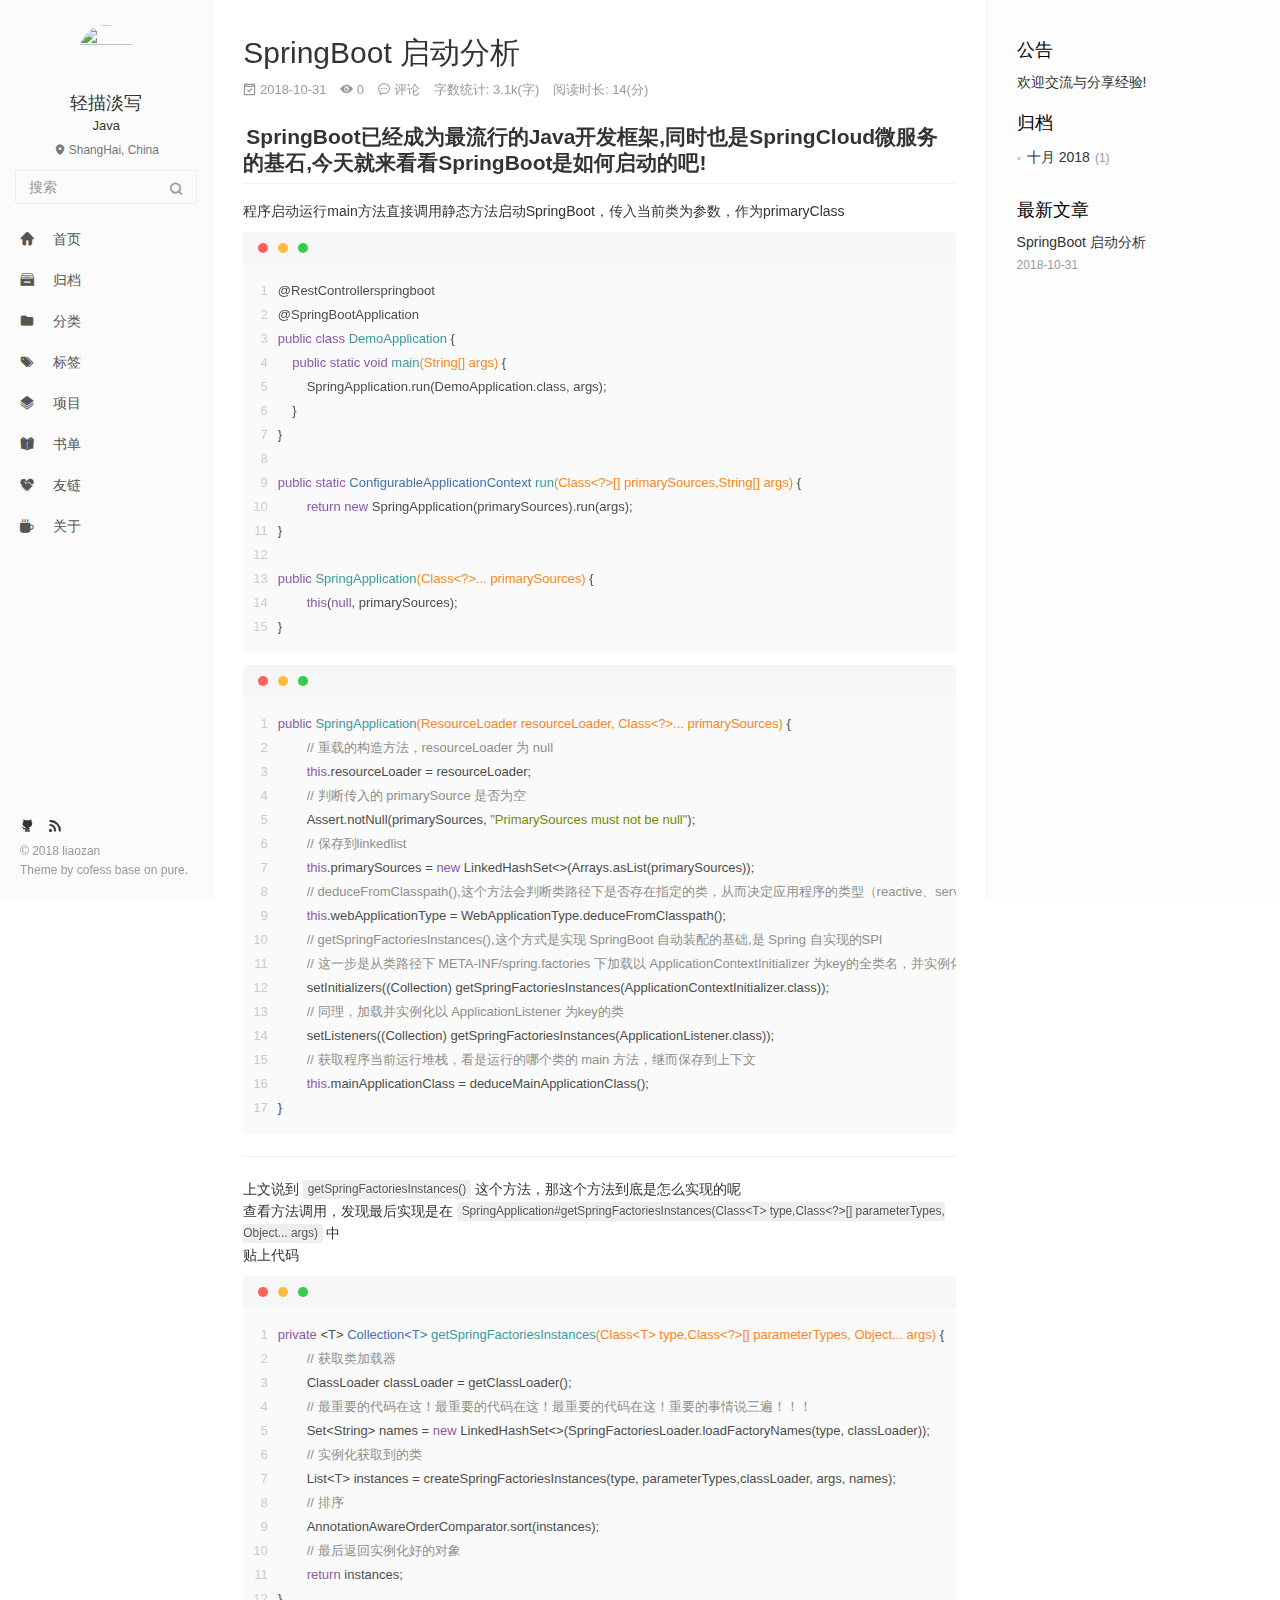
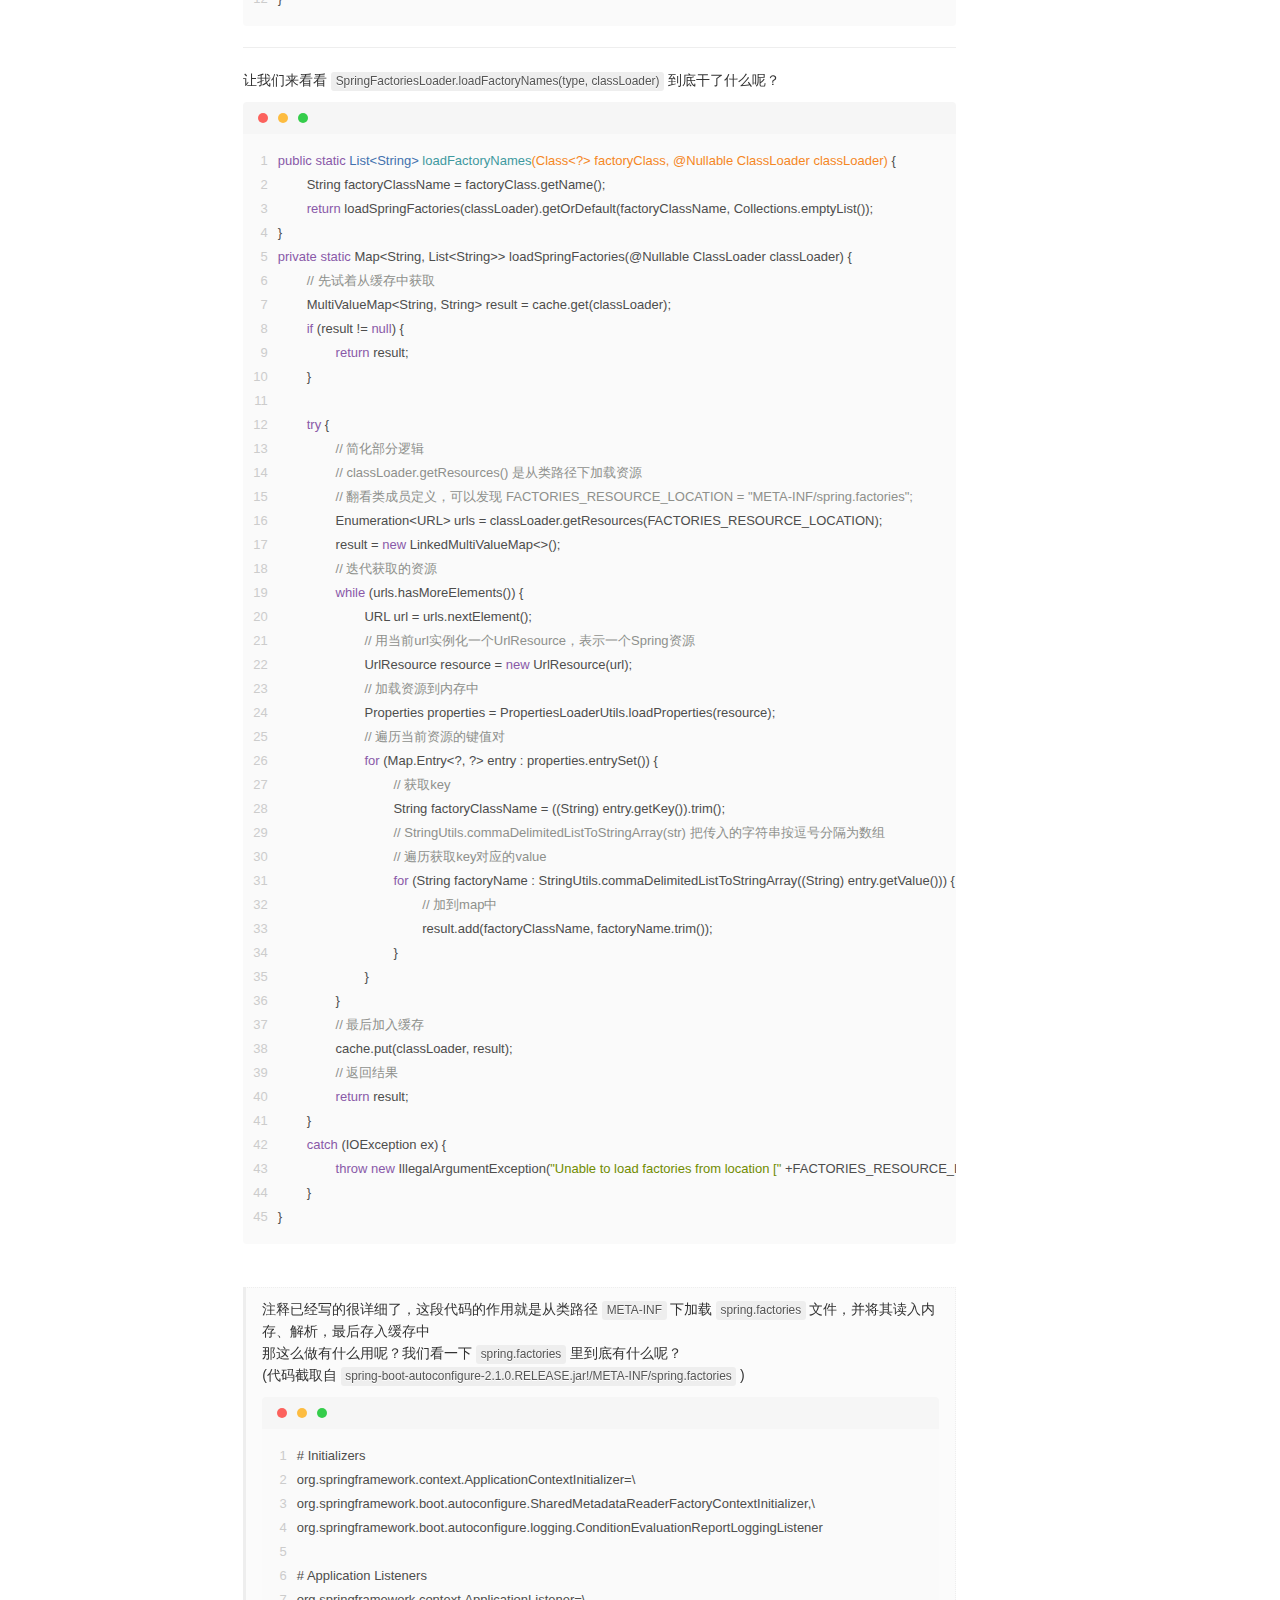
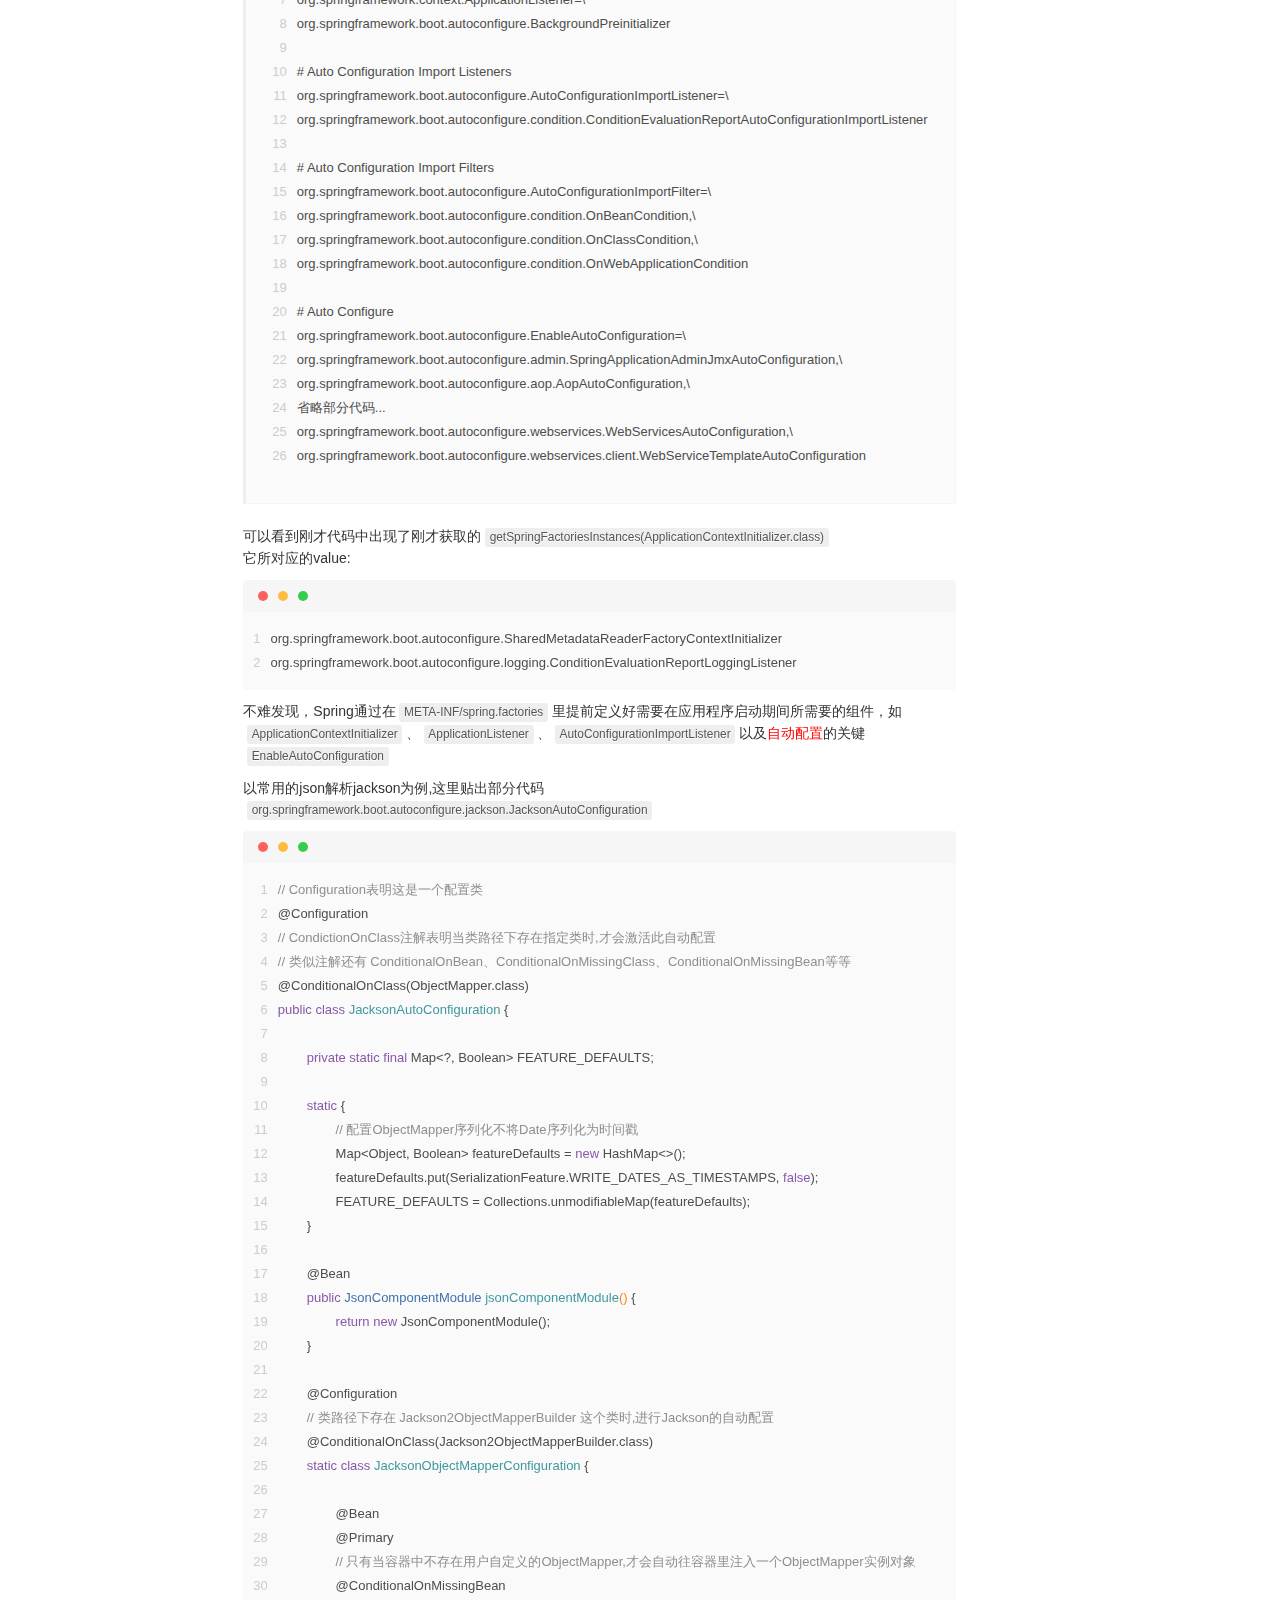
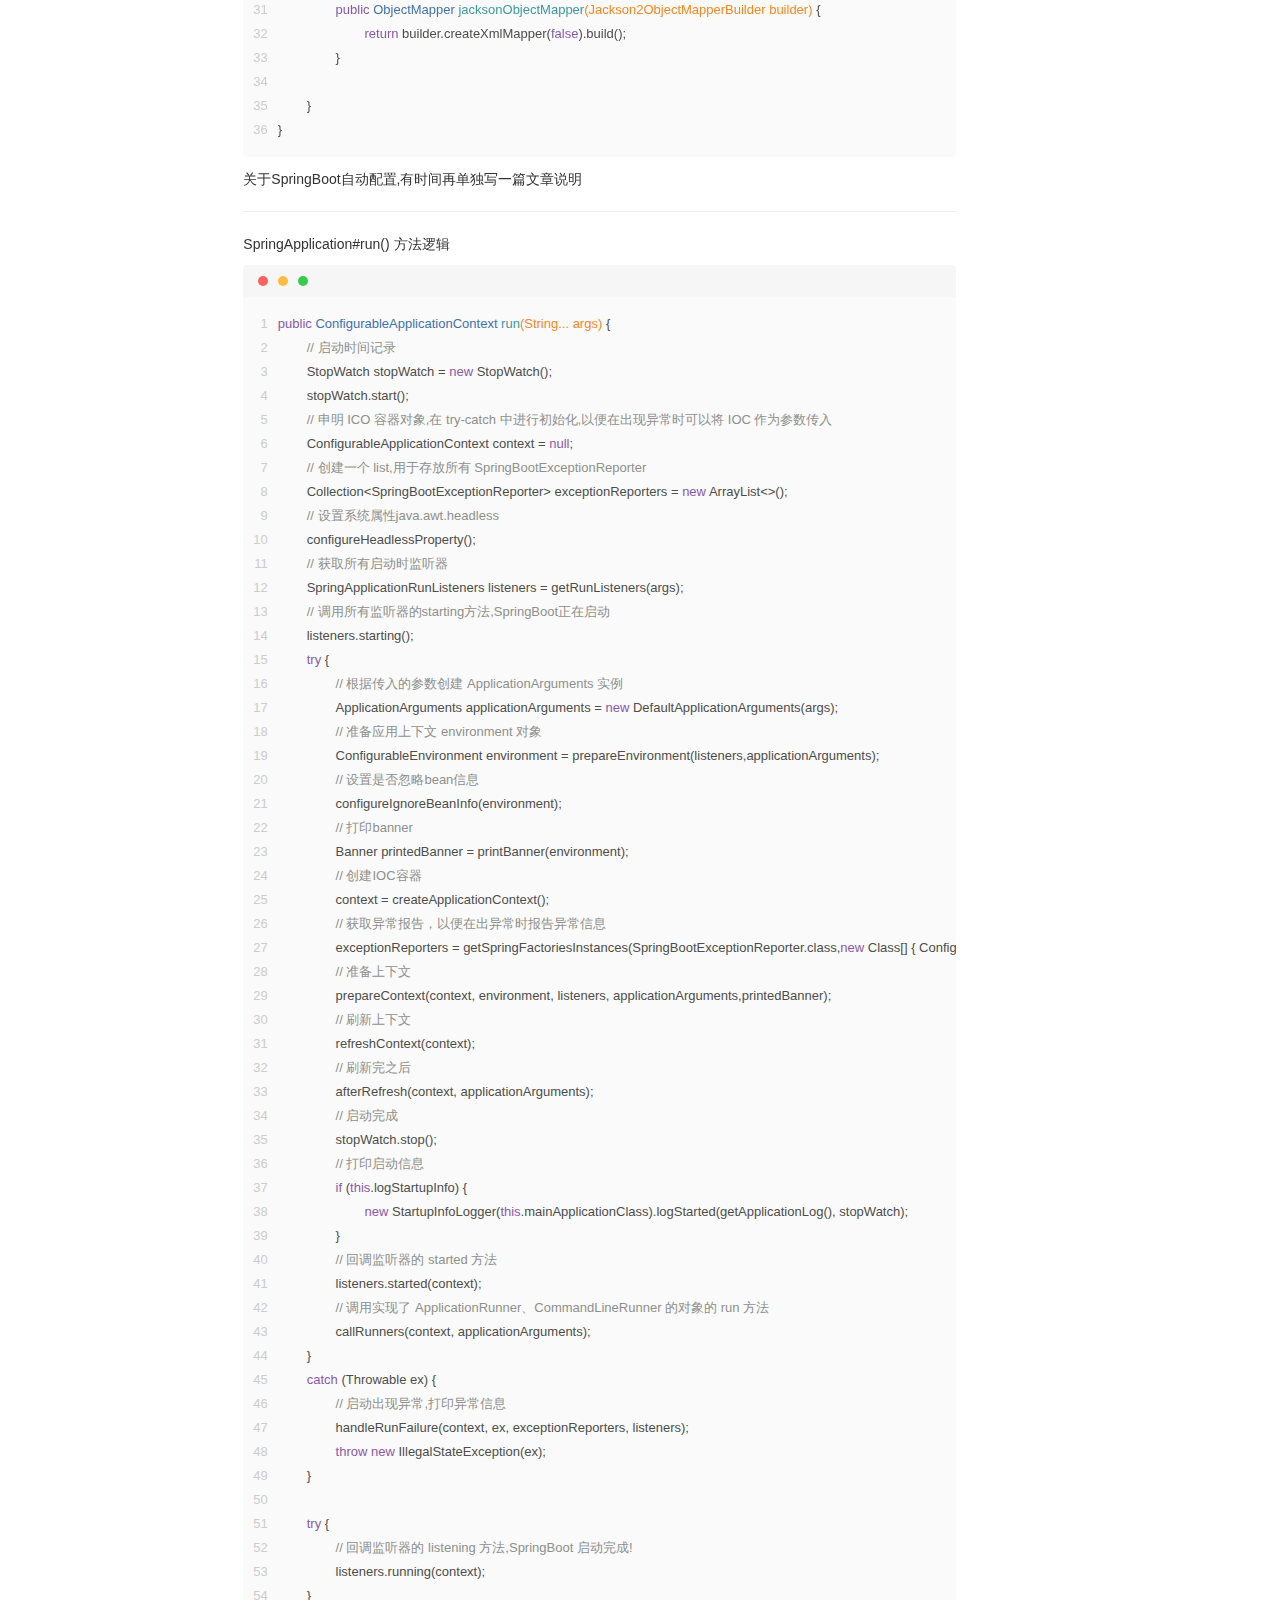
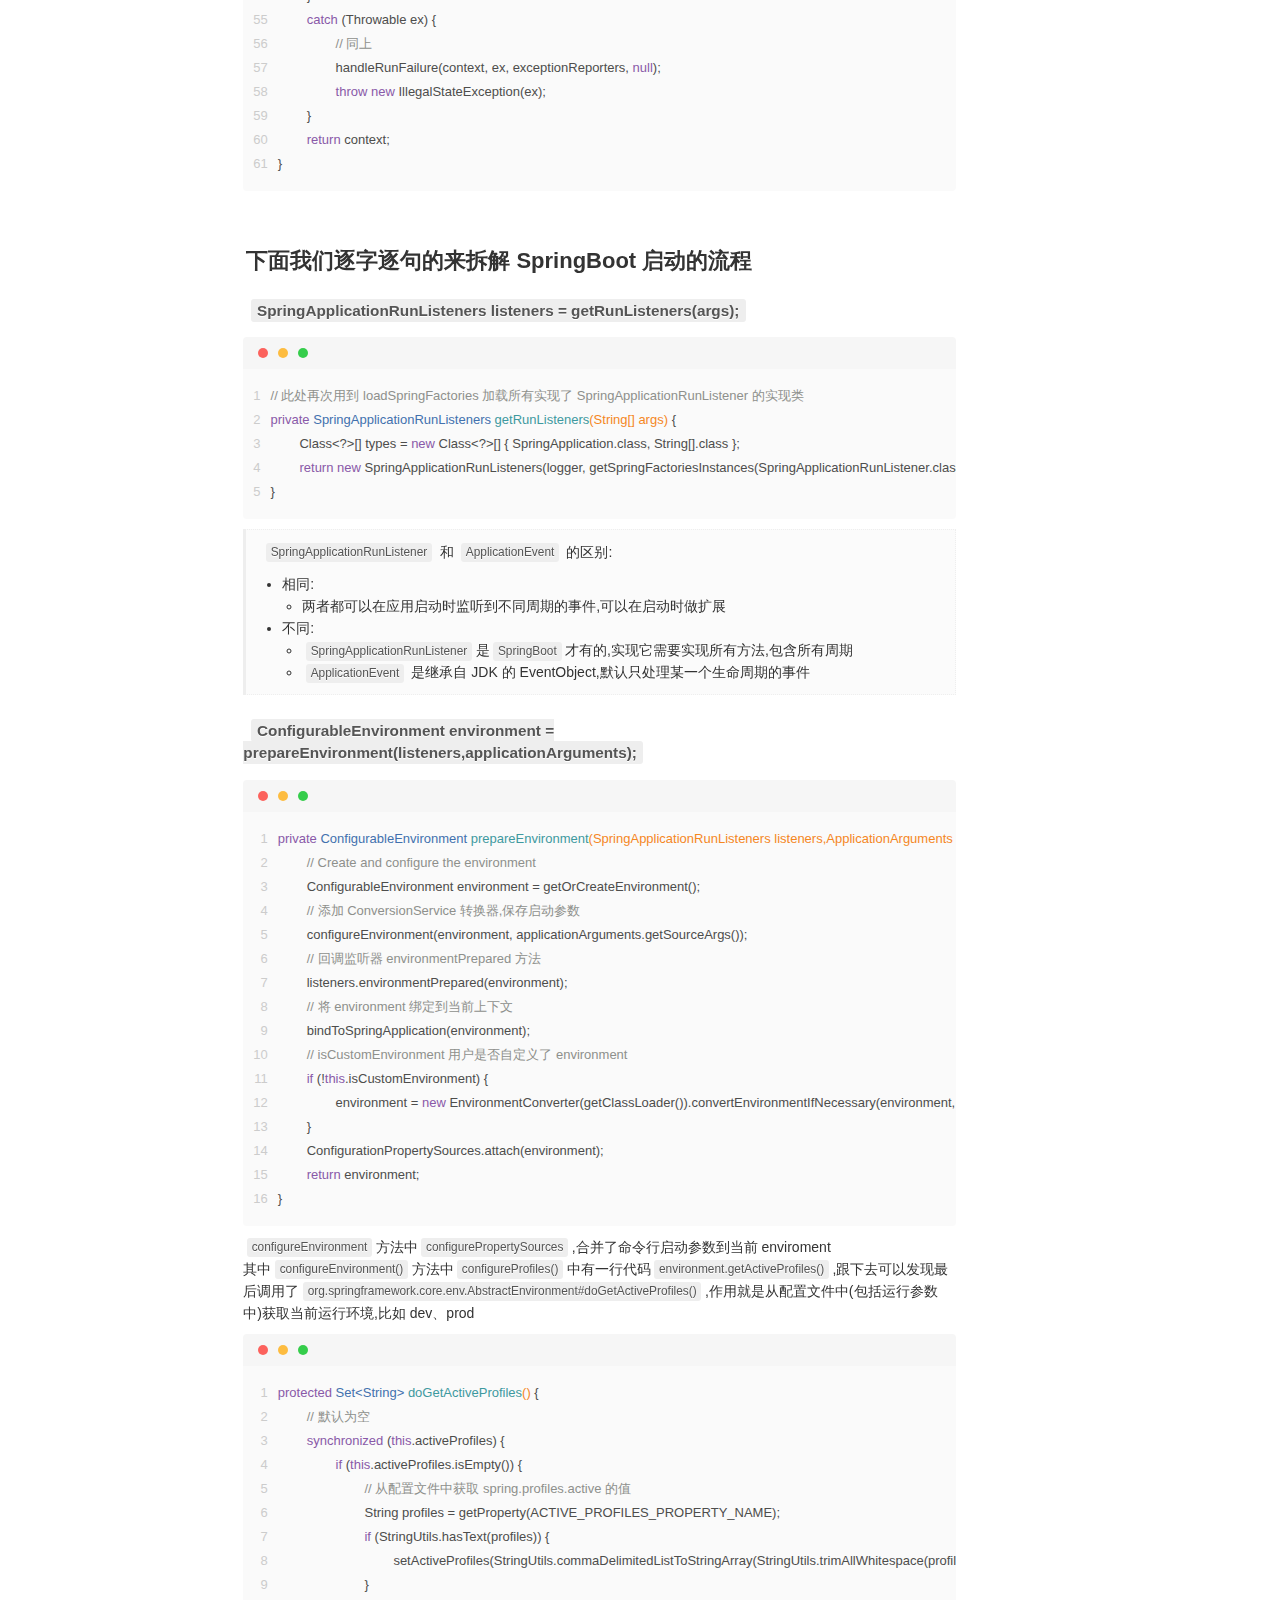
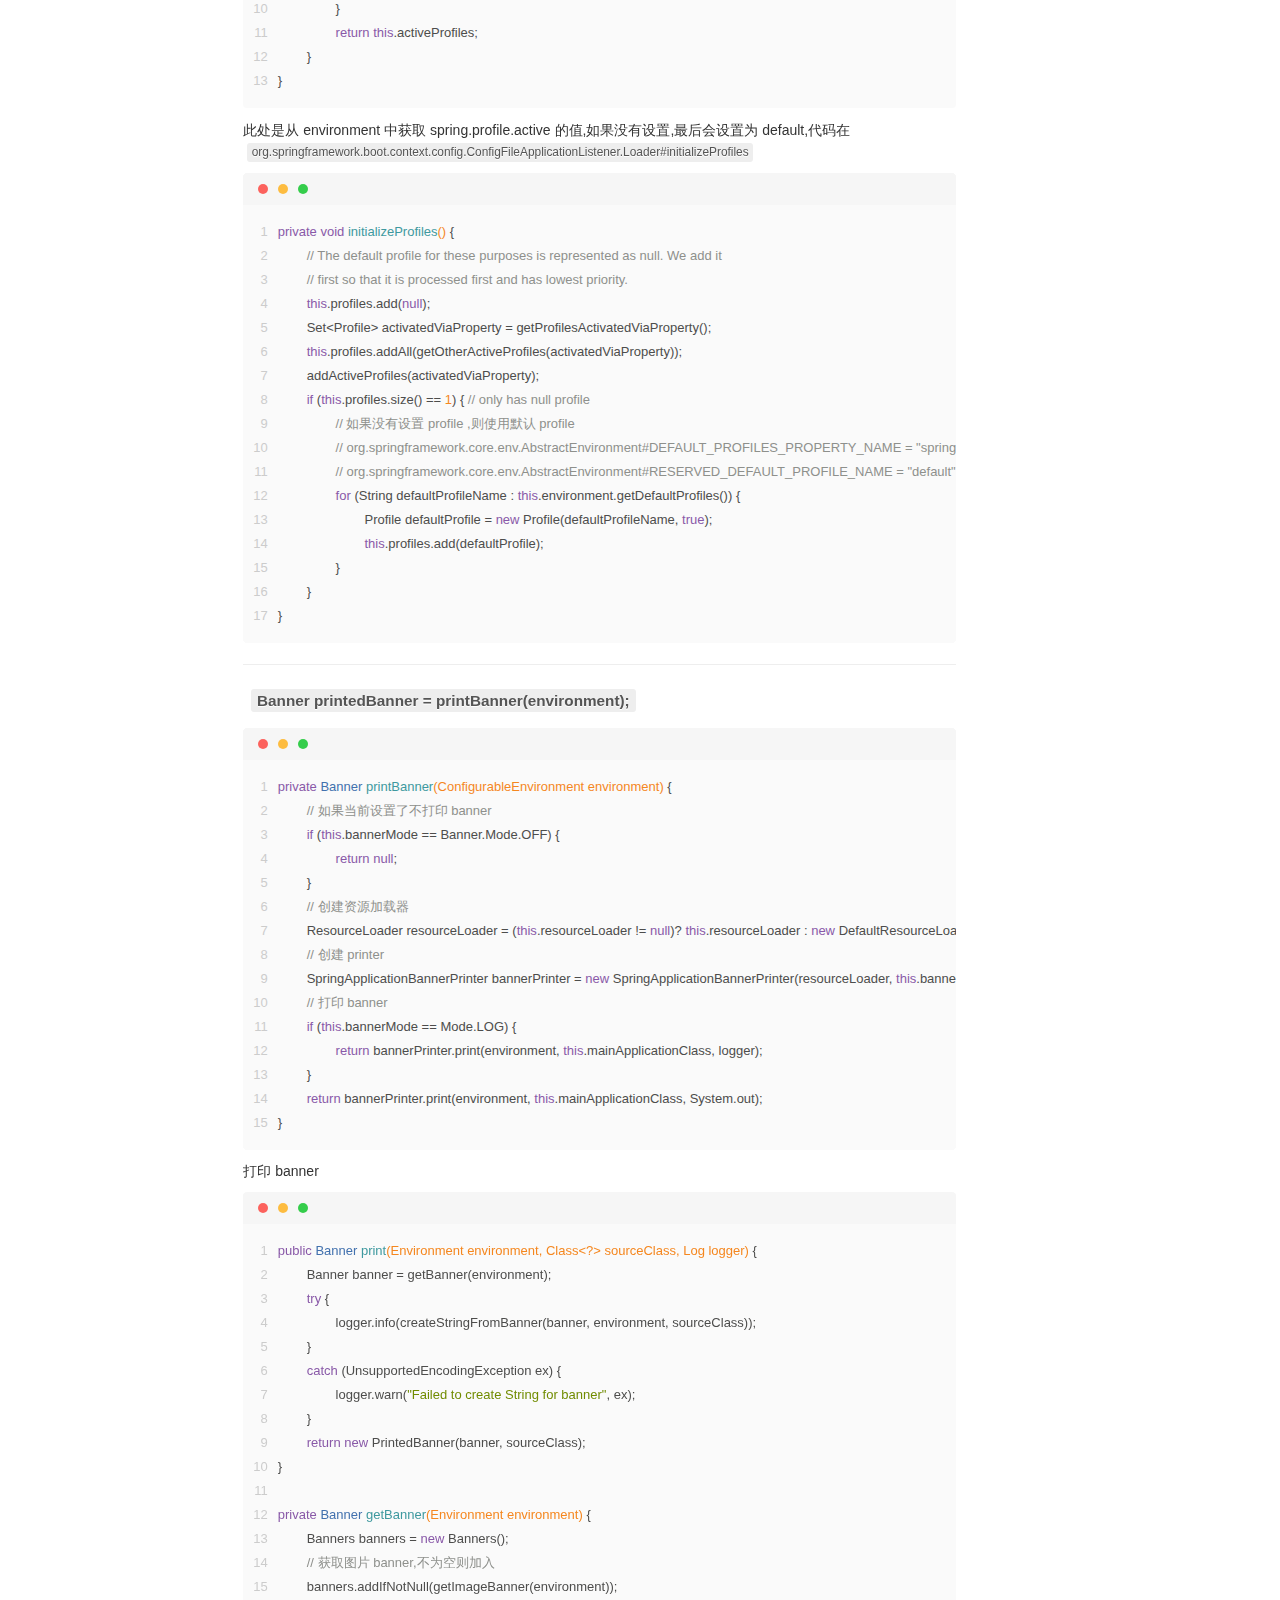
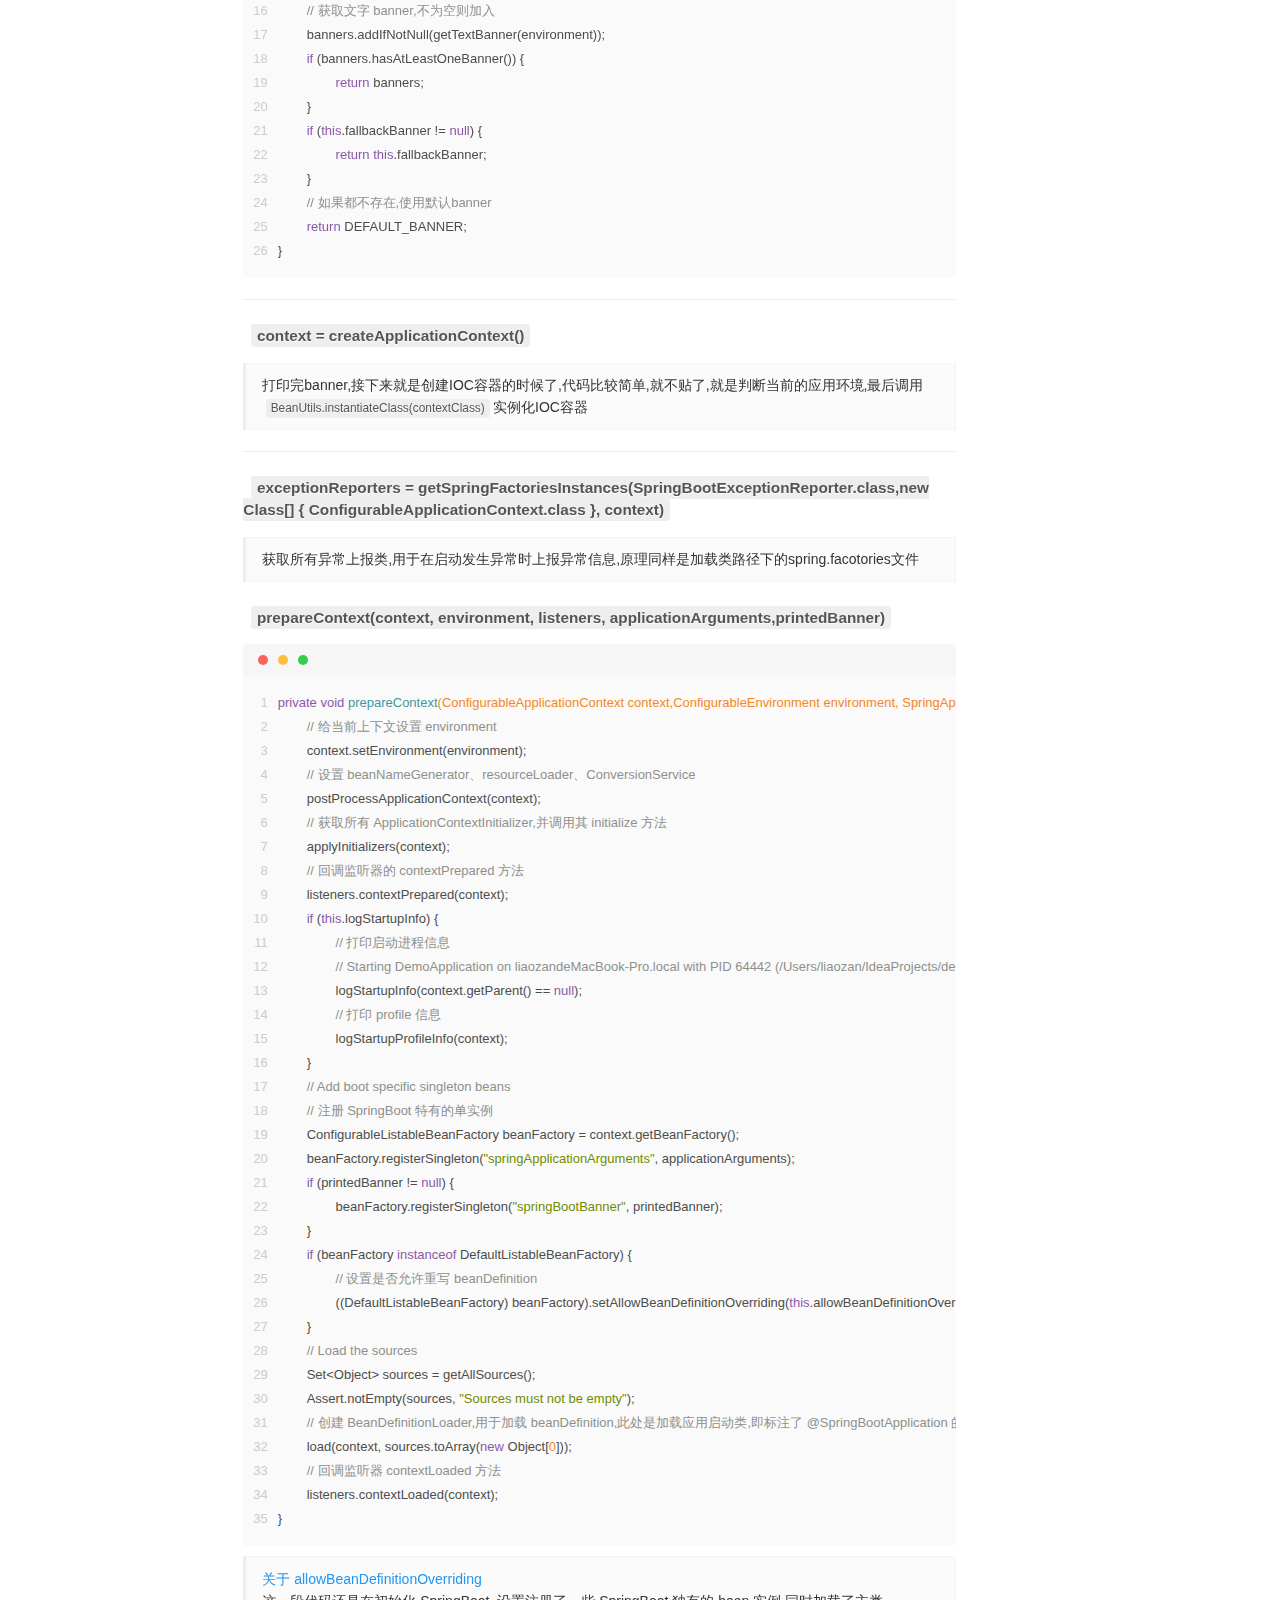
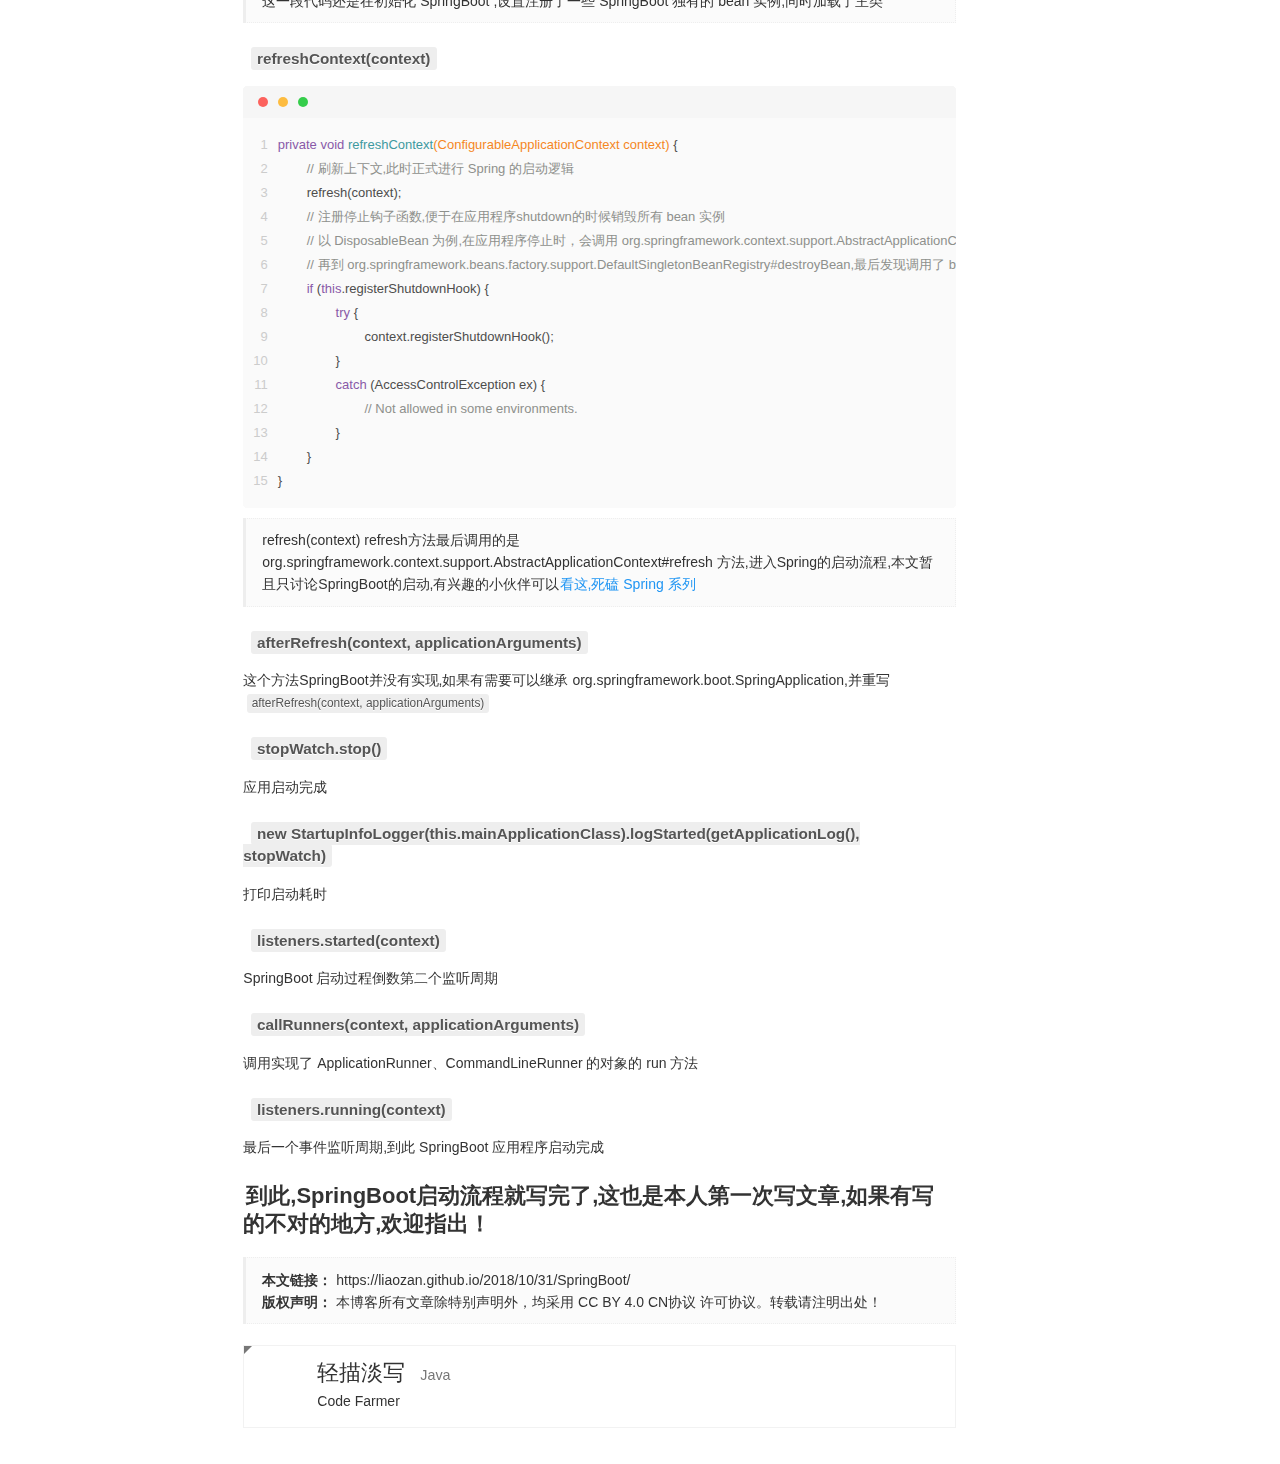
==== commit 8760ce10: "Site updated: 2018-11-18 01:57:41" ====
--- a/index.html
+++ b/index.html
@@ -180,8 +180,6 @@
     	
         <li><a href="https://github.com/liaozan" target="_blank" title="Github" data-toggle="tooltip" data-placement="top"><i class="icon icon-github"></i></a></li>
         
-        <li><a href="http://weibo.com/cofess" target="_blank" title="Weibo" data-toggle="tooltip" data-placement="top"><i class="icon icon-weibo"></i></a></li>
-        
         <li><a href="/atom.xml" target="_blank" title="Rss" data-toggle="tooltip" data-placement="top"><i class="icon icon-rss"></i></a></li>
         
     </ul>
@@ -282,6 +280,13 @@
         
 
         
+	<span class="article-read hidden-xs">
+	    <i class="icon icon-eye-fill" aria-hidden="true"></i>
+	    <span id="busuanzi_container_page_pv">
+			<span id="busuanzi_value_page_pv">0</span>
+		</span>
+	</span>
+
 
         <span class="post-comment"><i class="icon icon-comment"></i> <a href="/2018/10/31/SpringBoot/#comments" class="article-comment-link">评论</a></span>
         
@@ -410,8 +415,6 @@
     	
         <li><a href="https://github.com/liaozan" target="_blank" title="Github" data-toggle="tooltip" data-placement="top"><i class="icon icon-github"></i></a></li>
         
-        <li><a href="http://weibo.com/cofess" target="_blank" title="Weibo" data-toggle="tooltip" data-placement="top"><i class="icon icon-weibo"></i></a></li>
-        
         <li><a href="/atom.xml" target="_blank" title="Rss" data-toggle="tooltip" data-placement="top"><i class="icon icon-rss"></i></a></li>
         
     </ul>
@@ -465,6 +468,8 @@
 
 
    
+<script async src="//busuanzi.ibruce.info/busuanzi/2.3/busuanzi.pure.mini.js"></script>
+
 
 
 
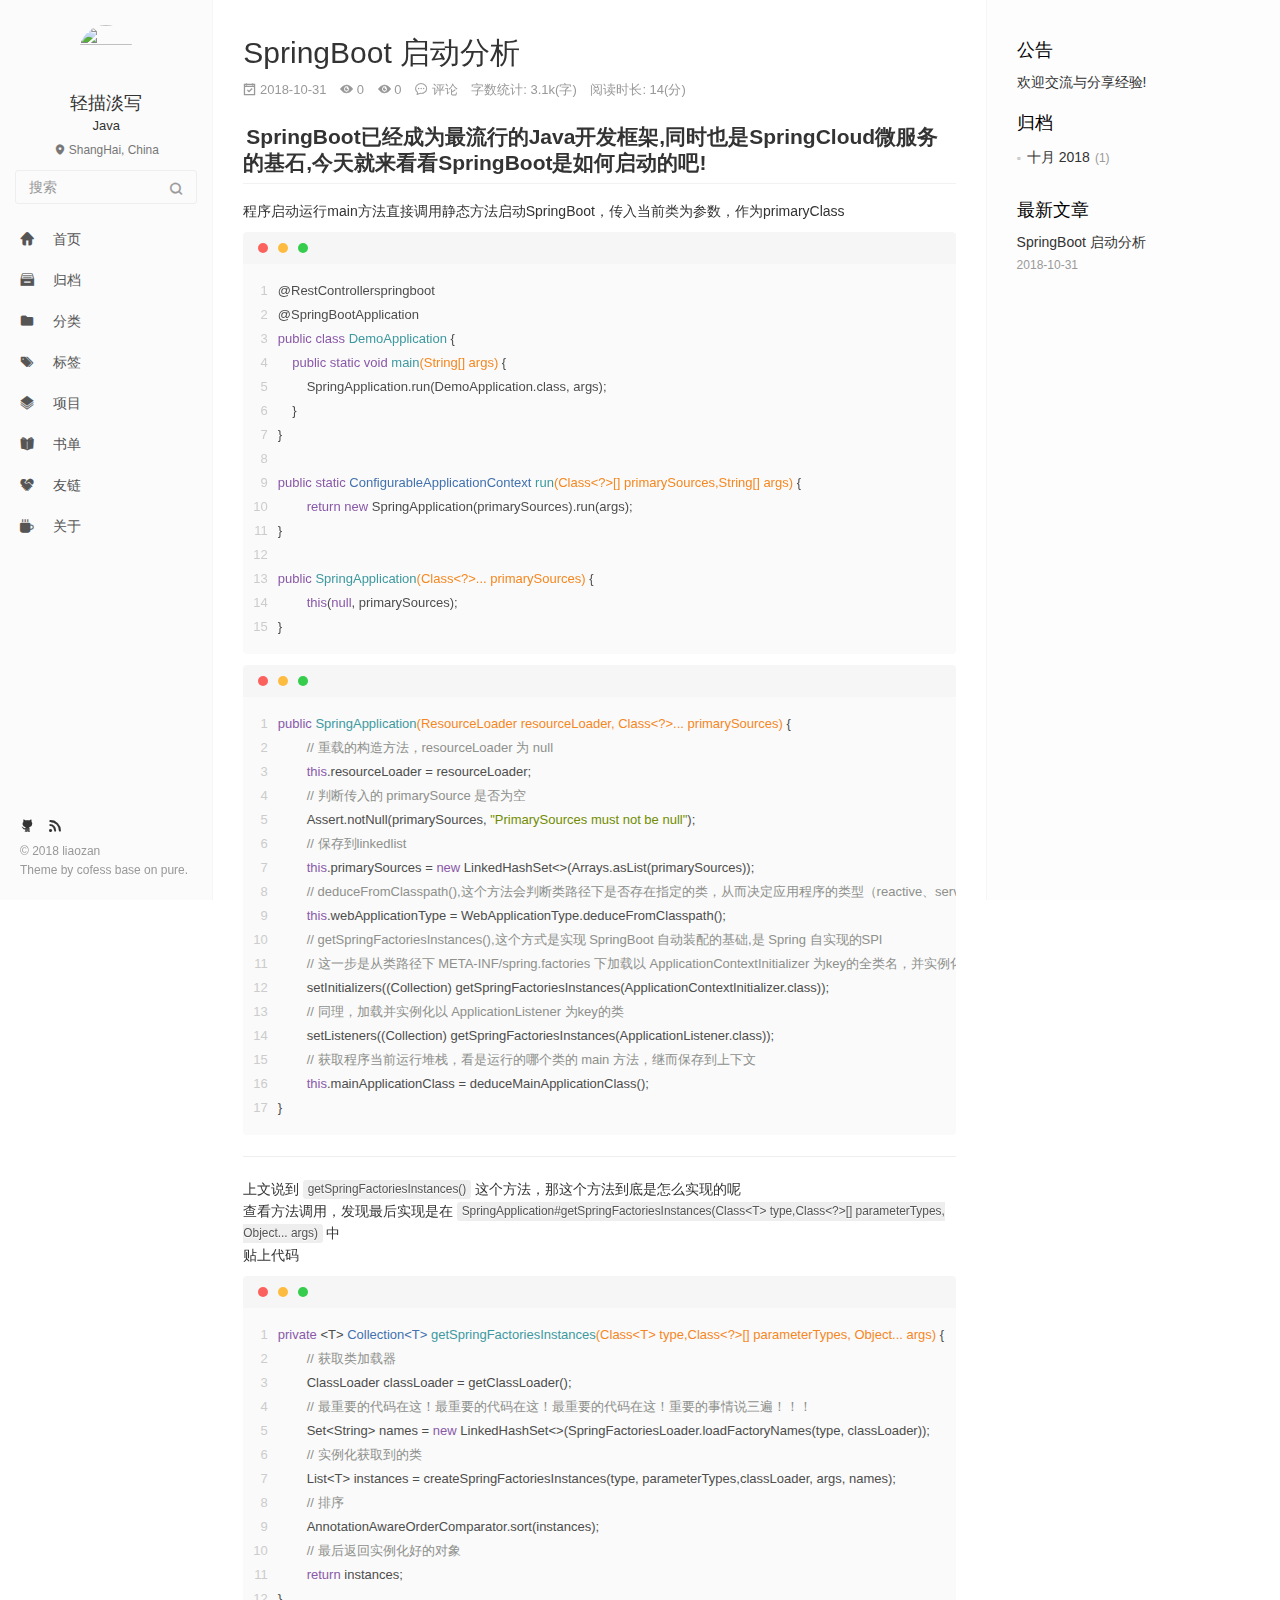
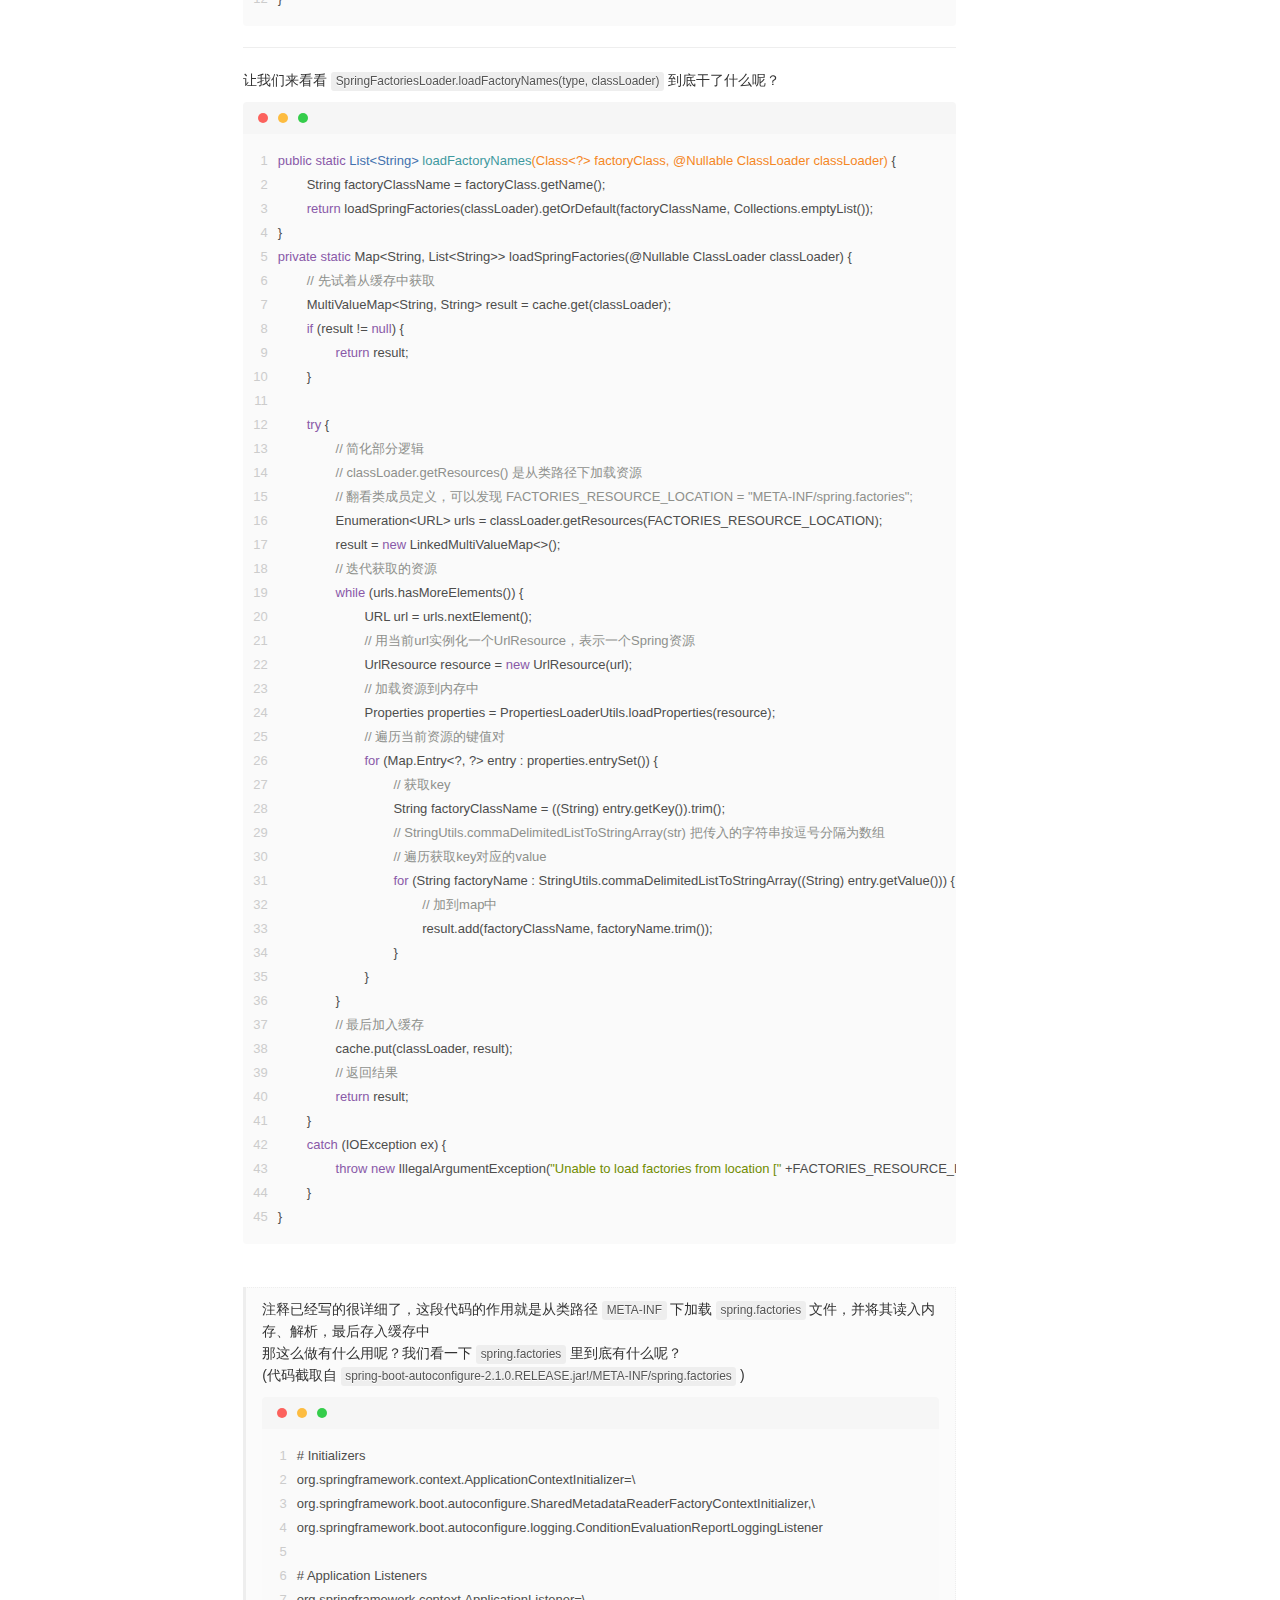
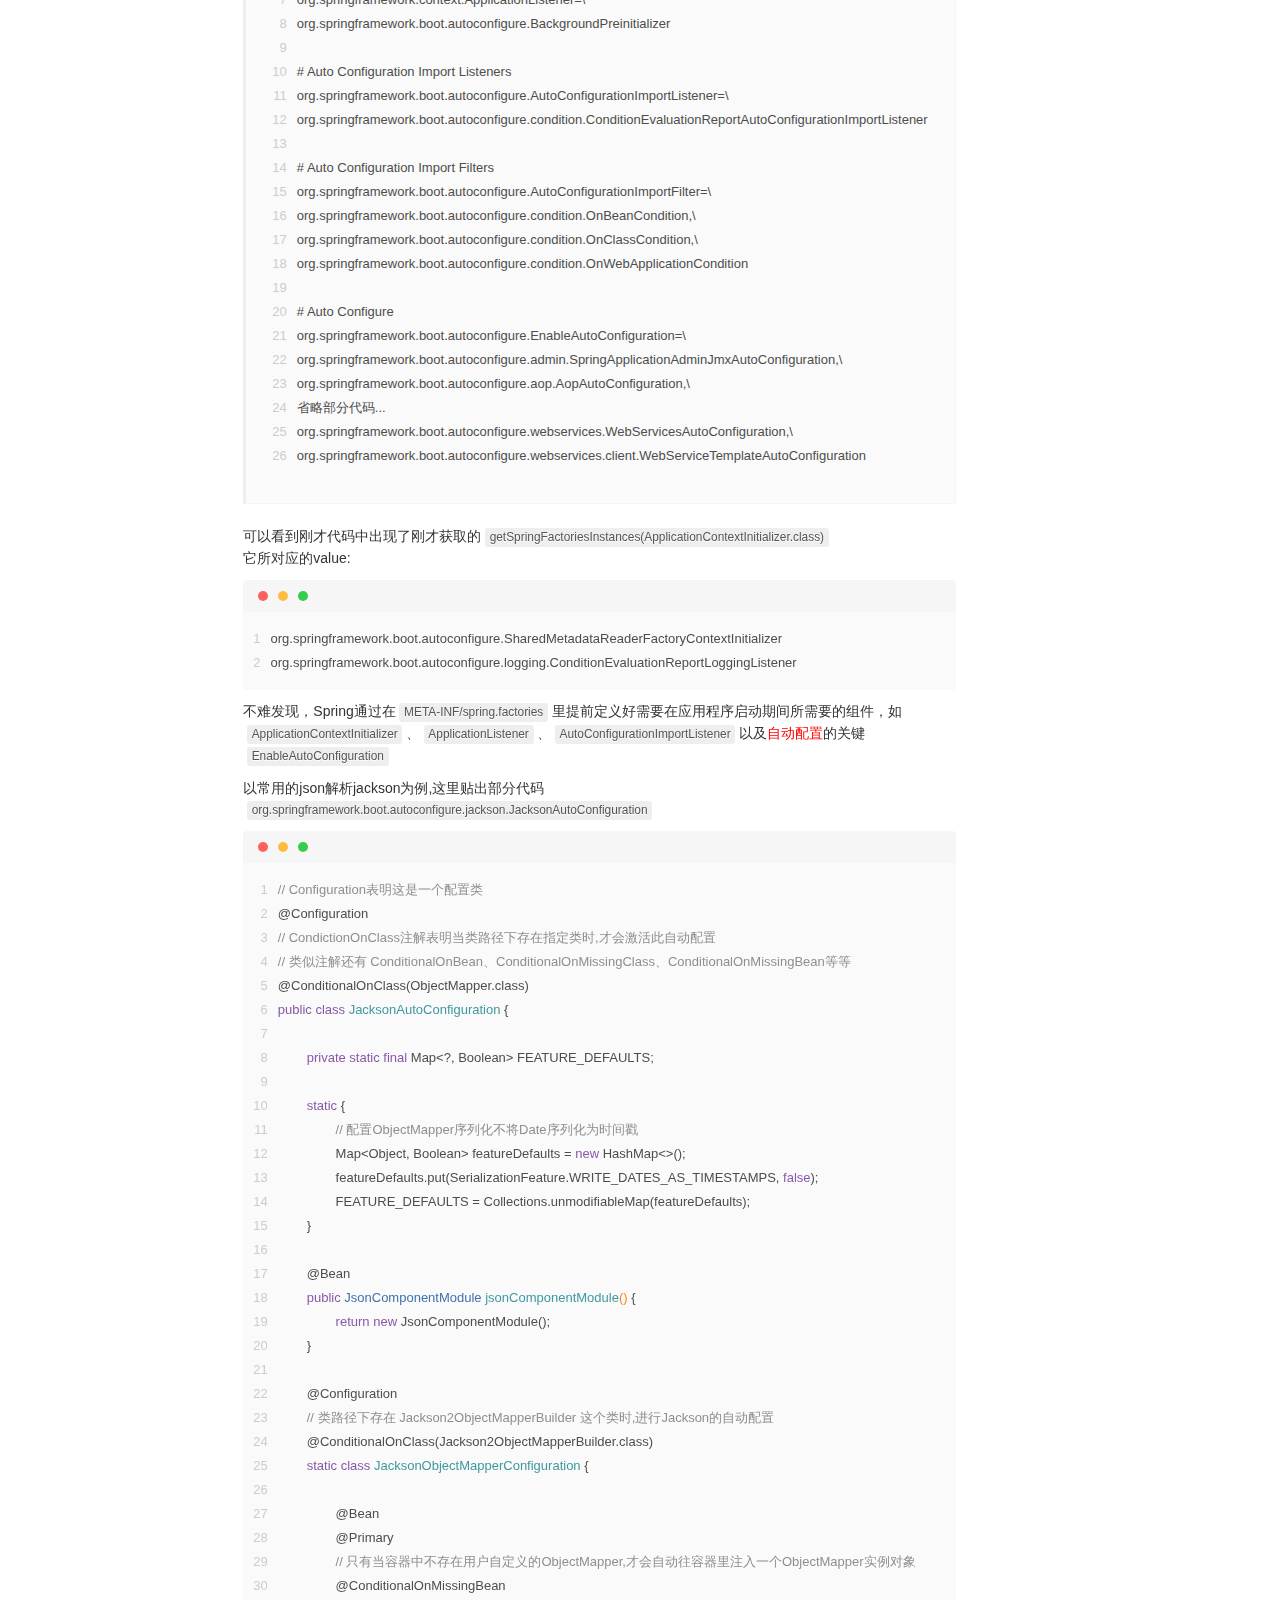
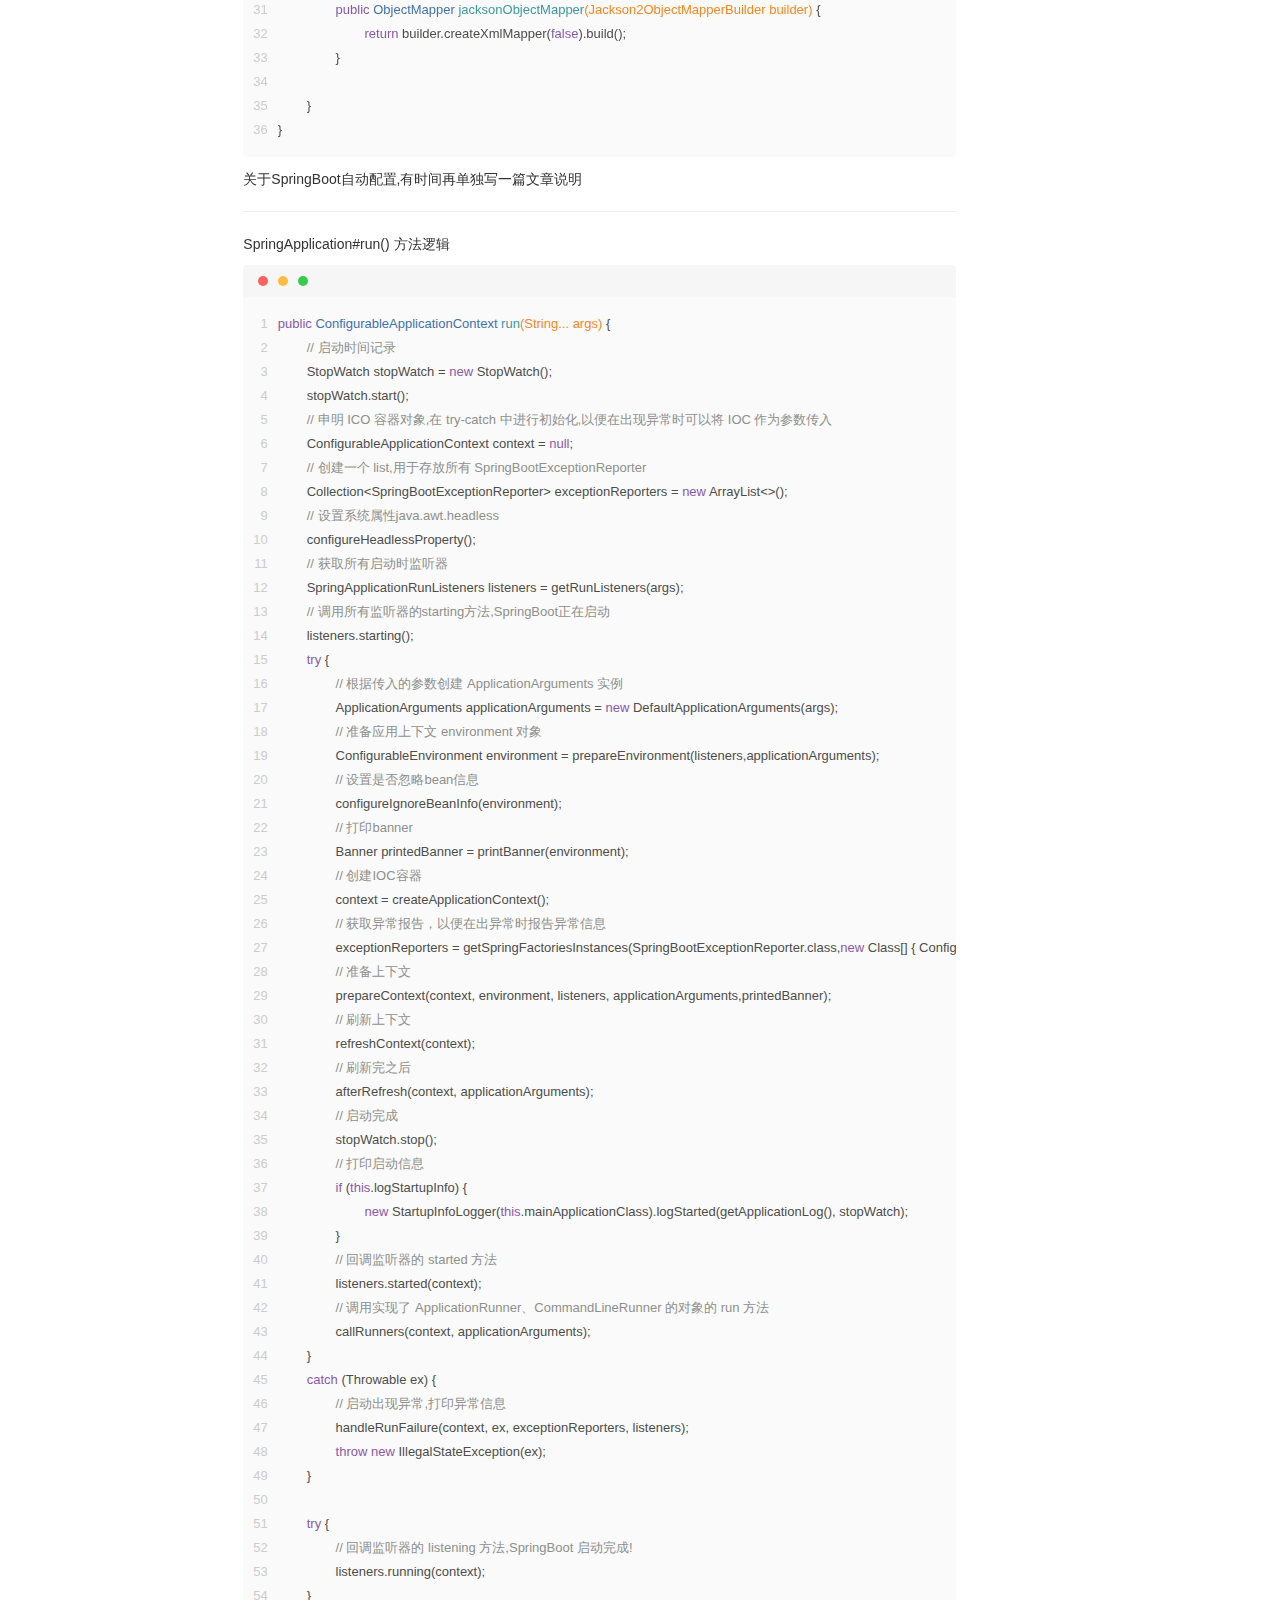
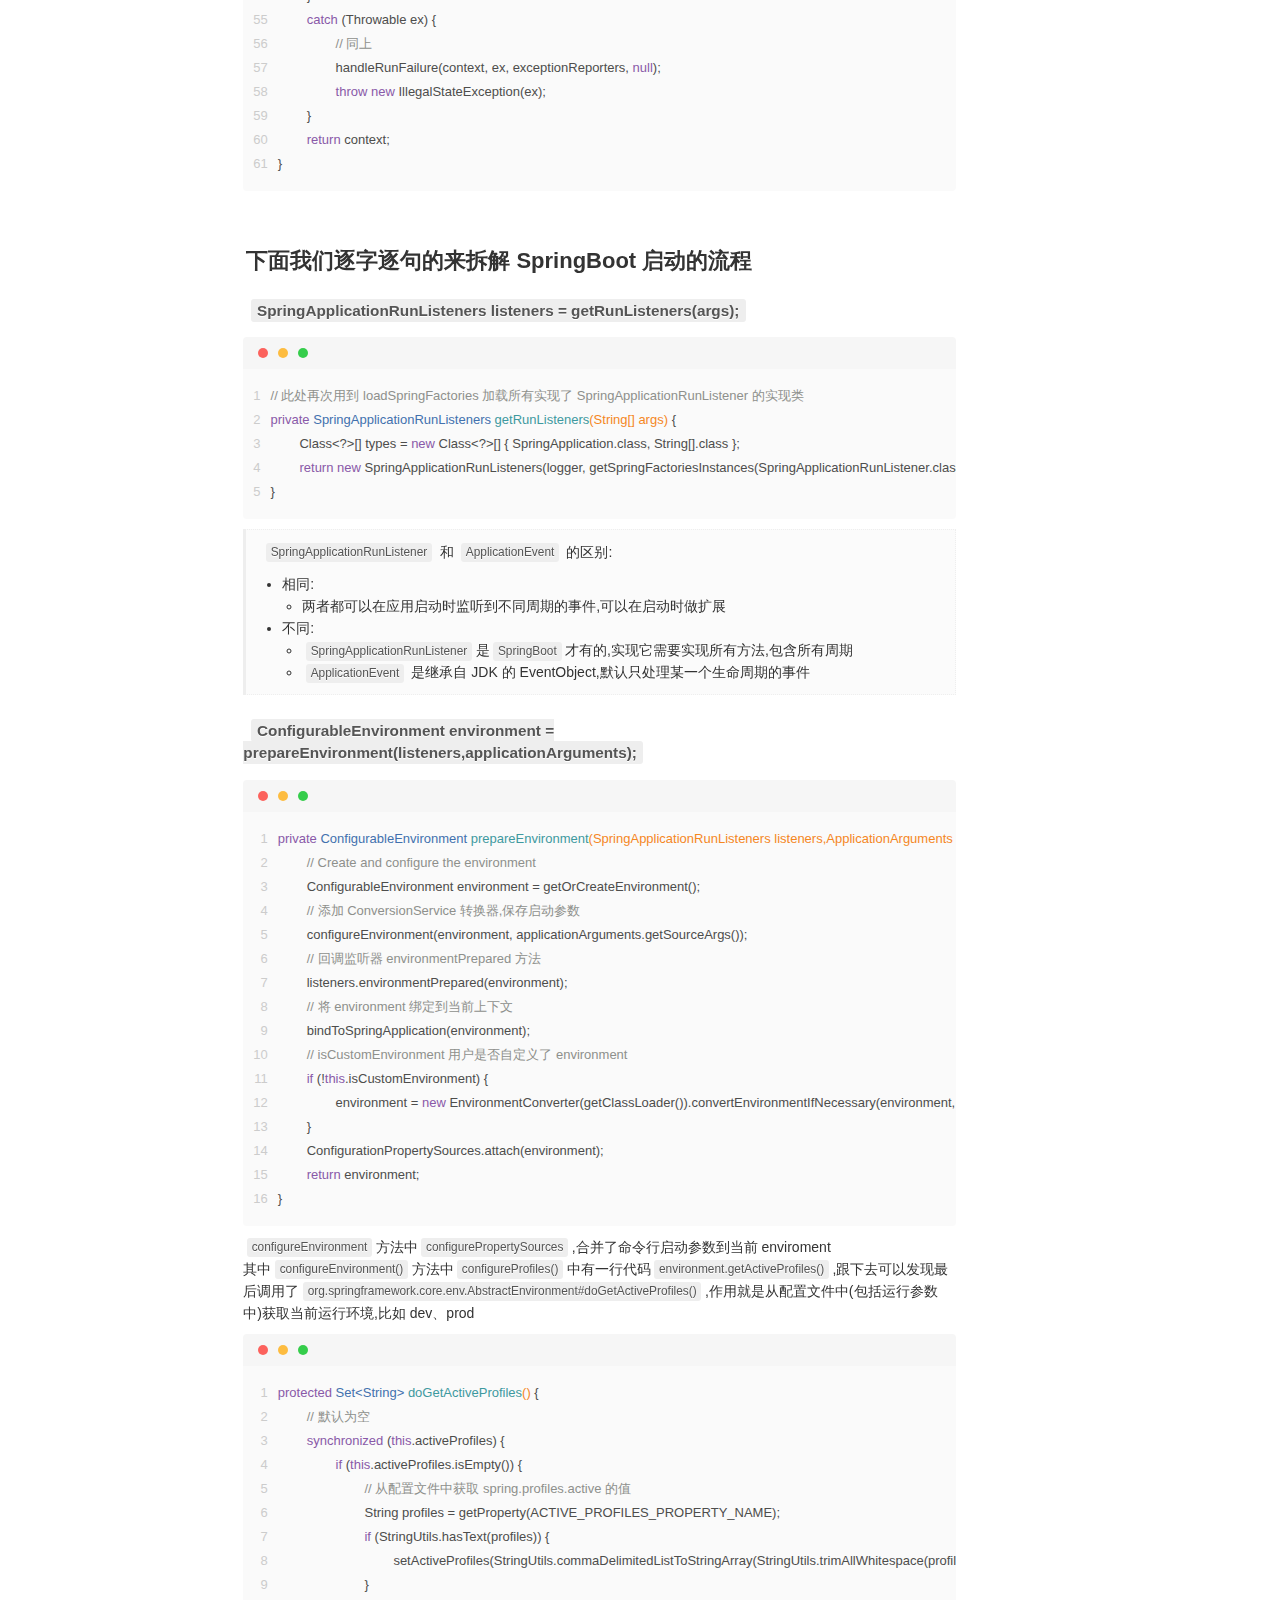
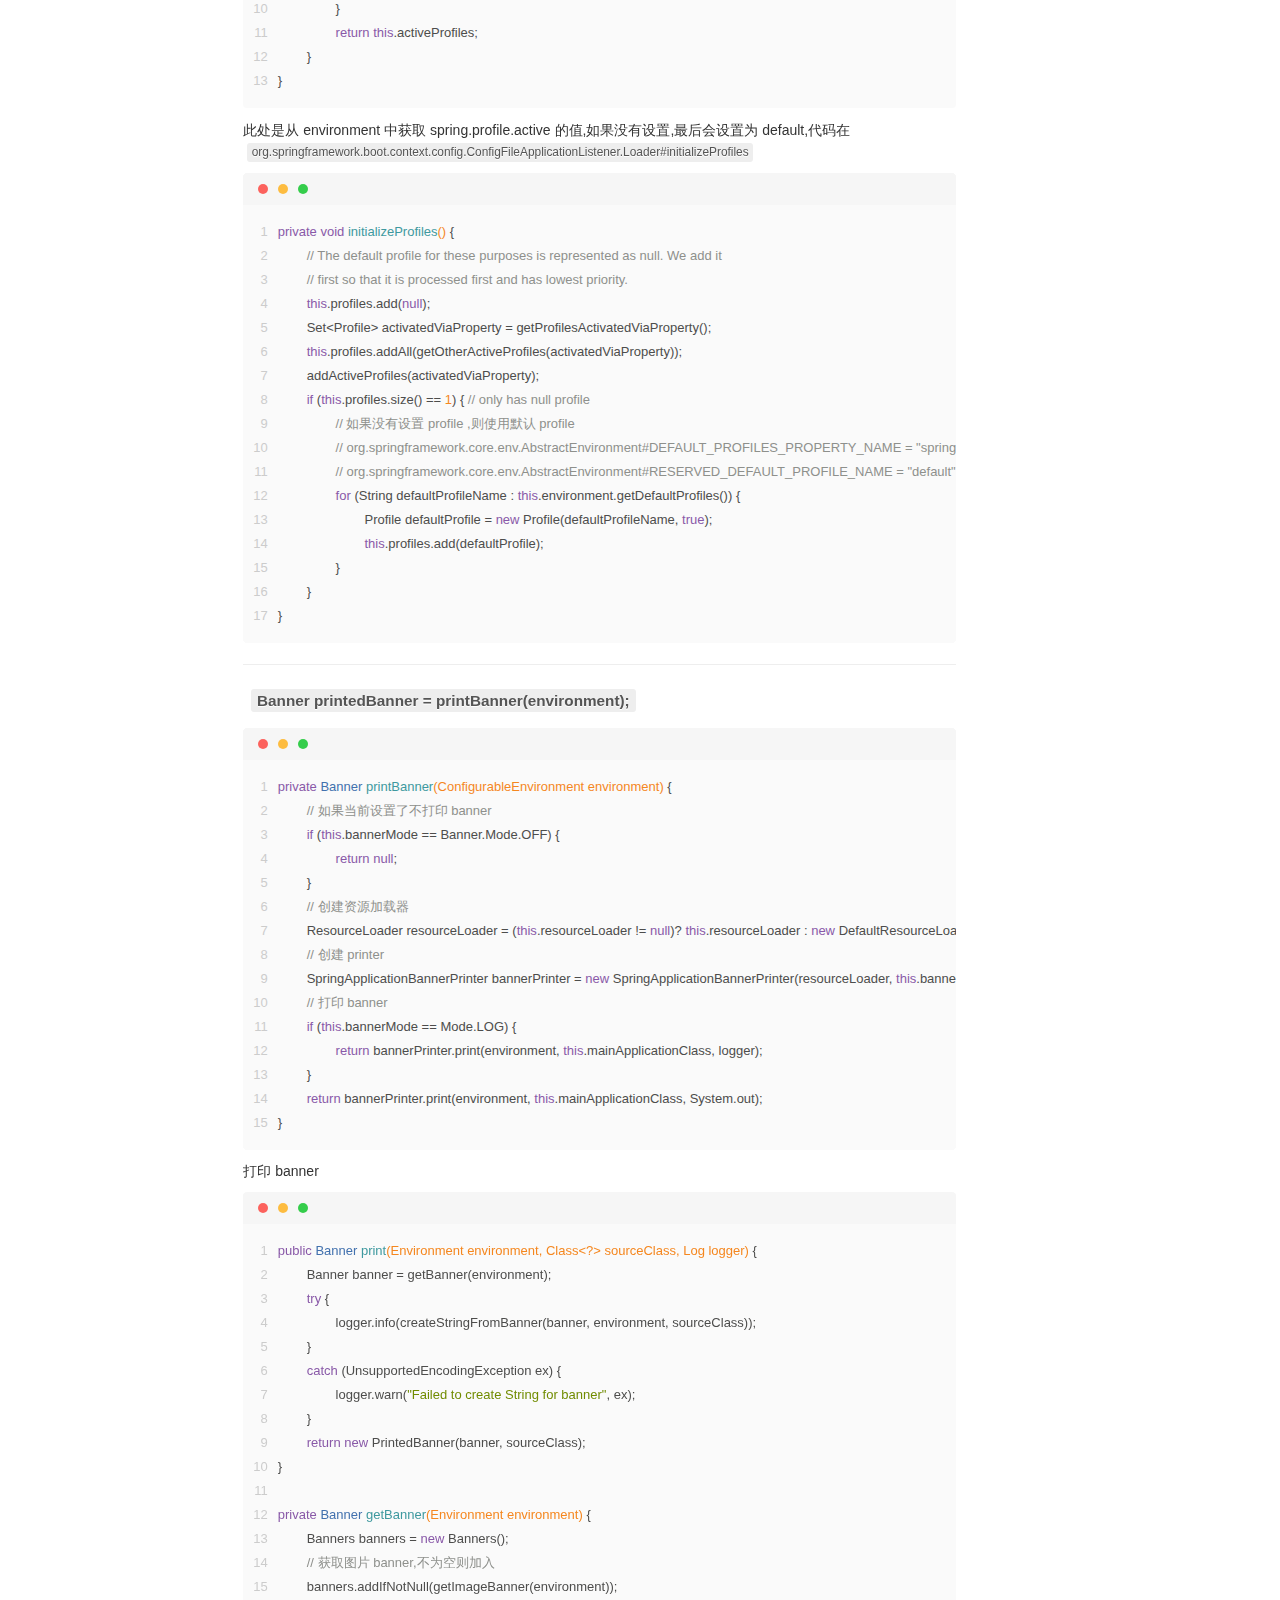
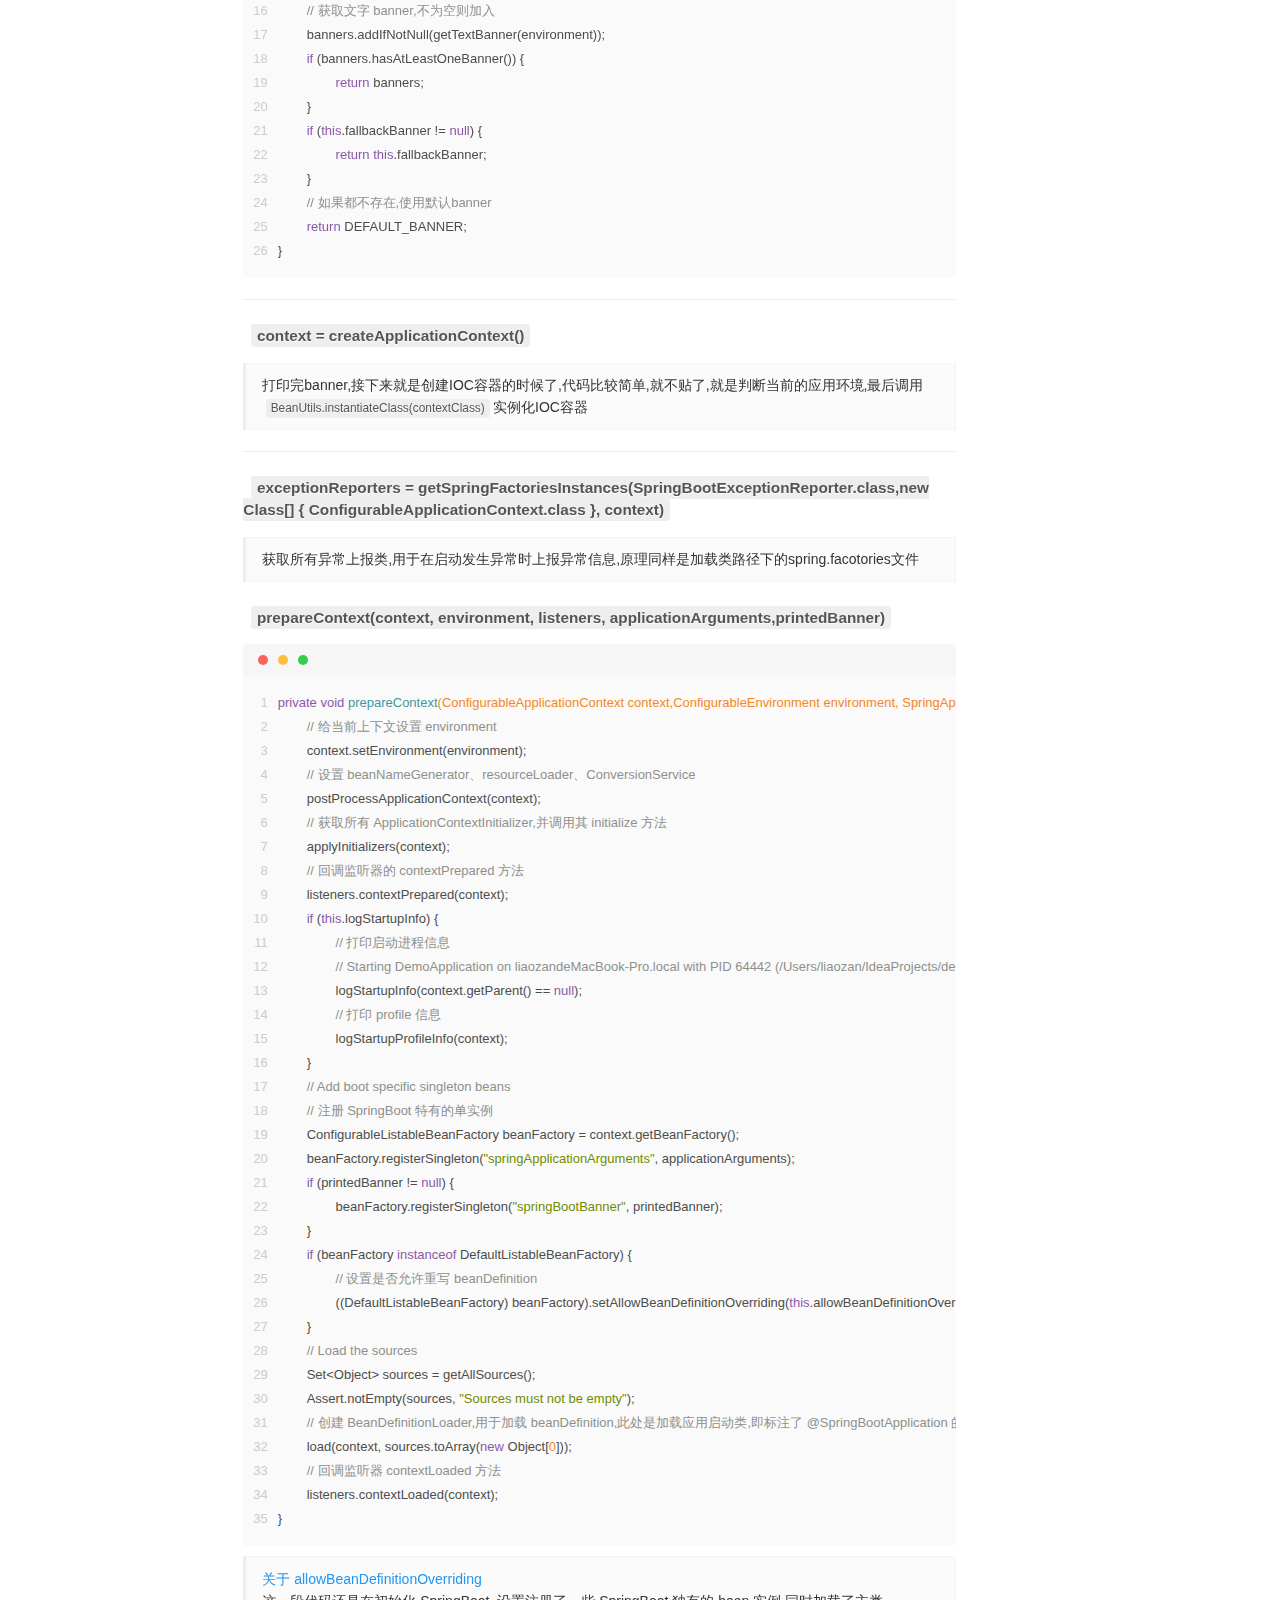
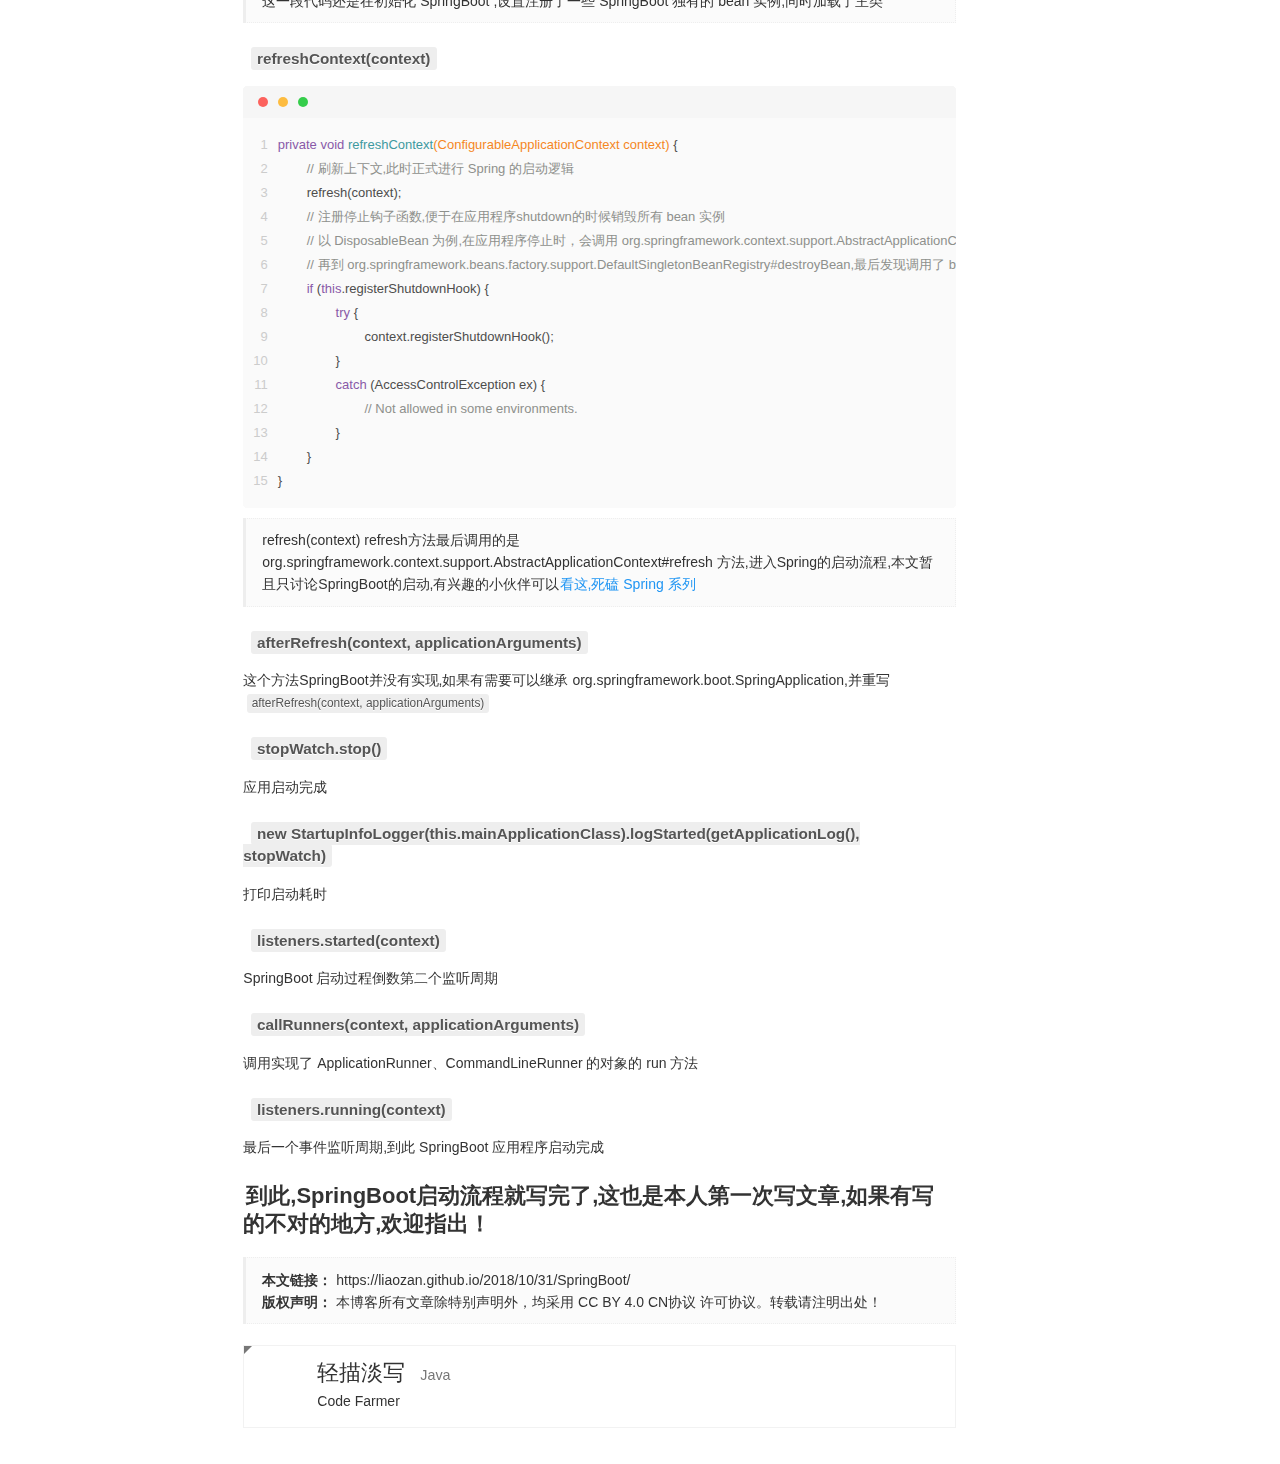
==== commit 01d3a88f: "Site updated: 2018-11-18 02:03:46" ====
--- a/index.html
+++ b/index.html
@@ -287,6 +287,11 @@
 		</span>
 	</span>
 
+
+	<span class="article-read hidden-xs">
+    	<i class="icon icon-eye-fill" aria-hidden="true"></i>
+    	<span id="/2018/10/31/SpringBoot/" class="leancloud_visitors" data-flag-title="SpringBoot 启动分析">0</span>
+    </span>
 
         <span class="post-comment"><i class="icon icon-comment"></i> <a href="/2018/10/31/SpringBoot/#comments" class="article-comment-link">评论</a></span>
         
@@ -472,6 +477,96 @@
 
 
 
+<!-- custom analytics part create by xiamo -->
+<script defer src="https://cdn1.lncld.net/static/js/av-min-1.2.1.js"></script>
+<script defer>
+AV.init({
+  appId: 'mSvvW2F4paIRxEUMAB5Huaiu-gzGzoHsz',
+  appKey: 'Y14BYoQJ9zXDs7r0CsiyIkNs'
+});
+
+function showTime(Counter) {
+	var query = new AV.Query(Counter);
+		var visitors= $('.leancloud_visitors');
+		query.greaterThanOrEqualTo("time", 0);		
+		query.find({
+			success: function(results) {
+				if (results.length == 0) {				
+					return;
+				}
+				var data = results;
+				visitors.each(function(){
+					var url = $(this).attr('id').trim();					
+					for (var i = 0; i < data.length; i++) {
+						var object = data[i];
+						var content = object.get('time');
+						var _url = object.get('url')
+						if(url == _url){
+							$(this).text(content);
+						}
+					}
+				})
+				
+			},
+			error: function(object, error) {
+				console.log("Error: " + error.code + " " + error.message);
+			}
+		});
+}
+
+function addCount(Counter) {
+	var Counter = AV.Object.extend("Counter");
+	url = $(".leancloud_visitors").attr('id').trim();
+	title = $(".leancloud_visitors").attr('data-flag-title').trim();
+	var query = new AV.Query(Counter);
+	query.equalTo("url", url);
+	query.find({
+		success: function(results) {
+			if (results.length > 0) {
+				var counter = results[0];
+				counter.fetchWhenSave(true);
+				counter.increment("time");
+				counter.save(null, {
+					success: function(counter) {
+						var content = counter.get('time');
+						$(document.getElementById(url)).text(content);
+					},
+					error: function(counter, error) {
+						console.log('Failed to save Visitor num, with error message: ' + error.message);
+					}
+				});
+			} else {
+				var newcounter = new Counter();
+				newcounter.set("title", title);
+				newcounter.set("url", url);
+				newcounter.set("time", 1);
+				newcounter.save(null, {
+					success: function(newcounter) {
+					    console.log("newcounter.get('time')="+newcounter.get('time'));
+						var content = newcounter.get('time');
+						$(document.getElementById(url)).text(content);
+					},
+					error: function(newcounter, error) {
+						console.log('Failed to create');
+					}
+				});
+			}
+		},
+		error: function(error) {
+			console.log('Error:' + error.code + " " + error.message);
+		}
+	});
+}
+$(function() {
+	var Counter = AV.Object.extend("Counter");
+	if ($('.leancloud_visitors').length == 1) {
+		addCount(Counter);
+	} else {
+		showTime(Counter);
+	}
+}); 
+</script>
+
 
 
 
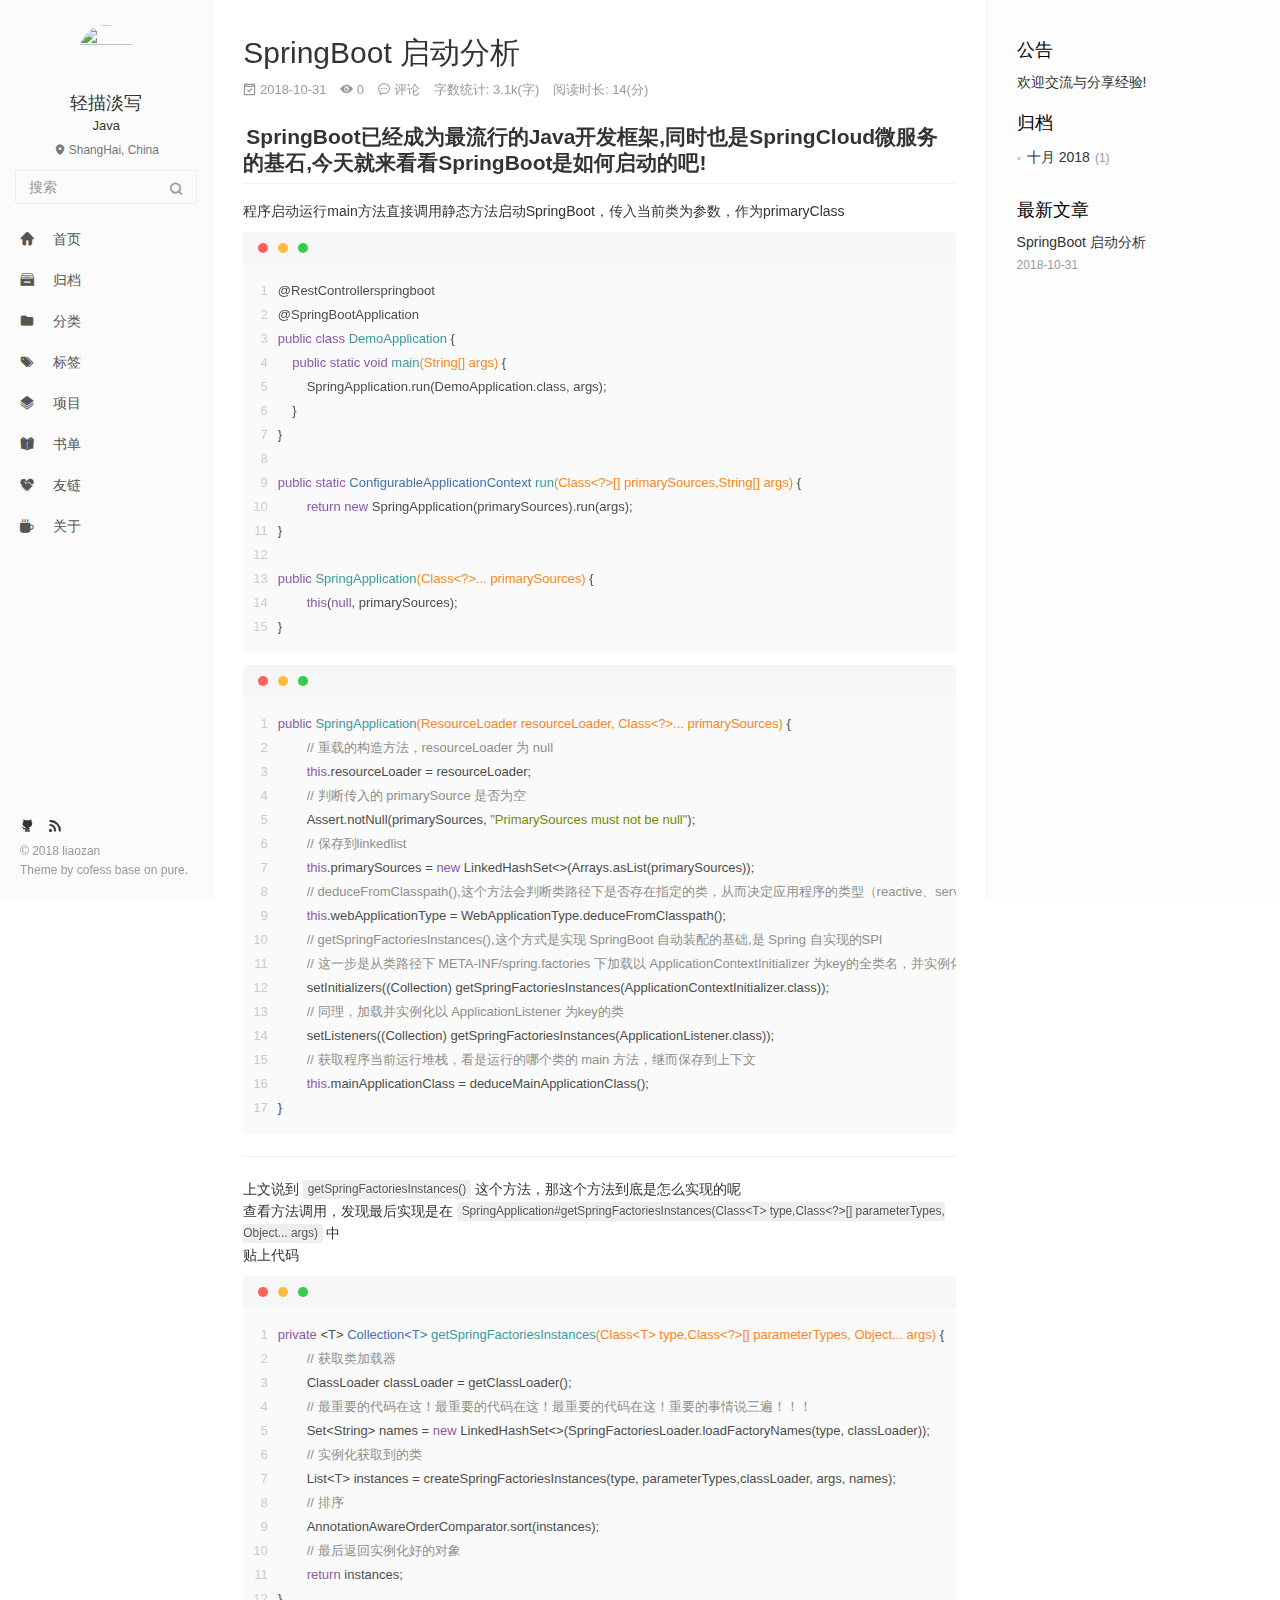
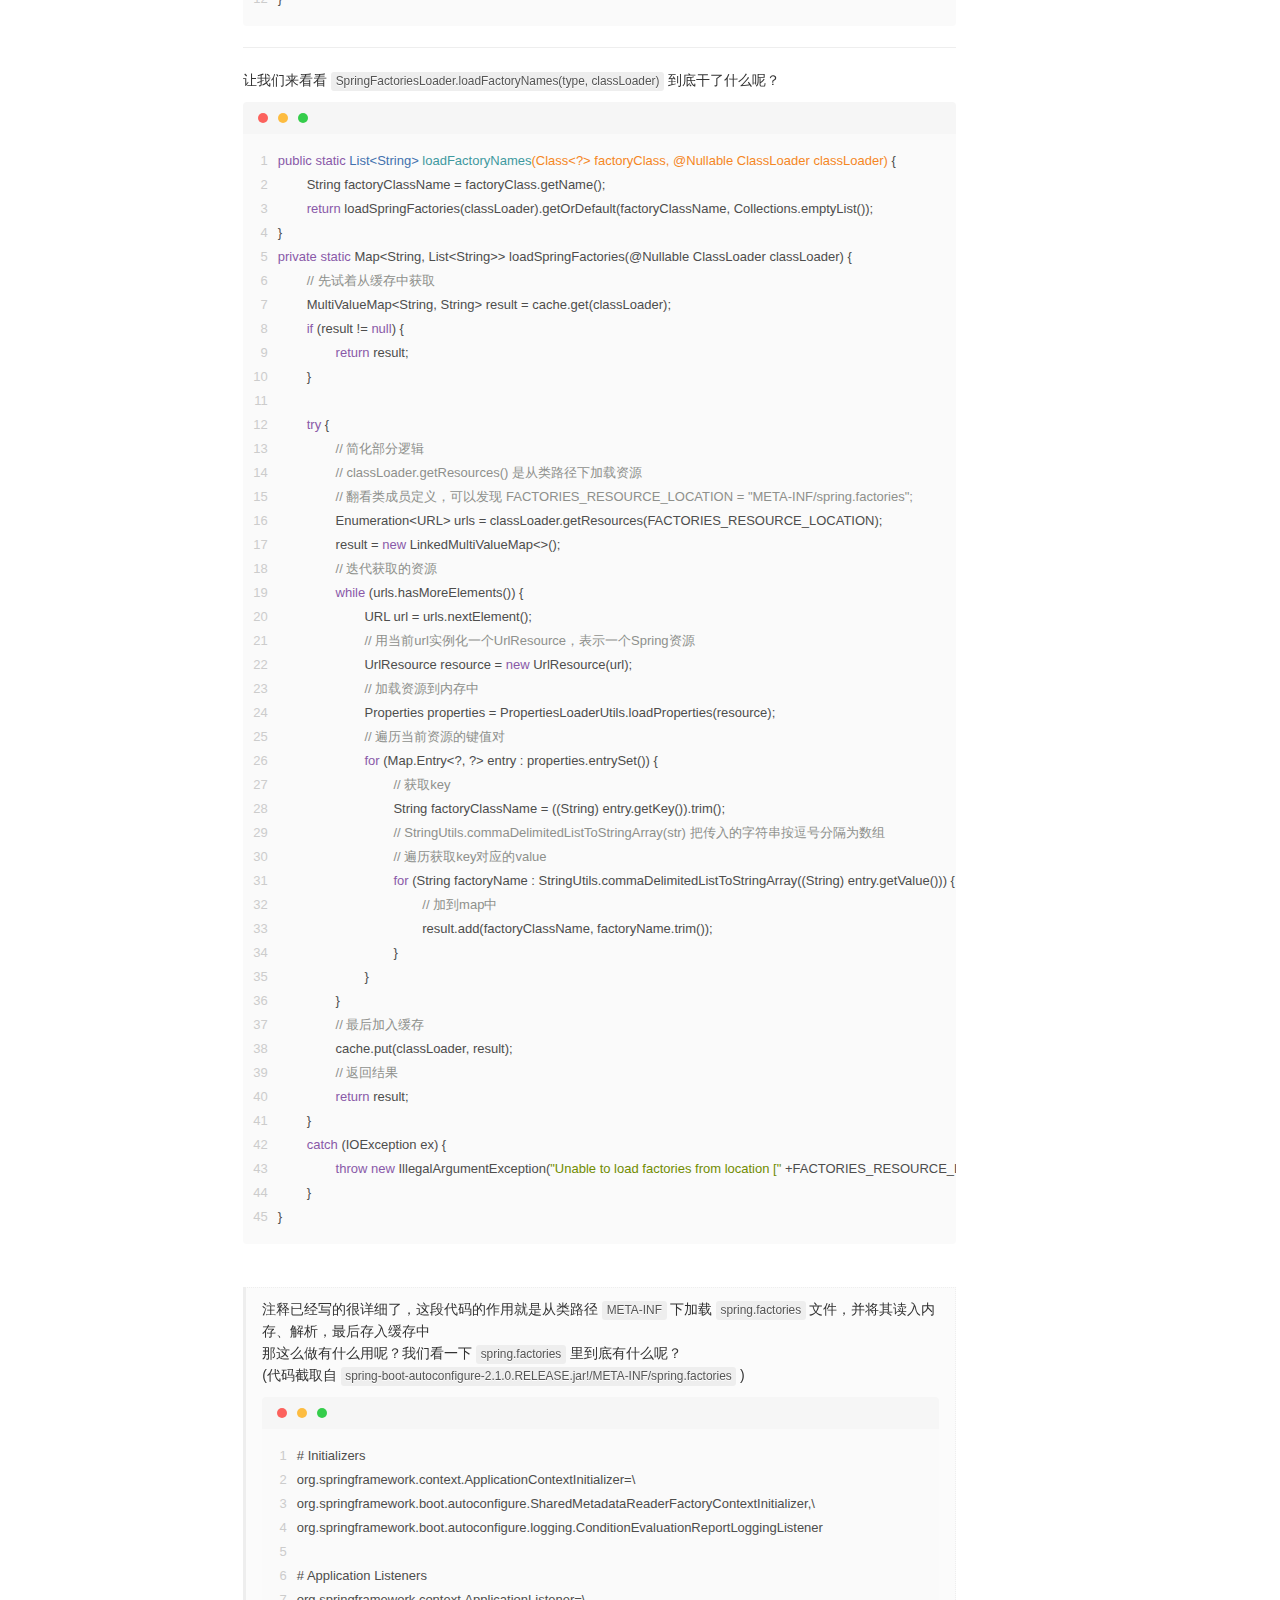
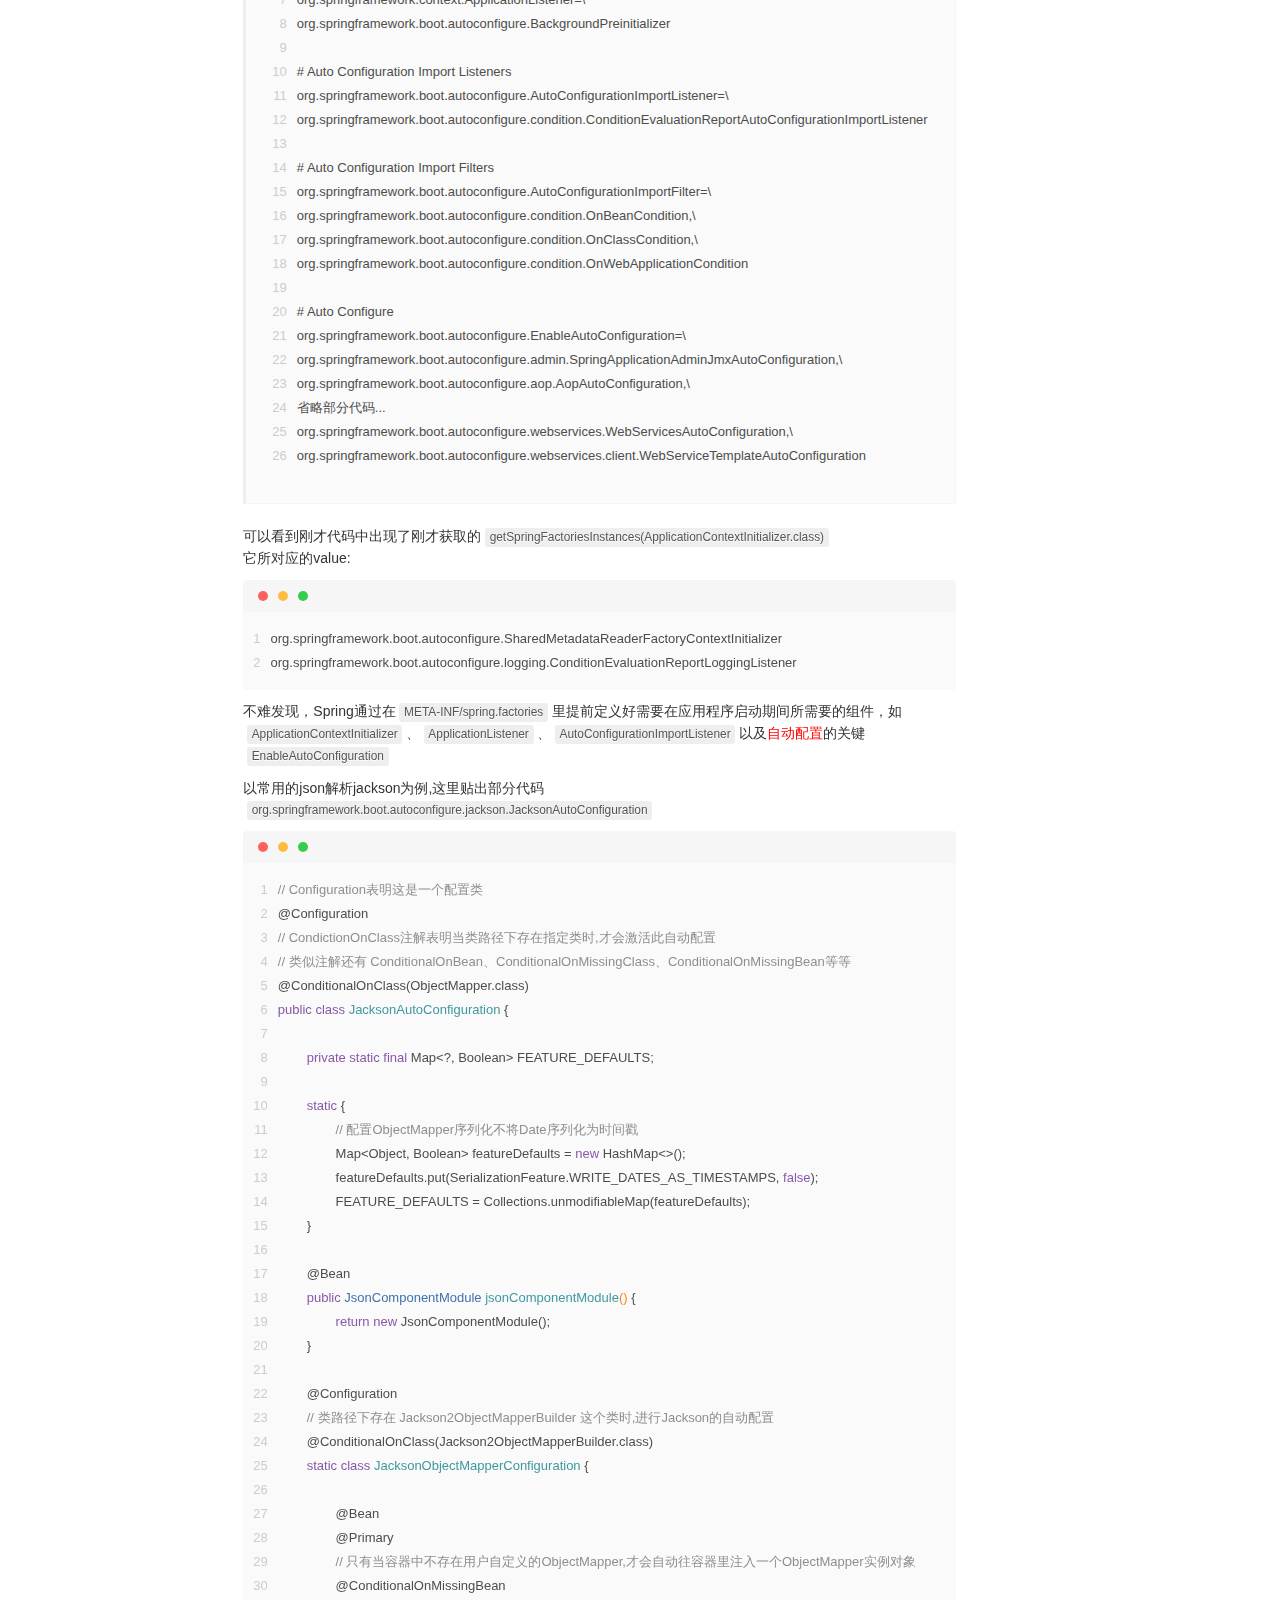
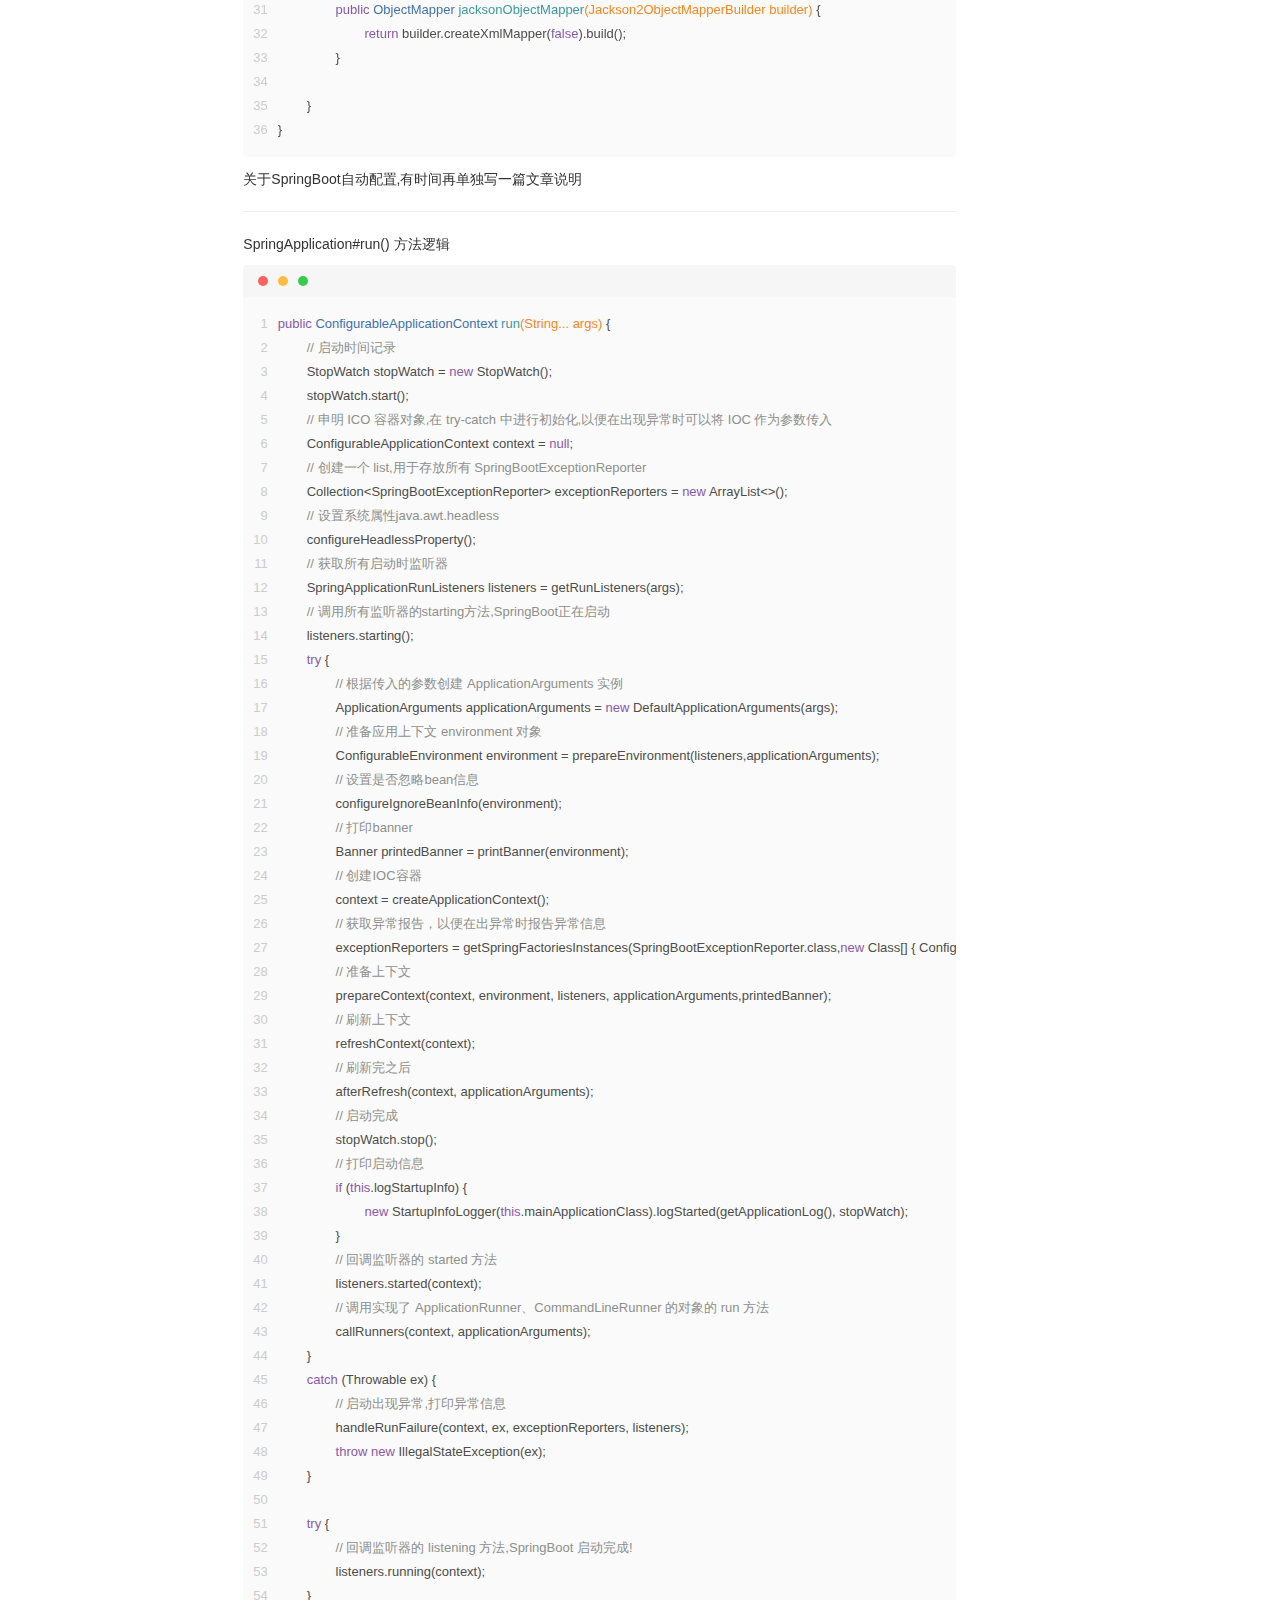
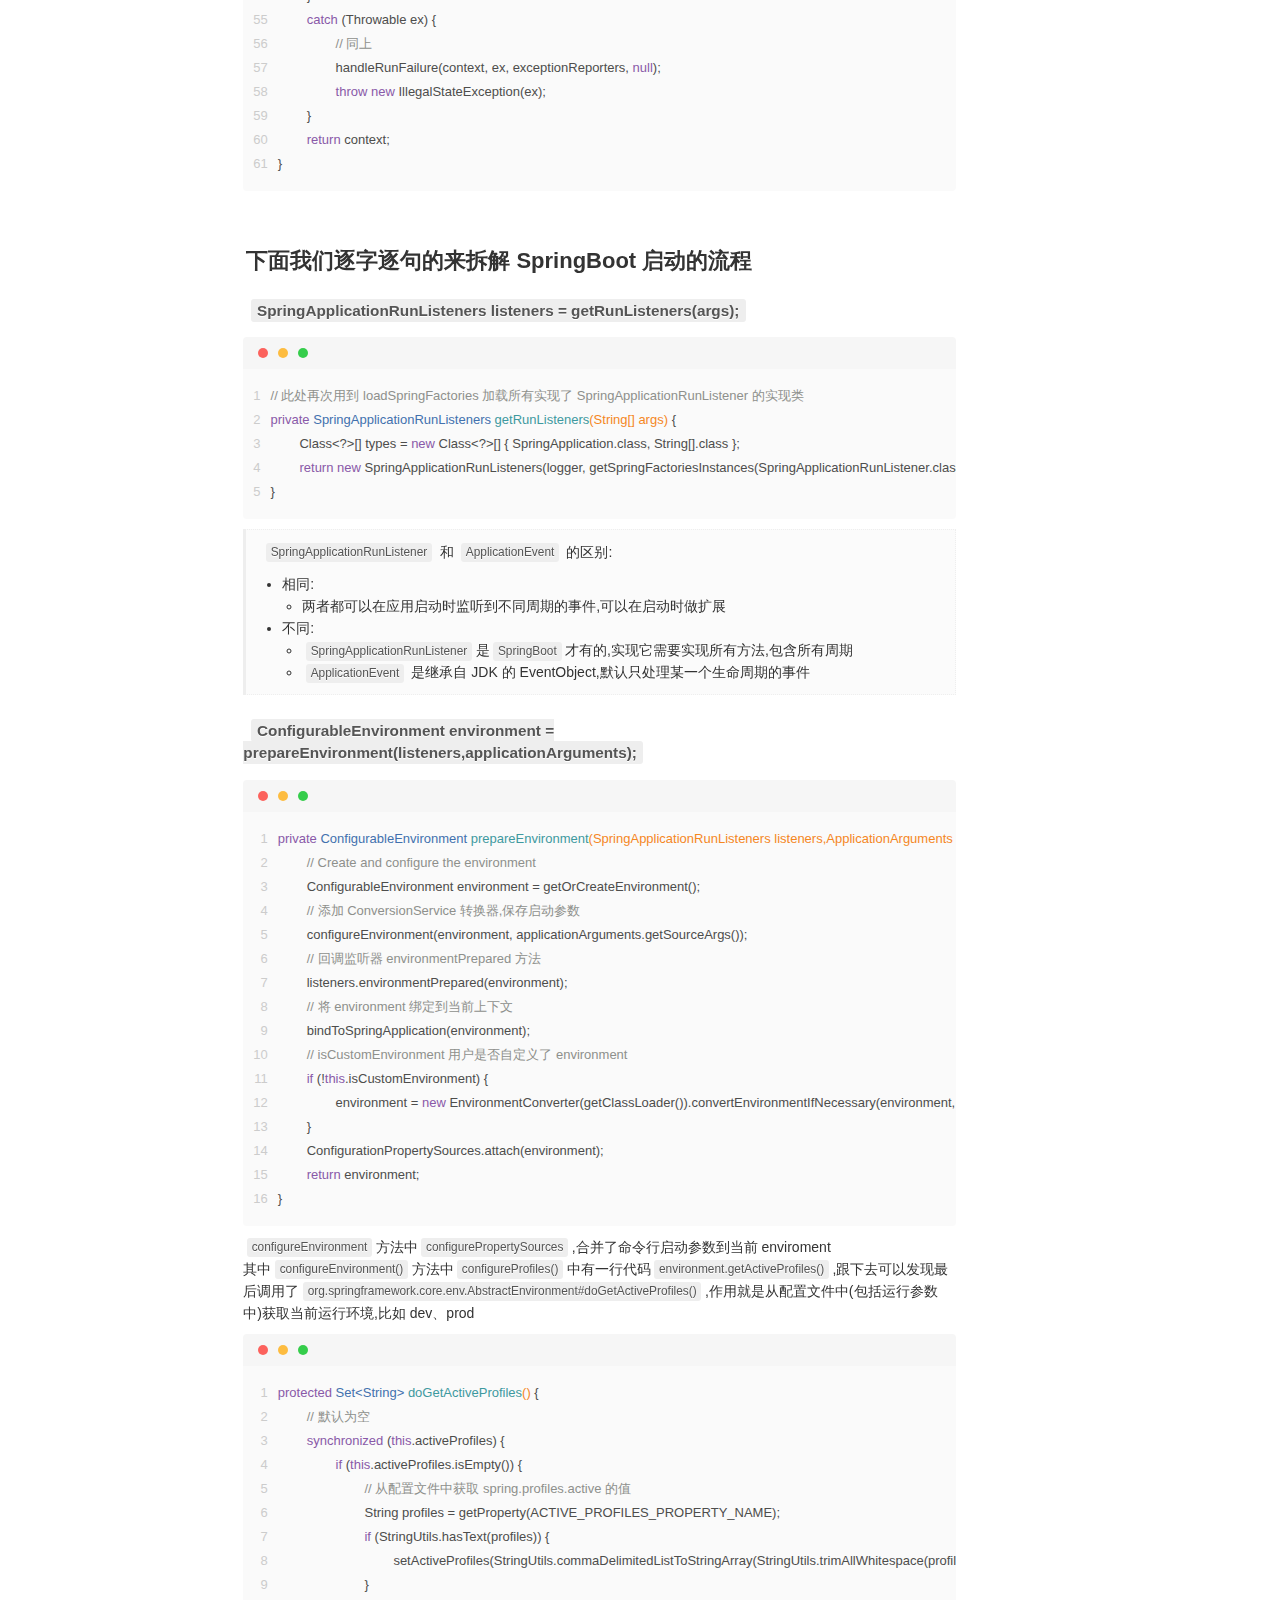
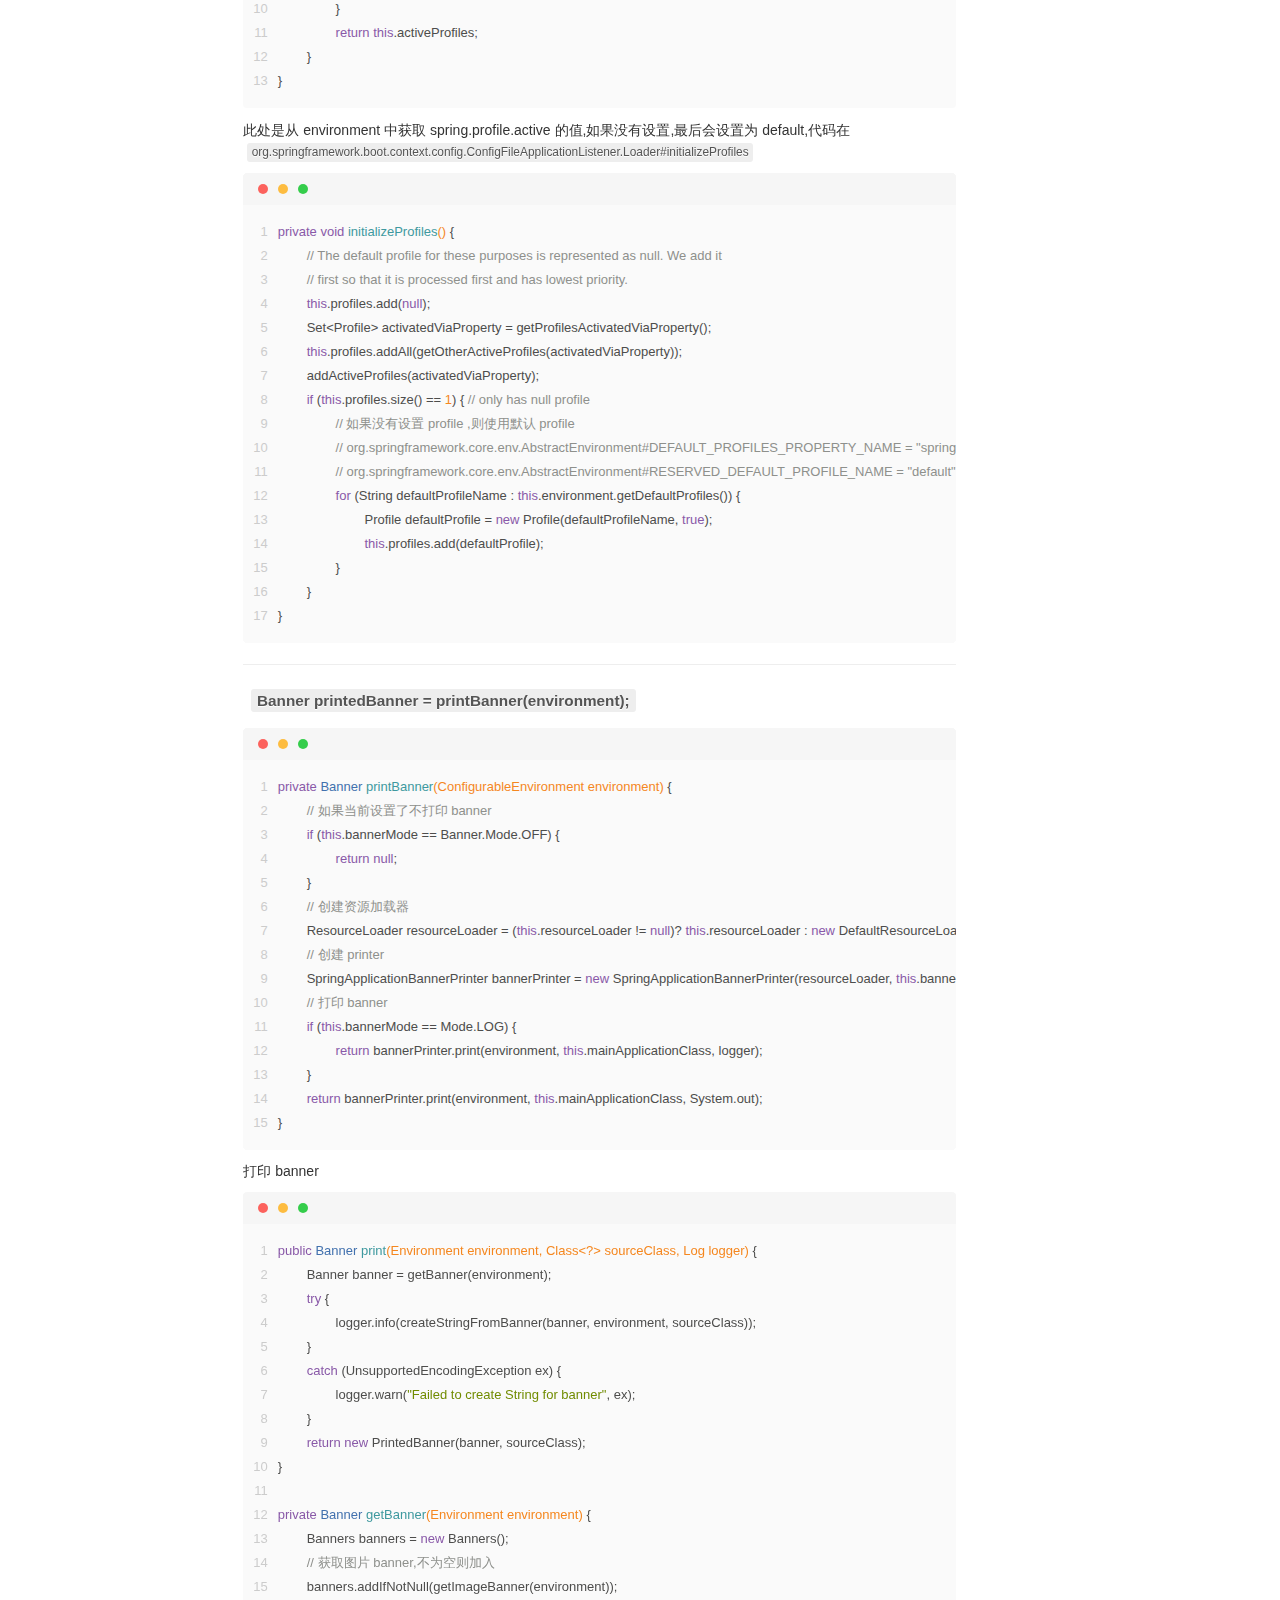
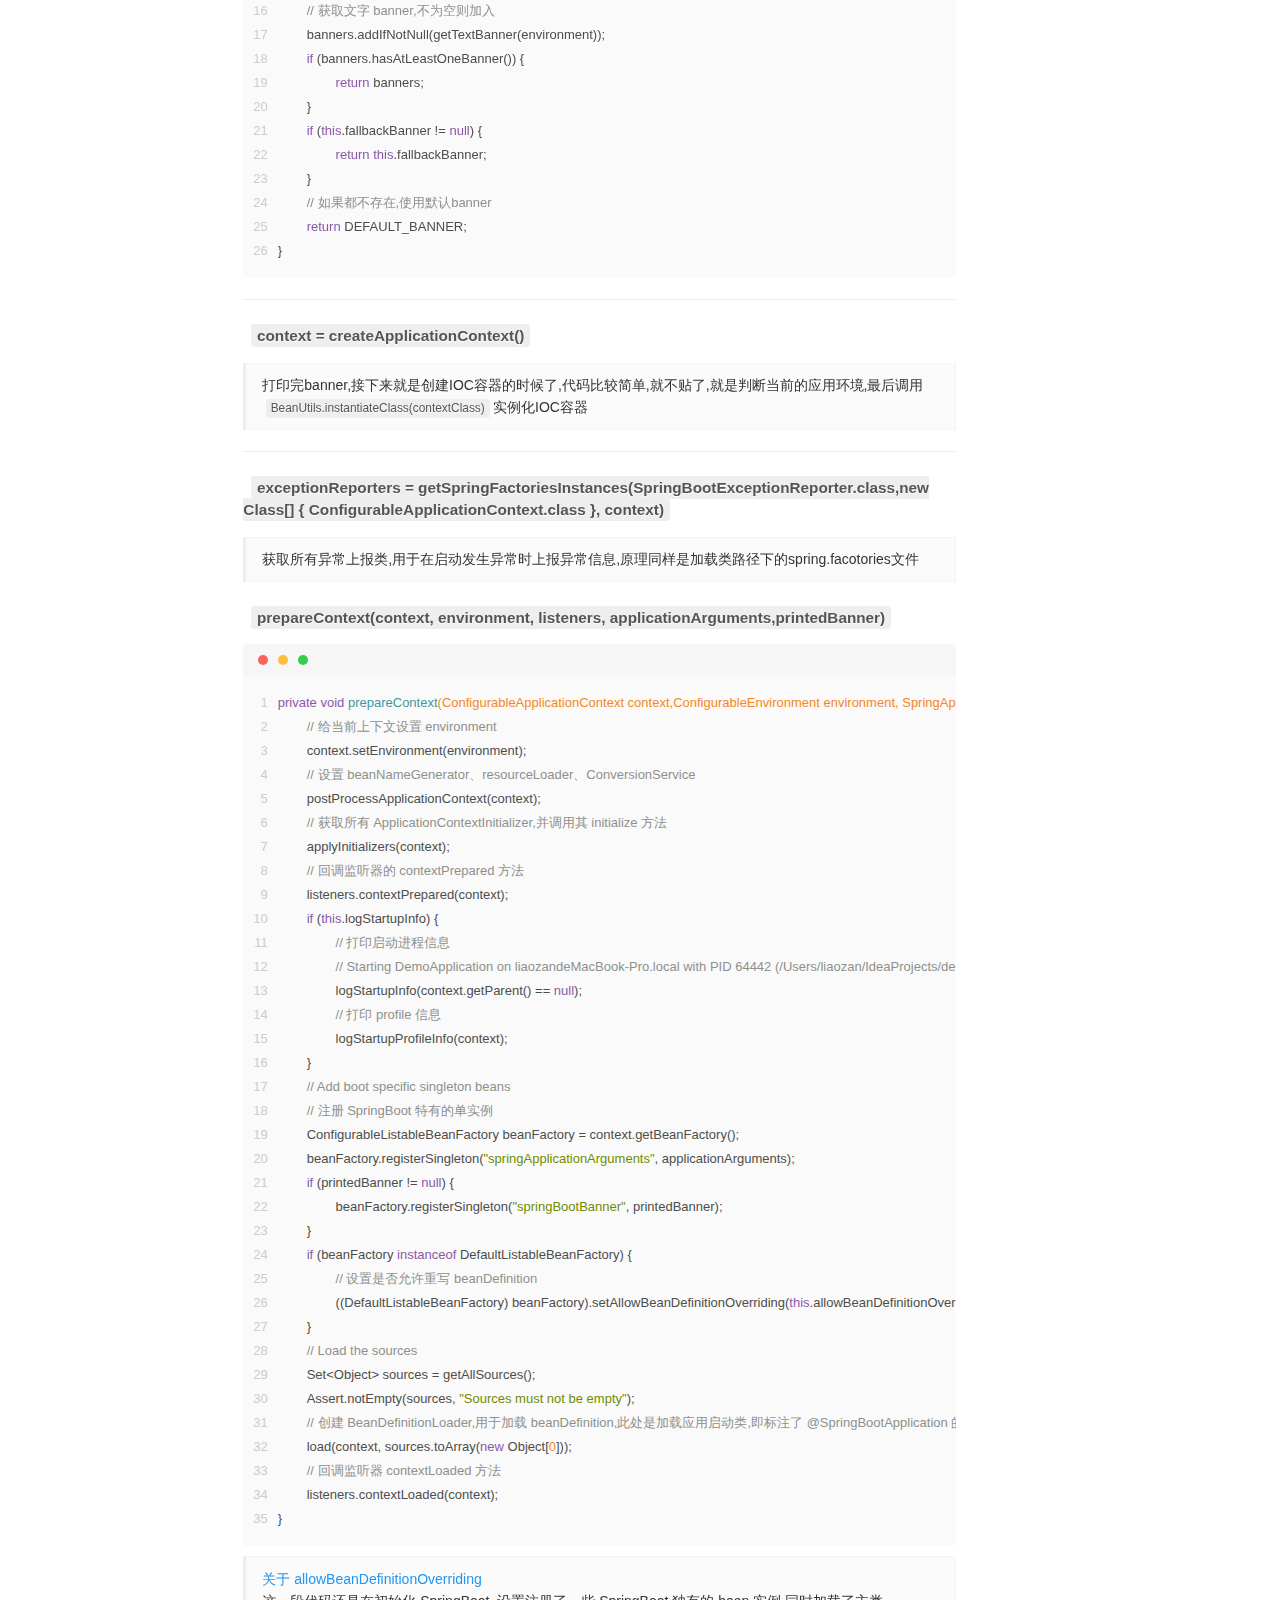
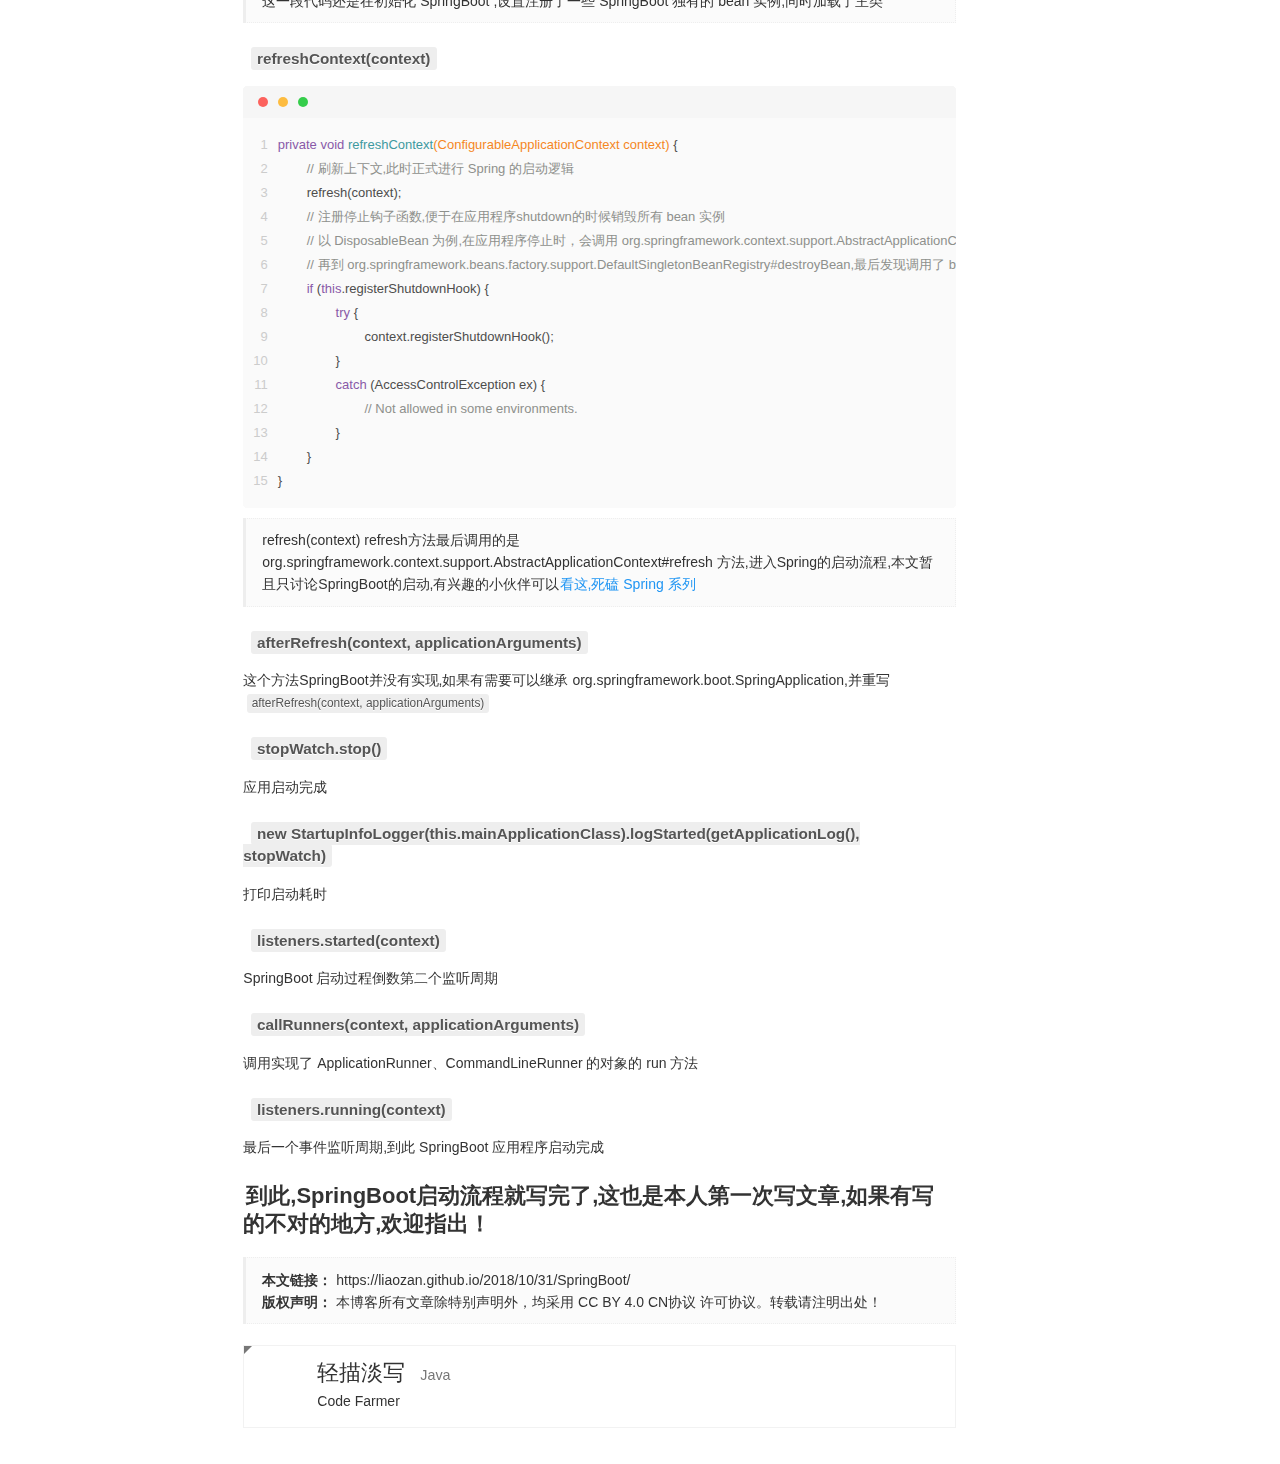
==== commit 73dae49b: "Site updated: 2018-11-18 02:06:16" ====
--- a/index.html
+++ b/index.html
@@ -287,11 +287,6 @@
 		</span>
 	</span>
 
-
-	<span class="article-read hidden-xs">
-    	<i class="icon icon-eye-fill" aria-hidden="true"></i>
-    	<span id="/2018/10/31/SpringBoot/" class="leancloud_visitors" data-flag-title="SpringBoot 启动分析">0</span>
-    </span>
 
         <span class="post-comment"><i class="icon icon-comment"></i> <a href="/2018/10/31/SpringBoot/#comments" class="article-comment-link">评论</a></span>
         
@@ -476,96 +471,6 @@
 <script async src="//busuanzi.ibruce.info/busuanzi/2.3/busuanzi.pure.mini.js"></script>
 
 
-
-<!-- custom analytics part create by xiamo -->
-<script defer src="https://cdn1.lncld.net/static/js/av-min-1.2.1.js"></script>
-<script defer>
-AV.init({
-  appId: 'mSvvW2F4paIRxEUMAB5Huaiu-gzGzoHsz',
-  appKey: 'Y14BYoQJ9zXDs7r0CsiyIkNs'
-});
-
-function showTime(Counter) {
-	var query = new AV.Query(Counter);
-		var visitors= $('.leancloud_visitors');
-		query.greaterThanOrEqualTo("time", 0);		
-		query.find({
-			success: function(results) {
-				if (results.length == 0) {				
-					return;
-				}
-				var data = results;
-				visitors.each(function(){
-					var url = $(this).attr('id').trim();					
-					for (var i = 0; i < data.length; i++) {
-						var object = data[i];
-						var content = object.get('time');
-						var _url = object.get('url')
-						if(url == _url){
-							$(this).text(content);
-						}
-					}
-				})
-				
-			},
-			error: function(object, error) {
-				console.log("Error: " + error.code + " " + error.message);
-			}
-		});
-}
-
-function addCount(Counter) {
-	var Counter = AV.Object.extend("Counter");
-	url = $(".leancloud_visitors").attr('id').trim();
-	title = $(".leancloud_visitors").attr('data-flag-title').trim();
-	var query = new AV.Query(Counter);
-	query.equalTo("url", url);
-	query.find({
-		success: function(results) {
-			if (results.length > 0) {
-				var counter = results[0];
-				counter.fetchWhenSave(true);
-				counter.increment("time");
-				counter.save(null, {
-					success: function(counter) {
-						var content = counter.get('time');
-						$(document.getElementById(url)).text(content);
-					},
-					error: function(counter, error) {
-						console.log('Failed to save Visitor num, with error message: ' + error.message);
-					}
-				});
-			} else {
-				var newcounter = new Counter();
-				newcounter.set("title", title);
-				newcounter.set("url", url);
-				newcounter.set("time", 1);
-				newcounter.save(null, {
-					success: function(newcounter) {
-					    console.log("newcounter.get('time')="+newcounter.get('time'));
-						var content = newcounter.get('time');
-						$(document.getElementById(url)).text(content);
-					},
-					error: function(newcounter, error) {
-						console.log('Failed to create');
-					}
-				});
-			}
-		},
-		error: function(error) {
-			console.log('Error:' + error.code + " " + error.message);
-		}
-	});
-}
-$(function() {
-	var Counter = AV.Object.extend("Counter");
-	if ($('.leancloud_visitors').length == 1) {
-		addCount(Counter);
-	} else {
-		showTime(Counter);
-	}
-}); 
-</script>
 
 
 
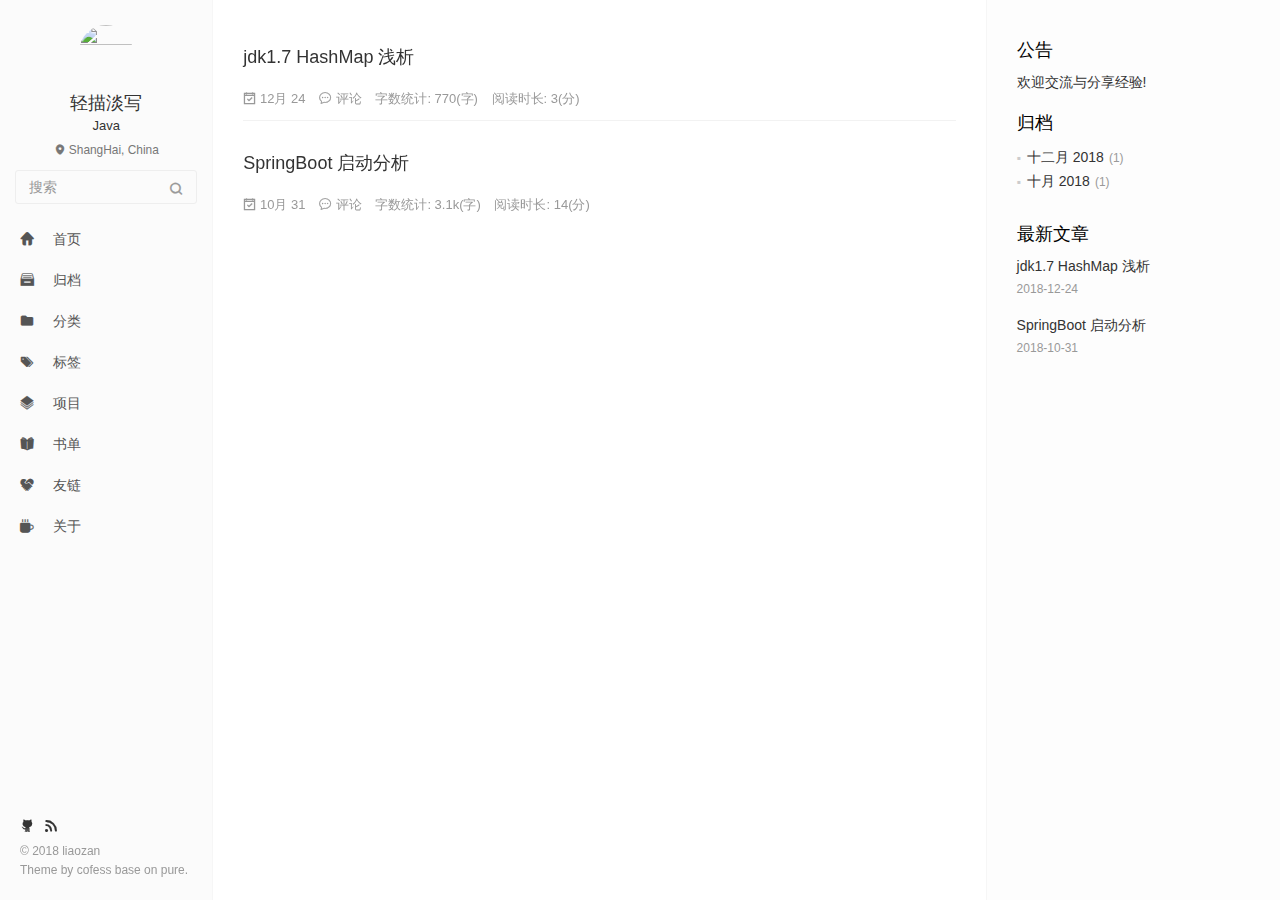
==== commit d1b32461: "Site updated: 2018-12-24 14:24:05" ====
--- a/index.html
+++ b/index.html
@@ -1,512 +1 @@
-<!DOCTYPE html>
-<html lang=zh>
-<head><meta name="generator" content="Hexo 3.8.0">
-  <meta charset="utf-8">
-  
-  <meta http-equiv="X-UA-Compatible" content="IE=edge,chrome=1">
-  <meta name="viewport" content="width=device-width, initial-scale=1, maximum-scale=1, minimum-scale=1, user-scalable=no, minimal-ui">
-  <meta name="renderer" content="webkit">
-  <meta http-equiv="Cache-Control" content="no-transform">
-  <meta http-equiv="Cache-Control" content="no-siteapp">
-  <meta name="apple-mobile-web-app-capable" content="yes">
-  <meta name="apple-mobile-web-app-status-bar-style" content="black">
-  <meta name="format-detection" content="telephone=no,email=no,adress=no">
-  <!-- Color theme for statusbar -->
-  <meta name="theme-color" content="#000000">
-  <!-- 强制页面在当前窗口以独立页面显示,防止别人在框架里调用页面 -->
-  <meta http-equiv="window-target" content="_top">
-  
-  
-  <title>Code</title>
-  <meta property="og:type" content="website">
-<meta property="og:title" content="Code">
-<meta property="og:url" content="https://liaozan.github.io/index.html">
-<meta property="og:site_name" content="Code">
-<meta property="og:locale" content="zh-CN">
-<meta name="twitter:card" content="summary">
-<meta name="twitter:title" content="Code">
-  <!-- Canonical links -->
-  <link rel="canonical" href="https://liaozan.github.io/index.html">
-  
-    <link rel="alternate" href="/atom.xml" title="Code" type="application/atom+xml">
-  
-  
-    <link rel="icon" href="/favicon.png" type="image/x-icon">
-  
-  <link rel="stylesheet" href="/css/style.css">
-  
-  
-  
-    <link href="//cdn.jsdelivr.net/npm/@fancyapps/fancybox@3.3.5/dist/jquery.fancybox.min.css" rel="stylesheet">
-  
-  
-</head>
-
-
-<body class="main-center" itemscope itemtype="http://schema.org/WebPage">
-  <header class="header" itemscope="" itemtype="http://schema.org/WPHeader">
-  <div class="slimContent">
-    <div class="navbar-header">
-      
-      
-      <div class="profile-block text-center">
-        <a id="avatar" href="https://github.com/liaozan" target="_blank">
-          <img class="img-circle img-rotate" src="https://q1.qlogo.cn/g?b=qq&amp;nk=378024053&amp;s=640" width="200" height="200">
-        </a>
-        <h2 id="name" class="hidden-xs hidden-sm">轻描淡写</h2>
-        <h3 id="title" class="hidden-xs hidden-sm hidden-md">Java</h3>
-        <small id="location" class="text-muted hidden-xs hidden-sm"><i class="icon icon-map-marker"></i> ShangHai, China</small>
-      </div>
-      
-      <div class="search" id="search-form-wrap">
-
-    <form class="search-form sidebar-form">
-        <div class="input-group">
-            <input type="text" class="search-form-input form-control" placeholder="搜索">
-            <span class="input-group-btn">
-                <button type="submit" class="search-form-submit btn btn-flat" onclick="return false;"><i class="icon icon-search"></i></button>
-            </span>
-        </div>
-    </form>
-    <div class="ins-search">
-  <div class="ins-search-mask"></div>
-  <div class="ins-search-container">
-    <div class="ins-input-wrapper">
-      <input type="text" class="ins-search-input" placeholder="想要查找什么..." x-webkit-speech="">
-      <button type="button" class="close ins-close ins-selectable" data-dismiss="modal" aria-label="Close"><span aria-hidden="true">×</span></button>
-    </div>
-    <div class="ins-section-wrapper">
-      <div class="ins-section-container"></div>
-    </div>
-  </div>
-</div>
-
-
-</div>
-      <button class="navbar-toggle collapsed" type="button" data-toggle="collapse" data-target="#main-navbar" aria-controls="main-navbar" aria-expanded="false">
-        <span class="sr-only">Toggle navigation</span>
-        <span class="icon-bar"></span>
-        <span class="icon-bar"></span>
-        <span class="icon-bar"></span>
-      </button>
-    </div>
-    <nav id="main-navbar" class="collapse navbar-collapse" itemscope="" itemtype="http://schema.org/SiteNavigationElement" role="navigation">
-      <ul class="nav navbar-nav main-nav menu-highlight">
-        
-        
-        <li class="menu-item menu-item-home">
-          <a href="/.">
-            
-            <i class="icon icon-home-fill"></i>
-            
-            <span class="menu-title">首页</span>
-          </a>
-        </li>
-        
-        
-        <li class="menu-item menu-item-archives">
-          <a href="/archives">
-            
-            <i class="icon icon-archives-fill"></i>
-            
-            <span class="menu-title">归档</span>
-          </a>
-        </li>
-        
-        
-        <li class="menu-item menu-item-categories">
-          <a href="/categories">
-            
-            <i class="icon icon-folder"></i>
-            
-            <span class="menu-title">分类</span>
-          </a>
-        </li>
-        
-        
-        <li class="menu-item menu-item-tags">
-          <a href="/tags">
-            
-            <i class="icon icon-tags"></i>
-            
-            <span class="menu-title">标签</span>
-          </a>
-        </li>
-        
-        
-        <li class="menu-item menu-item-repository">
-          <a href="/repository">
-            
-            <i class="icon icon-project"></i>
-            
-            <span class="menu-title">项目</span>
-          </a>
-        </li>
-        
-        
-        <li class="menu-item menu-item-books">
-          <a href="/books">
-            
-            <i class="icon icon-book-fill"></i>
-            
-            <span class="menu-title">书单</span>
-          </a>
-        </li>
-        
-        
-        <li class="menu-item menu-item-links">
-          <a href="/links">
-            
-            <i class="icon icon-friendship"></i>
-            
-            <span class="menu-title">友链</span>
-          </a>
-        </li>
-        
-        
-        <li class="menu-item menu-item-about">
-          <a href="/about">
-            
-            <i class="icon icon-cup-fill"></i>
-            
-            <span class="menu-title">关于</span>
-          </a>
-        </li>
-        
-      </ul>
-      
-	
-    <ul class="social-links">
-    	
-        <li><a href="https://github.com/liaozan" target="_blank" title="Github" data-toggle="tooltip" data-placement="top"><i class="icon icon-github"></i></a></li>
-        
-        <li><a href="/atom.xml" target="_blank" title="Rss" data-toggle="tooltip" data-placement="top"><i class="icon icon-rss"></i></a></li>
-        
-    </ul>
-
-    </nav>
-  </div>
-</header>
-
-  
-    <aside class="sidebar" itemscope="" itemtype="http://schema.org/WPSideBar">
-  <div class="slimContent">
-    
-      <div class="widget">
-    <h3 class="widget-title">公告</h3>
-    <div class="widget-body">
-        <div id="board">
-            <div class="content">
-                <p>欢迎交流与分享经验!</p>
-            </div>
-        </div>
-    </div>
-</div>
-
-    
-      
-
-    
-      
-
-    
-      
-    
-      
-  <div class="widget">
-    <h3 class="widget-title">归档</h3>
-    <div class="widget-body">
-      <ul class="archive-list"><li class="archive-list-item"><a class="archive-list-link" href="/archives/2018/10/">十月 2018</a><span class="archive-list-count">1</span></li></ul>
-    </div>
-  </div>
-
-
-    
-      
-  <div class="widget">
-    <h3 class="widget-title">最新文章</h3>
-    <div class="widget-body">
-      <ul class="recent-post-list list-unstyled no-thumbnail">
-        
-          <li>
-            
-            <div class="item-inner">
-              <p class="item-category">
-                
-              </p>
-              <p class="item-title">
-                <a href="/2018/10/31/SpringBoot/" class="title">SpringBoot 启动分析</a>
-              </p>
-              <p class="item-date">
-                <time datetime="2018-10-31T09:10:07.573Z" itemprop="datePublished">2018-10-31</time>
-              </p>
-            </div>
-          </li>
-          
-      </ul>
-    </div>
-  </div>
-  
-
-    
-  </div>
-</aside>
-
-  
-  <main class="main" role="main">
-  
-  
-    <div class="content">
-  <article id="post-SpringBoot" class="article article-type-post" itemscope="" itemtype="http://schema.org/BlogPosting">
-    
-    <div class="article-header">
-      
-        
-  
-    <h1 itemprop="name">
-      <a class="article-title" href="/2018/10/31/SpringBoot/">SpringBoot 启动分析</a>
-    </h1>
-  
-
-      
-      <div class="article-meta">
-        <span class="article-date">
-    <i class="icon icon-calendar-check"></i>
-	<a href="/2018/10/31/SpringBoot/" class="article-date">
-	  <time datetime="2018-10-31T09:10:07.573Z" itemprop="datePublished">2018-10-31</time>
-	</a>
-</span>
-        
-        
-
-        
-	<span class="article-read hidden-xs">
-	    <i class="icon icon-eye-fill" aria-hidden="true"></i>
-	    <span id="busuanzi_container_page_pv">
-			<span id="busuanzi_value_page_pv">0</span>
-		</span>
-	</span>
-
-
-        <span class="post-comment"><i class="icon icon-comment"></i> <a href="/2018/10/31/SpringBoot/#comments" class="article-comment-link">评论</a></span>
-        
-	
-		<span class="post-wordcount hidden-xs" itemprop="wordCount">字数统计: 3.1k(字)</span>
-	
-	
-		<span class="post-readcount hidden-xs" itemprop="timeRequired">阅读时长: 14(分)</span>
-	
-
-      </div>
-    </div>
-    <div class="article-entry marked-body" itemprop="articleBody">
-      
-        <h2 id="SpringBoot已经成为最流行的Java开发框架-同时也是SpringCloud微服务的基石-今天就来看看SpringBoot是如何启动的吧"><a href="#SpringBoot已经成为最流行的Java开发框架-同时也是SpringCloud微服务的基石-今天就来看看SpringBoot是如何启动的吧" class="headerlink" title="SpringBoot已经成为最流行的Java开发框架,同时也是SpringCloud微服务的基石,今天就来看看SpringBoot是如何启动的吧!"></a>SpringBoot已经成为最流行的Java开发框架,同时也是SpringCloud微服务的基石,今天就来看看SpringBoot是如何启动的吧!</h2><p>程序启动运行main方法直接调用静态方法启动SpringBoot，传入当前类为参数，作为primaryClass<br><figure class="highlight java"><table><tr><td class="gutter"><pre><span class="line">1</span><br><span class="line">2</span><br><span class="line">3</span><br><span class="line">4</span><br><span class="line">5</span><br><span class="line">6</span><br><span class="line">7</span><br><span class="line">8</span><br><span class="line">9</span><br><span class="line">10</span><br><span class="line">11</span><br><span class="line">12</span><br><span class="line">13</span><br><span class="line">14</span><br><span class="line">15</span><br></pre></td><td class="code"><pre><span class="line"><span class="meta">@RestControllerspringboot</span></span><br><span class="line"><span class="meta">@SpringBootApplication</span></span><br><span class="line"><span class="keyword">public</span> <span class="class"><span class="keyword">class</span> <span class="title">DemoApplication</span> </span>&#123;</span><br><span class="line">    <span class="function"><span class="keyword">public</span> <span class="keyword">static</span> <span class="keyword">void</span> <span class="title">main</span><span class="params">(String[] args)</span> </span>&#123;</span><br><span class="line">        SpringApplication.run(DemoApplication.class, args);</span><br><span class="line">    &#125;</span><br><span class="line">&#125;</span><br><span class="line"></span><br><span class="line"><span class="function"><span class="keyword">public</span> <span class="keyword">static</span> ConfigurableApplicationContext <span class="title">run</span><span class="params">(Class&lt;?&gt;[] primarySources,String[] args)</span> </span>&#123;</span><br><span class="line">	<span class="keyword">return</span> <span class="keyword">new</span> SpringApplication(primarySources).run(args);</span><br><span class="line">&#125;</span><br><span class="line"></span><br><span class="line"><span class="function"><span class="keyword">public</span> <span class="title">SpringApplication</span><span class="params">(Class&lt;?&gt;... primarySources)</span> </span>&#123;</span><br><span class="line">	<span class="keyword">this</span>(<span class="keyword">null</span>, primarySources);</span><br><span class="line">&#125;</span><br></pre></td></tr></table></figure></p>
-<figure class="highlight java"><table><tr><td class="gutter"><pre><span class="line">1</span><br><span class="line">2</span><br><span class="line">3</span><br><span class="line">4</span><br><span class="line">5</span><br><span class="line">6</span><br><span class="line">7</span><br><span class="line">8</span><br><span class="line">9</span><br><span class="line">10</span><br><span class="line">11</span><br><span class="line">12</span><br><span class="line">13</span><br><span class="line">14</span><br><span class="line">15</span><br><span class="line">16</span><br><span class="line">17</span><br></pre></td><td class="code"><pre><span class="line"><span class="function"><span class="keyword">public</span> <span class="title">SpringApplication</span><span class="params">(ResourceLoader resourceLoader, Class&lt;?&gt;... primarySources)</span> </span>&#123;</span><br><span class="line">	<span class="comment">// 重载的构造方法，resourceLoader 为 null</span></span><br><span class="line">	<span class="keyword">this</span>.resourceLoader = resourceLoader;</span><br><span class="line">	<span class="comment">// 判断传入的 primarySource 是否为空</span></span><br><span class="line">	Assert.notNull(primarySources, <span class="string">"PrimarySources must not be null"</span>);</span><br><span class="line">	<span class="comment">// 保存到linkedlist</span></span><br><span class="line">	<span class="keyword">this</span>.primarySources = <span class="keyword">new</span> LinkedHashSet&lt;&gt;(Arrays.asList(primarySources));</span><br><span class="line">	<span class="comment">// deduceFromClasspath(),这个方法会判断类路径下是否存在指定的类，从而决定应用程序的类型（reactive、servlet、none）</span></span><br><span class="line">	<span class="keyword">this</span>.webApplicationType = WebApplicationType.deduceFromClasspath();</span><br><span class="line">	<span class="comment">// getSpringFactoriesInstances(),这个方式是实现 SpringBoot 自动装配的基础,是 Spring 自实现的SPI</span></span><br><span class="line">	<span class="comment">// 这一步是从类路径下 META-INF/spring.factories 下加载以 ApplicationContextInitializer 为key的全类名，并实例化</span></span><br><span class="line">	setInitializers((Collection) getSpringFactoriesInstances(ApplicationContextInitializer.class));</span><br><span class="line">	<span class="comment">// 同理，加载并实例化以 ApplicationListener 为key的类</span></span><br><span class="line">	setListeners((Collection) getSpringFactoriesInstances(ApplicationListener.class));</span><br><span class="line">	<span class="comment">// 获取程序当前运行堆栈，看是运行的哪个类的 main 方法，继而保存到上下文</span></span><br><span class="line">	<span class="keyword">this</span>.mainApplicationClass = deduceMainApplicationClass();</span><br><span class="line">&#125;</span><br></pre></td></tr></table></figure>
-<hr>
-<p>上文说到<code>getSpringFactoriesInstances()</code>这个方法，那这个方法到底是怎么实现的呢<br>查看方法调用，发现最后实现是在<code>SpringApplication#getSpringFactoriesInstances(Class&lt;T&gt; type,Class&lt;?&gt;[] parameterTypes, Object... args)</code>中<br>贴上代码<br><figure class="highlight java"><table><tr><td class="gutter"><pre><span class="line">1</span><br><span class="line">2</span><br><span class="line">3</span><br><span class="line">4</span><br><span class="line">5</span><br><span class="line">6</span><br><span class="line">7</span><br><span class="line">8</span><br><span class="line">9</span><br><span class="line">10</span><br><span class="line">11</span><br><span class="line">12</span><br></pre></td><td class="code"><pre><span class="line"><span class="keyword">private</span> &lt;T&gt; <span class="function">Collection&lt;T&gt; <span class="title">getSpringFactoriesInstances</span><span class="params">(Class&lt;T&gt; type,Class&lt;?&gt;[] parameterTypes, Object... args)</span> </span>&#123;</span><br><span class="line">	<span class="comment">// 获取类加载器</span></span><br><span class="line">	ClassLoader classLoader = getClassLoader();</span><br><span class="line">	<span class="comment">// 最重要的代码在这！最重要的代码在这！最重要的代码在这！重要的事情说三遍！！！</span></span><br><span class="line">	Set&lt;String&gt; names = <span class="keyword">new</span> LinkedHashSet&lt;&gt;(SpringFactoriesLoader.loadFactoryNames(type, classLoader));</span><br><span class="line">	<span class="comment">// 实例化获取到的类</span></span><br><span class="line">	List&lt;T&gt; instances = createSpringFactoriesInstances(type, parameterTypes,classLoader, args, names);</span><br><span class="line">	<span class="comment">// 排序</span></span><br><span class="line">	AnnotationAwareOrderComparator.sort(instances);</span><br><span class="line">	<span class="comment">// 最后返回实例化好的对象</span></span><br><span class="line">	<span class="keyword">return</span> instances;</span><br><span class="line">&#125;</span><br></pre></td></tr></table></figure></p>
-<hr>
-<p>让我们来看看<code>SpringFactoriesLoader.loadFactoryNames(type, classLoader)</code>到底干了什么呢？<br><figure class="highlight java"><table><tr><td class="gutter"><pre><span class="line">1</span><br><span class="line">2</span><br><span class="line">3</span><br><span class="line">4</span><br><span class="line">5</span><br><span class="line">6</span><br><span class="line">7</span><br><span class="line">8</span><br><span class="line">9</span><br><span class="line">10</span><br><span class="line">11</span><br><span class="line">12</span><br><span class="line">13</span><br><span class="line">14</span><br><span class="line">15</span><br><span class="line">16</span><br><span class="line">17</span><br><span class="line">18</span><br><span class="line">19</span><br><span class="line">20</span><br><span class="line">21</span><br><span class="line">22</span><br><span class="line">23</span><br><span class="line">24</span><br><span class="line">25</span><br><span class="line">26</span><br><span class="line">27</span><br><span class="line">28</span><br><span class="line">29</span><br><span class="line">30</span><br><span class="line">31</span><br><span class="line">32</span><br><span class="line">33</span><br><span class="line">34</span><br><span class="line">35</span><br><span class="line">36</span><br><span class="line">37</span><br><span class="line">38</span><br><span class="line">39</span><br><span class="line">40</span><br><span class="line">41</span><br><span class="line">42</span><br><span class="line">43</span><br><span class="line">44</span><br><span class="line">45</span><br></pre></td><td class="code"><pre><span class="line"><span class="function"><span class="keyword">public</span> <span class="keyword">static</span> List&lt;String&gt; <span class="title">loadFactoryNames</span><span class="params">(Class&lt;?&gt; factoryClass, @Nullable ClassLoader classLoader)</span> </span>&#123;</span><br><span class="line">	String factoryClassName = factoryClass.getName();</span><br><span class="line">	<span class="keyword">return</span> loadSpringFactories(classLoader).getOrDefault(factoryClassName, Collections.emptyList());</span><br><span class="line">&#125;</span><br><span class="line"><span class="keyword">private</span> <span class="keyword">static</span> Map&lt;String, List&lt;String&gt;&gt; loadSpringFactories(<span class="meta">@Nullable</span> ClassLoader classLoader) &#123;</span><br><span class="line">	<span class="comment">// 先试着从缓存中获取</span></span><br><span class="line">	MultiValueMap&lt;String, String&gt; result = cache.get(classLoader);</span><br><span class="line">	<span class="keyword">if</span> (result != <span class="keyword">null</span>) &#123;</span><br><span class="line">		<span class="keyword">return</span> result;</span><br><span class="line">	&#125;</span><br><span class="line"></span><br><span class="line">	<span class="keyword">try</span> &#123;</span><br><span class="line">		<span class="comment">// 简化部分逻辑</span></span><br><span class="line">		<span class="comment">// classLoader.getResources() 是从类路径下加载资源</span></span><br><span class="line">		<span class="comment">// 翻看类成员定义，可以发现 FACTORIES_RESOURCE_LOCATION = "META-INF/spring.factories";</span></span><br><span class="line">		Enumeration&lt;URL&gt; urls = classLoader.getResources(FACTORIES_RESOURCE_LOCATION);</span><br><span class="line">		result = <span class="keyword">new</span> LinkedMultiValueMap&lt;&gt;();</span><br><span class="line">		<span class="comment">// 迭代获取的资源</span></span><br><span class="line">		<span class="keyword">while</span> (urls.hasMoreElements()) &#123;</span><br><span class="line">			URL url = urls.nextElement();</span><br><span class="line">			<span class="comment">// 用当前url实例化一个UrlResource，表示一个Spring资源</span></span><br><span class="line">			UrlResource resource = <span class="keyword">new</span> UrlResource(url);</span><br><span class="line">			<span class="comment">// 加载资源到内存中</span></span><br><span class="line">			Properties properties = PropertiesLoaderUtils.loadProperties(resource);</span><br><span class="line">			<span class="comment">// 遍历当前资源的键值对</span></span><br><span class="line">			<span class="keyword">for</span> (Map.Entry&lt;?, ?&gt; entry : properties.entrySet()) &#123;</span><br><span class="line">				<span class="comment">// 获取key</span></span><br><span class="line">				String factoryClassName = ((String) entry.getKey()).trim();</span><br><span class="line">				<span class="comment">// StringUtils.commaDelimitedListToStringArray(str) 把传入的字符串按逗号分隔为数组</span></span><br><span class="line">				<span class="comment">// 遍历获取key对应的value</span></span><br><span class="line">				<span class="keyword">for</span> (String factoryName : StringUtils.commaDelimitedListToStringArray((String) entry.getValue())) &#123;</span><br><span class="line">					<span class="comment">// 加到map中</span></span><br><span class="line">					result.add(factoryClassName, factoryName.trim());</span><br><span class="line">				&#125;</span><br><span class="line">			&#125;</span><br><span class="line">		&#125;</span><br><span class="line">		<span class="comment">// 最后加入缓存</span></span><br><span class="line">		cache.put(classLoader, result);</span><br><span class="line">		<span class="comment">// 返回结果</span></span><br><span class="line">		<span class="keyword">return</span> result;</span><br><span class="line">	&#125;</span><br><span class="line">	<span class="keyword">catch</span> (IOException ex) &#123;</span><br><span class="line">		<span class="keyword">throw</span> <span class="keyword">new</span> IllegalArgumentException(<span class="string">"Unable to load factories from location ["</span> +FACTORIES_RESOURCE_LOCATION + <span class="string">"]"</span>, ex);</span><br><span class="line">	&#125;</span><br><span class="line">&#125;</span><br></pre></td></tr></table></figure></p>
-<p><br></p>
-<blockquote>
-<p>注释已经写的很详细了，这段代码的作用就是从类路径<code>META-INF</code>下加载<code>spring.factories</code>文件，并将其读入内存、解析，最后存入缓存中<br>那这么做有什么用呢？我们看一下<code>spring.factories</code>里到底有什么呢？<br>(代码截取自<code>spring-boot-autoconfigure-2.1.0.RELEASE.jar!/META-INF/spring.factories</code>)<br><figure class="highlight plain"><table><tr><td class="gutter"><pre><span class="line">1</span><br><span class="line">2</span><br><span class="line">3</span><br><span class="line">4</span><br><span class="line">5</span><br><span class="line">6</span><br><span class="line">7</span><br><span class="line">8</span><br><span class="line">9</span><br><span class="line">10</span><br><span class="line">11</span><br><span class="line">12</span><br><span class="line">13</span><br><span class="line">14</span><br><span class="line">15</span><br><span class="line">16</span><br><span class="line">17</span><br><span class="line">18</span><br><span class="line">19</span><br><span class="line">20</span><br><span class="line">21</span><br><span class="line">22</span><br><span class="line">23</span><br><span class="line">24</span><br><span class="line">25</span><br><span class="line">26</span><br></pre></td><td class="code"><pre><span class="line"># Initializers</span><br><span class="line">org.springframework.context.ApplicationContextInitializer=\</span><br><span class="line">org.springframework.boot.autoconfigure.SharedMetadataReaderFactoryContextInitializer,\</span><br><span class="line">org.springframework.boot.autoconfigure.logging.ConditionEvaluationReportLoggingListener</span><br><span class="line"></span><br><span class="line"># Application Listeners</span><br><span class="line">org.springframework.context.ApplicationListener=\</span><br><span class="line">org.springframework.boot.autoconfigure.BackgroundPreinitializer</span><br><span class="line"></span><br><span class="line"># Auto Configuration Import Listeners</span><br><span class="line">org.springframework.boot.autoconfigure.AutoConfigurationImportListener=\</span><br><span class="line">org.springframework.boot.autoconfigure.condition.ConditionEvaluationReportAutoConfigurationImportListener</span><br><span class="line"></span><br><span class="line"># Auto Configuration Import Filters</span><br><span class="line">org.springframework.boot.autoconfigure.AutoConfigurationImportFilter=\</span><br><span class="line">org.springframework.boot.autoconfigure.condition.OnBeanCondition,\</span><br><span class="line">org.springframework.boot.autoconfigure.condition.OnClassCondition,\</span><br><span class="line">org.springframework.boot.autoconfigure.condition.OnWebApplicationCondition</span><br><span class="line"></span><br><span class="line"># Auto Configure</span><br><span class="line">org.springframework.boot.autoconfigure.EnableAutoConfiguration=\</span><br><span class="line">org.springframework.boot.autoconfigure.admin.SpringApplicationAdminJmxAutoConfiguration,\</span><br><span class="line">org.springframework.boot.autoconfigure.aop.AopAutoConfiguration,\</span><br><span class="line">省略部分代码...</span><br><span class="line">org.springframework.boot.autoconfigure.webservices.WebServicesAutoConfiguration,\</span><br><span class="line">org.springframework.boot.autoconfigure.webservices.client.WebServiceTemplateAutoConfiguration</span><br></pre></td></tr></table></figure></p>
-</blockquote>
-<p>可以看到刚才代码中出现了刚才获取的<code>getSpringFactoriesInstances(ApplicationContextInitializer.class)</code><br>它所对应的value:<br><figure class="highlight java"><table><tr><td class="gutter"><pre><span class="line">1</span><br><span class="line">2</span><br></pre></td><td class="code"><pre><span class="line">org.springframework.boot.autoconfigure.SharedMetadataReaderFactoryContextInitializer</span><br><span class="line">org.springframework.boot.autoconfigure.logging.ConditionEvaluationReportLoggingListener</span><br></pre></td></tr></table></figure></p>
-<p>不难发现，Spring通过在<code>META-INF/spring.factories</code>里提前定义好需要在应用程序启动期间所需要的组件，如<code>ApplicationContextInitializer</code>、<code>ApplicationListener</code>、<code>AutoConfigurationImportListener</code>以及<font color="red">自动配置</font>的关键<code>EnableAutoConfiguration</code></p>
-<p>以常用的json解析jackson为例,这里贴出部分代码<code>org.springframework.boot.autoconfigure.jackson.JacksonAutoConfiguration</code><br><figure class="highlight java"><table><tr><td class="gutter"><pre><span class="line">1</span><br><span class="line">2</span><br><span class="line">3</span><br><span class="line">4</span><br><span class="line">5</span><br><span class="line">6</span><br><span class="line">7</span><br><span class="line">8</span><br><span class="line">9</span><br><span class="line">10</span><br><span class="line">11</span><br><span class="line">12</span><br><span class="line">13</span><br><span class="line">14</span><br><span class="line">15</span><br><span class="line">16</span><br><span class="line">17</span><br><span class="line">18</span><br><span class="line">19</span><br><span class="line">20</span><br><span class="line">21</span><br><span class="line">22</span><br><span class="line">23</span><br><span class="line">24</span><br><span class="line">25</span><br><span class="line">26</span><br><span class="line">27</span><br><span class="line">28</span><br><span class="line">29</span><br><span class="line">30</span><br><span class="line">31</span><br><span class="line">32</span><br><span class="line">33</span><br><span class="line">34</span><br><span class="line">35</span><br><span class="line">36</span><br></pre></td><td class="code"><pre><span class="line"><span class="comment">// Configuration表明这是一个配置类</span></span><br><span class="line"><span class="meta">@Configuration</span></span><br><span class="line"><span class="comment">// CondictionOnClass注解表明当类路径下存在指定类时,才会激活此自动配置</span></span><br><span class="line"><span class="comment">// 类似注解还有 ConditionalOnBean、ConditionalOnMissingClass、ConditionalOnMissingBean等等</span></span><br><span class="line"><span class="meta">@ConditionalOnClass</span>(ObjectMapper.class)</span><br><span class="line"><span class="keyword">public</span> <span class="class"><span class="keyword">class</span> <span class="title">JacksonAutoConfiguration</span> </span>&#123;</span><br><span class="line"></span><br><span class="line">	<span class="keyword">private</span> <span class="keyword">static</span> <span class="keyword">final</span> Map&lt;?, Boolean&gt; FEATURE_DEFAULTS;</span><br><span class="line"></span><br><span class="line">	<span class="keyword">static</span> &#123;</span><br><span class="line">		<span class="comment">// 配置ObjectMapper序列化不将Date序列化为时间戳</span></span><br><span class="line">		Map&lt;Object, Boolean&gt; featureDefaults = <span class="keyword">new</span> HashMap&lt;&gt;();</span><br><span class="line">		featureDefaults.put(SerializationFeature.WRITE_DATES_AS_TIMESTAMPS, <span class="keyword">false</span>);</span><br><span class="line">		FEATURE_DEFAULTS = Collections.unmodifiableMap(featureDefaults);</span><br><span class="line">	&#125;</span><br><span class="line"></span><br><span class="line">	<span class="meta">@Bean</span></span><br><span class="line">	<span class="function"><span class="keyword">public</span> JsonComponentModule <span class="title">jsonComponentModule</span><span class="params">()</span> </span>&#123;</span><br><span class="line">		<span class="keyword">return</span> <span class="keyword">new</span> JsonComponentModule();</span><br><span class="line">	&#125;</span><br><span class="line"></span><br><span class="line">	<span class="meta">@Configuration</span></span><br><span class="line">	<span class="comment">// 类路径下存在 Jackson2ObjectMapperBuilder 这个类时,进行Jackson的自动配置</span></span><br><span class="line">	<span class="meta">@ConditionalOnClass</span>(Jackson2ObjectMapperBuilder.class)</span><br><span class="line">	<span class="keyword">static</span> <span class="class"><span class="keyword">class</span> <span class="title">JacksonObjectMapperConfiguration</span> </span>&#123;</span><br><span class="line"></span><br><span class="line">		<span class="meta">@Bean</span></span><br><span class="line">		<span class="meta">@Primary</span></span><br><span class="line">		<span class="comment">// 只有当容器中不存在用户自定义的ObjectMapper,才会自动往容器里注入一个ObjectMapper实例对象</span></span><br><span class="line">		<span class="meta">@ConditionalOnMissingBean</span></span><br><span class="line">		<span class="function"><span class="keyword">public</span> ObjectMapper <span class="title">jacksonObjectMapper</span><span class="params">(Jackson2ObjectMapperBuilder builder)</span> </span>&#123;</span><br><span class="line">			<span class="keyword">return</span> builder.createXmlMapper(<span class="keyword">false</span>).build();</span><br><span class="line">		&#125;</span><br><span class="line"></span><br><span class="line">	&#125;</span><br><span class="line">&#125;</span><br></pre></td></tr></table></figure></p>
-<p>关于SpringBoot自动配置,有时间再单独写一篇文章说明</p>
-<hr>
-<p>SpringApplication#run() 方法逻辑</p>
-<figure class="highlight java"><table><tr><td class="gutter"><pre><span class="line">1</span><br><span class="line">2</span><br><span class="line">3</span><br><span class="line">4</span><br><span class="line">5</span><br><span class="line">6</span><br><span class="line">7</span><br><span class="line">8</span><br><span class="line">9</span><br><span class="line">10</span><br><span class="line">11</span><br><span class="line">12</span><br><span class="line">13</span><br><span class="line">14</span><br><span class="line">15</span><br><span class="line">16</span><br><span class="line">17</span><br><span class="line">18</span><br><span class="line">19</span><br><span class="line">20</span><br><span class="line">21</span><br><span class="line">22</span><br><span class="line">23</span><br><span class="line">24</span><br><span class="line">25</span><br><span class="line">26</span><br><span class="line">27</span><br><span class="line">28</span><br><span class="line">29</span><br><span class="line">30</span><br><span class="line">31</span><br><span class="line">32</span><br><span class="line">33</span><br><span class="line">34</span><br><span class="line">35</span><br><span class="line">36</span><br><span class="line">37</span><br><span class="line">38</span><br><span class="line">39</span><br><span class="line">40</span><br><span class="line">41</span><br><span class="line">42</span><br><span class="line">43</span><br><span class="line">44</span><br><span class="line">45</span><br><span class="line">46</span><br><span class="line">47</span><br><span class="line">48</span><br><span class="line">49</span><br><span class="line">50</span><br><span class="line">51</span><br><span class="line">52</span><br><span class="line">53</span><br><span class="line">54</span><br><span class="line">55</span><br><span class="line">56</span><br><span class="line">57</span><br><span class="line">58</span><br><span class="line">59</span><br><span class="line">60</span><br><span class="line">61</span><br></pre></td><td class="code"><pre><span class="line"><span class="function"><span class="keyword">public</span> ConfigurableApplicationContext <span class="title">run</span><span class="params">(String... args)</span> </span>&#123;</span><br><span class="line">	<span class="comment">// 启动时间记录</span></span><br><span class="line">	StopWatch stopWatch = <span class="keyword">new</span> StopWatch();</span><br><span class="line">	stopWatch.start();</span><br><span class="line">	<span class="comment">// 申明 ICO 容器对象,在 try-catch 中进行初始化,以便在出现异常时可以将 IOC 作为参数传入</span></span><br><span class="line">	ConfigurableApplicationContext context = <span class="keyword">null</span>;</span><br><span class="line">	<span class="comment">// 创建一个 list,用于存放所有 SpringBootExceptionReporter</span></span><br><span class="line">	Collection&lt;SpringBootExceptionReporter&gt; exceptionReporters = <span class="keyword">new</span> ArrayList&lt;&gt;();</span><br><span class="line">	<span class="comment">// 设置系统属性java.awt.headless</span></span><br><span class="line">	configureHeadlessProperty();</span><br><span class="line">	<span class="comment">// 获取所有启动时监听器</span></span><br><span class="line">	SpringApplicationRunListeners listeners = getRunListeners(args);</span><br><span class="line">	<span class="comment">// 调用所有监听器的starting方法,SpringBoot正在启动</span></span><br><span class="line">	listeners.starting();</span><br><span class="line">	<span class="keyword">try</span> &#123;</span><br><span class="line">		<span class="comment">// 根据传入的参数创建 ApplicationArguments 实例</span></span><br><span class="line">		ApplicationArguments applicationArguments = <span class="keyword">new</span> DefaultApplicationArguments(args);</span><br><span class="line">		<span class="comment">// 准备应用上下文 environment 对象</span></span><br><span class="line">		ConfigurableEnvironment environment = prepareEnvironment(listeners,applicationArguments);</span><br><span class="line">		<span class="comment">// 设置是否忽略bean信息</span></span><br><span class="line">		configureIgnoreBeanInfo(environment);</span><br><span class="line">		<span class="comment">// 打印banner</span></span><br><span class="line">		Banner printedBanner = printBanner(environment);</span><br><span class="line">		<span class="comment">// 创建IOC容器</span></span><br><span class="line">		context = createApplicationContext();</span><br><span class="line">		<span class="comment">// 获取异常报告，以便在出异常时报告异常信息</span></span><br><span class="line">		exceptionReporters = getSpringFactoriesInstances(SpringBootExceptionReporter.class,<span class="keyword">new</span> Class[] &#123; ConfigurableApplicationContext.class &#125;, context);</span><br><span class="line">		<span class="comment">// 准备上下文</span></span><br><span class="line">		prepareContext(context, environment, listeners, applicationArguments,printedBanner);</span><br><span class="line">		<span class="comment">// 刷新上下文</span></span><br><span class="line">		refreshContext(context);</span><br><span class="line">		<span class="comment">// 刷新完之后</span></span><br><span class="line">		afterRefresh(context, applicationArguments);</span><br><span class="line">		<span class="comment">// 启动完成</span></span><br><span class="line">		stopWatch.stop();</span><br><span class="line">		<span class="comment">// 打印启动信息</span></span><br><span class="line">		<span class="keyword">if</span> (<span class="keyword">this</span>.logStartupInfo) &#123;</span><br><span class="line">			<span class="keyword">new</span> StartupInfoLogger(<span class="keyword">this</span>.mainApplicationClass).logStarted(getApplicationLog(), stopWatch);</span><br><span class="line">		&#125;</span><br><span class="line">		<span class="comment">// 回调监听器的 started 方法</span></span><br><span class="line">		listeners.started(context);</span><br><span class="line">		<span class="comment">// 调用实现了 ApplicationRunner、CommandLineRunner 的对象的 run 方法</span></span><br><span class="line">		callRunners(context, applicationArguments);</span><br><span class="line">	&#125;</span><br><span class="line">	<span class="keyword">catch</span> (Throwable ex) &#123;</span><br><span class="line">		<span class="comment">// 启动出现异常,打印异常信息</span></span><br><span class="line">		handleRunFailure(context, ex, exceptionReporters, listeners);</span><br><span class="line">		<span class="keyword">throw</span> <span class="keyword">new</span> IllegalStateException(ex);</span><br><span class="line">	&#125;</span><br><span class="line"></span><br><span class="line">	<span class="keyword">try</span> &#123;</span><br><span class="line">		<span class="comment">// 回调监听器的 listening 方法,SpringBoot 启动完成!</span></span><br><span class="line">		listeners.running(context);</span><br><span class="line">	&#125;</span><br><span class="line">	<span class="keyword">catch</span> (Throwable ex) &#123;</span><br><span class="line">		<span class="comment">// 同上</span></span><br><span class="line">		handleRunFailure(context, ex, exceptionReporters, <span class="keyword">null</span>);</span><br><span class="line">		<span class="keyword">throw</span> <span class="keyword">new</span> IllegalStateException(ex);</span><br><span class="line">	&#125;</span><br><span class="line">	<span class="keyword">return</span> context;</span><br><span class="line">&#125;</span><br></pre></td></tr></table></figure>
-<p><br></p>
-<h3 id="下面我们逐字逐句的来拆解-SpringBoot-启动的流程"><a href="#下面我们逐字逐句的来拆解-SpringBoot-启动的流程" class="headerlink" title="下面我们逐字逐句的来拆解 SpringBoot 启动的流程"></a>下面我们逐字逐句的来拆解 SpringBoot 启动的流程</h3><h4 id="SpringApplicationRunListeners-listeners-getRunListeners-args"><a href="#SpringApplicationRunListeners-listeners-getRunListeners-args" class="headerlink" title="SpringApplicationRunListeners listeners = getRunListeners(args);"></a><code>SpringApplicationRunListeners listeners = getRunListeners(args);</code></h4><figure class="highlight java"><table><tr><td class="gutter"><pre><span class="line">1</span><br><span class="line">2</span><br><span class="line">3</span><br><span class="line">4</span><br><span class="line">5</span><br></pre></td><td class="code"><pre><span class="line"><span class="comment">// 此处再次用到 loadSpringFactories 加载所有实现了 SpringApplicationRunListener 的实现类</span></span><br><span class="line"><span class="function"><span class="keyword">private</span> SpringApplicationRunListeners <span class="title">getRunListeners</span><span class="params">(String[] args)</span> </span>&#123;</span><br><span class="line">	Class&lt;?&gt;[] types = <span class="keyword">new</span> Class&lt;?&gt;[] &#123; SpringApplication.class, String[].class &#125;;</span><br><span class="line">	<span class="keyword">return</span> <span class="keyword">new</span> SpringApplicationRunListeners(logger, getSpringFactoriesInstances(SpringApplicationRunListener.class, types, <span class="keyword">this</span>, args));</span><br><span class="line">&#125;</span><br></pre></td></tr></table></figure>
-<blockquote>
-<p><code>SpringApplicationRunListener</code> 和 <code>ApplicationEvent</code> 的区别:</p>
-<ul>
-<li>相同: <ul>
-<li>两者都可以在应用启动时监听到不同周期的事件,可以在启动时做扩展</li>
-</ul>
-</li>
-<li>不同: <ul>
-<li><code>SpringApplicationRunListener</code>是<code>SpringBoot</code>才有的,实现它需要实现所有方法,包含所有周期</li>
-<li><code>ApplicationEvent</code> 是继承自 JDK 的 EventObject,默认只处理某一个生命周期的事件</li>
-</ul>
-</li>
-</ul>
-</blockquote>
-<h4 id="ConfigurableEnvironment-environment-prepareEnvironment-listeners-applicationArguments"><a href="#ConfigurableEnvironment-environment-prepareEnvironment-listeners-applicationArguments" class="headerlink" title="ConfigurableEnvironment environment = prepareEnvironment(listeners,applicationArguments);"></a><code>ConfigurableEnvironment environment = prepareEnvironment(listeners,applicationArguments);</code></h4><figure class="highlight java"><table><tr><td class="gutter"><pre><span class="line">1</span><br><span class="line">2</span><br><span class="line">3</span><br><span class="line">4</span><br><span class="line">5</span><br><span class="line">6</span><br><span class="line">7</span><br><span class="line">8</span><br><span class="line">9</span><br><span class="line">10</span><br><span class="line">11</span><br><span class="line">12</span><br><span class="line">13</span><br><span class="line">14</span><br><span class="line">15</span><br><span class="line">16</span><br></pre></td><td class="code"><pre><span class="line"><span class="function"><span class="keyword">private</span> ConfigurableEnvironment <span class="title">prepareEnvironment</span><span class="params">(SpringApplicationRunListeners listeners,ApplicationArguments applicationArguments)</span> </span>&#123;</span><br><span class="line">	<span class="comment">// Create and configure the environment</span></span><br><span class="line">	ConfigurableEnvironment environment = getOrCreateEnvironment();</span><br><span class="line">	<span class="comment">// 添加 ConversionService 转换器,保存启动参数</span></span><br><span class="line">	configureEnvironment(environment, applicationArguments.getSourceArgs());</span><br><span class="line">	<span class="comment">// 回调监听器 environmentPrepared 方法</span></span><br><span class="line">	listeners.environmentPrepared(environment);</span><br><span class="line">	<span class="comment">// 将 environment 绑定到当前上下文</span></span><br><span class="line">	bindToSpringApplication(environment);</span><br><span class="line">	<span class="comment">// isCustomEnvironment 用户是否自定义了 environment</span></span><br><span class="line">	<span class="keyword">if</span> (!<span class="keyword">this</span>.isCustomEnvironment) &#123;</span><br><span class="line">		environment = <span class="keyword">new</span> EnvironmentConverter(getClassLoader()).convertEnvironmentIfNecessary(environment, deduceEnvironmentClass());</span><br><span class="line">	&#125;</span><br><span class="line">	ConfigurationPropertySources.attach(environment);</span><br><span class="line">	<span class="keyword">return</span> environment;</span><br><span class="line">&#125;</span><br></pre></td></tr></table></figure>
-<p><code>configureEnvironment</code>方法中<code>configurePropertySources</code>,合并了命令行启动参数到当前 enviroment<br>其中<code>configureEnvironment()</code>方法中<code>configureProfiles()</code>中有一行代码<code>environment.getActiveProfiles()</code>,跟下去可以发现最后调用了<code>org.springframework.core.env.AbstractEnvironment#doGetActiveProfiles()</code>,作用就是从配置文件中(包括运行参数中)获取当前运行环境,比如 dev、prod<br><figure class="highlight java"><table><tr><td class="gutter"><pre><span class="line">1</span><br><span class="line">2</span><br><span class="line">3</span><br><span class="line">4</span><br><span class="line">5</span><br><span class="line">6</span><br><span class="line">7</span><br><span class="line">8</span><br><span class="line">9</span><br><span class="line">10</span><br><span class="line">11</span><br><span class="line">12</span><br><span class="line">13</span><br></pre></td><td class="code"><pre><span class="line"><span class="function"><span class="keyword">protected</span> Set&lt;String&gt; <span class="title">doGetActiveProfiles</span><span class="params">()</span> </span>&#123;</span><br><span class="line">	<span class="comment">// 默认为空</span></span><br><span class="line">	<span class="keyword">synchronized</span> (<span class="keyword">this</span>.activeProfiles) &#123;</span><br><span class="line">		<span class="keyword">if</span> (<span class="keyword">this</span>.activeProfiles.isEmpty()) &#123;</span><br><span class="line">			<span class="comment">// 从配置文件中获取 spring.profiles.active 的值</span></span><br><span class="line">			String profiles = getProperty(ACTIVE_PROFILES_PROPERTY_NAME);</span><br><span class="line">			<span class="keyword">if</span> (StringUtils.hasText(profiles)) &#123;</span><br><span class="line">				setActiveProfiles(StringUtils.commaDelimitedListToStringArray(StringUtils.trimAllWhitespace(profiles)));</span><br><span class="line">			&#125;</span><br><span class="line">		&#125;</span><br><span class="line">		<span class="keyword">return</span> <span class="keyword">this</span>.activeProfiles;</span><br><span class="line">	&#125;</span><br><span class="line">&#125;</span><br></pre></td></tr></table></figure></p>
-<p>此处是从 environment 中获取 spring.profile.active 的值,如果没有设置,最后会设置为 default,代码在<code>org.springframework.boot.context.config.ConfigFileApplicationListener.Loader#initializeProfiles</code><br><figure class="highlight java"><table><tr><td class="gutter"><pre><span class="line">1</span><br><span class="line">2</span><br><span class="line">3</span><br><span class="line">4</span><br><span class="line">5</span><br><span class="line">6</span><br><span class="line">7</span><br><span class="line">8</span><br><span class="line">9</span><br><span class="line">10</span><br><span class="line">11</span><br><span class="line">12</span><br><span class="line">13</span><br><span class="line">14</span><br><span class="line">15</span><br><span class="line">16</span><br><span class="line">17</span><br></pre></td><td class="code"><pre><span class="line"><span class="function"><span class="keyword">private</span> <span class="keyword">void</span> <span class="title">initializeProfiles</span><span class="params">()</span> </span>&#123;</span><br><span class="line">	<span class="comment">// The default profile for these purposes is represented as null. We add it</span></span><br><span class="line">	<span class="comment">// first so that it is processed first and has lowest priority.</span></span><br><span class="line">	<span class="keyword">this</span>.profiles.add(<span class="keyword">null</span>);</span><br><span class="line">	Set&lt;Profile&gt; activatedViaProperty = getProfilesActivatedViaProperty();</span><br><span class="line">	<span class="keyword">this</span>.profiles.addAll(getOtherActiveProfiles(activatedViaProperty));</span><br><span class="line">	addActiveProfiles(activatedViaProperty);</span><br><span class="line">	<span class="keyword">if</span> (<span class="keyword">this</span>.profiles.size() == <span class="number">1</span>) &#123; <span class="comment">// only has null profile</span></span><br><span class="line">		<span class="comment">// 如果没有设置 profile ,则使用默认 profile</span></span><br><span class="line">		<span class="comment">// org.springframework.core.env.AbstractEnvironment#DEFAULT_PROFILES_PROPERTY_NAME = "spring.profiles.default"</span></span><br><span class="line">		<span class="comment">// org.springframework.core.env.AbstractEnvironment#RESERVED_DEFAULT_PROFILE_NAME = "default"</span></span><br><span class="line">		<span class="keyword">for</span> (String defaultProfileName : <span class="keyword">this</span>.environment.getDefaultProfiles()) &#123;</span><br><span class="line">			Profile defaultProfile = <span class="keyword">new</span> Profile(defaultProfileName, <span class="keyword">true</span>);</span><br><span class="line">			<span class="keyword">this</span>.profiles.add(defaultProfile);</span><br><span class="line">		&#125;</span><br><span class="line">	&#125;</span><br><span class="line">&#125;</span><br></pre></td></tr></table></figure></p>
-<hr>
-<h4 id="Banner-printedBanner-printBanner-environment"><a href="#Banner-printedBanner-printBanner-environment" class="headerlink" title="Banner printedBanner = printBanner(environment);"></a><code>Banner printedBanner = printBanner(environment);</code></h4><figure class="highlight java"><table><tr><td class="gutter"><pre><span class="line">1</span><br><span class="line">2</span><br><span class="line">3</span><br><span class="line">4</span><br><span class="line">5</span><br><span class="line">6</span><br><span class="line">7</span><br><span class="line">8</span><br><span class="line">9</span><br><span class="line">10</span><br><span class="line">11</span><br><span class="line">12</span><br><span class="line">13</span><br><span class="line">14</span><br><span class="line">15</span><br></pre></td><td class="code"><pre><span class="line"><span class="function"><span class="keyword">private</span> Banner <span class="title">printBanner</span><span class="params">(ConfigurableEnvironment environment)</span> </span>&#123;</span><br><span class="line">	<span class="comment">// 如果当前设置了不打印 banner</span></span><br><span class="line">	<span class="keyword">if</span> (<span class="keyword">this</span>.bannerMode == Banner.Mode.OFF) &#123;</span><br><span class="line">		<span class="keyword">return</span> <span class="keyword">null</span>;</span><br><span class="line">	&#125;</span><br><span class="line">	<span class="comment">// 创建资源加载器</span></span><br><span class="line">	ResourceLoader resourceLoader = (<span class="keyword">this</span>.resourceLoader != <span class="keyword">null</span>)? <span class="keyword">this</span>.resourceLoader : <span class="keyword">new</span> DefaultResourceLoader(getClassLoader());</span><br><span class="line">	<span class="comment">// 创建 printer</span></span><br><span class="line">	SpringApplicationBannerPrinter bannerPrinter = <span class="keyword">new</span> SpringApplicationBannerPrinter(resourceLoader, <span class="keyword">this</span>.banner);</span><br><span class="line">	<span class="comment">// 打印 banner</span></span><br><span class="line">	<span class="keyword">if</span> (<span class="keyword">this</span>.bannerMode == Mode.LOG) &#123;</span><br><span class="line">		<span class="keyword">return</span> bannerPrinter.print(environment, <span class="keyword">this</span>.mainApplicationClass, logger);</span><br><span class="line">	&#125;</span><br><span class="line">	<span class="keyword">return</span> bannerPrinter.print(environment, <span class="keyword">this</span>.mainApplicationClass, System.out);</span><br><span class="line">&#125;</span><br></pre></td></tr></table></figure>
-<p>打印 banner<br><figure class="highlight java"><table><tr><td class="gutter"><pre><span class="line">1</span><br><span class="line">2</span><br><span class="line">3</span><br><span class="line">4</span><br><span class="line">5</span><br><span class="line">6</span><br><span class="line">7</span><br><span class="line">8</span><br><span class="line">9</span><br><span class="line">10</span><br><span class="line">11</span><br><span class="line">12</span><br><span class="line">13</span><br><span class="line">14</span><br><span class="line">15</span><br><span class="line">16</span><br><span class="line">17</span><br><span class="line">18</span><br><span class="line">19</span><br><span class="line">20</span><br><span class="line">21</span><br><span class="line">22</span><br><span class="line">23</span><br><span class="line">24</span><br><span class="line">25</span><br><span class="line">26</span><br></pre></td><td class="code"><pre><span class="line"><span class="function"><span class="keyword">public</span> Banner <span class="title">print</span><span class="params">(Environment environment, Class&lt;?&gt; sourceClass, Log logger)</span> </span>&#123;</span><br><span class="line">	Banner banner = getBanner(environment);</span><br><span class="line">	<span class="keyword">try</span> &#123;</span><br><span class="line">		logger.info(createStringFromBanner(banner, environment, sourceClass));</span><br><span class="line">	&#125;</span><br><span class="line">	<span class="keyword">catch</span> (UnsupportedEncodingException ex) &#123;</span><br><span class="line">		logger.warn(<span class="string">"Failed to create String for banner"</span>, ex);</span><br><span class="line">	&#125;</span><br><span class="line">	<span class="keyword">return</span> <span class="keyword">new</span> PrintedBanner(banner, sourceClass);</span><br><span class="line">&#125;</span><br><span class="line"></span><br><span class="line"><span class="function"><span class="keyword">private</span> Banner <span class="title">getBanner</span><span class="params">(Environment environment)</span> </span>&#123;</span><br><span class="line">	Banners banners = <span class="keyword">new</span> Banners();</span><br><span class="line">	<span class="comment">// 获取图片 banner,不为空则加入</span></span><br><span class="line">	banners.addIfNotNull(getImageBanner(environment));</span><br><span class="line">	<span class="comment">// 获取文字 banner,不为空则加入</span></span><br><span class="line">	banners.addIfNotNull(getTextBanner(environment));</span><br><span class="line">	<span class="keyword">if</span> (banners.hasAtLeastOneBanner()) &#123;</span><br><span class="line">		<span class="keyword">return</span> banners;</span><br><span class="line">	&#125;</span><br><span class="line">	<span class="keyword">if</span> (<span class="keyword">this</span>.fallbackBanner != <span class="keyword">null</span>) &#123;</span><br><span class="line">		<span class="keyword">return</span> <span class="keyword">this</span>.fallbackBanner;</span><br><span class="line">	&#125;</span><br><span class="line">	<span class="comment">// 如果都不存在,使用默认banner</span></span><br><span class="line">	<span class="keyword">return</span> DEFAULT_BANNER;</span><br><span class="line">&#125;</span><br></pre></td></tr></table></figure></p>
-<hr>
-<h4 id="context-createApplicationContext"><a href="#context-createApplicationContext" class="headerlink" title="context = createApplicationContext()"></a><code>context = createApplicationContext()</code></h4><blockquote>
-<p>打印完banner,接下来就是创建IOC容器的时候了,代码比较简单,就不贴了,就是判断当前的应用环境,最后调用<code>BeanUtils.instantiateClass(contextClass)</code>实例化IOC容器</p>
-</blockquote>
-<hr>
-<h4 id="exceptionReporters-getSpringFactoriesInstances-SpringBootExceptionReporter-class-new-Class-ConfigurableApplicationContext-class-context"><a href="#exceptionReporters-getSpringFactoriesInstances-SpringBootExceptionReporter-class-new-Class-ConfigurableApplicationContext-class-context" class="headerlink" title="exceptionReporters = getSpringFactoriesInstances(SpringBootExceptionReporter.class,new Class[] { ConfigurableApplicationContext.class }, context)"></a><code>exceptionReporters = getSpringFactoriesInstances(SpringBootExceptionReporter.class,new Class[] { ConfigurableApplicationContext.class }, context)</code></h4><blockquote>
-<p>获取所有异常上报类,用于在启动发生异常时上报异常信息,原理同样是加载类路径下的spring.facotories文件</p>
-</blockquote>
-<h4 id="prepareContext-context-environment-listeners-applicationArguments-printedBanner"><a href="#prepareContext-context-environment-listeners-applicationArguments-printedBanner" class="headerlink" title="prepareContext(context, environment, listeners, applicationArguments,printedBanner)"></a><code>prepareContext(context, environment, listeners, applicationArguments,printedBanner)</code></h4><figure class="highlight java"><table><tr><td class="gutter"><pre><span class="line">1</span><br><span class="line">2</span><br><span class="line">3</span><br><span class="line">4</span><br><span class="line">5</span><br><span class="line">6</span><br><span class="line">7</span><br><span class="line">8</span><br><span class="line">9</span><br><span class="line">10</span><br><span class="line">11</span><br><span class="line">12</span><br><span class="line">13</span><br><span class="line">14</span><br><span class="line">15</span><br><span class="line">16</span><br><span class="line">17</span><br><span class="line">18</span><br><span class="line">19</span><br><span class="line">20</span><br><span class="line">21</span><br><span class="line">22</span><br><span class="line">23</span><br><span class="line">24</span><br><span class="line">25</span><br><span class="line">26</span><br><span class="line">27</span><br><span class="line">28</span><br><span class="line">29</span><br><span class="line">30</span><br><span class="line">31</span><br><span class="line">32</span><br><span class="line">33</span><br><span class="line">34</span><br><span class="line">35</span><br></pre></td><td class="code"><pre><span class="line"><span class="function"><span class="keyword">private</span> <span class="keyword">void</span> <span class="title">prepareContext</span><span class="params">(ConfigurableApplicationContext context,ConfigurableEnvironment environment, SpringApplicationRunListeners listeners,ApplicationArguments applicationArguments, Banner printedBanner)</span> </span>&#123;</span><br><span class="line">	<span class="comment">// 给当前上下文设置 environment</span></span><br><span class="line">	context.setEnvironment(environment);</span><br><span class="line">	<span class="comment">// 设置 beanNameGenerator、resourceLoader、ConversionService</span></span><br><span class="line">	postProcessApplicationContext(context);</span><br><span class="line">	<span class="comment">// 获取所有 ApplicationContextInitializer,并调用其 initialize 方法</span></span><br><span class="line">	applyInitializers(context);</span><br><span class="line">	<span class="comment">// 回调监听器的 contextPrepared 方法</span></span><br><span class="line">	listeners.contextPrepared(context);</span><br><span class="line">	<span class="keyword">if</span> (<span class="keyword">this</span>.logStartupInfo) &#123;</span><br><span class="line">		<span class="comment">// 打印启动进程信息</span></span><br><span class="line">		<span class="comment">// Starting DemoApplication on liaozandeMacBook-Pro.local with PID 64442 (/Users/liaozan/IdeaProjects/demo/target/classes started by liaozan in /Users/liaozan/IdeaProjects/demo)</span></span><br><span class="line">		logStartupInfo(context.getParent() == <span class="keyword">null</span>);</span><br><span class="line">		<span class="comment">// 打印 profile 信息</span></span><br><span class="line">		logStartupProfileInfo(context);</span><br><span class="line">	&#125;</span><br><span class="line">	<span class="comment">// Add boot specific singleton beans</span></span><br><span class="line">	<span class="comment">// 注册 SpringBoot 特有的单实例</span></span><br><span class="line">	ConfigurableListableBeanFactory beanFactory = context.getBeanFactory();</span><br><span class="line">	beanFactory.registerSingleton(<span class="string">"springApplicationArguments"</span>, applicationArguments);</span><br><span class="line">	<span class="keyword">if</span> (printedBanner != <span class="keyword">null</span>) &#123;</span><br><span class="line">		beanFactory.registerSingleton(<span class="string">"springBootBanner"</span>, printedBanner);</span><br><span class="line">	&#125;</span><br><span class="line">	<span class="keyword">if</span> (beanFactory <span class="keyword">instanceof</span> DefaultListableBeanFactory) &#123;</span><br><span class="line">		<span class="comment">// 设置是否允许重写 beanDefinition </span></span><br><span class="line">		((DefaultListableBeanFactory) beanFactory).setAllowBeanDefinitionOverriding(<span class="keyword">this</span>.allowBeanDefinitionOverriding);</span><br><span class="line">	&#125;</span><br><span class="line">	<span class="comment">// Load the sources</span></span><br><span class="line">	Set&lt;Object&gt; sources = getAllSources();</span><br><span class="line">	Assert.notEmpty(sources, <span class="string">"Sources must not be empty"</span>);</span><br><span class="line">	<span class="comment">// 创建 BeanDefinitionLoader,用于加载 beanDefinition,此处是加载应用启动类,即标注了 @SpringBootApplication 的主类</span></span><br><span class="line">	load(context, sources.toArray(<span class="keyword">new</span> Object[<span class="number">0</span>]));</span><br><span class="line">	<span class="comment">// 回调监听器 contextLoaded 方法</span></span><br><span class="line">	listeners.contextLoaded(context);</span><br><span class="line">&#125;</span><br></pre></td></tr></table></figure>
-<blockquote>
-<p><a href="https://blog.csdn.net/zgmzyr/article/details/39380477" target="_blank" rel="noopener">关于 allowBeanDefinitionOverriding </a><br>这一段代码还是在初始化 SpringBoot ,设置注册了一些 SpringBoot 独有的 bean 实例,同时加载了主类</p>
-</blockquote>
-<h4 id="refreshContext-context"><a href="#refreshContext-context" class="headerlink" title="refreshContext(context)"></a><code>refreshContext(context)</code></h4><figure class="highlight java"><table><tr><td class="gutter"><pre><span class="line">1</span><br><span class="line">2</span><br><span class="line">3</span><br><span class="line">4</span><br><span class="line">5</span><br><span class="line">6</span><br><span class="line">7</span><br><span class="line">8</span><br><span class="line">9</span><br><span class="line">10</span><br><span class="line">11</span><br><span class="line">12</span><br><span class="line">13</span><br><span class="line">14</span><br><span class="line">15</span><br></pre></td><td class="code"><pre><span class="line"><span class="function"><span class="keyword">private</span> <span class="keyword">void</span> <span class="title">refreshContext</span><span class="params">(ConfigurableApplicationContext context)</span> </span>&#123;</span><br><span class="line">	<span class="comment">// 刷新上下文,此时正式进行 Spring 的启动逻辑</span></span><br><span class="line">	refresh(context);</span><br><span class="line">	<span class="comment">// 注册停止钩子函数,便于在应用程序shutdown的时候销毁所有 bean 实例</span></span><br><span class="line">	<span class="comment">// 以 DisposableBean 为例,在应用程序停止时，会调用 org.springframework.context.support.AbstractApplicationContext#doClose 方法,一路往下跟,进入到 destroyBeans()方法</span></span><br><span class="line">	<span class="comment">// 再到 org.springframework.beans.factory.support.DefaultSingletonBeanRegistry#destroyBean,最后发现调用了 bean.destroy() 方法,完成 bean 的销毁</span></span><br><span class="line">	<span class="keyword">if</span> (<span class="keyword">this</span>.registerShutdownHook) &#123;</span><br><span class="line">		<span class="keyword">try</span> &#123;</span><br><span class="line">			context.registerShutdownHook();</span><br><span class="line">		&#125;</span><br><span class="line">		<span class="keyword">catch</span> (AccessControlException ex) &#123;</span><br><span class="line">			<span class="comment">// Not allowed in some environments.</span></span><br><span class="line">		&#125;</span><br><span class="line">	&#125;</span><br><span class="line">&#125;</span><br></pre></td></tr></table></figure>
-<blockquote>
-<p>refresh(context) refresh方法最后调用的是 org.springframework.context.support.AbstractApplicationContext#refresh 方法,进入Spring的启动流程,本文暂且只讨论SpringBoot的启动,有兴趣的小伙伴可以<a href="http://cmsblogs.com/?cat=206" target="_blank" rel="noopener">看这,死磕 Spring 系列</a></p>
-</blockquote>
-<h4 id="afterRefresh-context-applicationArguments"><a href="#afterRefresh-context-applicationArguments" class="headerlink" title="afterRefresh(context, applicationArguments)"></a><code>afterRefresh(context, applicationArguments)</code></h4><p>这个方法SpringBoot并没有实现,如果有需要可以继承 org.springframework.boot.SpringApplication,并重写<code>afterRefresh(context, applicationArguments)</code></p>
-<h4 id="stopWatch-stop"><a href="#stopWatch-stop" class="headerlink" title="stopWatch.stop()"></a><code>stopWatch.stop()</code></h4><p>应用启动完成</p>
-<h4 id="new-StartupInfoLogger-this-mainApplicationClass-logStarted-getApplicationLog-stopWatch"><a href="#new-StartupInfoLogger-this-mainApplicationClass-logStarted-getApplicationLog-stopWatch" class="headerlink" title="new StartupInfoLogger(this.mainApplicationClass).logStarted(getApplicationLog(), stopWatch)"></a><code>new StartupInfoLogger(this.mainApplicationClass).logStarted(getApplicationLog(), stopWatch)</code></h4><p>打印启动耗时</p>
-<h4 id="listeners-started-context"><a href="#listeners-started-context" class="headerlink" title="listeners.started(context)"></a><code>listeners.started(context)</code></h4><p>SpringBoot 启动过程倒数第二个监听周期</p>
-<h4 id="callRunners-context-applicationArguments"><a href="#callRunners-context-applicationArguments" class="headerlink" title="callRunners(context, applicationArguments)"></a><code>callRunners(context, applicationArguments)</code></h4><p>调用实现了 ApplicationRunner、CommandLineRunner 的对象的 run 方法</p>
-<h4 id="listeners-running-context"><a href="#listeners-running-context" class="headerlink" title="listeners.running(context)"></a><code>listeners.running(context)</code></h4><p>最后一个事件监听周期,到此 SpringBoot 应用程序启动完成</p>
-<h3 id="到此-SpringBoot启动流程就写完了-这也是本人第一次写文章-如果有写的不对的地方-欢迎指出！"><a href="#到此-SpringBoot启动流程就写完了-这也是本人第一次写文章-如果有写的不对的地方-欢迎指出！" class="headerlink" title="到此,SpringBoot启动流程就写完了,这也是本人第一次写文章,如果有写的不对的地方,欢迎指出！"></a>到此,SpringBoot启动流程就写完了,这也是本人第一次写文章,如果有写的不对的地方,欢迎指出！</h3>
-      
-    </div>
-    <div class="article-footer">
-      <blockquote class="mt-2x">
-  <ul class="post-copyright list-unstyled">
-    
-    <li class="post-copyright-link hidden-xs">
-      <strong>本文链接：</strong>
-      <a href="https://liaozan.github.io/2018/10/31/SpringBoot/" title="SpringBoot 启动分析" target="_blank" rel="external">https://liaozan.github.io/2018/10/31/SpringBoot/</a>
-    </li>
-    
-    <li class="post-copyright-license">
-      <strong>版权声明： </strong> 本博客所有文章除特别声明外，均采用 <a href="http://creativecommons.org/licenses/by/4.0/deed.zh" target="_blank" rel="external">CC BY 4.0 CN协议</a> 许可协议。转载请注明出处！
-    </li>
-  </ul>
-</blockquote>
-
-
-<div class="panel panel-default panel-badger">
-  <div class="panel-body">
-    <figure class="media">
-      <div class="media-left">
-        <a href="https://github.com/liaozan" target="_blank" class="img-burn thumb-sm visible-lg">
-          <img src="https://q1.qlogo.cn/g?b=qq&amp;nk=378024053&amp;s=640" class="img-rounded w-full" alt="">
-        </a>
-      </div>
-      <div class="media-body">
-        <h3 class="media-heading"><a href="https://github.com/liaozan" target="_blank"><span class="text-dark">轻描淡写</span><small class="ml-1x">Java</small></a></h3>
-        <div>Code Farmer</div>
-      </div>
-    </figure>
-  </div>
-</div>
-
-
-    </div>
-  </article>
-  
-</div>
-
-  
-
-   
-</main>
-
-  <footer class="footer" itemscope="" itemtype="http://schema.org/WPFooter">
-	
-	
-    <ul class="social-links">
-    	
-        <li><a href="https://github.com/liaozan" target="_blank" title="Github" data-toggle="tooltip" data-placement="top"><i class="icon icon-github"></i></a></li>
-        
-        <li><a href="/atom.xml" target="_blank" title="Rss" data-toggle="tooltip" data-placement="top"><i class="icon icon-rss"></i></a></li>
-        
-    </ul>
-
-    <div class="copyright">
-    	
-        &copy; 2018 liaozan
-        
-        <div class="publishby">
-        	Theme by <a href="https://github.com/cofess" target="_blank"> cofess </a>base on <a href="https://github.com/cofess/hexo-theme-pure" target="_blank">pure</a>.
-        </div>
-    </div>
-</footer>
-  <script src="//cdn.jsdelivr.net/npm/jquery@1.12.4/dist/jquery.min.js"></script>
-<script>
-window.jQuery || document.write('<script src="js/jquery.min.js"><\/script>')
-</script>
-<script src="/js/plugin.min.js"></script>
-<script src="/js/application.js"></script>
-
-    <script>
-(function (window) {
-    var INSIGHT_CONFIG = {
-        TRANSLATION: {
-            POSTS: '文章',
-            PAGES: '页面',
-            CATEGORIES: '分类',
-            TAGS: '标签',
-            UNTITLED: '(未命名)',
-        },
-        ROOT_URL: '/',
-        CONTENT_URL: '/content.json',
-    };
-    window.INSIGHT_CONFIG = INSIGHT_CONFIG;
-})(window);
-</script>
-<script src="/js/insight.js"></script>
-
-
-    <script>
-(function ($) {
-    $('.search-form').on('submit', function (e) {
-        var keyword = $('.search-form-input[name="wd"]').val();
-        window.location = 'https://www.baidu.com/s?wd=site:liaozan.github.io ' + keyword;
-        return false;
-    });
-})(jQuery);
-</script>
-
-
-
-
-   
-<script async src="//busuanzi.ibruce.info/busuanzi/2.3/busuanzi.pure.mini.js"></script>
-
-
-
-
-
-
-  <script src="//cdn.jsdelivr.net/npm/@fancyapps/fancybox@3.3.5/dist/jquery.fancybox.min.js"></script>
-  <script>
-  //利用 FancyBox 实现点击图片放大
-  $(document).ready(function() {
-    $('article img').not('[hidden]').not('.panel-body img').each(function() {
-      var $image = $(this);
-      var imageCaption = $image.attr('alt');
-      var $imageWrapLink = $image.parent('a');
-      if ($imageWrapLink.length < 1) {
-        var src = this.getAttribute('src');
-        var idx = src.lastIndexOf('?');
-        if (idx != -1) {
-          src = src.substring(0, idx);
-        }
-        $imageWrapLink = $image.wrap('<a href="' + src + '"></a>').parent('a');
-      }
-      $imageWrapLink.attr('data-fancybox', 'images');
-      if (imageCaption) {
-        $imageWrapLink.attr('data-caption', imageCaption);
-      }
-    });
-    $().fancybox({
-      selector: '[data-fancybox="images"]',
-      hash: false,
-      loop: false,
-    });
-  });
-  </script>
-
-
-
-
-
-</body>
-</html>+<!-- build time:Mon Dec 24 2018 14:24:01 GMT+0800 (中国标准时间) --><!DOCTYPE html><html lang="zh"><head><meta name="generator" content="Hexo 3.8.0"><meta charset="utf-8"><meta http-equiv="X-UA-Compatible" content="IE=edge,chrome=1"><meta name="viewport" content="width=device-width,initial-scale=1,maximum-scale=1,minimum-scale=1,user-scalable=no,minimal-ui"><meta name="renderer" content="webkit"><meta http-equiv="Cache-Control" content="no-transform"><meta http-equiv="Cache-Control" content="no-siteapp"><meta name="apple-mobile-web-app-capable" content="yes"><meta name="apple-mobile-web-app-status-bar-style" content="black"><meta name="format-detection" content="telephone=no,email=no,adress=no"><meta name="theme-color" content="#000000"><meta http-equiv="window-target" content="_top"><title>Code</title><meta property="og:type" content="website"><meta property="og:title" content="Code"><meta property="og:url" content="https://liaozan.github.io/index.html"><meta property="og:site_name" content="Code"><meta property="og:locale" content="zh-CN"><meta name="twitter:card" content="summary"><meta name="twitter:title" content="Code"><link rel="canonical" href="https://liaozan.github.io/index.html"><link rel="alternate" href="/atom.xml" title="Code" type="application/atom+xml"><link rel="icon" href="/favicon.png" type="image/x-icon"><link rel="stylesheet" href="/css/style.css"><link href="//cdn.jsdelivr.net/npm/@fancyapps/fancybox@3.3.5/dist/jquery.fancybox.min.css" rel="stylesheet"><link rel="stylesheet" href="//cdn.jsdelivr.net/npm/gitalk@1.4.0/dist/gitalk.min.css"></head><body class="main-center" itemscope itemtype="http://schema.org/WebPage"><header class="header" itemscope itemtype="http://schema.org/WPHeader"><div class="slimContent"><div class="navbar-header"><div class="profile-block text-center"><a id="avatar" href="https://github.com/liaozan" target="_blank"><img class="img-circle img-rotate" src="https://q1.qlogo.cn/g?b=qq&amp;nk=378024053&amp;s=640" width="200" height="200"></a><h2 id="name" class="hidden-xs hidden-sm">轻描淡写</h2><h3 id="title" class="hidden-xs hidden-sm hidden-md">Java</h3><small id="location" class="text-muted hidden-xs hidden-sm"><i class="icon icon-map-marker"></i> ShangHai, China</small></div><div class="search" id="search-form-wrap"><form class="search-form sidebar-form"><div class="input-group"><input type="text" class="search-form-input form-control" placeholder="搜索"> <span class="input-group-btn"><button type="submit" class="search-form-submit btn btn-flat" onclick="return!1"><i class="icon icon-search"></i></button></span></div></form><div class="ins-search"><div class="ins-search-mask"></div><div class="ins-search-container"><div class="ins-input-wrapper"><input type="text" class="ins-search-input" placeholder="想要查找什么..." x-webkit-speech=""> <button type="button" class="close ins-close ins-selectable" data-dismiss="modal" aria-label="Close"><span aria-hidden="true">×</span></button></div><div class="ins-section-wrapper"><div class="ins-section-container"></div></div></div></div></div><button class="navbar-toggle collapsed" type="button" data-toggle="collapse" data-target="#main-navbar" aria-controls="main-navbar" aria-expanded="false"><span class="sr-only">Toggle navigation</span> <span class="icon-bar"></span> <span class="icon-bar"></span> <span class="icon-bar"></span></button></div><nav id="main-navbar" class="collapse navbar-collapse" itemscope itemtype="http://schema.org/SiteNavigationElement" role="navigation"><ul class="nav navbar-nav main-nav menu-highlight"><li class="menu-item menu-item-home"><a href="/."><i class="icon icon-home-fill"></i> <span class="menu-title">首页</span></a></li><li class="menu-item menu-item-archives"><a href="/archives"><i class="icon icon-archives-fill"></i> <span class="menu-title">归档</span></a></li><li class="menu-item menu-item-categories"><a href="/categories"><i class="icon icon-folder"></i> <span class="menu-title">分类</span></a></li><li class="menu-item menu-item-tags"><a href="/tags"><i class="icon icon-tags"></i> <span class="menu-title">标签</span></a></li><li class="menu-item menu-item-repository"><a href="/repository"><i class="icon icon-project"></i> <span class="menu-title">项目</span></a></li><li class="menu-item menu-item-books"><a href="/books"><i class="icon icon-book-fill"></i> <span class="menu-title">书单</span></a></li><li class="menu-item menu-item-links"><a href="/links"><i class="icon icon-friendship"></i> <span class="menu-title">友链</span></a></li><li class="menu-item menu-item-about"><a href="/about"><i class="icon icon-cup-fill"></i> <span class="menu-title">关于</span></a></li></ul><ul class="social-links"><li><a href="https://github.com/liaozan" target="_blank" title="Github" data-toggle="tooltip" data-placement="top"><i class="icon icon-github"></i></a></li><li><a href="/atom.xml" target="_blank" title="Rss" data-toggle="tooltip" data-placement="top"><i class="icon icon-rss"></i></a></li></ul></nav></div></header><aside class="sidebar" itemscope itemtype="http://schema.org/WPSideBar"><div class="slimContent"><div class="widget"><h3 class="widget-title">公告</h3><div class="widget-body"><div id="board"><div class="content"><p>欢迎交流与分享经验!</p></div></div></div></div><div class="widget"><h3 class="widget-title">归档</h3><div class="widget-body"><ul class="archive-list"><li class="archive-list-item"><a class="archive-list-link" href="/archives/2018/12/">十二月 2018</a><span class="archive-list-count">1</span></li><li class="archive-list-item"><a class="archive-list-link" href="/archives/2018/10/">十月 2018</a><span class="archive-list-count">1</span></li></ul></div></div><div class="widget"><h3 class="widget-title">最新文章</h3><div class="widget-body"><ul class="recent-post-list list-unstyled no-thumbnail"><li><div class="item-inner"><p class="item-category"></p><p class="item-title"><a href="/2018/12/24/HashMap1.7/" class="title">jdk1.7 HashMap 浅析</a></p><p class="item-date"><time datetime="2018-12-24T03:43:07.034Z" itemprop="datePublished">2018-12-24</time></p></div></li><li><div class="item-inner"><p class="item-category"></p><p class="item-title"><a href="/2018/10/31/SpringBoot/" class="title">SpringBoot 启动分析</a></p><p class="item-date"><time datetime="2018-10-31T09:10:07.573Z" itemprop="datePublished">2018-10-31</time></p></div></li></ul></div></div></div></aside><main class="main" role="main"><div class="content article-list"><article class="article article-type-post" itemscope itemtype="http://schema.org/BlogPosting"><div class="article-header"><h1 itemprop="name"><a class="article-title" href="/2018/12/24/HashMap1.7/">jdk1.7 HashMap 浅析</a></h1></div><p class="article-meta"><span class="article-date"><i class="icon icon-calendar-check"></i> <a href="/2018/12/24/HashMap1.7/" class="article-date"><time datetime="2018-12-24T03:43:07.034Z" itemprop="datePublished">12月 24</time></a></span> <span class="post-comment"><i class="icon icon-comment"></i> <a href="/2018/12/24/HashMap1.7/#comments" class="article-comment-link">评论</a></span> <span class="post-wordcount hidden-xs" itemprop="wordCount">字数统计: 770(字)</span> <span class="post-readcount hidden-xs" itemprop="timeRequired">阅读时长: 3(分)</span></p></article><article class="article article-type-post" itemscope itemtype="http://schema.org/BlogPosting"><div class="article-header"><h1 itemprop="name"><a class="article-title" href="/2018/10/31/SpringBoot/">SpringBoot 启动分析</a></h1></div><p class="article-meta"><span class="article-date"><i class="icon icon-calendar-check"></i> <a href="/2018/10/31/SpringBoot/" class="article-date"><time datetime="2018-10-31T09:10:07.573Z" itemprop="datePublished">10月 31</time></a></span> <span class="post-comment"><i class="icon icon-comment"></i> <a href="/2018/10/31/SpringBoot/#comments" class="article-comment-link">评论</a></span> <span class="post-wordcount hidden-xs" itemprop="wordCount">字数统计: 3.1k(字)</span> <span class="post-readcount hidden-xs" itemprop="timeRequired">阅读时长: 14(分)</span></p></article></div></main><footer class="footer" itemscope itemtype="http://schema.org/WPFooter"><ul class="social-links"><li><a href="https://github.com/liaozan" target="_blank" title="Github" data-toggle="tooltip" data-placement="top"><i class="icon icon-github"></i></a></li><li><a href="/atom.xml" target="_blank" title="Rss" data-toggle="tooltip" data-placement="top"><i class="icon icon-rss"></i></a></li></ul><div class="copyright">&copy; 2018 liaozan<div class="publishby">Theme by <a href="https://github.com/cofess" target="_blank">cofess </a>base on <a href="https://github.com/cofess/hexo-theme-pure" target="_blank">pure</a>.</div></div></footer><script src="//cdn.jsdelivr.net/npm/jquery@1.12.4/dist/jquery.min.js"></script><script>window.jQuery||document.write('<script src="js/jquery.min.js"><\/script>')</script><script src="/js/plugin.min.js"></script><script src="/js/application.js"></script><script>!function(T){var N={TRANSLATION:{POSTS:"文章",PAGES:"页面",CATEGORIES:"分类",TAGS:"标签",UNTITLED:"(未命名)"},ROOT_URL:"/",CONTENT_URL:"/content.json"};T.INSIGHT_CONFIG=N}(window)</script><script src="/js/insight.js"></script><script>!function(i){i(".search-form").on("submit",function(n){var o=i('.search-form-input[name="wd"]').val();return window.location="https://www.baidu.com/s?wd=site:liaozan.github.io "+o,!1})}(jQuery)</script><script async src="//busuanzi.ibruce.info/busuanzi/2.3/busuanzi.pure.mini.js"></script><script src="//cdn.jsdelivr.net/npm/@fancyapps/fancybox@3.3.5/dist/jquery.fancybox.min.js"></script><script>$(document).ready(function(){$("article img").not("[hidden]").not(".panel-body img").each(function(){var a=$(this),t=a.attr("alt"),n=a.parent("a");if(n.length<1){var e=this.getAttribute("src"),r=e.lastIndexOf("?");-1!=r&&(e=e.substring(0,r)),n=a.wrap('<a href="'+e+'"></a>').parent("a")}n.attr("data-fancybox","images"),t&&n.attr("data-caption",t)}),$().fancybox({selector:'[data-fancybox="images"]',hash:!1,loop:!1})})</script></body></html><!-- rebuild by neat -->